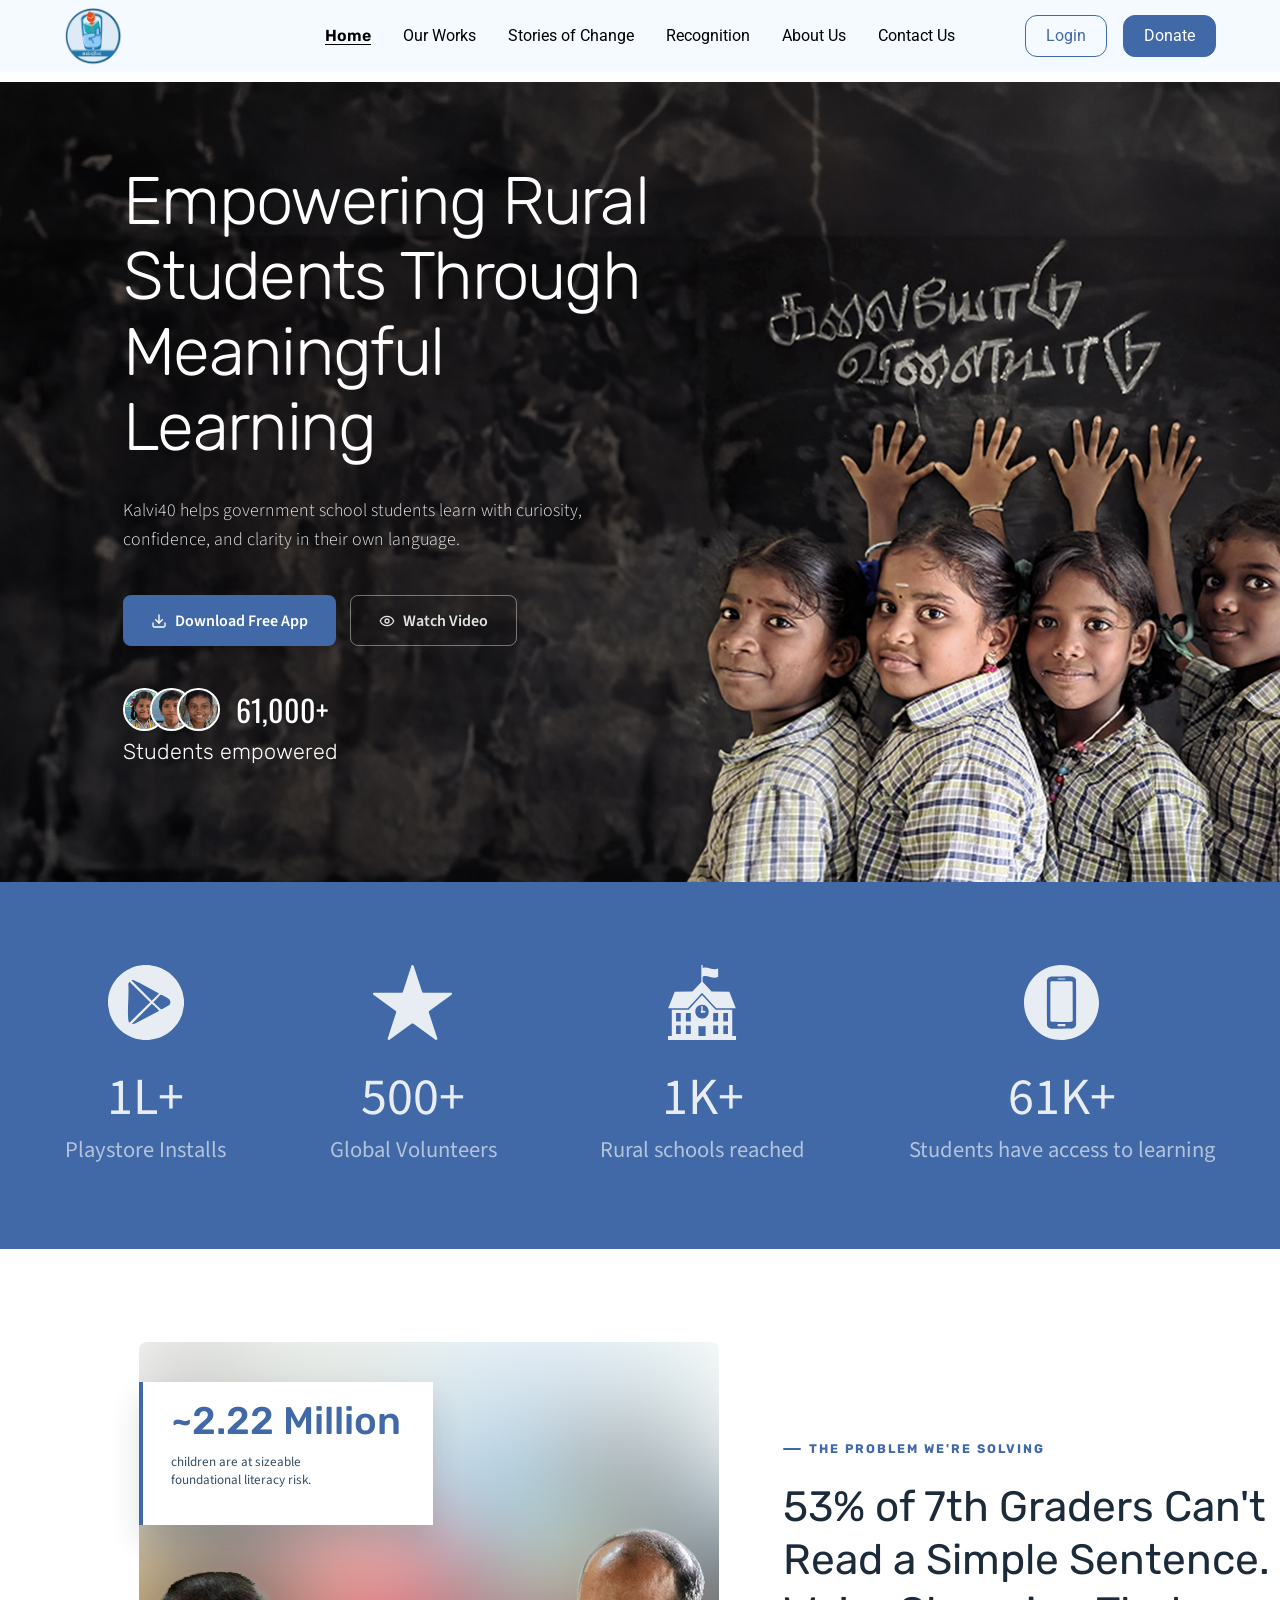
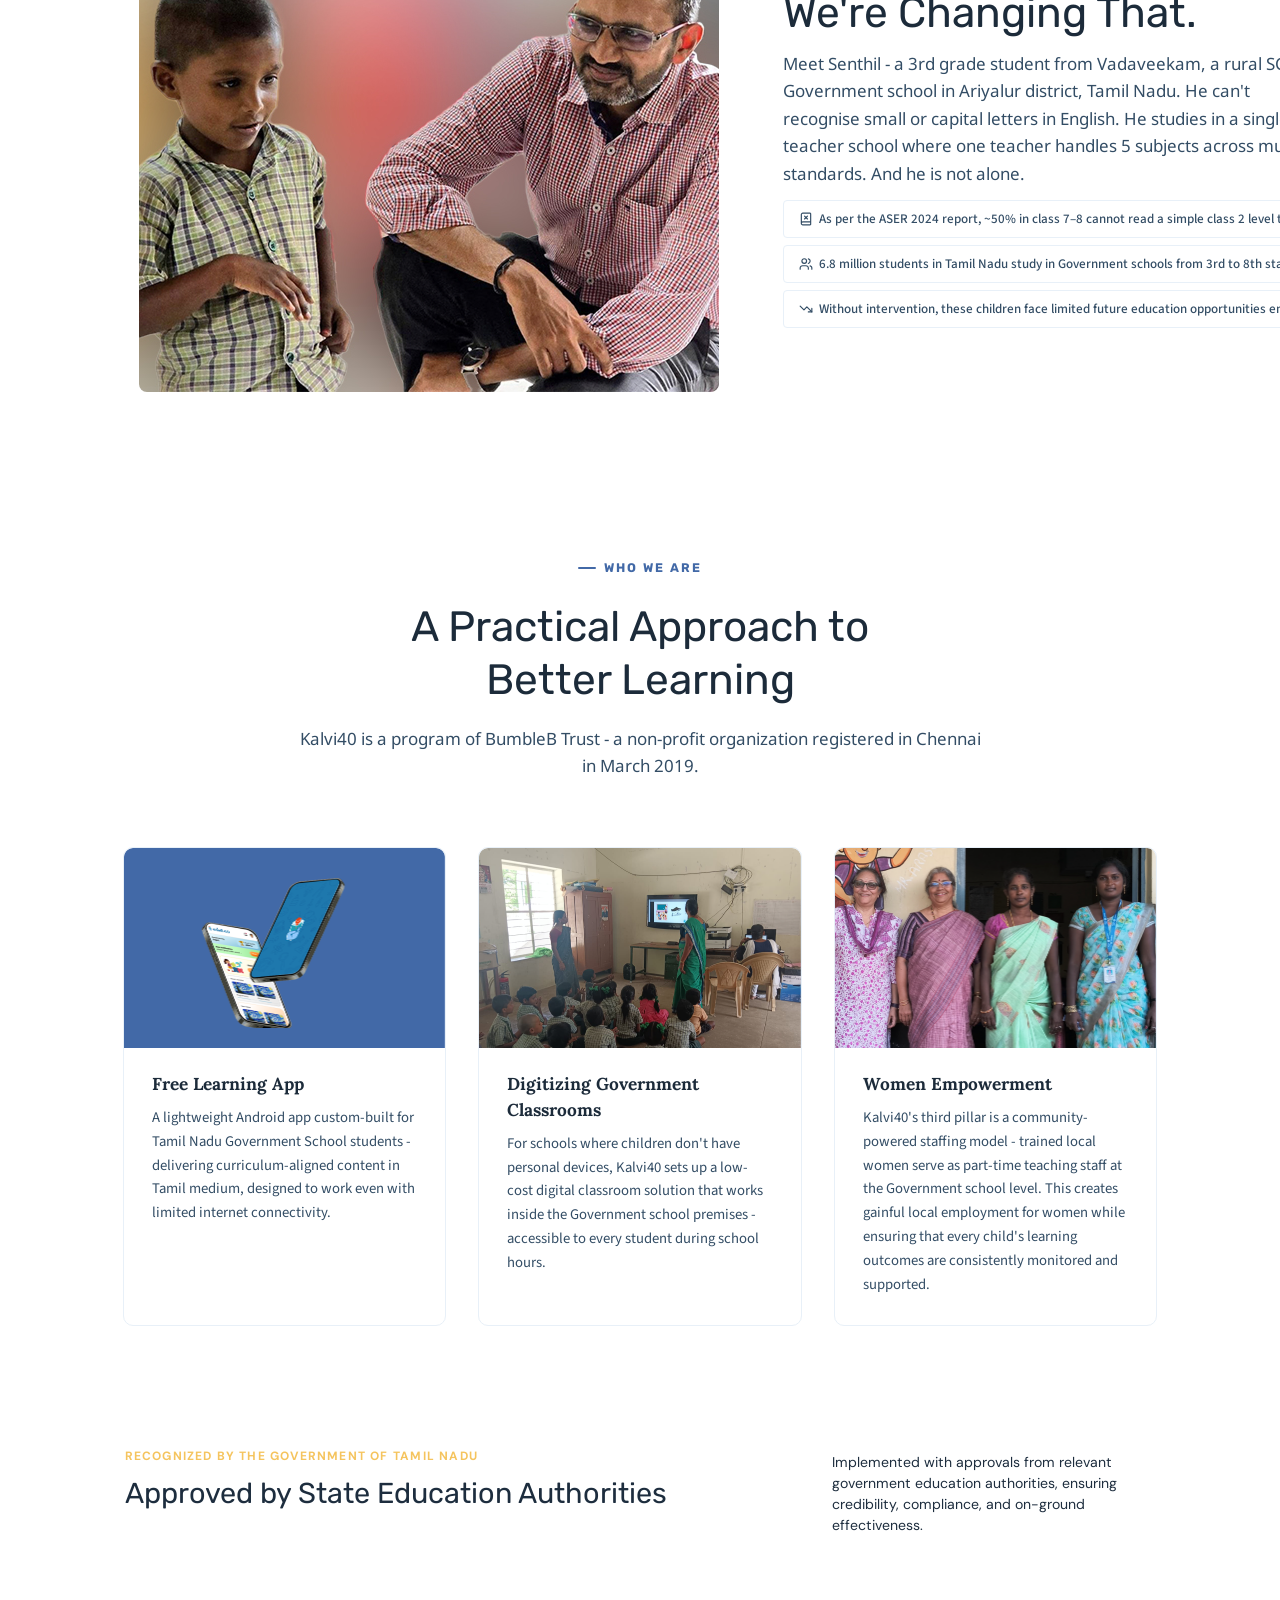
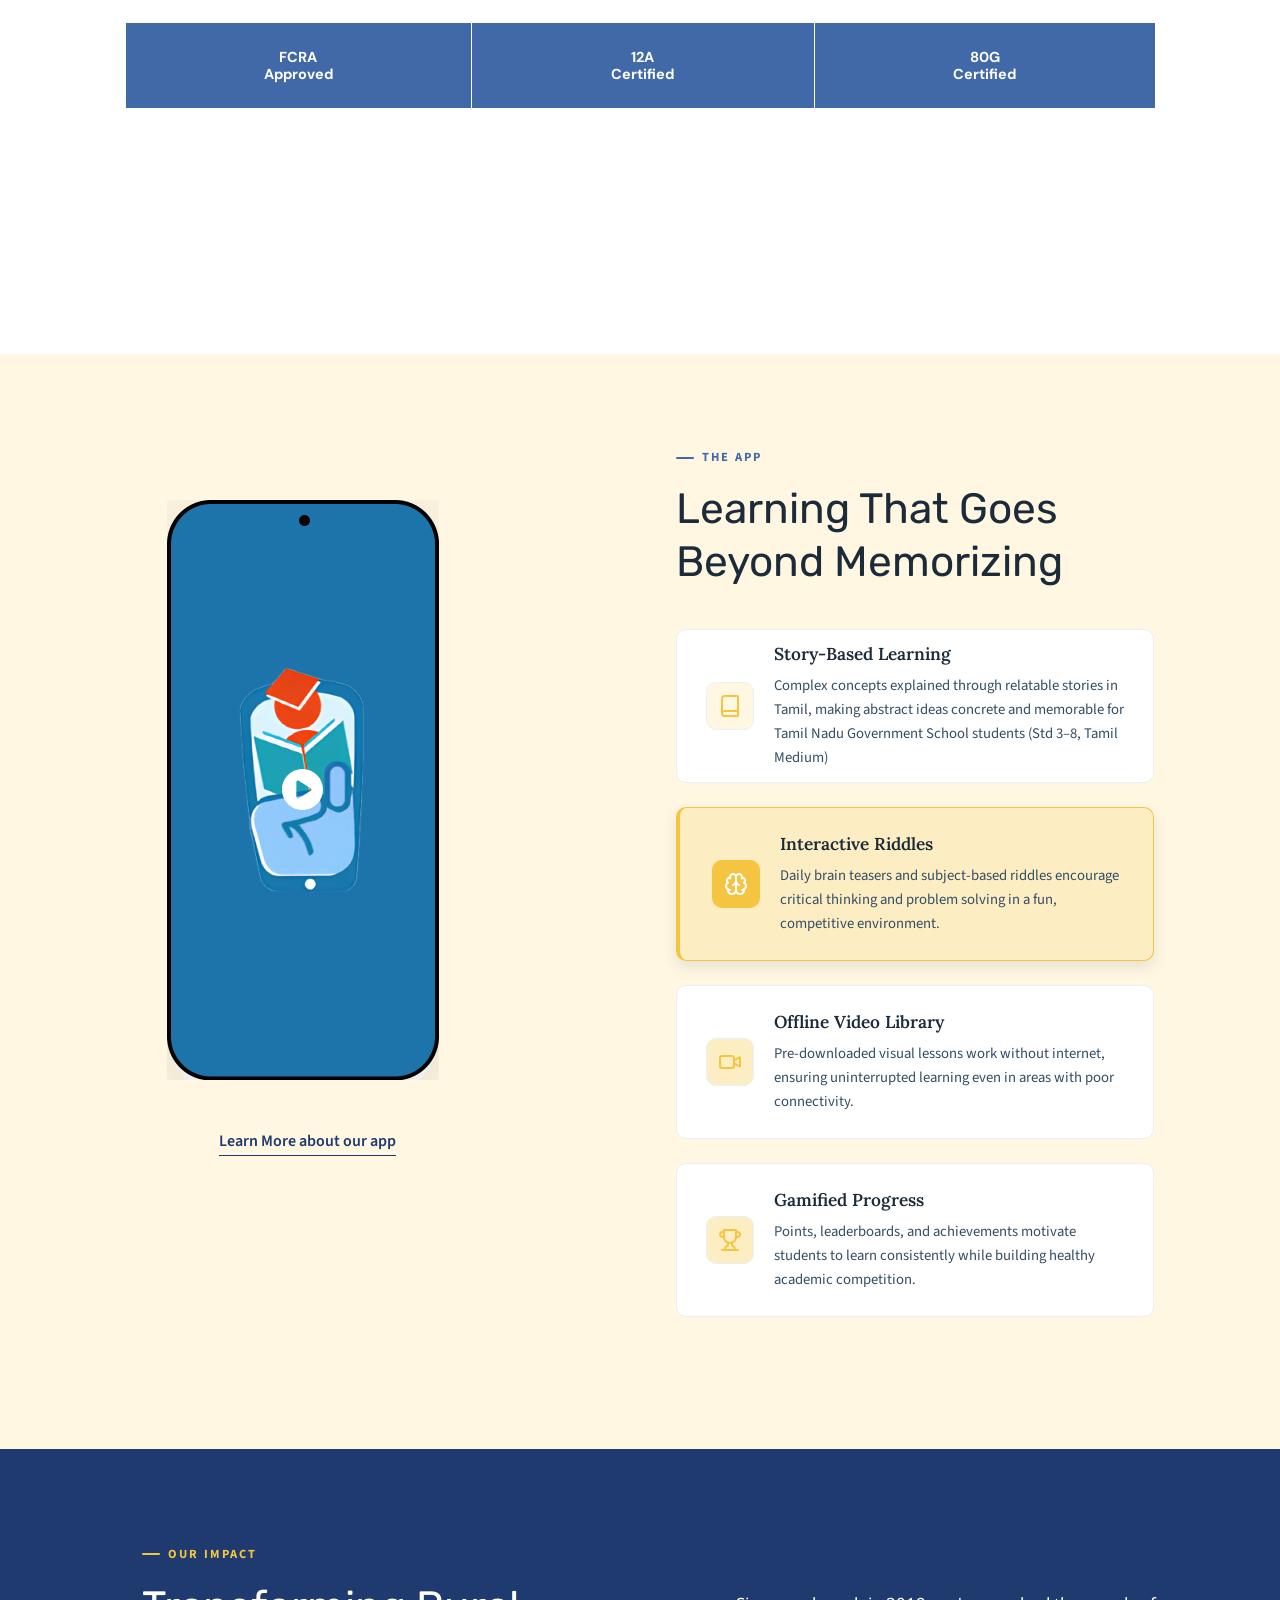
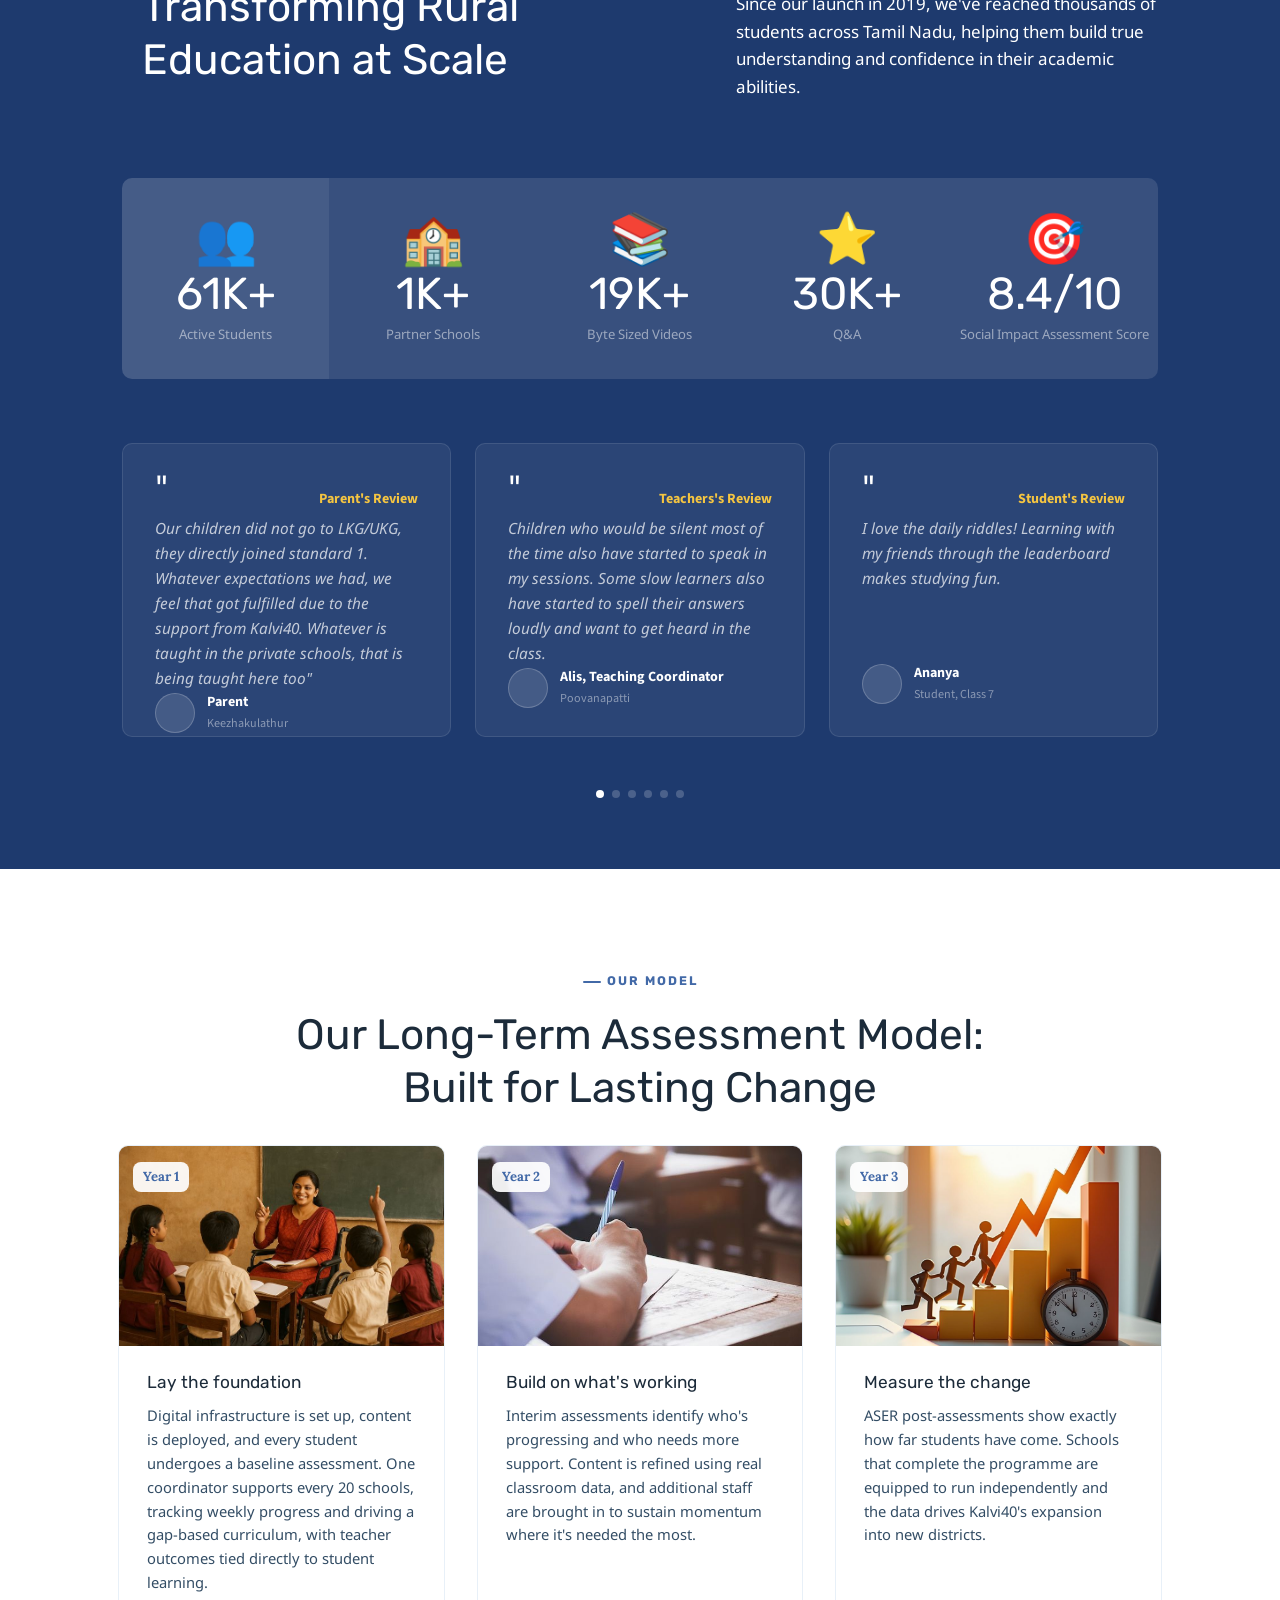
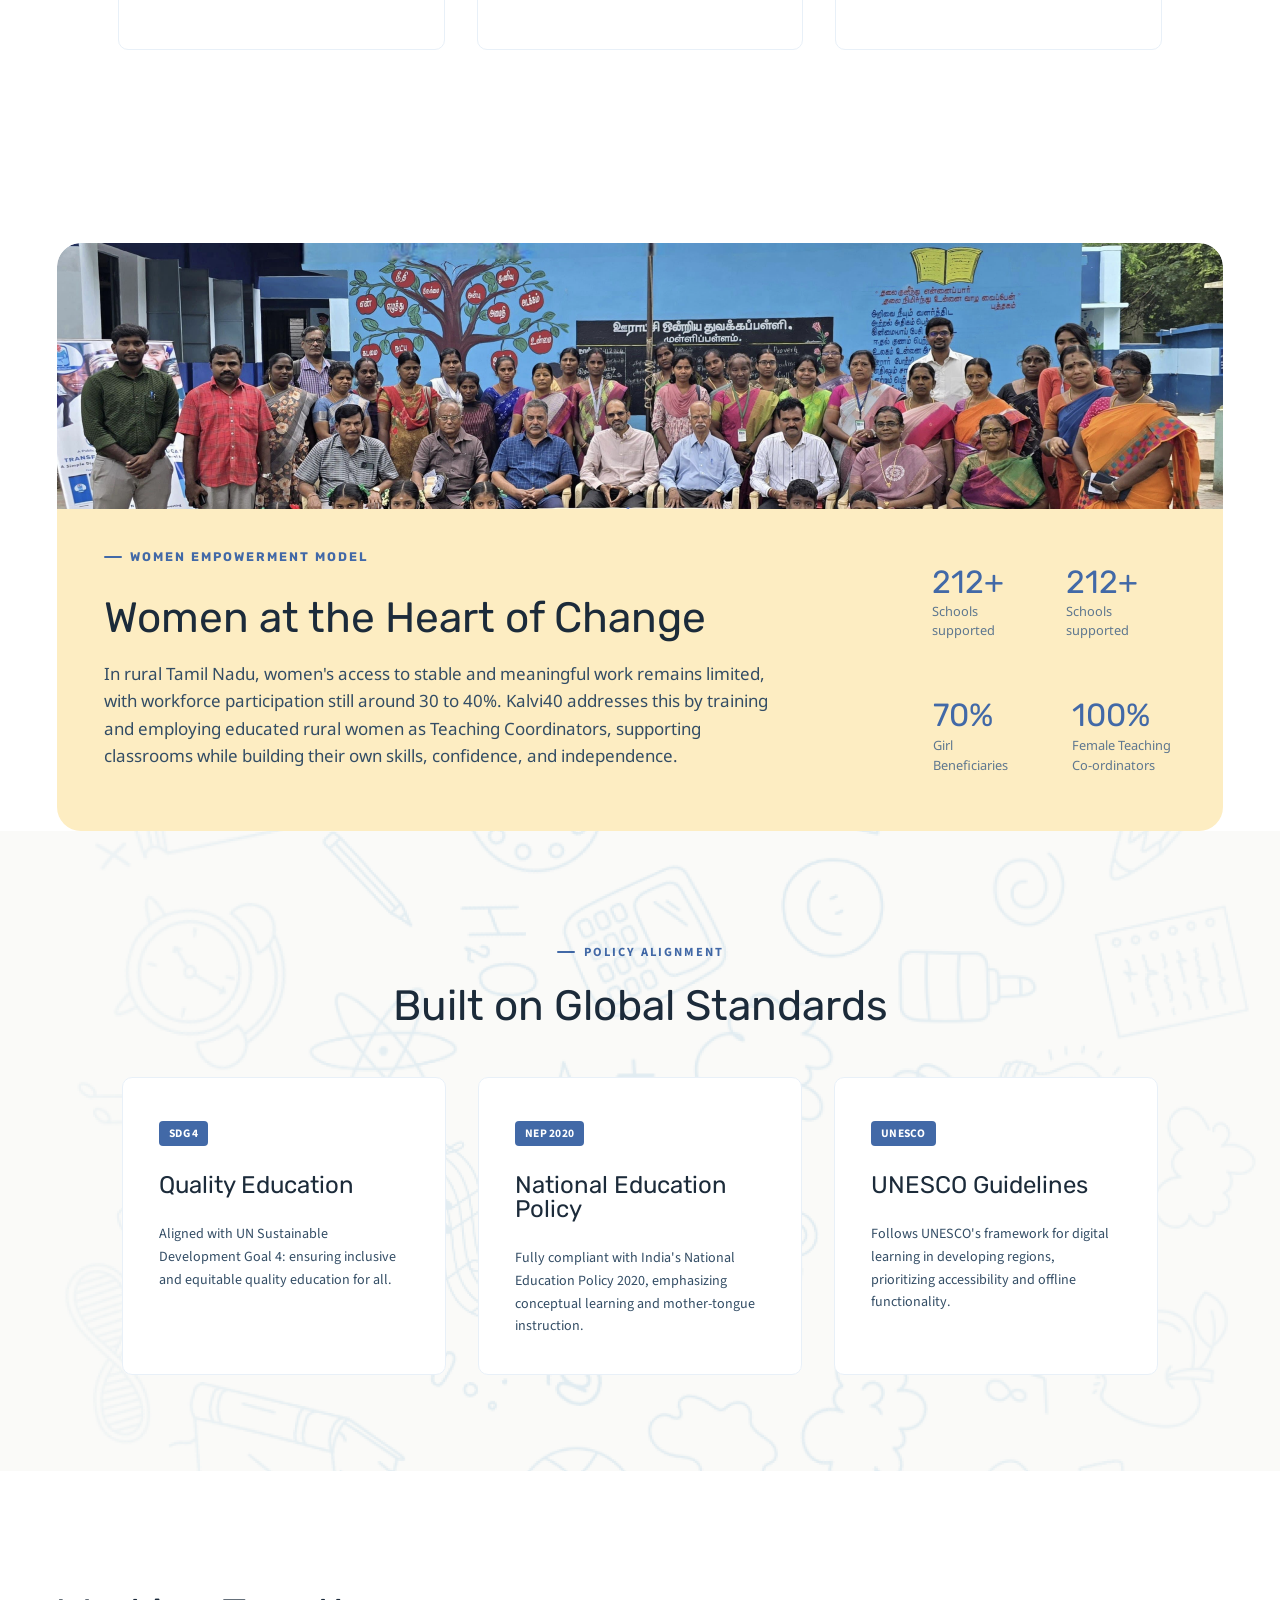
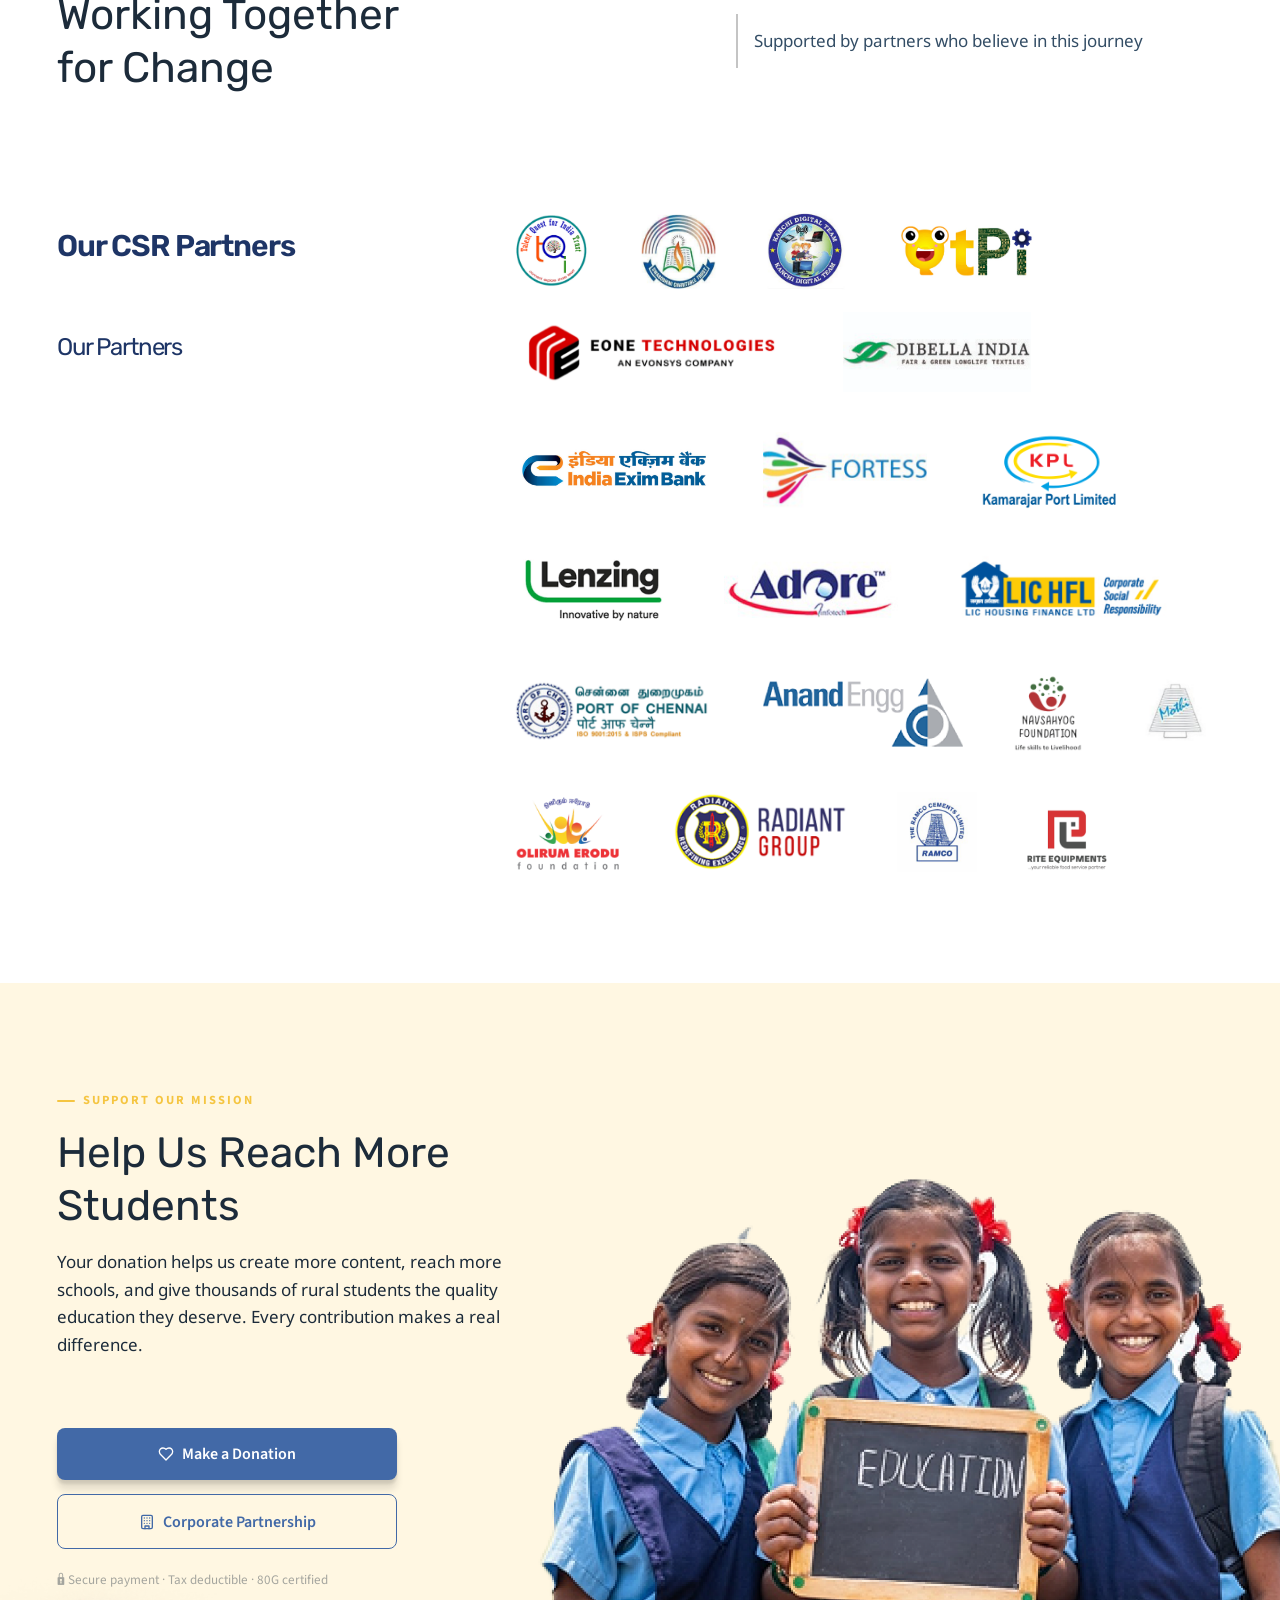
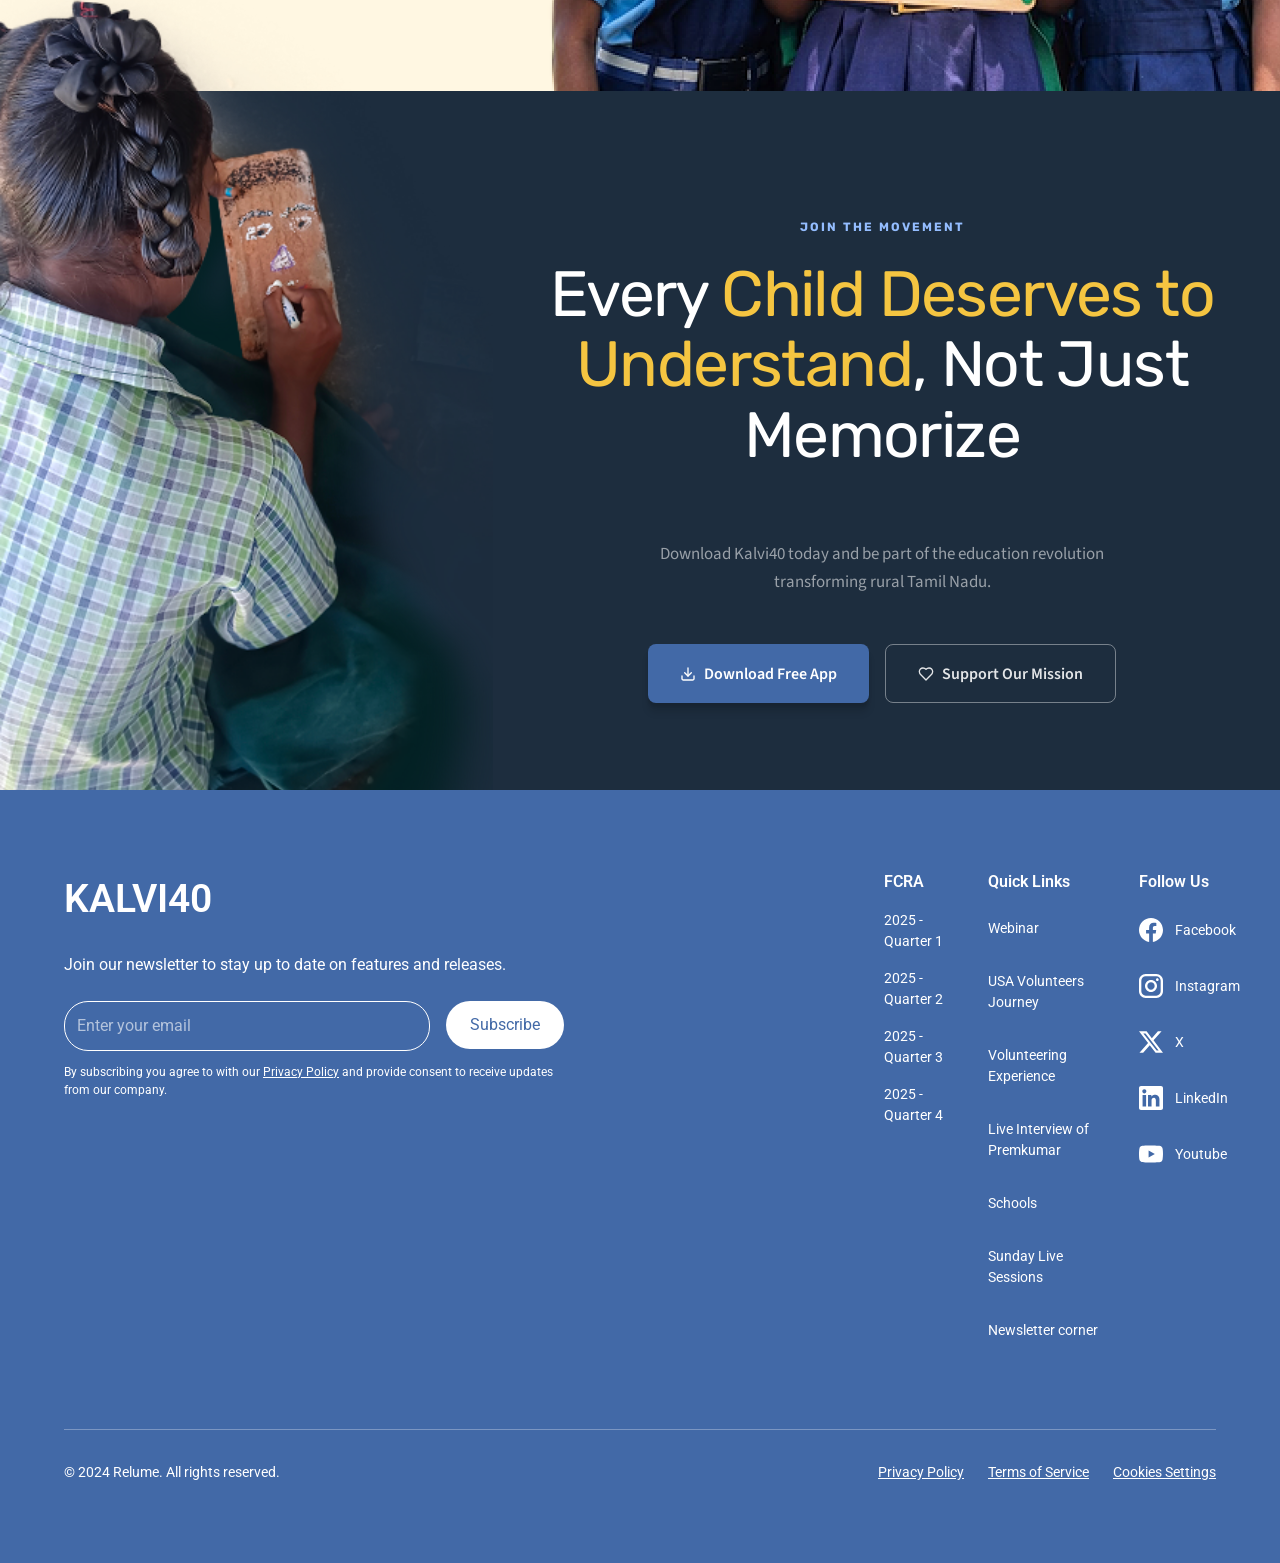
==== index.html @ 446ed5bb "Complete desktop implementation: all 15 sections pixel-perfect from Figma Sections: Navbar, Hero, St" ====
<!DOCTYPE html>
<html lang="en">
<head>
  <meta charset="UTF-8">
  <meta name="viewport" content="width=device-width, initial-scale=1.0">
  <title>Kalvi40</title>
  <link rel="stylesheet" href="styles.css">
</head>
<body>

  <!-- Section 1: Navbar -->
  <nav class="navbar" id="navbar">
    <div class="navbar__header">
      <div class="navbar__container">
        <div class="navbar__content">
          <a href="#" class="navbar__logo">
            <img src="assets/logo.png" alt="Kalvi40" width="59" height="59">
          </a>
          <div class="navbar__links">
            <a href="#" class="navbar__link navbar__link--active">Home</a>
            <a href="#" class="navbar__link">Our Works</a>
            <a href="#" class="navbar__link">Stories of Change</a>
            <a href="#" class="navbar__link">Recognition</a>
            <a href="#" class="navbar__link">About Us</a>
            <a href="#" class="navbar__link">Contact Us</a>
          </div>
        </div>
        <div class="navbar__actions">
          <a href="#" class="navbar__btn navbar__btn--outline">Login</a>
          <a href="#" class="navbar__btn navbar__btn--filled">Donate</a>
        </div>
      </div>
    </div>
  </nav>

  <!-- Section 2: Hero -->
  <section class="hero" id="hero">
    <div class="hero__content">
      <h1 class="hero__headline">Empowering Rural Students Through Meaningful Learning</h1>
      <p class="hero__subtext">Kalvi40 helps government school students learn with curiosity, confidence, and clarity in their own language.</p>
      <div class="hero__ctas">
        <a href="#" class="hero__btn hero__btn--primary">
          <img src="assets/icon-download.svg" alt="" width="16" height="16">
          <span>Download Free App</span>
        </a>
        <a href="#" class="hero__btn hero__btn--outline">
          <img src="assets/icon-play.svg" alt="" width="16" height="16">
          <span>Watch Video</span>
        </a>
      </div>
      <div class="hero__students">
        <div class="hero__students-row">
          <div class="hero__avatars">
            <img src="assets/avatar-1.png" alt="" class="hero__avatar">
            <img src="assets/avatar-2.png" alt="" class="hero__avatar">
            <img src="assets/avatar-3.png" alt="" class="hero__avatar">
          </div>
          <span class="hero__students-count">61,000+</span>
        </div>
        <p class="hero__students-label">Students empowered</p>
      </div>
    </div>
  </section>

  <!-- Section 3: Stats Band -->
  <section class="stats" id="stats">
    <div class="stats__container">
      <div class="stats__item">
        <img src="assets/stat-icon-playstore.svg" alt="" class="stats__icon" width="76" height="75">
        <div class="stats__text">
          <span class="stats__number">1L+</span>
          <span class="stats__label">Playstore Installs</span>
        </div>
      </div>
      <div class="stats__item">
        <img src="assets/stat-icon-star.svg" alt="" class="stats__icon" width="75" height="75">
        <div class="stats__text">
          <span class="stats__number">500+</span>
          <span class="stats__label">Global Volunteers</span>
        </div>
      </div>
      <div class="stats__item">
        <img src="assets/stat-icon-school.svg" alt="" class="stats__icon" width="68" height="75">
        <div class="stats__text">
          <span class="stats__number">1K+</span>
          <span class="stats__label">Rural schools reached</span>
        </div>
      </div>
      <div class="stats__item">
        <img src="assets/stat-icon-phone.svg" alt="" class="stats__icon" width="75" height="75">
        <div class="stats__text">
          <span class="stats__number">61K+</span>
          <span class="stats__label">Students have access to learning</span>
        </div>
      </div>
    </div>
  </section>

  <!-- Section 4: The Problem We're Solving -->
  <section class="problem" id="problem" aria-label="The Problem We're Solving">
    <div class="problem__container">
      <div class="problem__left">
        <img src="assets/problem-senthil.png" alt="Students in rural Tamil Nadu" class="problem__image">
        <div class="problem__callout">
          <span class="problem__callout-number">~2.22 Million </span>
          <span class="problem__callout-text">children are at sizeable foundational literacy risk.</span>
        </div>
      </div>
      <div class="problem__right">
        <div class="problem__label">
          <span class="problem__label-dash"></span>
          <span class="problem__label-text">The Problem We're Solving</span>
        </div>
        <h2 class="problem__headline">53% of 7th Graders Can't Read a Simple Sentence. We're Changing That.</h2>
        <p class="problem__body">Meet Senthil - a 3rd grade student from Vadaveekam, a rural SC/ST Government school in Ariyalur district, Tamil Nadu. He can't recognise small or capital letters in English. He studies in a single-teacher school where one teacher handles 5 subjects across multiple standards. And he is not alone.</p>
        <div class="problem__chips">
          <div class="problem__chip problem__chip--1">
            <img src="assets/problem-chip-icon-1.svg" alt="" class="problem__chip-icon" width="14" height="14">
            <span class="problem__chip-text">As per the ASER 2024 report, ~50% in  class 7–8 cannot read a simple class 2 level text.</span>
          </div>
          <div class="problem__chip problem__chip--2">
            <img src="assets/problem-chip-icon-2.svg" alt="" class="problem__chip-icon" width="14" height="14">
            <span class="problem__chip-text">6.8 million students in Tamil Nadu study in Government schools from 3rd to 8th standard.</span>
          </div>
          <div class="problem__chip problem__chip--3">
            <img src="assets/problem-chip-icon-3.svg" alt="" class="problem__chip-icon" width="14" height="14">
            <span class="problem__chip-text">Without intervention, these children face limited future education opportunities  employability.</span>
          </div>
        </div>
      </div>
    </div>
  </section>

  <!-- Section 5: Who We Are -->
  <section class="whoweare" id="whoweare" aria-label="Who We Are">
    <div class="whoweare__header">
      <div class="whoweare__label">
        <span class="whoweare__label-dash"></span>
        <span class="whoweare__label-text">Who We Are</span>
      </div>
      <h2 class="whoweare__title">A Practical Approach to Better Learning</h2>
      <p class="whoweare__subtitle">Kalvi40 is a program of BumbleB Trust - a non-profit organization registered in Chennai in March 2019.</p>
    </div>
    <div class="whoweare__cards">
      <div class="whoweare__card">
        <div class="whoweare__card-image">
          <img src="assets/whoweare-card1-img.png" alt="Free Learning App" class="whoweare__card-img">
        </div>
        <div class="whoweare__card-content">
          <h3 class="whoweare__card-title">Free Learning App</h3>
          <p class="whoweare__card-body">A lightweight Android app custom-built for Tamil Nadu Government School students - delivering curriculum-aligned content in Tamil medium, designed to work even with limited internet connectivity.</p>
        </div>
      </div>
      <div class="whoweare__card">
        <div class="whoweare__card-image">
          <img src="assets/whoweare-card2-img.png" alt="Digitizing Government Classrooms" class="whoweare__card-img">
        </div>
        <div class="whoweare__card-content">
          <h3 class="whoweare__card-title">Digitizing Government Classrooms</h3>
          <p class="whoweare__card-body">For schools where children don't have personal devices, Kalvi40 sets up a low-cost digital classroom solution that works inside the Government school premises - accessible to every student during school hours.</p>
        </div>
      </div>
      <div class="whoweare__card">
        <div class="whoweare__card-image">
          <img src="assets/whoweare-card3-img.png" alt="Women Empowerment" class="whoweare__card-img">
        </div>
        <div class="whoweare__card-content">
          <h3 class="whoweare__card-title">Women Empowerment</h3>
          <p class="whoweare__card-body">Kalvi40's third pillar is a community-powered staffing model - trained local women serve as part-time teaching staff at the Government school level. This creates gainful local employment for women while ensuring that every child's learning outcomes are consistently monitored and supported.</p>
        </div>
      </div>
    </div>
  </section>

  <!-- Section 6: Recognition -->
  <section class="recognition" id="recognition">
    <div class="recognition__container">
      <div class="recognition__text-row">
        <div class="recognition__left">
          <span class="recognition__eyebrow">Recognized by the government of tamil nadu</span>
          <h2 class="recognition__heading">Approved by State Education Authorities</h2>
        </div>
        <p class="recognition__description">Implemented with approvals from relevant government education authorities, ensuring credibility, compliance, and on-ground effectiveness.</p>
      </div>
      <div class="recognition__certs">
        <div class="recognition__cert">FCRA<br>Approved</div>
        <div class="recognition__cert">12A<br>Certified</div>
        <div class="recognition__cert">80G<br>Certified</div>
      </div>
    </div>
  </section>

  <!-- Section 7: The App -->
  <section class="theapp" id="theapp" aria-label="The App">
    <div class="theapp__container">
      <div class="theapp__left">
        <div class="theapp__phone">
          <img src="assets/app-phone.png" alt="Kalvi40 App" class="theapp__phone-img">
          <a href="#" class="theapp__play">
            <img src="assets/app-arrow.svg" alt="Play" width="41" height="41">
          </a>
        </div>
        <a href="#" class="theapp__learn-more">Learn More about our app</a>
      </div>
      <div class="theapp__right">
      <div class="theapp__label">
        <span class="theapp__label-dash"></span>
        <span class="theapp__label-text">The App</span>
      </div>
      <h2 class="theapp__heading">Learning That Goes Beyond Memorizing</h2>
      <div class="theapp__cards">
        <div class="theapp__card">
          <div class="theapp__card-icon theapp__card-icon--cream">
            <img src="assets/app-icon-story.svg" alt="" width="24" height="24">
          </div>
          <div class="theapp__card-text">
            <h3 class="theapp__card-title">Story-Based Learning</h3>
            <p class="theapp__card-body">Complex concepts explained through relatable stories in Tamil, making abstract ideas concrete and memorable for Tamil Nadu Government School students (Std 3–8, Tamil Medium)</p>
          </div>
        </div>
        <div class="theapp__card theapp__card--active">
          <div class="theapp__card-icon theapp__card-icon--yellow">
            <img src="assets/app-icon-riddle.svg" alt="" width="24" height="24">
          </div>
          <div class="theapp__card-text">
            <h3 class="theapp__card-title">Interactive Riddles</h3>
            <p class="theapp__card-body">Daily brain teasers and subject-based riddles encourage critical thinking and problem solving in a fun, competitive environment.</p>
          </div>
        </div>
        <div class="theapp__card">
          <div class="theapp__card-icon theapp__card-icon--cream2">
            <img src="assets/app-icon-video.svg" alt="" width="24" height="24">
          </div>
          <div class="theapp__card-text">
            <h3 class="theapp__card-title">Offline Video Library</h3>
            <p class="theapp__card-body">Pre-downloaded visual lessons work without internet, ensuring uninterrupted learning even in areas with poor connectivity.</p>
          </div>
        </div>
        <div class="theapp__card">
          <div class="theapp__card-icon theapp__card-icon--cream2">
            <img src="assets/app-icon-gamified.svg" alt="" width="24" height="24">
          </div>
          <div class="theapp__card-text">
            <h3 class="theapp__card-title">Gamified Progress</h3>
            <p class="theapp__card-body">Points, leaderboards, and achievements motivate students to learn consistently while building healthy academic competition.</p>
          </div>
        </div>
      </div>
    </div>
    </div>
  </section>

  <!-- Section 8: Our Impact -->
  <section class="impact" id="impact" aria-label="Our Impact">
    <div class="impact__header">
      <div class="impact__header-left">
        <div class="impact__label">
          <span class="impact__label-dash"></span>
          <span class="impact__label-text">Our Impact</span>
        </div>
        <h2 class="impact__heading">Transforming Rural Education at Scale</h2>
      </div>
      <div class="impact__header-right">
        <p class="impact__body">Since our launch in 2019, we've reached thousands of students across Tamil Nadu, helping them build true understanding and confidence in their academic abilities.</p>
      </div>
    </div>
    <div class="impact__stats">
      <div class="impact__stat impact__stat--highlight">
        <span class="impact__stat-emoji">👥</span>
        <span class="impact__stat-number">61K+</span>
        <span class="impact__stat-label">Active Students</span>
      </div>
      <div class="impact__stat">
        <span class="impact__stat-emoji">🏫</span>
        <span class="impact__stat-number">1K+</span>
        <span class="impact__stat-label">Partner Schools</span>
      </div>
      <div class="impact__stat">
        <span class="impact__stat-emoji">📚</span>
        <span class="impact__stat-number">19K+</span>
        <span class="impact__stat-label">Byte Sized Videos</span>
      </div>
      <div class="impact__stat">
        <span class="impact__stat-emoji">⭐</span>
        <span class="impact__stat-number">30K+</span>
        <span class="impact__stat-label">Q&amp;A</span>
      </div>
      <div class="impact__stat">
        <span class="impact__stat-emoji">🎯</span>
        <span class="impact__stat-number">8.4/10</span>
        <span class="impact__stat-label">Social Impact Assessment Score</span>
      </div>
    </div>
    <div class="impact__testimonials">
      <div class="impact__testimonial">
        <div class="impact__testimonial-header">
          <span class="impact__testimonial-quote">"</span>
          <span class="impact__testimonial-category">Parent's Review</span>
        </div>
        <p class="impact__testimonial-text">Our children did not go to LKG/UKG, they directly joined standard 1. Whatever expectations we had, we feel that got fulfilled due to the support from Kalvi40. Whatever is taught in the private schools, that is being taught here too"</p>
        <div class="impact__testimonial-author">
          <div class="impact__testimonial-avatar"></div>
          <div class="impact__testimonial-info">
            <span class="impact__testimonial-name">Parent</span>
            <span class="impact__testimonial-location">Keezhakulathur</span>
          </div>
        </div>
      </div>
      <div class="impact__testimonial">
        <div class="impact__testimonial-header">
          <span class="impact__testimonial-quote">"</span>
          <span class="impact__testimonial-category">Teachers's Review</span>
        </div>
        <p class="impact__testimonial-text">Children who would be silent most of the time also have started to speak in my sessions. Some slow learners also have started to spell their answers loudly and want to get heard in the class.</p>
        <div class="impact__testimonial-author">
          <div class="impact__testimonial-avatar"></div>
          <div class="impact__testimonial-info">
            <span class="impact__testimonial-name">Alis, Teaching Coordinator</span>
            <span class="impact__testimonial-location">Poovanapatti</span>
          </div>
        </div>
      </div>
      <div class="impact__testimonial">
        <div class="impact__testimonial-header">
          <span class="impact__testimonial-quote">"</span>
          <span class="impact__testimonial-category">Student's Review</span>
        </div>
        <p class="impact__testimonial-text">I love the daily riddles! Learning with my friends through the leaderboard makes studying fun.</p>
        <div class="impact__testimonial-author">
          <div class="impact__testimonial-avatar"></div>
          <div class="impact__testimonial-info">
            <span class="impact__testimonial-name">Ananya</span>
            <span class="impact__testimonial-location">Student, Class 7</span>
          </div>
        </div>
      </div>
    </div>
    <div class="impact__dots">
      <img src="assets/impact-slider-dots.svg" alt="" width="88" height="8">
    </div>
  </section>

  <!-- Section 9: Our Model -->
  <section class="ourmodel" id="ourmodel" aria-label="Our Model">
    <div class="ourmodel__header">
      <div class="ourmodel__label">
        <span class="ourmodel__label-dash"></span>
        <span class="ourmodel__label-text">Our Model</span>
      </div>
      <h2 class="ourmodel__heading">Our Long-Term Assessment Model: Built for Lasting Change</h2>
    </div>
    <div class="ourmodel__cards">
      <div class="ourmodel__card">
        <div class="ourmodel__card-image">
          <img src="assets/model-year1.png" alt="Year 1" class="ourmodel__card-img">
          <span class="ourmodel__badge">Year 1</span>
        </div>
        <div class="ourmodel__card-content">
          <h3 class="ourmodel__card-title">Lay the foundation</h3>
          <p class="ourmodel__card-body">Digital infrastructure is set up, content is deployed, and every student undergoes a baseline assessment. One coordinator supports every 20 schools, tracking weekly progress and driving a gap-based curriculum, with teacher outcomes tied directly to student learning.</p>
        </div>
      </div>
      <div class="ourmodel__card">
        <div class="ourmodel__card-image">
          <img src="assets/model-year2.png" alt="Year 2" class="ourmodel__card-img">
          <span class="ourmodel__badge">Year 2</span>
        </div>
        <div class="ourmodel__card-content">
          <h3 class="ourmodel__card-title">Build on what's working</h3>
          <p class="ourmodel__card-body">Interim assessments identify who's progressing and who needs more support. Content is refined using real classroom data, and additional staff are brought in to sustain momentum where it's needed the most.</p>
        </div>
      </div>
      <div class="ourmodel__card">
        <div class="ourmodel__card-image">
          <img src="assets/model-year3.png" alt="Year 3" class="ourmodel__card-img">
          <span class="ourmodel__badge">Year 3</span>
        </div>
        <div class="ourmodel__card-content">
          <h3 class="ourmodel__card-title">Measure the change</h3>
          <p class="ourmodel__card-body">ASER post-assessments show exactly how far students have come. Schools that complete the programme are equipped to run independently and the data drives Kalvi40's expansion into new districts.</p>
        </div>
      </div>
    </div>
  </section>

  <!-- Section 10: Women Empowerment -->
  <section class="women" id="women" aria-label="Women Empowerment Model">
    <div class="women__container">
      <div class="women__banner">
        <img src="assets/women-banner.png" alt="Women empowerment in rural schools" class="women__banner-img">
      </div>
      <div class="women__panel">
        <div class="women__left">
          <div class="women__label">
            <span class="women__label-dash"></span>
            <span class="women__label-text">Women Empowerment Model</span>
          </div>
          <h2 class="women__heading">Women at the Heart of Change</h2>
          <p class="women__body">In rural Tamil Nadu, women's access to stable and meaningful work remains limited, with workforce participation still around 30 to 40%. Kalvi40 addresses this by training and employing educated rural women as Teaching Coordinators, supporting classrooms while building their own skills, confidence, and independence.</p>
        </div>
        <div class="women__stats">
          <div class="women__stats-row">
            <div class="women__stat">
              <span class="women__stat-number">212+</span>
              <span class="women__stat-label">Schools supported</span>
            </div>
            <div class="women__stat">
              <span class="women__stat-number">212+</span>
              <span class="women__stat-label">Schools supported</span>
            </div>
          </div>
          <div class="women__stats-row">
            <div class="women__stat">
              <span class="women__stat-number">70%</span>
              <span class="women__stat-label">Girl Beneficiaries</span>
            </div>
            <div class="women__stat">
              <span class="women__stat-number">100%</span>
              <span class="women__stat-label">Female Teaching<br>Co-ordinators</span>
            </div>
          </div>
        </div>
      </div>
    </div>
  </section>

  <!-- Section 11: Policy Alignment -->
  <section class="alignment" id="alignment" aria-label="Policy Alignment">
    <div class="alignment__bg"></div>
    <div class="alignment__header">
      <div class="alignment__label">
        <span class="alignment__label-dash"></span>
        <span class="alignment__label-text">Policy Alignment</span>
      </div>
      <h2 class="alignment__heading">Built on Global Standards</h2>
    </div>
    <div class="alignment__cards">
      <div class="alignment__card">
        <span class="alignment__badge">SDG 4</span>
        <h3 class="alignment__card-title">Quality Education</h3>
        <p class="alignment__card-body">Aligned with UN Sustainable Development Goal 4: ensuring inclusive and equitable quality education for all.</p>
      </div>
      <div class="alignment__card">
        <span class="alignment__badge">NEP 2020</span>
        <h3 class="alignment__card-title">National Education Policy</h3>
        <p class="alignment__card-body">Fully compliant with India's National Education Policy 2020, emphasizing conceptual learning and mother-tongue instruction.</p>
      </div>
      <div class="alignment__card">
        <span class="alignment__badge">UNESCO</span>
        <h3 class="alignment__card-title">UNESCO Guidelines</h3>
        <p class="alignment__card-body">Follows UNESCO's framework for digital learning in developing regions, prioritizing accessibility and offline functionality.</p>
      </div>
    </div>
  </section>

  <!-- Section 12: Partners -->
  <section class="partners" id="partners" aria-label="Partners">
    <div class="partners__container">
      <div class="partners__header">
        <h2 class="partners__heading">Working Together for Change</h2>
        <span class="partners__divider"></span>
        <p class="partners__subtitle">Supported by partners who believe in this journey</p>
      </div>

      <div class="partners__section">
        <div class="partners__section-label">
          <h3 class="partners__section-title">Our CSR Partners</h3>
        </div>
        <div class="partners__logos">
          <img src="assets/partner-csr1.png" alt="CSR Partner 1" class="partners__logo">
          <img src="assets/partner-csr2.png" alt="CSR Partner 2" class="partners__logo">
          <img src="assets/partner-csr3.png" alt="CSR Partner 3" class="partners__logo">
          <img src="assets/partner-csr4.png" alt="CSR Partner 4" class="partners__logo partners__logo--wide">
        </div>
      </div>

      <div class="partners__section partners__section--second">
        <div class="partners__section-label">
          <h3 class="partners__section-title partners__section-title--sub">Our Partners</h3>
        </div>
        <div class="partners__logos">
          <img src="assets/partner-eone-tech.png" alt="EONE Tech" class="partners__logo partners__logo--wide">
          <img src="assets/partner-dibella.png" alt="Dibella" class="partners__logo partners__logo--wide">
          <img src="assets/partner-exim-bank.png" alt="EXIM Bank" class="partners__logo">
          <img src="assets/partner-fortess.png" alt="Fortess Smartlabs" class="partners__logo">
          <img src="assets/partner-kamarajar.png" alt="Kamarajar Port Limited" class="partners__logo">
          <img src="assets/partner-lenzing.png" alt="Lenzing Fibers" class="partners__logo">
          <img src="assets/partner-adore.png" alt="Adore Infotech" class="partners__logo">
          <img src="assets/partner-lic-hfl.png" alt="LIC HFL" class="partners__logo partners__logo--wide">
          <img src="assets/partner-chennai-port.png" alt="Chennai Port Trust" class="partners__logo">
          <img src="assets/partner-anand.png" alt="Anand Engineering" class="partners__logo">
          <img src="assets/partner-nasahyog.png" alt="Nasahyog Foundation" class="partners__logo">
          <img src="assets/partner-mothi.png" alt="Mothi Spinners" class="partners__logo">
          <img src="assets/partner-olirum.png" alt="Olirum Erodu Foundation" class="partners__logo">
          <img src="assets/partner-radiant.png" alt="Radiant Group" class="partners__logo">
          <img src="assets/partner-ramco.png" alt="Ramco Cements" class="partners__logo">
          <img src="assets/partner-rite.png" alt="Rite Equipments" class="partners__logo">
        </div>
      </div>
    </div>
  </section>

  <!-- Section 13: Donate -->
  <section class="donate" id="donate" aria-label="Support Our Mission">
    <div class="donate__container">
      <div class="donate__label">
        <span class="donate__label-dash"></span>
        <span class="donate__label-text">Support Our Mission</span>
      </div>
      <h2 class="donate__heading">Help Us Reach More Students</h2>
      <p class="donate__body">Your donation helps us create more content, reach more schools, and give thousands of rural students the quality education they deserve. Every contribution makes a real difference.</p>
      <div class="donate__buttons">
        <a href="#" class="donate__btn donate__btn--primary">
          <img src="assets/donate-heart-icon.svg" alt="" class="donate__btn-icon">
          Make a Donation
        </a>
        <a href="#" class="donate__btn donate__btn--outline">
          <img src="assets/donate-corp-icon.svg" alt="" class="donate__btn-icon">
          Corporate Partnership
        </a>
      </div>
      <p class="donate__secure">&#128274; Secure payment · Tax deductible · 80G certified</p>
    </div>
    <div class="donate__image">
      <img src="assets/donate-image.png" alt="Students in rural school">
    </div>
  </section>

  <!-- Section 14: Final CTA -->
  <section class="cta" id="cta" aria-label="Join the Movement">
    <div class="cta__student">
      <img src="assets/cta-student.png" alt="Student writing on slate">
    </div>
    <div class="cta__container">
      <div class="cta__text">
        <p class="cta__eyebrow">Join the Movement</p>
        <h2 class="cta__heading">Every <span>Child Deserves to Understand</span>, Not Just Memorize</h2>
      </div>
      <div class="cta__bottom">
        <p class="cta__subtitle">Download Kalvi40 today and be part of the education revolution transforming rural Tamil Nadu.</p>
        <div class="cta__buttons">
          <a href="#" class="cta__btn cta__btn--primary">
            <img src="assets/cta-download-icon.svg" alt="" class="cta__btn-icon">
            Download Free App
          </a>
          <a href="#" class="cta__btn cta__btn--outline">
            <img src="assets/cta-heart-icon.svg" alt="" class="cta__btn-icon">
            Support Our Mission
          </a>
        </div>
      </div>
    </div>
  </section>

  <!-- Section 15: Footer -->
  <footer class="footer" id="footer">
    <div class="footer__container">
      <div class="footer__content">
        <div class="footer__newsletter">
          <p class="footer__brand">KALVI40</p>
          <p class="footer__newsletter-text">Join our newsletter to stay up to date on features and releases.</p>
          <div class="footer__actions">
            <div class="footer__form">
              <input type="email" class="footer__input" placeholder="Enter your email">
              <button class="footer__subscribe">Subscribe</button>
            </div>
            <p class="footer__privacy">By subscribing you agree to with our <a href="#">Privacy Policy</a> and provide consent to receive updates from our company.</p>
          </div>
        </div>
        <div class="footer__links">
          <div class="footer__column">
            <h4 class="footer__column-title">FCRA</h4>
            <a href="#" class="footer__link footer__link--no-pad">2025 - Quarter 1</a>
            <a href="#" class="footer__link footer__link--no-pad">2025 - Quarter 2</a>
            <a href="#" class="footer__link footer__link--no-pad">2025 - Quarter 3</a>
            <a href="#" class="footer__link footer__link--no-pad">2025 - Quarter 4</a>
          </div>
          <div class="footer__column">
            <h4 class="footer__column-title">Quick Links</h4>
            <a href="#" class="footer__link">Webinar</a>
            <a href="#" class="footer__link">USA Volunteers Journey</a>
            <a href="#" class="footer__link">Volunteering Experience</a>
            <a href="#" class="footer__link">Live Interview of Premkumar</a>
            <a href="#" class="footer__link">Schools</a>
            <a href="#" class="footer__link">Sunday Live Sessions</a>
            <a href="#" class="footer__link">Newsletter corner</a>
          </div>
          <div class="footer__column footer__column--grow">
            <h4 class="footer__column-title">Follow Us</h4>
            <a href="#" class="footer__social-link">
              <img src="assets/social-facebook.svg" alt="" class="footer__social-icon">
              Facebook
            </a>
            <a href="#" class="footer__social-link">
              <img src="assets/social-instagram.svg" alt="" class="footer__social-icon">
              Instagram
            </a>
            <a href="#" class="footer__social-link">
              <img src="assets/social-x.svg" alt="" class="footer__social-icon">
              X
            </a>
            <a href="#" class="footer__social-link">
              <img src="assets/social-linkedin.svg" alt="" class="footer__social-icon">
              LinkedIn
            </a>
            <a href="#" class="footer__social-link">
              <img src="assets/social-youtube.svg" alt="" class="footer__social-icon">
              Youtube
            </a>
          </div>
        </div>
      </div>
      <div class="footer__credits">
        <div class="footer__divider"></div>
        <div class="footer__bottom">
          <p>&copy; 2024 Relume. All rights reserved.</p>
          <div class="footer__bottom-links">
            <a href="#">Privacy Policy</a>
            <a href="#">Terms of Service</a>
            <a href="#">Cookies Settings</a>
          </div>
        </div>
      </div>
    </div>
  </footer>

</body>
</html>
---- styles.css ----
@import url('https://fonts.googleapis.com/css2?family=DM+Sans:ital,opsz,wght@0,9..40,400;0,9..40,500;0,9..40,600;0,9..40,700;1,9..40,400&family=Lora:ital,wght@0,400;0,500;0,600;0,700;1,700&family=Noto+Sans:wght@300;400;500;600;700&family=Oswald:wght@400;500;600;700&family=Roboto:wght@300;400;500;700&family=Rubik:wght@300;400;500;600;700&family=Source+Sans+3:wght@300;400;500;600;700&display=swap');

@import url('tokens.css');

*, *::before, *::after {
  margin: 0;
  padding: 0;
  box-sizing: border-box;
}

body {
  font-family: var(--font-roboto);
  font-weight: var(--font-weight-regular);
  line-height: var(--line-height-default);
  color: var(--color-text);
  background: var(--color-white);
  -webkit-font-smoothing: antialiased;
  -moz-osx-font-smoothing: grayscale;
  overflow-x: hidden;
}

img {
  display: block;
  max-width: 100%;
}

a {
  text-decoration: none;
  color: inherit;
}

/* ============================================
   Section 1: Navbar
   ============================================ */
.navbar {
  background: var(--color-ice);
  width: 100%;
}

.navbar__header {
  height: 72px;
  display: flex;
  align-items: center;
  justify-content: center;
  overflow: hidden;
  padding: 0 var(--padding-global);
}

.navbar__container {
  display: flex;
  align-items: center;
  justify-content: space-between;
  flex: 1 0 0;
  min-width: 0;
}

.navbar__content {
  display: flex;
  align-items: center;
  gap: 202px;
}

.navbar__logo img {
  width: 59px;
  height: 59px;
}

.navbar__links {
  display: flex;
  align-items: center;
  gap: 32px;
  overflow: hidden;
}

.navbar__link {
  font-family: var(--font-roboto);
  font-weight: var(--font-weight-regular);
  font-size: var(--text-size-regular);
  line-height: 1.5;
  color: var(--color-text);
  white-space: nowrap;
}

.navbar__link--active {
  font-family: var(--font-rubik);
  font-weight: var(--font-weight-semibold);
  text-decoration: underline;
  text-underline-offset: 3px;
}

.navbar__actions {
  display: flex;
  align-items: center;
  gap: 16px;
}

.navbar__btn {
  display: flex;
  align-items: center;
  justify-content: center;
  padding: 8px 20px;
  border-radius: 12px;
  font-family: var(--font-roboto);
  font-weight: var(--font-weight-regular);
  font-size: var(--text-size-regular);
  line-height: 1.5;
  white-space: nowrap;
  cursor: pointer;
}

.navbar__btn--outline {
  border: 1px solid var(--color-blue);
  color: var(--color-blue);
  background: transparent;
}

.navbar__btn--filled {
  border: 1px solid var(--color-blue);
  background: var(--color-blue);
  color: var(--color-white);
}

/* ============================================
   Section 2: Hero
   ============================================ */
.hero {
  width: 100%;
  height: 800px;
  background: url('assets/hero-bg.png') center / cover no-repeat;
  margin-top: 10px;
}

.hero__content {
  padding: 82px 0 0 123px;
}

.hero__headline {
  font-family: var(--font-rubik);
  font-weight: var(--font-weight-light);
  font-size: 67.2px;
  line-height: 75.264px;
  letter-spacing: -1.68px;
  color: var(--color-white);
  width: 556px;
}

.hero__subtext {
  margin-top: 31px;
  font-family: var(--font-source-sans);
  font-weight: var(--font-weight-light);
  font-size: 17.92px;
  line-height: 29.12px;
  color: rgba(255, 255, 255, 0.9);
  width: 498px;
}

.hero__ctas {
  margin-top: 41px;
  display: flex;
  align-items: center;
  gap: 14px;
}

.hero__btn {
  display: flex;
  align-items: center;
  gap: 8px;
  height: 51px;
  padding: 0 28px;
  border-radius: 8px;
  font-family: var(--font-source-sans);
  font-weight: var(--font-weight-semibold);
  font-size: 16px;
  line-height: 24px;
  white-space: nowrap;
  cursor: pointer;
}

.hero__btn--primary {
  background: var(--color-blue);
  color: var(--color-white);
  box-shadow: 0px 10px 7.5px rgba(0, 0, 0, 0.1), 0px 4px 3px rgba(0, 0, 0, 0.1);
}

.hero__btn--outline {
  border: 1.5px solid rgba(255, 255, 255, 0.4);
  color: rgba(255, 255, 255, 0.88);
}

.hero__students {
  margin-top: 41px;
  display: flex;
  flex-direction: column;
  gap: 4px;
}

.hero__students-row {
  display: flex;
  align-items: center;
  gap: 16px;
}

.hero__avatars {
  display: flex;
}

.hero__avatar {
  width: 43px;
  height: 43px;
  border-radius: 50%;
  border: 2px solid var(--color-white);
  object-fit: cover;
}

.hero__avatar + .hero__avatar {
  margin-left: -16px;
}

.hero__students-count {
  font-family: var(--font-oswald);
  font-weight: var(--font-weight-regular);
  font-size: 30px;
  line-height: 1.5;
  color: var(--color-white);
}

.hero__students-label {
  font-family: var(--font-rubik);
  font-weight: var(--font-weight-light);
  font-size: 21.598px;
  line-height: 1.5;
  color: var(--color-white);
}

/* ============================================
   Section 3: Stats Band
   ============================================ */
.stats {
  background: var(--color-blue);
  width: 100%;
  height: 367px;
  display: flex;
  align-items: center;
  justify-content: center;
}

.stats__container {
  display: flex;
  align-items: flex-start;
  justify-content: space-between;
  max-width: 1190px;
  width: 100%;
  margin: 0 auto;
  padding: 0 20px;
}

.stats__item {
  display: flex;
  flex-direction: column;
  align-items: center;
  gap: 21px;
}

.stats__icon {
  height: 75px;
  width: auto;
}

.stats__text {
  display: flex;
  flex-direction: column;
  align-items: center;
  font-family: var(--font-source-sans);
  font-weight: var(--font-weight-regular);
}

.stats__number {
  font-size: 52.141px;
  line-height: normal;
  color: rgba(255, 255, 255, 0.88);
  text-align: center;
}

.stats__label {
  font-size: 22.558px;
  line-height: 31.017px;
  color: rgba(255, 255, 255, 0.6);
  text-align: center;
  white-space: nowrap;
}

/* ============================================
   Section 4: The Problem We're Solving
   ============================================ */
.problem {
  background: var(--color-white);
  width: 100%;
  padding: 93px 0 167px;
}

.problem__container {
  margin-left: 139px;
  margin-right: 89px;
  display: flex;
  gap: 64px;
}

.problem__left {
  position: relative;
  width: 580px;
  min-width: 580px;
  height: 650px;
}

.problem__image {
  width: 580px;
  height: 650px;
  object-fit: cover;
  border-radius: 8px;
}

.problem__callout {
  position: absolute;
  top: 40px;
  left: 0;
  width: 294px;
  background: var(--color-white);
  border-left: 4px solid var(--color-blue);
  box-shadow: 0px 16px 28px rgba(28, 43, 58, 0.14);
  padding: 20px 24px 36px 28px;
  display: flex;
  flex-direction: column;
  gap: 13px;
}

.problem__callout-number {
  font-family: var(--font-rubik);
  font-weight: var(--font-weight-medium);
  font-size: 38.4px;
  line-height: 38.4px;
  color: var(--color-blue);
}

.problem__callout-text {
  font-family: var(--font-source-sans);
  font-weight: var(--font-weight-regular);
  font-size: 13.12px;
  line-height: 18.04px;
  color: var(--color-slate);
  width: 150px;
}

.problem__right {
  padding-top: 98px;
  width: 568px;
  flex-shrink: 0;
}

.problem__label {
  display: flex;
  align-items: center;
  gap: 8px;
}

.problem__label-dash {
  width: 18px;
  height: 2px;
  background: var(--color-blue);
  border-radius: 4px;
}

.problem__label-text {
  font-family: var(--font-rubik);
  font-weight: var(--font-weight-bold);
  font-size: 12.48px;
  line-height: 18.72px;
  letter-spacing: 2px;
  text-transform: uppercase;
  color: var(--color-blue);
}

.problem__headline {
  margin-top: 21px;
  font-family: var(--font-rubik);
  font-weight: var(--font-weight-regular);
  font-size: 42.4px;
  line-height: 53px;
  color: var(--color-navy);
  width: 558px;
}

.problem__body {
  margin-top: 11px;
  font-family: var(--font-noto-sans);
  font-weight: var(--font-weight-regular);
  font-size: 16.96px;
  line-height: 27.56px;
  color: var(--color-slate);
  width: 544px;
}

.problem__chips {
  margin-top: 13px;
  display: flex;
  flex-direction: column;
  gap: 7px;
}

.problem__chip {
  display: flex;
  align-items: center;
  height: 38px;
  padding: 0 15px;
  background: var(--color-white);
  border: 1px solid var(--color-card-border);
  border-radius: 4px;
  gap: 6px;
}

.problem__chip--1 {
  width: 568px;
}

.problem__chip--2 {
  width: 536px;
}

.problem__chip--3 {
  width: 567px;
}

.problem__chip-icon {
  width: 14px;
  height: 14px;
  flex-shrink: 0;
}

.problem__chip-text {
  font-family: var(--font-source-sans);
  font-weight: var(--font-weight-medium);
  font-size: 13.12px;
  line-height: 19.68px;
  color: var(--color-slate);
  white-space: nowrap;
}

/* ============================================
   Section 5: Who We Are
   ============================================ */
.whoweare {
  background: var(--color-white);
  width: 100%;
  padding-bottom: 122px;
}

.whoweare__header {
  display: flex;
  flex-direction: column;
  align-items: center;
  text-align: center;
}

.whoweare__label {
  display: flex;
  align-items: center;
  gap: 8px;
}

.whoweare__label-dash {
  width: 18px;
  height: 2px;
  background: var(--color-blue);
  border-radius: 4px;
}

.whoweare__label-text {
  font-family: var(--font-rubik);
  font-weight: var(--font-weight-bold);
  font-size: 12.48px;
  line-height: 18.72px;
  letter-spacing: 2px;
  text-transform: uppercase;
  color: var(--color-blue);
}

.whoweare__title {
  margin-top: 22px;
  font-family: var(--font-rubik);
  font-weight: var(--font-weight-regular);
  font-size: 42.4px;
  line-height: 53px;
  color: var(--color-navy);
  width: 550px;
}

.whoweare__subtitle {
  margin-top: 19px;
  font-family: var(--font-noto-sans);
  font-weight: var(--font-weight-regular);
  font-size: 16.96px;
  line-height: 27.56px;
  color: var(--color-slate);
  width: 690px;
}

.whoweare__cards {
  margin-top: 67px;
  display: grid;
  grid-template-columns: repeat(3, 1fr);
  gap: 32px;
  width: 1034px;
  margin-left: auto;
  margin-right: auto;
}

.whoweare__card {
  background: var(--color-white);
  border: 1px solid var(--color-card-border);
  border-radius: 10px;
  overflow: hidden;
  display: flex;
  flex-direction: column;
}

.whoweare__card-image {
  height: 200px;
  overflow: hidden;
}

.whoweare__card-img {
  width: 100%;
  height: 100%;
  object-fit: cover;
}

.whoweare__card-content {
  padding: 24px 28px 28px;
  display: flex;
  flex-direction: column;
  gap: 8px;
}

.whoweare__card-title {
  font-family: var(--font-lora);
  font-weight: var(--font-weight-bold);
  font-size: 17.28px;
  line-height: 25.92px;
  color: var(--color-navy);
}

.whoweare__card-body {
  font-family: var(--font-source-sans);
  font-weight: var(--font-weight-regular);
  font-size: 14.72px;
  line-height: 23.92px;
  color: var(--color-slate);
}

/* ============================================
   Section 6: Recognition
   ============================================ */
.recognition {
  background: var(--color-white);
  width: 100%;
  padding-bottom: 245px;
}

.recognition__container {
  width: 1031px;
  margin: 0 auto;
}

.recognition__text-row {
  display: flex;
  justify-content: space-between;
  align-items: flex-start;
}

.recognition__left {
  display: flex;
  flex-direction: column;
  gap: 8px;
}

.recognition__eyebrow {
  font-family: var(--font-dm-sans);
  font-weight: var(--font-weight-bold);
  font-size: 12px;
  line-height: 16px;
  letter-spacing: 1.2px;
  text-transform: uppercase;
  color: var(--color-gold);
}

.recognition__heading {
  font-family: var(--font-rubik);
  font-weight: var(--font-weight-regular);
  font-size: 28.8px;
  line-height: 43.2px;
  color: var(--color-navy-dark);
  white-space: nowrap;
}

.recognition__description {
  font-family: var(--font-dm-sans);
  font-weight: var(--font-weight-regular);
  font-size: 14.08px;
  line-height: 21.12px;
  color: var(--color-navy-dark);
  width: 324px;
  padding-top: 4px;
}

.recognition__certs {
  margin-top: 86px;
  display: grid;
  grid-template-columns: 345px 342px 340px;
  gap: 1px;
  border: 1px solid rgba(255, 255, 255, 0.08);
  background: rgba(255, 255, 255, 0.08);
}

.recognition__cert {
  background: var(--color-blue);
  height: 85px;
  display: flex;
  align-items: center;
  justify-content: center;
  font-family: var(--font-dm-sans);
  font-weight: var(--font-weight-bold);
  font-size: 14.48px;
  line-height: 17.16px;
  text-align: center;
  color: var(--color-white);
}

/* ============================================
   Section 7: The App
   ============================================ */
.theapp {
  background: var(--color-cream);
  width: 100%;
  padding: 94px 0 132px;
}

.theapp__container {
  max-width: 987px;
  width: 100%;
  margin: 0 auto;
  padding: 0 20px;
  display: flex;
  gap: 237px;
}

.theapp__left {
  padding-top: 52px;
  flex-shrink: 0;
  width: 272px;
}

.theapp__phone {
  position: relative;
  width: 272px;
  height: 580px;
  overflow: hidden;
}

.theapp__phone-img {
  width: 100%;
  height: auto;
  filter: drop-shadow(0px 16px 56px rgba(28, 43, 58, 0.14));
}

.theapp__play {
  position: absolute;
  left: 115px;
  top: 269px;
  width: 41px;
  height: 41px;
  cursor: pointer;
}

.theapp__learn-more {
  margin-top: 49px;
  margin-left: 52px;
  display: inline-block;
  font-family: var(--font-source-sans);
  font-weight: var(--font-weight-semibold);
  font-size: 16px;
  line-height: 24px;
  color: var(--color-blue-deep);
  border-bottom: 1px solid var(--color-blue-deep);
  padding-bottom: 2px;
}

.theapp__right {
  flex-shrink: 0;
  width: 478px;
}

.theapp__label {
  display: flex;
  align-items: center;
  gap: 8px;
}

.theapp__label-dash {
  width: 18px;
  height: 2px;
  background: var(--color-blue);
  border-radius: 4px;
}

.theapp__label-text {
  font-family: var(--font-source-sans);
  font-weight: var(--font-weight-bold);
  font-size: 12.48px;
  line-height: 18.72px;
  letter-spacing: 2px;
  text-transform: uppercase;
  color: var(--color-blue);
}

.theapp__heading {
  margin-top: 15px;
  font-family: var(--font-rubik);
  font-weight: var(--font-weight-regular);
  font-size: 42.4px;
  line-height: 53px;
  color: var(--color-navy);
  width: 399px;
}

.theapp__cards {
  margin-top: 41px;
  display: flex;
  flex-direction: column;
  gap: 24px;
}

.theapp__card {
  width: 478px;
  height: 154px;
  background: var(--color-white);
  border: 1px solid var(--color-card-border);
  border-radius: 10px;
  display: flex;
  align-items: center;
  padding: 25px 29px;
  gap: 20px;
}

.theapp__card--active {
  background: var(--color-cream-2);
  border: 1px solid var(--color-yellow);
  border-left: 4px solid var(--color-yellow);
  box-shadow: 0px 6px 14px rgba(28, 43, 58, 0.11);
  padding-left: 32px;
}

.theapp__card-icon {
  width: 48px;
  height: 48px;
  border-radius: 10px;
  display: flex;
  align-items: center;
  justify-content: center;
  flex-shrink: 0;
}

.theapp__card-icon--cream {
  background: var(--color-cream);
  border: 1px solid var(--color-card-border);
}

.theapp__card-icon--cream2 {
  background: var(--color-cream-2);
  border: 1px solid var(--color-card-border);
}

.theapp__card-icon--yellow {
  background: var(--color-yellow);
}

.theapp__card-icon img {
  width: 24px;
  height: 24px;
}

.theapp__card-text {
  display: flex;
  flex-direction: column;
  gap: 6px;
}

.theapp__card-title {
  font-family: var(--font-lora);
  font-weight: var(--font-weight-semibold);
  font-size: 17.28px;
  line-height: 25.92px;
  color: var(--color-navy);
}

.theapp__card-body {
  font-family: var(--font-source-sans);
  font-weight: var(--font-weight-regular);
  font-size: 14.72px;
  line-height: 23.92px;
  color: var(--color-slate);
}

/* ============================================
   Section 8: Our Impact
   ============================================ */
.impact {
  background: var(--color-blue-deep);
  width: 100%;
  padding: 96px 0 71px;
}

.impact__header {
  max-width: 1036px;
  width: 100%;
  margin: 0 auto;
  padding: 0 20px;
  display: flex;
  gap: 116px;
}

.impact__header-left {
  flex-shrink: 0;
  width: 478px;
}

.impact__label {
  display: flex;
  align-items: center;
  gap: 8px;
}

.impact__label-dash {
  width: 18px;
  height: 2px;
  background: var(--color-yellow);
  border-radius: 4px;
}

.impact__label-text {
  font-family: var(--font-source-sans);
  font-weight: var(--font-weight-bold);
  font-size: 12.48px;
  line-height: 18.72px;
  letter-spacing: 2px;
  text-transform: uppercase;
  color: var(--color-yellow);
}

.impact__heading {
  margin-top: 16px;
  font-family: var(--font-rubik);
  font-weight: var(--font-weight-regular);
  font-size: 42.4px;
  line-height: 53px;
  color: var(--color-white);
  width: 403px;
}

.impact__header-right {
  flex-shrink: 0;
  width: 442px;
  padding-top: 45px;
}

.impact__body {
  font-family: var(--font-noto-sans);
  font-weight: var(--font-weight-regular);
  font-size: 16.96px;
  line-height: 27.56px;
  color: var(--color-white);
}

.impact__stats {
  margin-top: 78px;
  display: grid;
  grid-template-columns: repeat(5, 1fr);
  max-width: 1036px;
  width: 100%;
  margin-left: auto;
  margin-right: auto;
  background: rgba(255, 255, 255, 0.08);
  border-radius: 10px;
  overflow: hidden;
}

.impact__stat {
  height: 201px;
  background: rgba(255, 255, 255, 0.04);
  display: flex;
  flex-direction: column;
  align-items: center;
  justify-content: center;
  gap: 8px;
}

.impact__stat--highlight {
  background: rgba(255, 255, 255, 0.1);
}

.impact__stat-emoji {
  font-size: 50px;
  line-height: 1;
}

.impact__stat-number {
  font-family: var(--font-rubik);
  font-weight: var(--font-weight-regular);
  font-size: 44.8px;
  line-height: 44.8px;
  color: var(--color-white);
  text-align: center;
}

.impact__stat-label {
  font-family: var(--font-noto-sans);
  font-weight: var(--font-weight-regular);
  font-size: 13.12px;
  line-height: 18.04px;
  color: rgba(255, 255, 255, 0.5);
  text-align: center;
}

.impact__testimonials {
  margin-top: 64px;
  display: grid;
  grid-template-columns: repeat(3, 1fr);
  gap: 24px;
  max-width: 1036px;
  width: 100%;
  margin-left: auto;
  margin-right: auto;
}

.impact__testimonial {
  background: rgba(255, 255, 255, 0.06);
  border: 1px solid rgba(255, 255, 255, 0.1);
  border-radius: 10px;
  padding: 32px;
  height: 294px;
  display: flex;
  flex-direction: column;
}

.impact__testimonial-header {
  display: flex;
  justify-content: space-between;
  align-items: baseline;
}

.impact__testimonial-quote {
  font-family: var(--font-lora);
  font-weight: var(--font-weight-regular);
  font-size: 38.4px;
  line-height: 26.88px;
  color: var(--color-white);
}

.impact__testimonial-category {
  font-family: var(--font-source-sans);
  font-weight: var(--font-weight-bold);
  font-size: 14.08px;
  line-height: 21.12px;
  color: var(--color-yellow);
}

.impact__testimonial-text {
  margin-top: 7px;
  font-family: var(--font-noto-sans);
  font-weight: var(--font-weight-regular);
  font-style: italic;
  font-size: 15.36px;
  line-height: 24.96px;
  color: rgba(255, 255, 255, 0.72);
}

.impact__testimonial-author {
  margin-top: auto;
  display: flex;
  align-items: center;
  gap: 12px;
}

.impact__testimonial-avatar {
  width: 40px;
  height: 40px;
  border-radius: 50%;
  background: rgba(255, 255, 255, 0.12);
  border: 1.5px solid rgba(255, 255, 255, 0.2);
  flex-shrink: 0;
}

.impact__testimonial-info {
  display: flex;
  flex-direction: column;
  gap: 2px;
}

.impact__testimonial-name {
  font-family: var(--font-source-sans);
  font-weight: var(--font-weight-bold);
  font-size: 14.08px;
  line-height: 21.12px;
  color: var(--color-white);
}

.impact__testimonial-location {
  font-family: var(--font-source-sans);
  font-weight: var(--font-weight-regular);
  font-size: 12.16px;
  line-height: 18.24px;
  color: rgba(255, 255, 255, 0.45);
}

.impact__dots {
  margin-top: 53px;
  display: flex;
  justify-content: center;
  max-width: 1036px;
  width: 100%;
  margin-left: auto;
  margin-right: auto;
}

/* ============================================
   Section 9: Our Model
   ============================================ */
.ourmodel {
  background: var(--color-white);
  width: 100%;
  padding: 103px 0 193px;
}

.ourmodel__header {
  display: flex;
  flex-direction: column;
  align-items: center;
  gap: 17px;
}

.ourmodel__label {
  display: flex;
  align-items: center;
  gap: 6px;
}

.ourmodel__label-dash {
  width: 18px;
  height: 2px;
  background: var(--color-blue);
  border-radius: 4px;
}

.ourmodel__label-text {
  font-family: var(--font-rubik);
  font-weight: var(--font-weight-bold);
  font-size: 12.48px;
  line-height: 18.72px;
  letter-spacing: 2px;
  text-transform: uppercase;
  color: var(--color-blue);
}

.ourmodel__heading {
  font-family: var(--font-rubik);
  font-weight: var(--font-weight-regular);
  font-size: 42.4px;
  line-height: 53px;
  color: var(--color-navy);
  text-align: center;
  width: 724px;
  min-height: 134px;
}

.ourmodel__cards {
  margin-top: 3px;
  max-width: 1044px;
  width: 100%;
  margin-left: auto;
  margin-right: auto;
  display: grid;
  grid-template-columns: repeat(3, 1fr);
  gap: 32px;
}

.ourmodel__card {
  background: var(--color-white);
  border: 1px solid var(--color-card-border);
  border-radius: 10px;
  overflow: hidden;
  display: flex;
  flex-direction: column;
  min-height: 505px;
}

.ourmodel__card-image {
  position: relative;
  height: 200px;
  background: #eeeeee;
  overflow: hidden;
}

.ourmodel__card-img {
  width: 100%;
  height: 100%;
  object-fit: cover;
}

.ourmodel__badge {
  position: absolute;
  top: 16px;
  left: 14px;
  background: rgba(255, 255, 255, 0.92);
  border-radius: 8px;
  padding: 5px 10px;
  font-family: var(--font-lora);
  font-weight: var(--font-weight-bold);
  font-size: 13.12px;
  line-height: 19.68px;
  color: var(--color-blue);
}

.ourmodel__card-content {
  padding: 24px 28px;
  display: flex;
  flex-direction: column;
  gap: 8px;
}

.ourmodel__card-title {
  font-family: var(--font-rubik);
  font-weight: var(--font-weight-regular);
  font-size: 17.28px;
  line-height: 25.92px;
  color: var(--color-navy);
}

.ourmodel__card-body {
  font-family: var(--font-noto-sans);
  font-weight: var(--font-weight-regular);
  font-size: 14.72px;
  line-height: 23.92px;
  color: var(--color-slate);
}

/* ============================================
   Section 10: Women Empowerment
   ============================================ */
.women {
  background: var(--color-white);
  width: 100%;
}

.women__container {
  max-width: 1166px;
  width: 100%;
  margin: 0 auto;
}

.women__banner {
  border-radius: 24px 24px 0 0;
  overflow: hidden;
  height: 266px;
}

.women__banner-img {
  width: 100%;
  height: 100%;
  object-fit: cover;
}

.women__panel {
  background: var(--color-cream-2);
  border-radius: 0 0 24px 24px;
  padding: 39px 47px 56px;
  display: flex;
  justify-content: space-between;
  align-items: flex-start;
}

.women__left {
  max-width: 682px;
}

.women__label {
  display: flex;
  align-items: center;
  gap: 8px;
}

.women__label-dash {
  width: 18px;
  height: 2px;
  background: var(--color-blue);
  border-radius: 4px;
}

.women__label-text {
  font-family: var(--font-rubik);
  font-weight: var(--font-weight-bold);
  font-size: 12.48px;
  line-height: 18.72px;
  letter-spacing: 2px;
  text-transform: uppercase;
  color: var(--color-blue);
}

.women__heading {
  margin-top: 24px;
  font-family: var(--font-rubik);
  font-weight: var(--font-weight-regular);
  font-size: 42.4px;
  line-height: 53px;
  color: var(--color-navy);
  width: 632px;
}

.women__body {
  margin-top: 16px;
  font-family: var(--font-noto-sans);
  font-weight: var(--font-weight-regular);
  font-size: 16.96px;
  line-height: 27.56px;
  color: var(--color-slate);
}

.women__stats {
  display: flex;
  flex-direction: column;
  gap: 59px;
  padding-top: 18px;
  align-items: flex-end;
}

.women__stats-row {
  display: flex;
  gap: 24px;
}

.women__stats-row:last-child {
  gap: 59px;
}

.women__stat {
  display: flex;
  flex-direction: column;
  gap: 4px;
}

.women__stats-row:first-child .women__stat {
  width: 110px;
}

.women__stats-row:last-child .women__stat:first-child {
  width: 80px;
}

.women__stats-row:last-child .women__stat:last-child {
  width: 104px;
}

.women__stats-row:last-child .women__stat {
  gap: 5px;
}

.women__stat-number {
  font-family: var(--font-rubik);
  font-weight: var(--font-weight-regular);
  font-size: 32px;
  line-height: 32px;
  color: var(--color-blue);
}

.women__stat-label {
  font-family: var(--font-noto-sans);
  font-weight: var(--font-weight-regular);
  font-size: 12.8px;
  line-height: 19.2px;
  color: var(--color-slate-soft);
}

/* ── Section 11: Policy Alignment ── */
.alignment {
  background: #fafaf8;
  width: 100%;
  position: relative;
  overflow: hidden;
  padding: 112px 0 96px;
}

.alignment__bg {
  position: absolute;
  inset: 0;
  background: url('assets/alignment-doodle-full.png') center / cover no-repeat;
  mix-blend-mode: multiply;
  pointer-events: none;
}

.alignment__header {
  display: flex;
  flex-direction: column;
  align-items: center;
  gap: 17px;
}

.alignment__label {
  display: flex;
  align-items: center;
  gap: 9px;
}

.alignment__label-dash {
  width: 18px;
  height: 2px;
  background: var(--color-blue);
  border-radius: 4px;
}

.alignment__label-text {
  font-family: var(--font-source-sans);
  font-weight: var(--font-weight-bold);
  font-size: 12.48px;
  line-height: 18.72px;
  letter-spacing: 2px;
  text-transform: uppercase;
  color: var(--color-blue);
}

.alignment__heading {
  font-family: var(--font-rubik);
  font-weight: var(--font-weight-regular);
  font-size: 42.4px;
  line-height: 53px;
  color: var(--color-navy);
  text-align: center;
  width: 498px;
}

.alignment__cards {
  margin-top: 45px;
  max-width: 1036px;
  width: 100%;
  margin-left: auto;
  margin-right: auto;
  display: grid;
  grid-template-columns: repeat(3, 1fr);
  gap: 32px;
  position: relative;
}

.alignment__card {
  background: var(--color-white);
  border: 1px solid var(--color-card-border);
  border-radius: 10px;
  padding: 42px 36px 36px;
  min-height: 298px;
  position: relative;
}

.alignment__badge {
  display: inline-block;
  background: var(--color-blue);
  border-radius: 4px;
  padding: 4px 10px;
  font-family: var(--font-source-sans);
  font-weight: var(--font-weight-bold);
  font-size: 11.52px;
  line-height: 17.28px;
  letter-spacing: 0.288px;
  color: var(--color-white);
  white-space: nowrap;
}

.alignment__card-title {
  margin-top: 27px;
  font-family: var(--font-rubik);
  font-weight: var(--font-weight-regular);
  font-size: 24px;
  line-height: 24px;
  color: var(--color-navy);
}

.alignment__card-body {
  margin-top: 26px;
  font-family: var(--font-source-sans);
  font-weight: var(--font-weight-regular);
  font-size: 14.08px;
  line-height: 22.88px;
  color: var(--color-slate);
  width: 244px;
}

/* ── Section 12: Partners ── */
.partners {
  background: var(--color-white);
  width: 100%;
  padding: 117px 0 111px;
}

.partners__container {
  max-width: 1166px;
  width: 100%;
  margin: 0 auto;
}

.partners__header {
  display: flex;
  align-items: center;
  gap: 16px;
}

.partners__heading {
  font-family: var(--font-rubik);
  font-weight: var(--font-weight-regular);
  font-size: 42.4px;
  line-height: 53px;
  color: var(--color-navy);
  width: 361px;
  flex-shrink: 0;
}

.partners__divider {
  width: 2px;
  height: 54px;
  background: #c4c4c4;
  flex-shrink: 0;
  margin-left: auto;
}

.partners__subtitle {
  font-family: var(--font-noto-sans);
  font-weight: var(--font-weight-regular);
  font-size: 16.96px;
  line-height: 27.56px;
  color: var(--color-slate);
  width: 469px;
  flex-shrink: 0;
}

.partners__section {
  margin-top: 117px;
  display: flex;
  align-items: flex-start;
}

.partners__section--second {
  margin-top: 21px;
}

.partners__section-label {
  width: 456px;
  flex-shrink: 0;
  padding-top: 10px;
}

.partners__section-title {
  font-family: var(--font-rubik);
  font-weight: var(--font-weight-semibold);
  font-size: 30px;
  line-height: 51.97px;
  letter-spacing: -1.16px;
  color: #1e3566;
}

.partners__section-title--sub {
  font-weight: var(--font-weight-regular);
  font-size: 24px;
}

.partners__logos {
  display: flex;
  flex-wrap: wrap;
  align-items: center;
  gap: 40px 50px;
  flex: 1;
}

.partners__logo {
  height: 80px;
  max-width: 200px;
  object-fit: contain;
}

.partners__logo--wide {
  max-width: 280px;
}

/* ── Section 13: Donate ── */
.donate {
  background: var(--color-cream);
  width: 100%;
  position: relative;
  overflow: hidden;
  min-height: 687px;
}

.donate__container {
  max-width: 1166px;
  width: 100%;
  margin: 0 auto;
  padding: 108px 0 100px;
  position: relative;
  z-index: 1;
}

.donate__label {
  display: flex;
  align-items: center;
  gap: 8px;
}

.donate__label-dash {
  width: 18px;
  height: 2px;
  background: var(--color-yellow);
  border-radius: 4px;
}

.donate__label-text {
  font-family: var(--font-source-sans);
  font-weight: var(--font-weight-bold);
  font-size: 12.48px;
  line-height: 18.72px;
  letter-spacing: 2px;
  text-transform: uppercase;
  color: var(--color-yellow);
}

.donate__heading {
  margin-top: 16px;
  font-family: var(--font-rubik);
  font-weight: var(--font-weight-regular);
  font-size: 42.4px;
  line-height: 53px;
  color: var(--color-navy);
  width: 409px;
}

.donate__body {
  margin-top: 16px;
  font-family: var(--font-noto-sans);
  font-weight: var(--font-weight-regular);
  font-size: 16.96px;
  line-height: 27.56px;
  color: var(--color-navy);
  width: 460px;
}

.donate__buttons {
  margin-top: 70px;
  display: flex;
  flex-direction: column;
  gap: 14px;
  width: 340px;
}

.donate__btn {
  display: flex;
  align-items: center;
  justify-content: center;
  gap: 8px;
  width: 340px;
  height: 52px;
  border-radius: 8px;
  font-family: var(--font-source-sans);
  font-weight: var(--font-weight-semibold);
  font-size: 16px;
  line-height: 24px;
  cursor: pointer;
  text-decoration: none;
}

.donate__btn--primary {
  background: var(--color-blue);
  color: var(--color-white);
  border: none;
  box-shadow: 0px 10px 7.5px rgba(0, 0, 0, 0.1), 0px 4px 3px rgba(0, 0, 0, 0.1);
}

.donate__btn--outline {
  background: transparent;
  color: var(--color-blue);
  border: 1.5px solid var(--color-blue);
  height: 55px;
}

.donate__btn-icon {
  width: 16px;
  height: 16px;
}

.donate__secure {
  margin-top: 22px;
  font-family: var(--font-source-sans);
  font-weight: var(--font-weight-regular);
  font-size: 13.12px;
  line-height: 19.68px;
  color: rgba(28, 43, 58, 0.4);
}

.donate__image {
  position: absolute;
  top: 24px;
  right: 0;
  width: 61.7%;
  bottom: 0;
  overflow: hidden;
}

.donate__image img {
  width: 100%;
  height: 100%;
  object-fit: cover;
}

/* ── Section 14: Final CTA ── */
.cta {
  background: var(--color-navy-dark);
  width: 100%;
  padding: 127px 0 87px;
  position: relative;
  overflow: visible;
}

.cta__student {
  position: absolute;
  left: 0;
  bottom: 0;
  width: 493px;
  top: -390px;
  pointer-events: none;
}

.cta__student img {
  width: 100%;
  height: 100%;
  object-fit: cover;
  object-position: top;
}

.cta__container {
  max-width: 712px;
  width: 100%;
  margin-left: 526px;
  margin-right: auto;
  display: flex;
  flex-direction: column;
  align-items: center;
  gap: 71px;
}

.cta__text {
  display: flex;
  flex-direction: column;
  align-items: center;
  gap: 23px;
  text-align: center;
  width: 100%;
}

.cta__eyebrow {
  font-family: var(--font-rubik);
  font-weight: var(--font-weight-bold);
  font-size: 12px;
  line-height: 18px;
  letter-spacing: 2px;
  text-transform: uppercase;
  color: #94bdff;
}

.cta__heading {
  font-family: var(--font-rubik);
  font-weight: var(--font-weight-regular);
  font-size: 64px;
  line-height: 70.4px;
  letter-spacing: -1.6px;
  color: var(--color-white);
}

.cta__heading span {
  color: var(--color-yellow);
}

.cta__bottom {
  display: flex;
  flex-direction: column;
  align-items: center;
  gap: 48px;
  width: 468px;
}

.cta__subtitle {
  font-family: var(--font-source-sans);
  font-weight: var(--font-weight-regular);
  font-size: 16.96px;
  line-height: 27.56px;
  color: rgba(255, 255, 255, 0.55);
  text-align: center;
  width: 452px;
}

.cta__buttons {
  display: flex;
  gap: 16px;
  align-items: center;
  width: 100%;
}

.cta__btn {
  display: flex;
  align-items: center;
  justify-content: center;
  gap: 8px;
  height: 59px;
  border-radius: 8px;
  font-family: var(--font-source-sans);
  font-weight: var(--font-weight-semibold);
  font-size: 16px;
  line-height: 24px;
  cursor: pointer;
  text-decoration: none;
}

.cta__btn--primary {
  width: 221px;
  background: var(--color-blue);
  color: var(--color-white);
  border: none;
  box-shadow: 0px 10px 7.5px rgba(0, 0, 0, 0.1), 0px 4px 3px rgba(0, 0, 0, 0.1);
}

.cta__btn--outline {
  width: 231px;
  background: transparent;
  color: rgba(255, 255, 255, 0.88);
  border: 1.5px solid rgba(255, 255, 255, 0.4);
}

.cta__btn-icon {
  width: 16px;
  height: 16px;
}

/* ── Section 15: Footer ── */
.footer {
  background: var(--color-blue);
  width: 100%;
  padding: 80px 64px;
}

.footer__container {
  max-width: 1280px;
  width: 100%;
  margin: 0 auto;
  display: flex;
  flex-direction: column;
  gap: 80px;
}

.footer__content {
  display: flex;
  gap: 320px;
  align-items: flex-start;
}

.footer__newsletter {
  display: flex;
  flex-direction: column;
  gap: 24px;
  width: 500px;
  flex-shrink: 0;
}

.footer__brand {
  font-family: var(--font-roboto);
  font-weight: var(--font-weight-semibold);
  font-size: 39.03px;
  line-height: 1.5;
  color: var(--color-white);
}

.footer__newsletter-text {
  font-family: var(--font-roboto);
  font-weight: var(--font-weight-regular);
  font-size: 16px;
  line-height: 1.5;
  color: var(--color-white);
}

.footer__actions {
  display: flex;
  flex-direction: column;
  gap: 12px;
}

.footer__form {
  display: flex;
  gap: 16px;
  align-items: flex-start;
  width: 100%;
}

.footer__input {
  flex: 1;
  padding: 12px;
  border: 1px solid var(--color-white);
  border-radius: 24px;
  background: transparent;
  font-family: var(--font-roboto);
  font-size: 16px;
  line-height: 1.5;
  color: var(--color-white);
}

.footer__input::placeholder {
  color: rgba(255, 255, 255, 0.6);
}

.footer__subscribe {
  padding: 12px 24px;
  background: var(--color-white);
  border: none;
  border-radius: 24px;
  font-family: var(--font-roboto);
  font-weight: var(--font-weight-regular);
  font-size: 16px;
  line-height: 1.5;
  color: var(--color-blue);
  cursor: pointer;
  white-space: nowrap;
}

.footer__privacy {
  font-family: var(--font-roboto);
  font-weight: var(--font-weight-regular);
  font-size: 12px;
  line-height: 1.5;
  color: var(--color-white);
}

.footer__privacy a {
  color: var(--color-white);
  text-decoration: underline;
}

.footer__links {
  display: flex;
  gap: 40px;
  flex: 1;
}

.footer__column {
  display: flex;
  flex-direction: column;
  gap: 16px;
}

.footer__column--grow {
  flex: 1;
}

.footer__column-title {
  font-family: var(--font-roboto);
  font-weight: var(--font-weight-semibold);
  font-size: 16px;
  line-height: 1.5;
  color: var(--color-white);
}

.footer__link {
  font-family: var(--font-roboto);
  font-weight: var(--font-weight-regular);
  font-size: 14px;
  line-height: 1.5;
  color: var(--color-white);
  text-decoration: none;
  padding: 8px 0;
}

.footer__link--no-pad {
  padding: 0;
}

.footer__social-link {
  display: flex;
  align-items: center;
  gap: 12px;
  padding: 8px 0;
  font-family: var(--font-roboto);
  font-weight: var(--font-weight-regular);
  font-size: 14px;
  line-height: 1.5;
  color: var(--color-white);
  text-decoration: none;
}

.footer__social-icon {
  width: 24px;
  height: 24px;
}

.footer__credits {
  display: flex;
  flex-direction: column;
  gap: 32px;
}

.footer__divider {
  width: 100%;
  height: 1px;
  background: rgba(255, 255, 255, 0.3);
}

.footer__bottom {
  display: flex;
  justify-content: space-between;
  align-items: flex-start;
  font-family: var(--font-roboto);
  font-weight: var(--font-weight-regular);
  font-size: 14px;
  line-height: 1.5;
  color: var(--color-white);
}

.footer__bottom-links {
  display: flex;
  gap: 24px;
}

.footer__bottom-links a {
  color: var(--color-white);
  text-decoration: underline;
  font-size: 14px;
  line-height: 1.5;
}
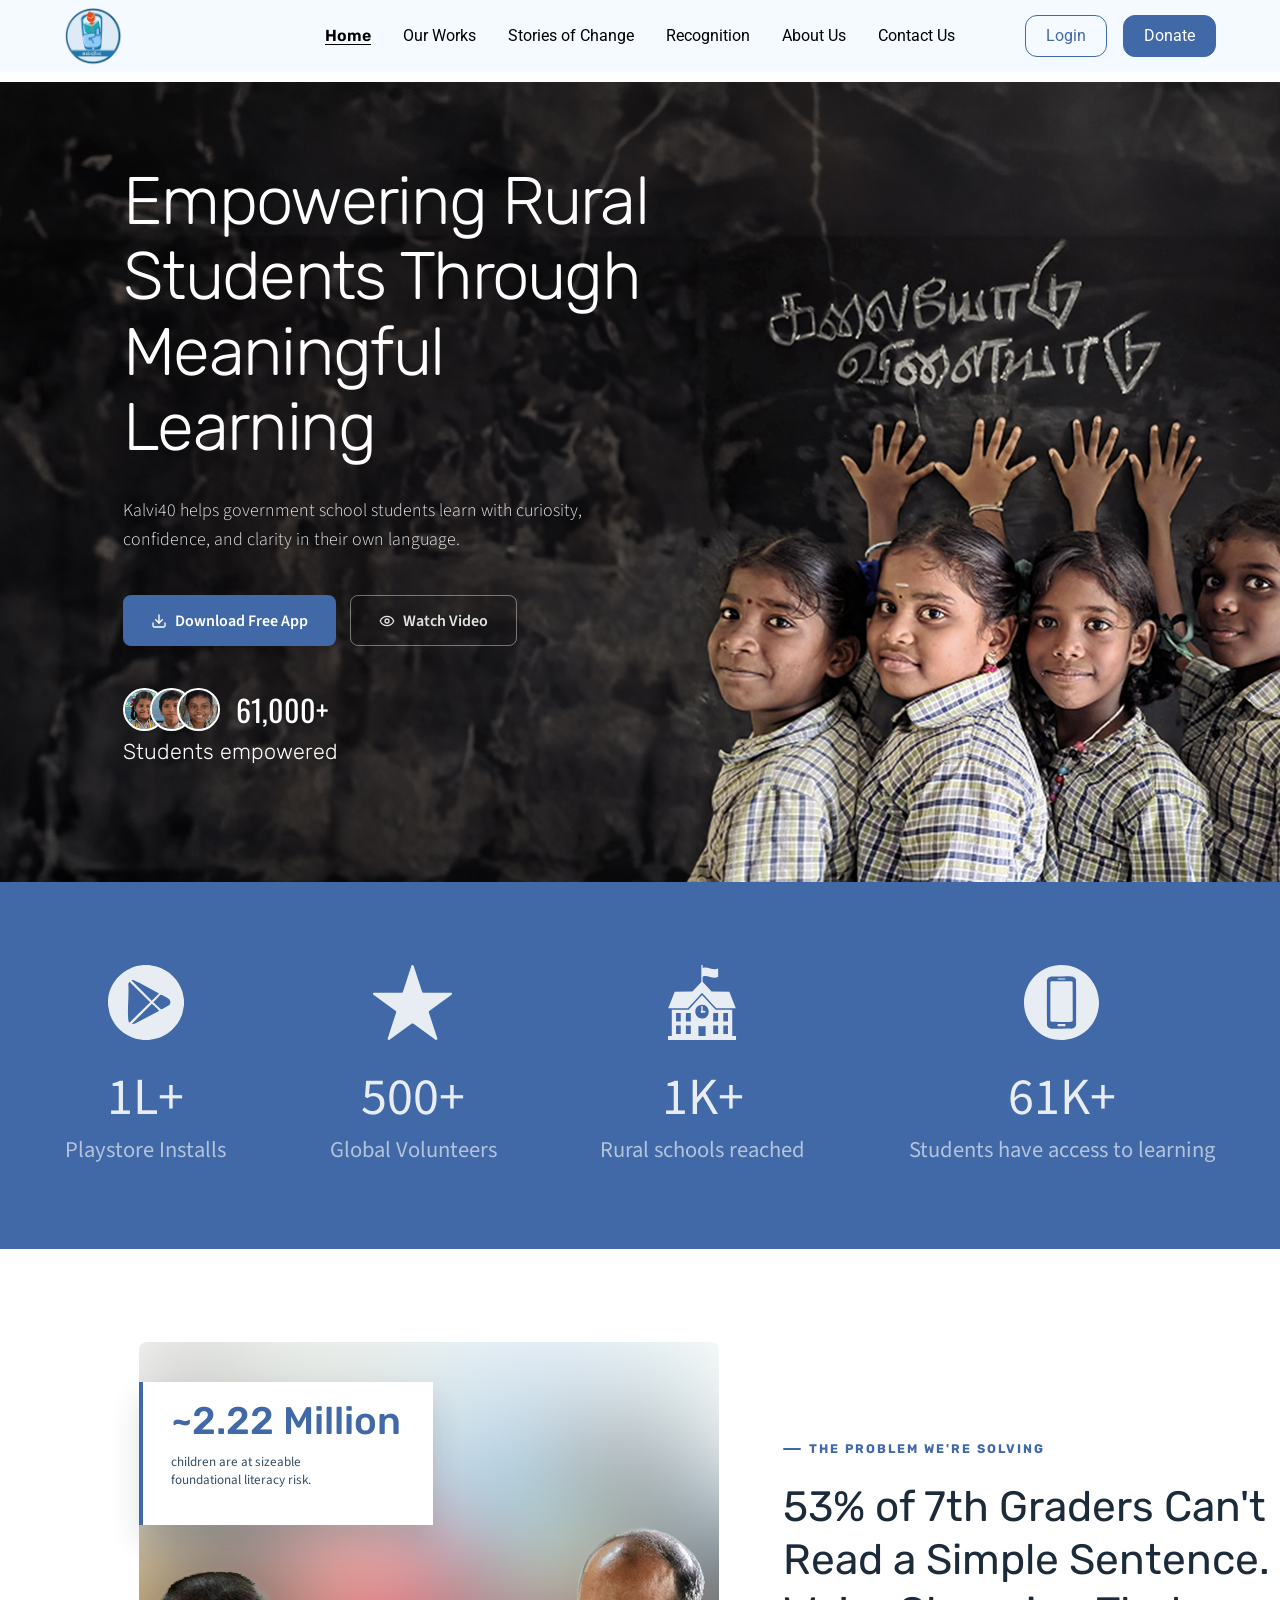
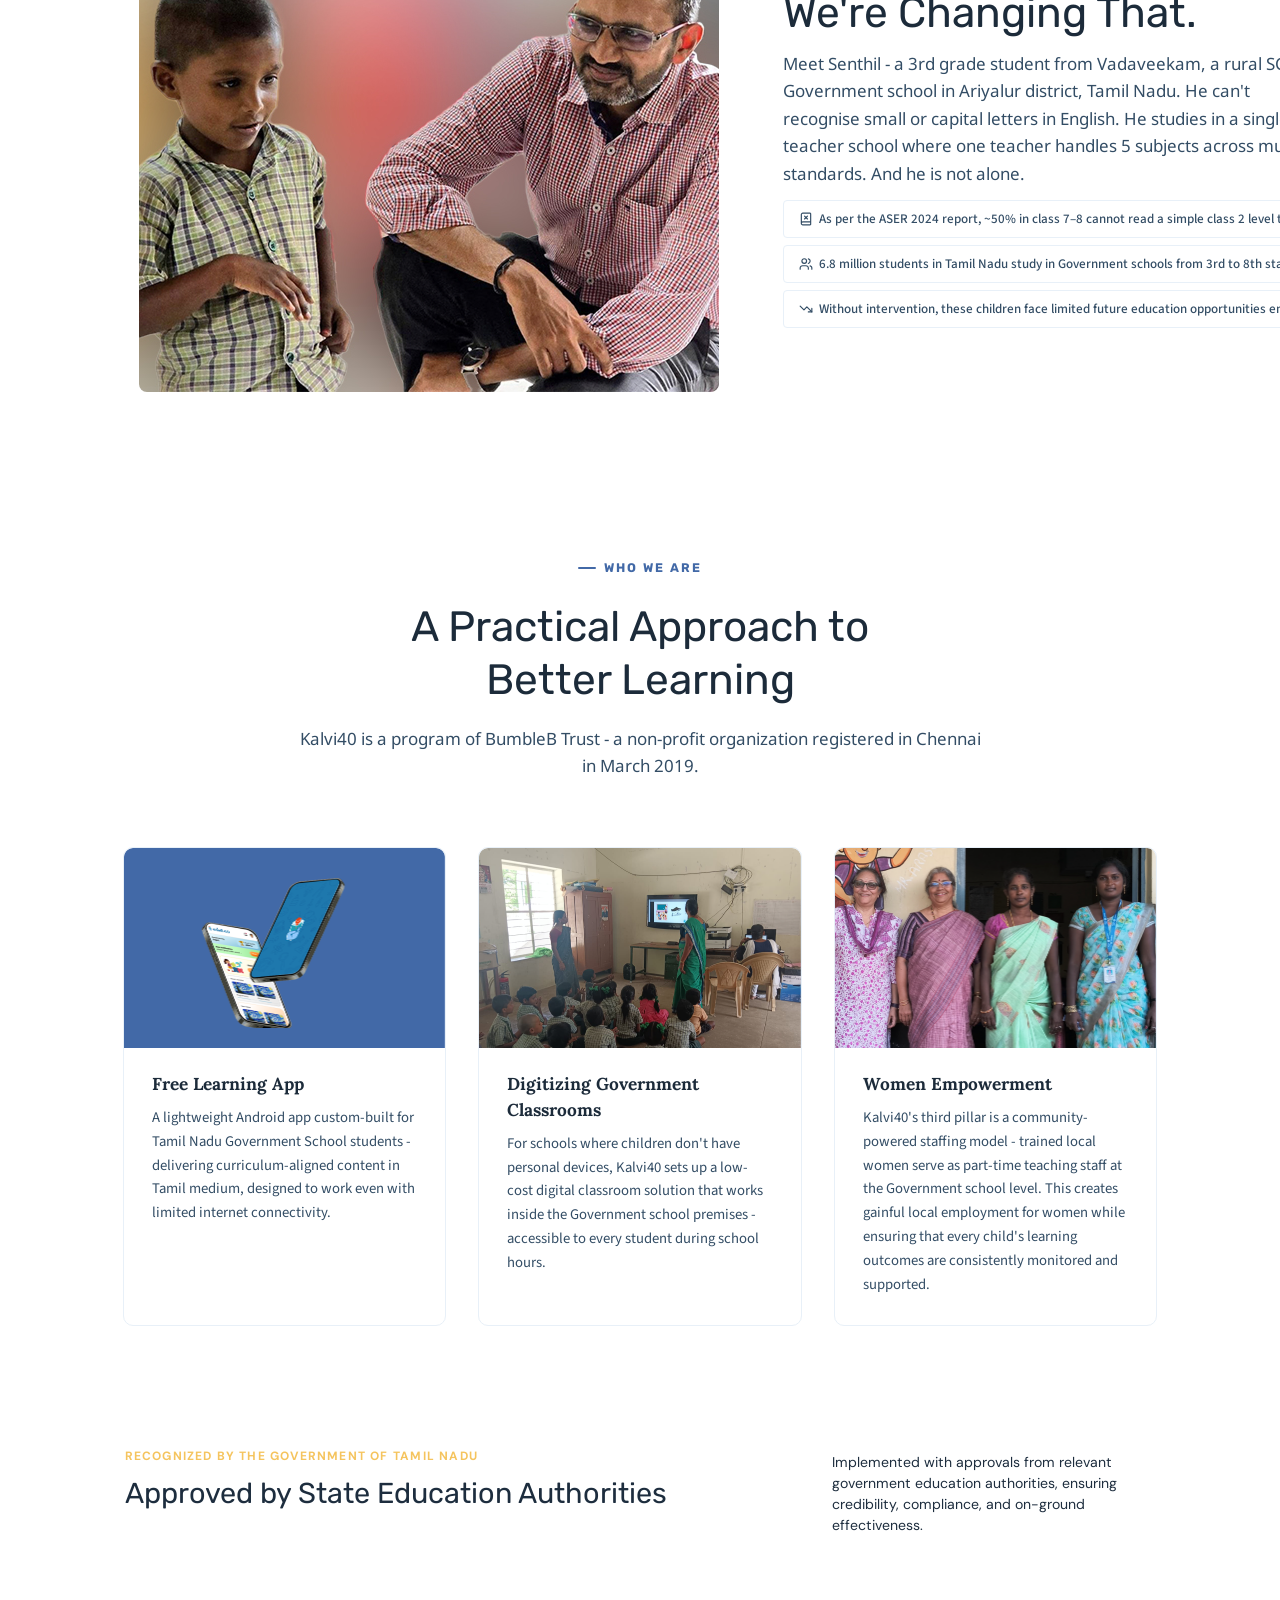
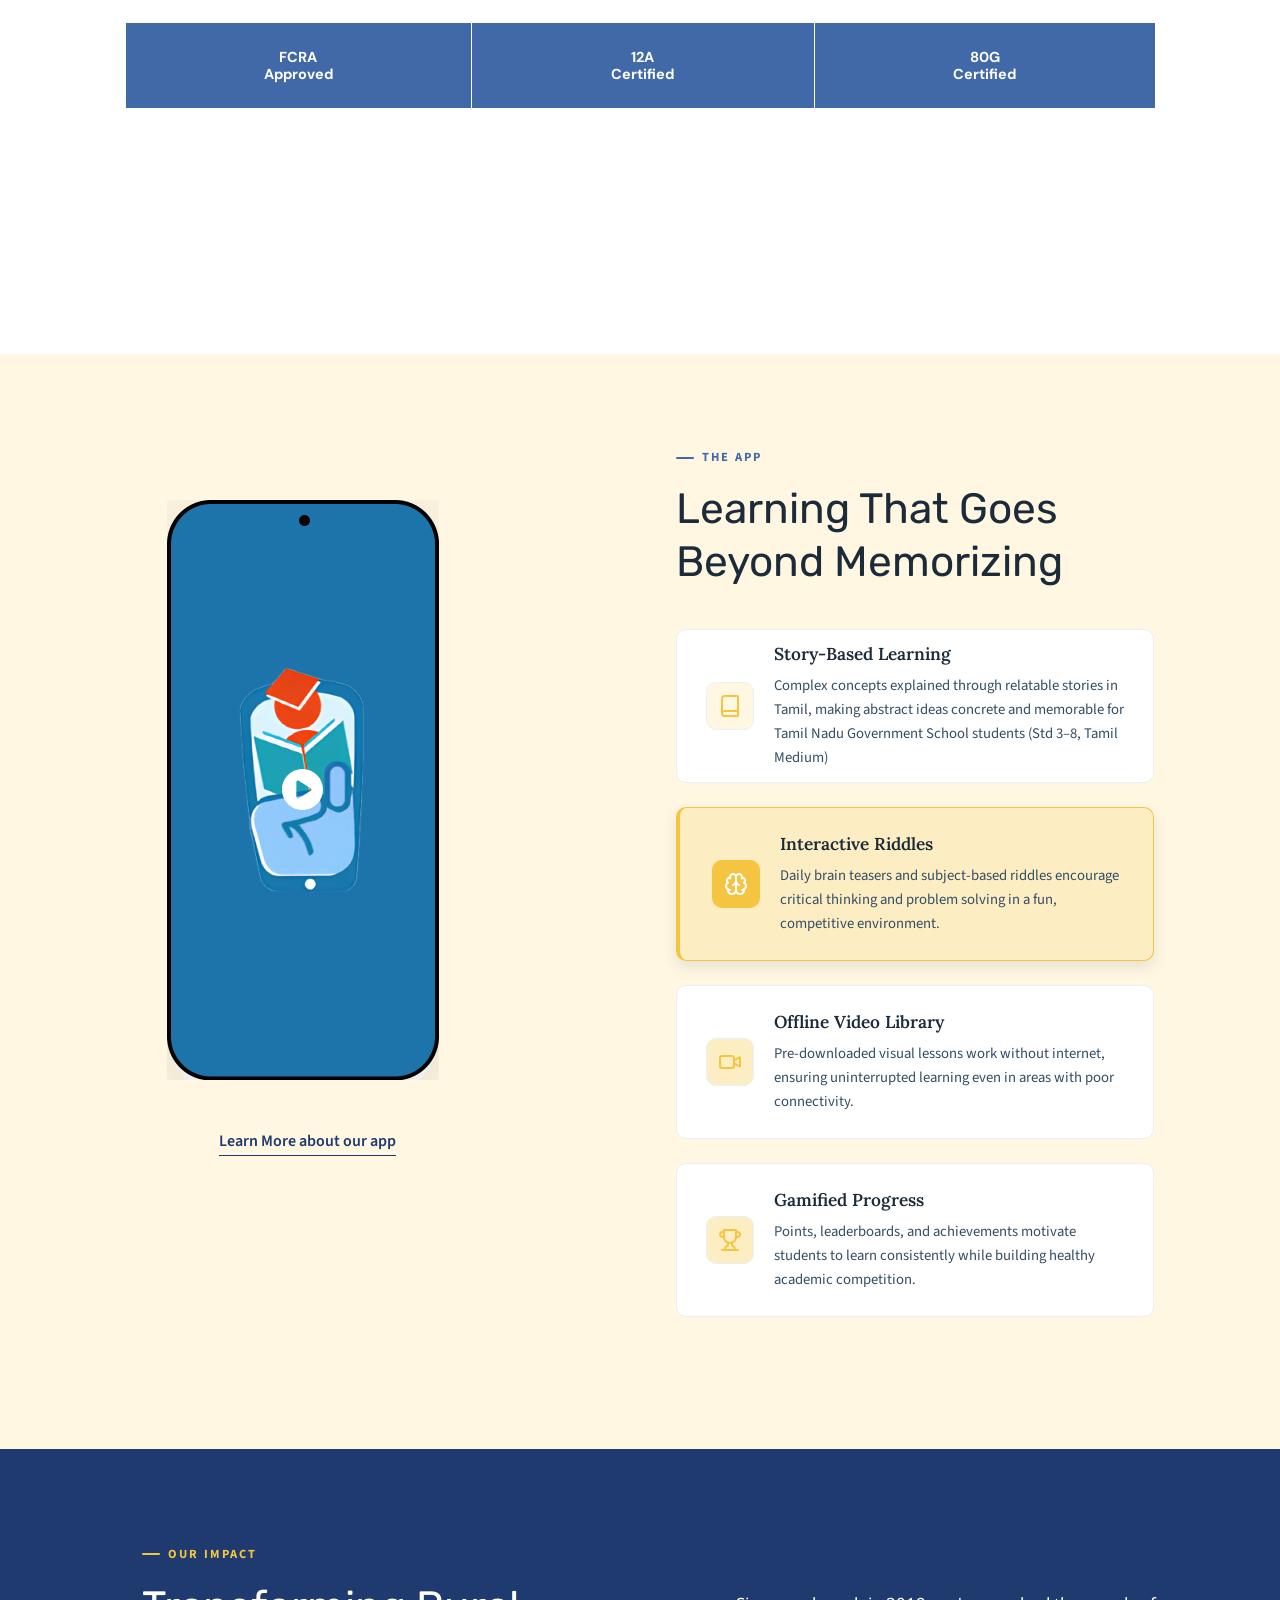
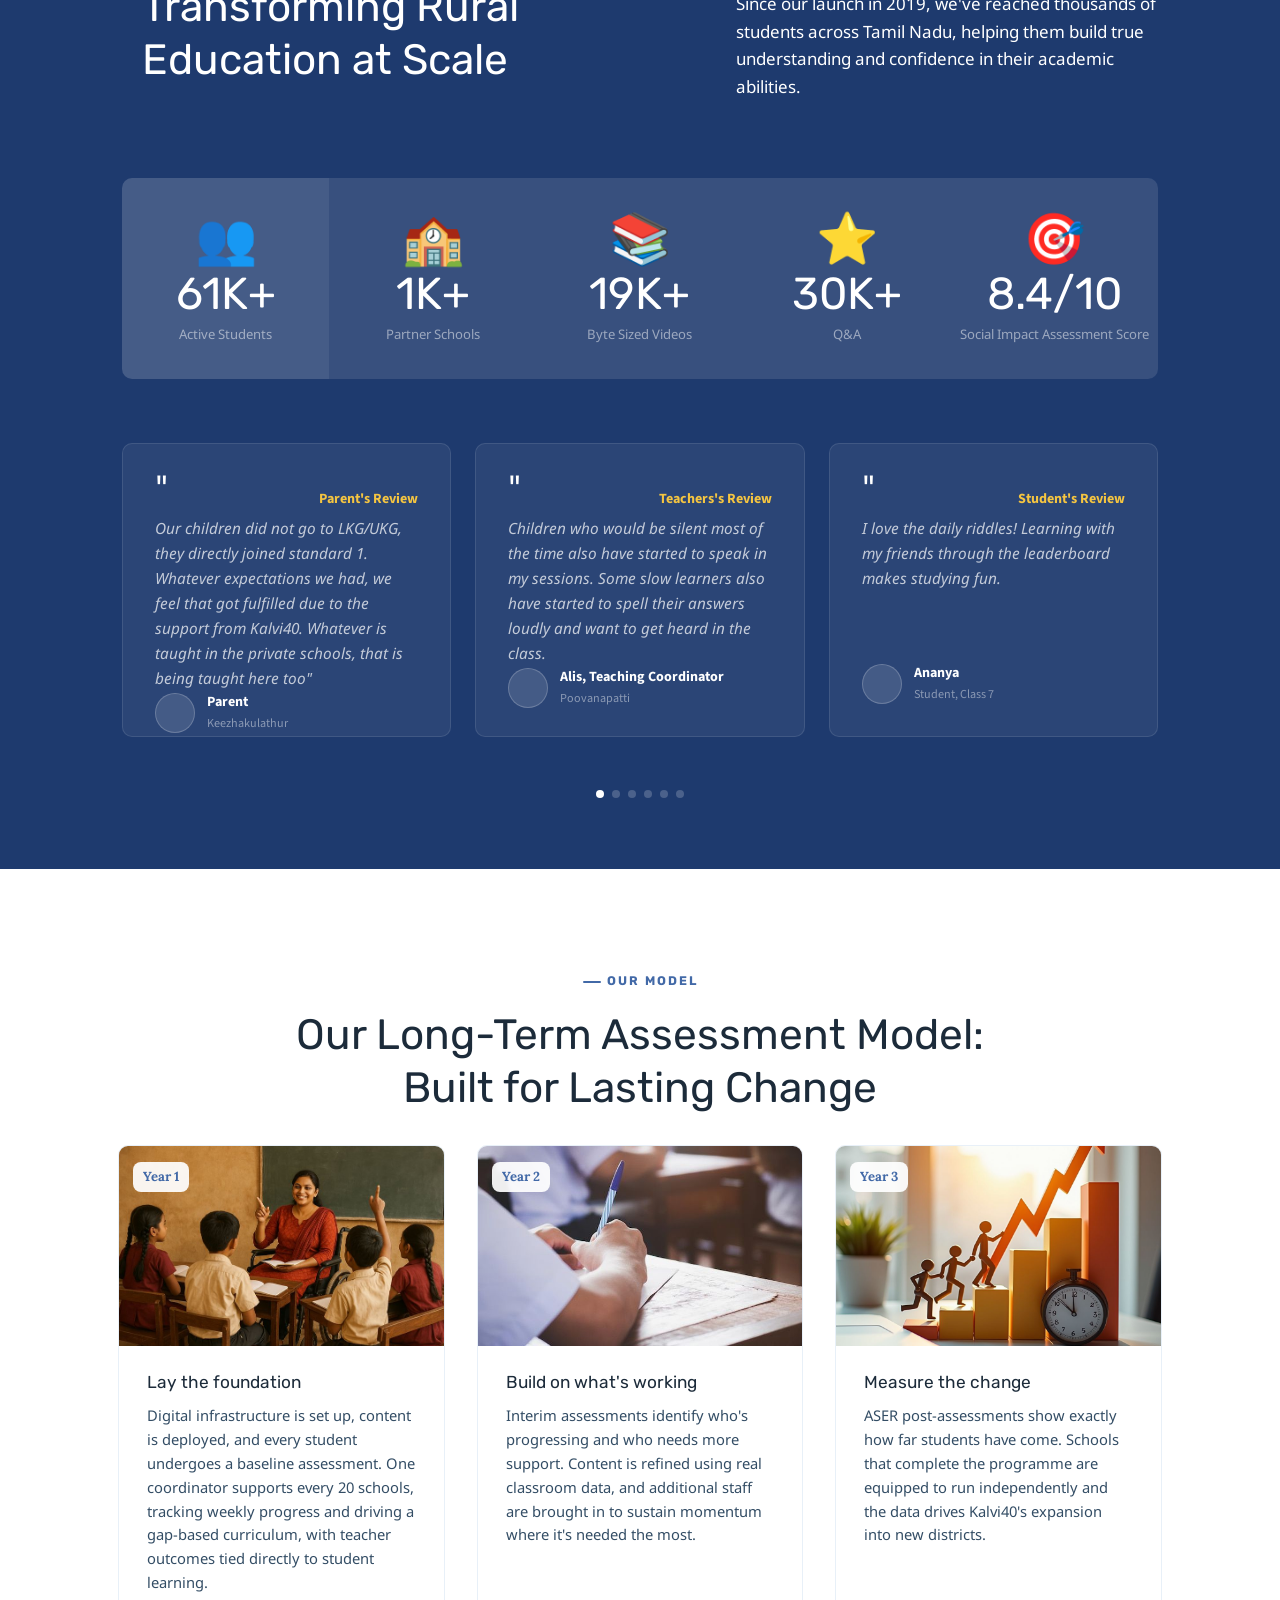
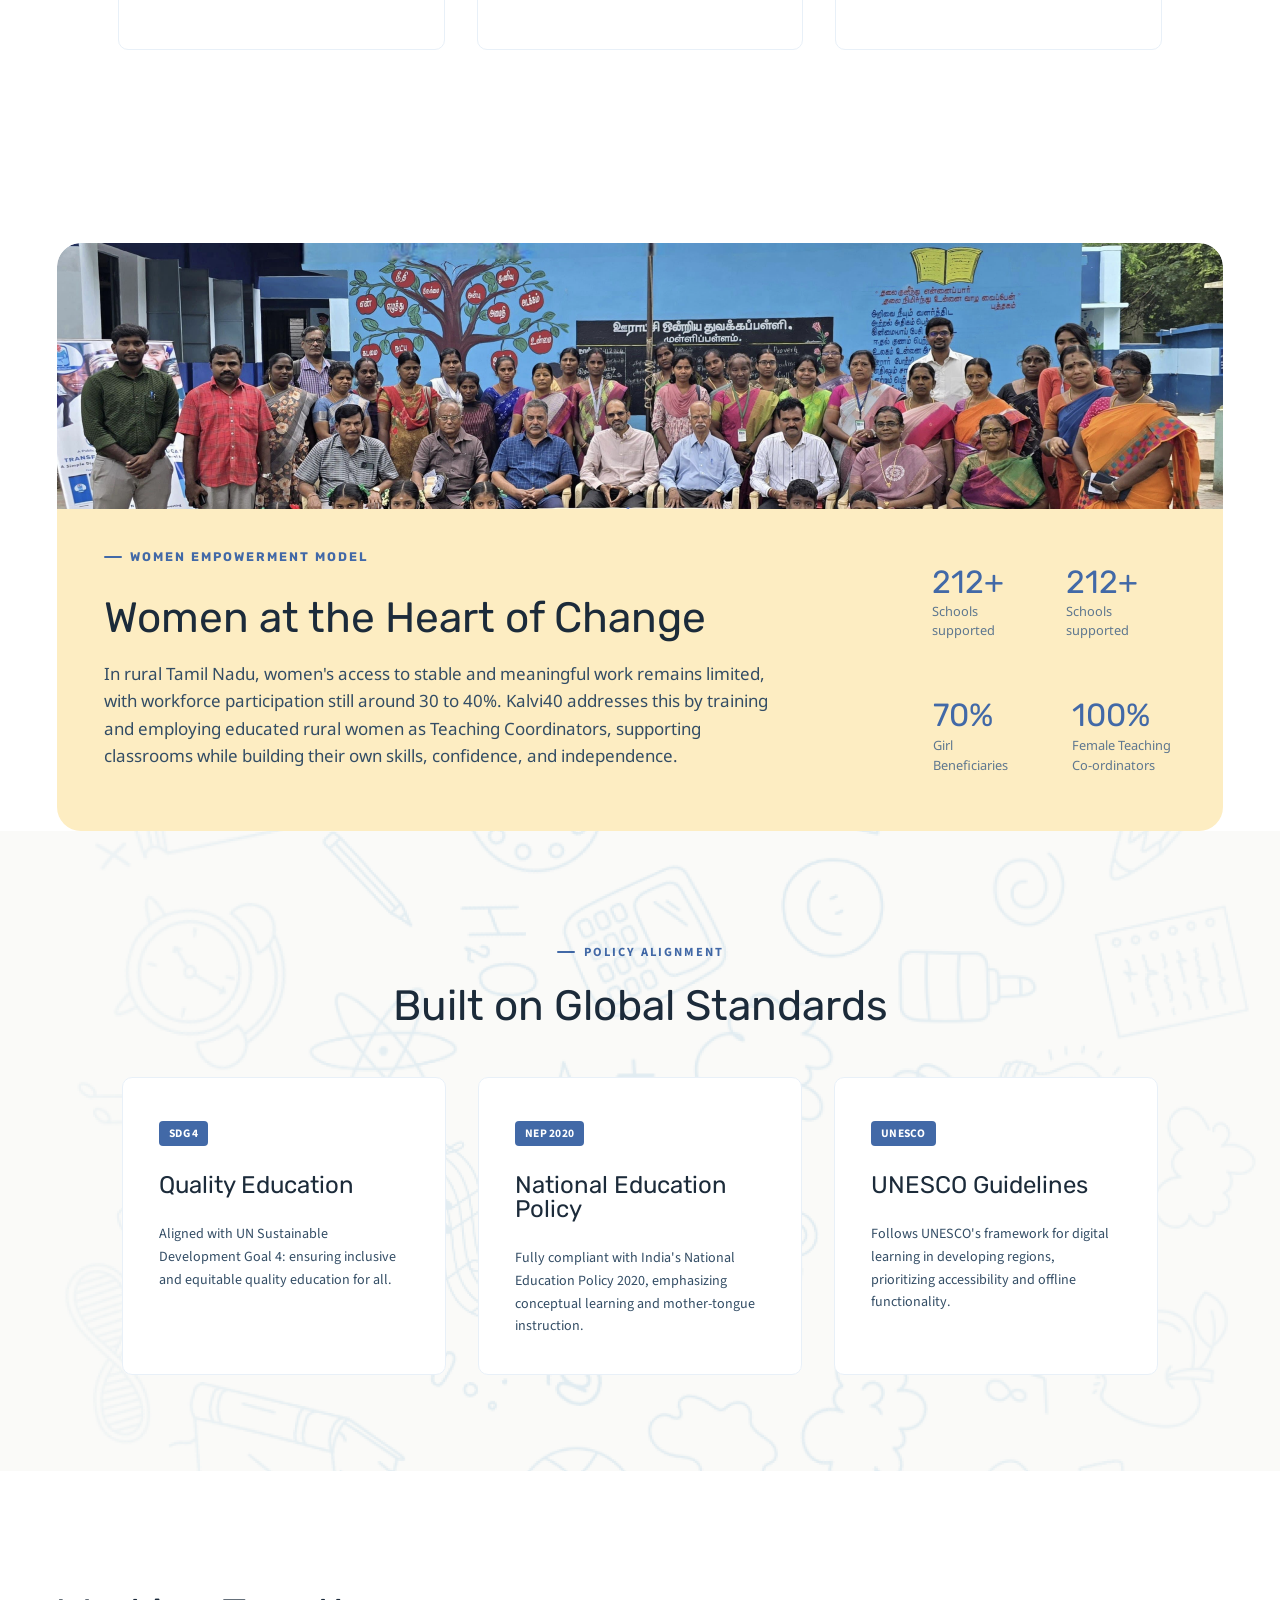
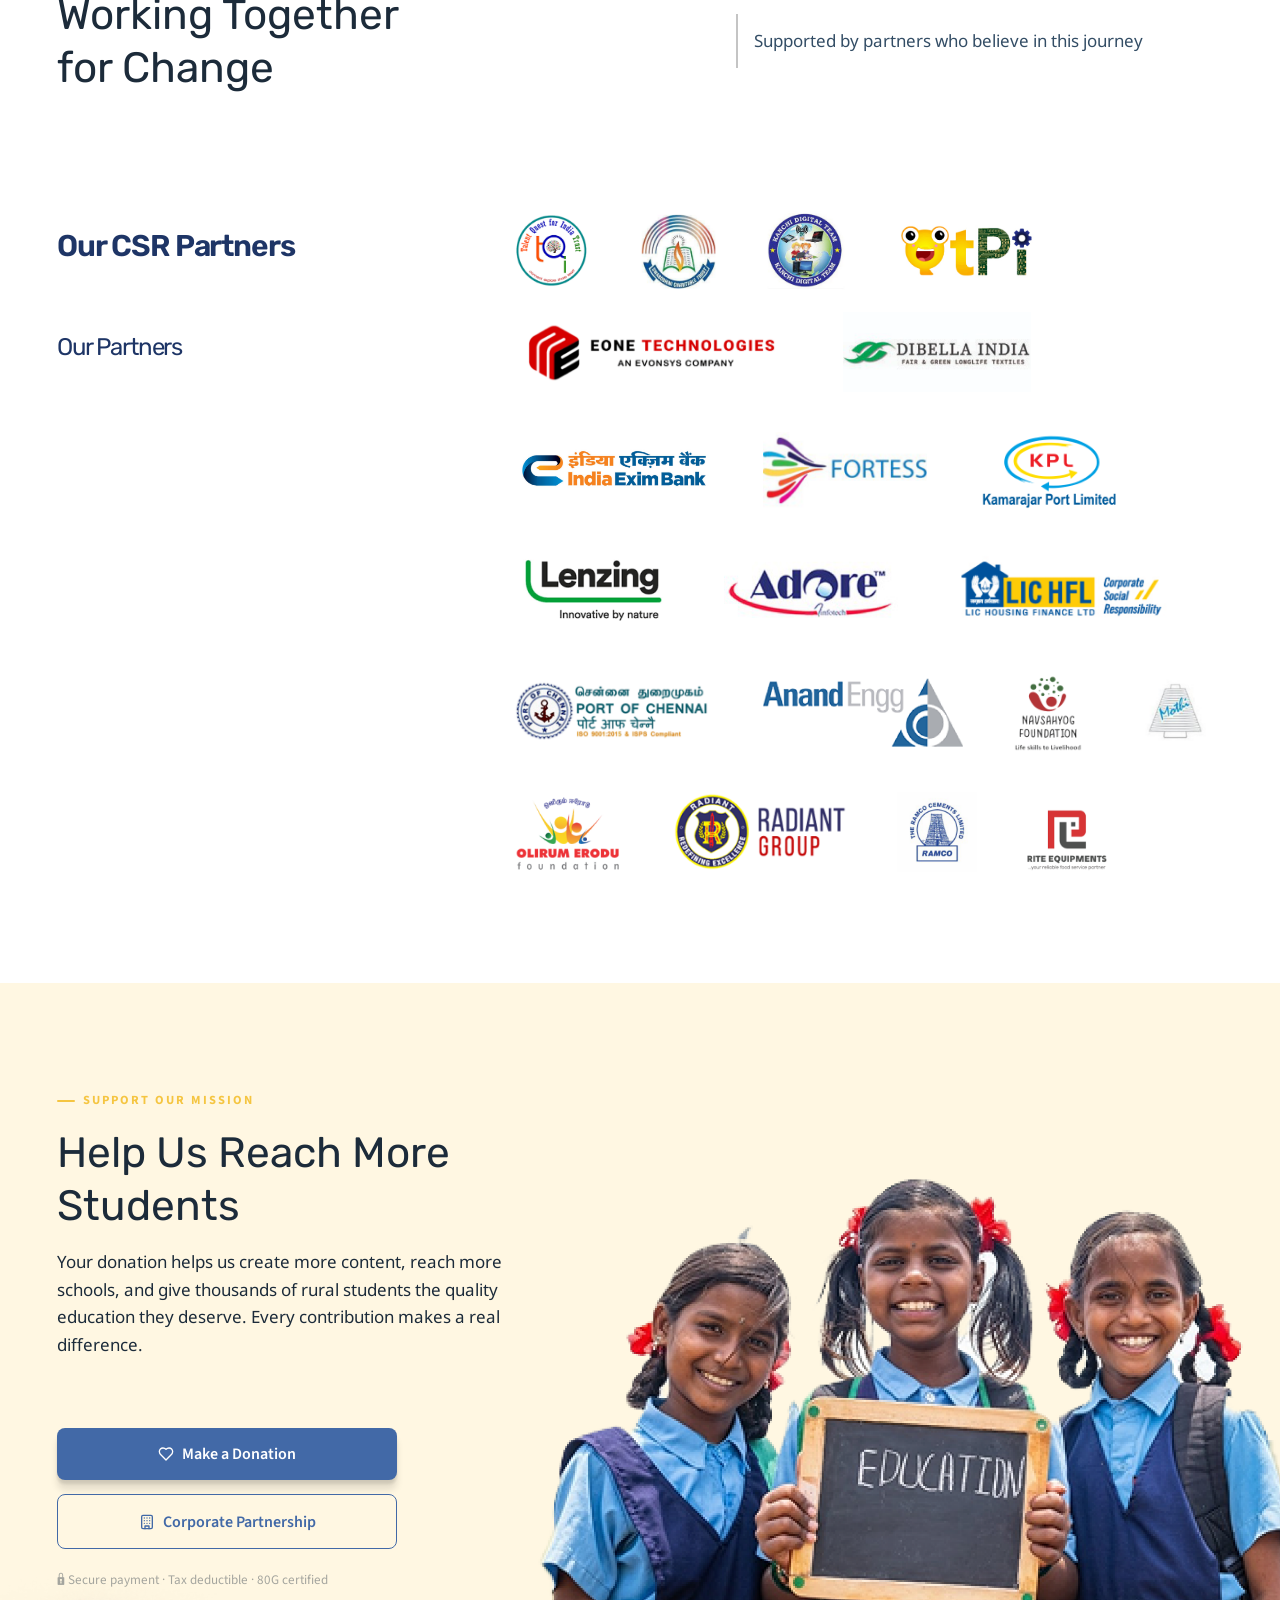
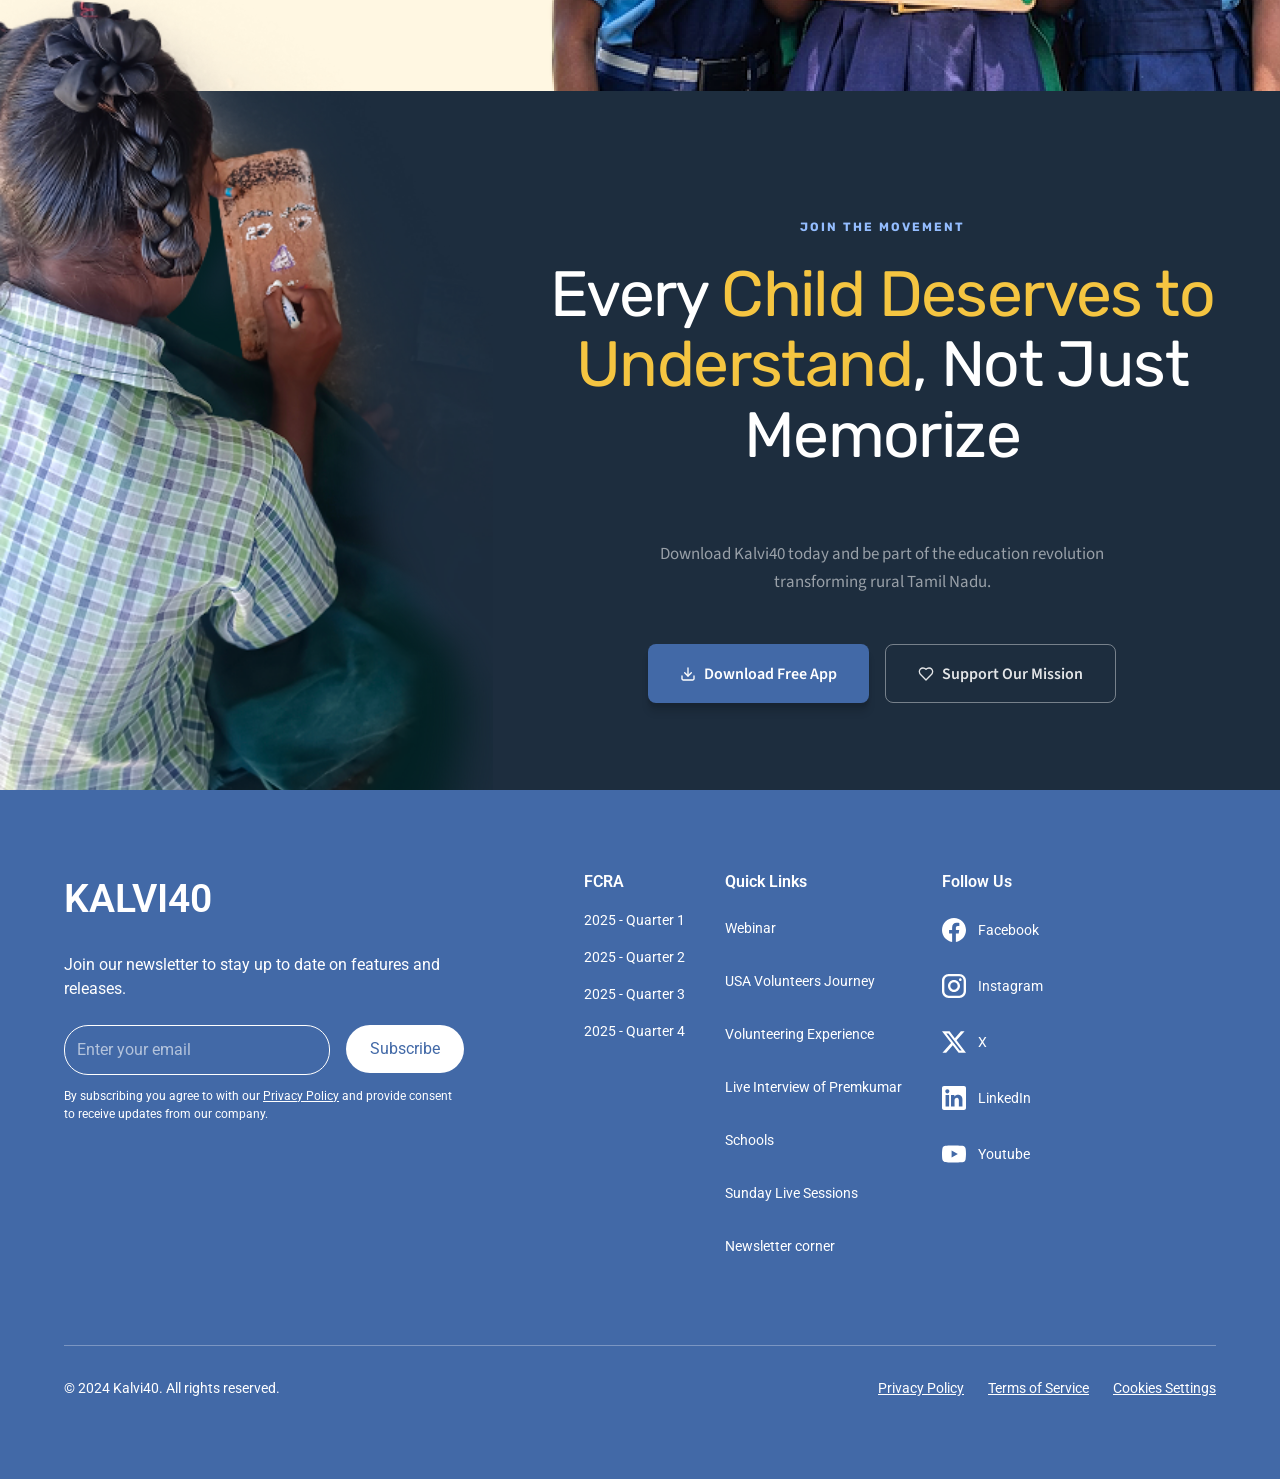
==== commit 6bb1252e: "Add About Us page: all 8 desktop sections pixel-perfect from Figma Sections: Navbar, Compact Hero, S" ====
--- a/index.html
+++ b/index.html
@@ -17,11 +17,11 @@
             <img src="assets/logo.png" alt="Kalvi40" width="59" height="59">
           </a>
           <div class="navbar__links">
-            <a href="#" class="navbar__link navbar__link--active">Home</a>
+            <a href="index.html" class="navbar__link navbar__link--active">Home</a>
             <a href="#" class="navbar__link">Our Works</a>
             <a href="#" class="navbar__link">Stories of Change</a>
             <a href="#" class="navbar__link">Recognition</a>
-            <a href="#" class="navbar__link">About Us</a>
+            <a href="about.html" class="navbar__link">About Us</a>
             <a href="#" class="navbar__link">Contact Us</a>
           </div>
         </div>
@@ -613,7 +613,7 @@
       <div class="footer__credits">
         <div class="footer__divider"></div>
         <div class="footer__bottom">
-          <p>&copy; 2024 Relume. All rights reserved.</p>
+          <p>&copy; 2024 Kalvi40. All rights reserved.</p>
           <div class="footer__bottom-links">
             <a href="#">Privacy Policy</a>
             <a href="#">Terms of Service</a>
--- a/styles.css
+++ b/styles.css
@@ -1767,7 +1767,7 @@
 
 .footer__content {
   display: flex;
-  gap: 320px;
+  gap: 120px;
   align-items: flex-start;
 }
 
@@ -1775,7 +1775,7 @@
   display: flex;
   flex-direction: column;
   gap: 24px;
-  width: 500px;
+  width: 400px;
   flex-shrink: 0;
 }
 
@@ -1883,6 +1883,7 @@
   color: var(--color-white);
   text-decoration: none;
   padding: 8px 0;
+  white-space: nowrap;
 }
 
 .footer__link--no-pad {
@@ -1941,3 +1942,851 @@
   font-size: 14px;
   line-height: 1.5;
 }
+
+/* ============================================
+   About Page — Section 2: Compact Hero
+   ============================================ */
+.abouthero {
+  width: 100%;
+  height: 435px;
+  background:
+    url('assets/about-hero-composite.png') center / cover no-repeat,
+    linear-gradient(163deg, rgb(30, 53, 102) 0%, rgb(47, 78, 134) 50%, rgb(66, 105, 167) 100%);
+  position: relative;
+  overflow: hidden;
+}
+
+.abouthero__container {
+  position: relative;
+  z-index: 1;
+  width: 100%;
+  padding: 80px 0 0 72px;
+}
+
+.abouthero__text {
+  display: flex;
+  flex-direction: column;
+  gap: 0;
+}
+
+.abouthero__headline {
+  font-family: var(--font-rubik);
+  font-weight: var(--font-weight-regular);
+  font-size: 51.2px;
+  line-height: 57.344px;
+  color: var(--color-white);
+  width: 661px;
+}
+
+.abouthero__subtext {
+  margin-top: 10px;
+  font-family: var(--font-source-sans);
+  font-weight: var(--font-weight-regular);
+  font-size: 16.8px;
+  line-height: 27.3px;
+  color: rgba(255, 255, 255, 0.75);
+  width: 437px;
+}
+
+.abouthero__divider {
+  margin-top: 18px;
+  width: 100%;
+  height: 1px;
+  background: rgba(255, 255, 255, 0.15);
+}
+
+.abouthero__stats {
+  margin-top: 32px;
+  display: flex;
+  gap: 40px;
+}
+
+.abouthero__stat {
+  display: flex;
+  flex-direction: column;
+  gap: 5px;
+}
+
+.abouthero__stat-number {
+  font-family: var(--font-rubik);
+  font-weight: var(--font-weight-regular);
+  font-size: 28.8px;
+  line-height: 28.8px;
+  color: #f5c45e;
+}
+
+.abouthero__stat-label {
+  font-family: var(--font-source-sans);
+  font-weight: var(--font-weight-regular);
+  font-size: 12px;
+  line-height: 16px;
+  letter-spacing: 0.6px;
+  text-transform: uppercase;
+  color: rgba(255, 255, 255, 0.55);
+}
+
+/* ── Section 3: The Story Behind Kalvi40 ── */
+.aboutstory {
+  width: 100%;
+  background: #ffffff;
+  padding: 80px 0;
+}
+
+.aboutstory__container {
+  max-width: 1440px;
+  margin: 0 auto;
+  padding: 0 72px;
+  display: flex;
+  align-items: flex-start;
+  gap: 80px;
+}
+
+.aboutstory__left {
+  flex: 0 0 608px;
+  display: flex;
+  flex-direction: column;
+}
+
+.aboutstory__eyebrow {
+  display: flex;
+  align-items: center;
+  gap: 8px;
+  margin-bottom: 16px;
+}
+
+.aboutstory__dash {
+  width: 18px;
+  height: 2px;
+  background: #4269a7;
+  display: inline-block;
+}
+
+.aboutstory__eyebrow-text {
+  font-family: var(--font-dm-sans);
+  font-weight: var(--font-weight-bold);
+  font-size: 12px;
+  line-height: 18px;
+  letter-spacing: 1.2px;
+  text-transform: uppercase;
+  color: #4269a7;
+}
+
+.aboutstory__heading {
+  font-family: var(--font-rubik);
+  font-weight: var(--font-weight-regular);
+  font-size: 46.4px;
+  line-height: 55.68px;
+  letter-spacing: -1.16px;
+  color: #1e3566;
+  margin: 0 0 20px 0;
+  max-width: 528px;
+}
+
+.aboutstory__intro {
+  font-family: var(--font-dm-sans);
+  font-weight: var(--font-weight-regular);
+  font-size: 16.8px;
+  line-height: 30.24px;
+  color: #3a4a60;
+  margin: 0 0 16px 0;
+  max-width: 590px;
+}
+
+.aboutstory__body {
+  font-family: var(--font-dm-sans);
+  font-weight: var(--font-weight-regular);
+  font-size: 16px;
+  line-height: 29.12px;
+  color: #3a4a60;
+  margin: 0 0 24px 0;
+  max-width: 601px;
+}
+
+.aboutstory__checklist {
+  list-style: none;
+  margin: 0;
+  padding: 0;
+  display: flex;
+  flex-direction: column;
+  gap: 14px;
+}
+
+.aboutstory__check-item {
+  display: flex;
+  align-items: flex-start;
+  gap: 12px;
+  font-family: var(--font-dm-sans);
+  font-weight: var(--font-weight-regular);
+  font-size: 16px;
+  line-height: 24px;
+  color: #3a4a60;
+}
+
+.aboutstory__check-icon {
+  width: 18px;
+  height: 18px;
+  flex-shrink: 0;
+  margin-top: 2px;
+}
+
+.aboutstory__right {
+  flex: 1;
+}
+
+.aboutstory__image-wrap {
+  position: relative;
+  width: 608px;
+  height: 456px;
+  border-radius: 22px;
+  overflow: hidden;
+  box-shadow: 0px 12px 48px rgba(66, 105, 167, 0.18);
+}
+
+.aboutstory__image {
+  width: 100%;
+  height: 100%;
+  object-fit: cover;
+  display: block;
+}
+
+.aboutstory__pill {
+  position: absolute;
+  bottom: 20px;
+  right: 20px;
+  display: flex;
+  align-items: center;
+  gap: 8px;
+  background: #ffffff;
+  padding: 8px 16px;
+  border-radius: 100px;
+  box-shadow: 0px 4px 16px rgba(0, 0, 0, 0.1);
+}
+
+.aboutstory__pill-icon {
+  width: 12px;
+  height: 12px;
+}
+
+.aboutstory__pill-text {
+  font-family: var(--font-dm-sans);
+  font-weight: var(--font-weight-semibold);
+  font-size: 12px;
+  line-height: 16px;
+  color: #4269a7;
+}
+
+/* ── Section 4: Founder's Story ── */
+.aboutfounder {
+  width: 100%;
+  background: #faf8f3;
+  padding: 96px 0;
+}
+
+.aboutfounder__container {
+  max-width: 1440px;
+  margin: 0 auto;
+  padding: 0 72px;
+  display: flex;
+  align-items: flex-start;
+  gap: 80px;
+}
+
+.aboutfounder__left {
+  flex: 0 0 608px;
+}
+
+.aboutfounder__image-wrap {
+  position: relative;
+  width: 608px;
+  height: 456px;
+  border-radius: 22px;
+  overflow: hidden;
+  box-shadow: 0px 12px 48px rgba(66, 105, 167, 0.18);
+}
+
+.aboutfounder__image {
+  width: 100%;
+  height: 100%;
+  object-fit: cover;
+  display: block;
+}
+
+.aboutfounder__pill {
+  position: absolute;
+  bottom: 20px;
+  right: 20px;
+  display: flex;
+  align-items: center;
+  gap: 8px;
+  background: #ffffff;
+  padding: 8px 16px;
+  border-radius: 100px;
+  box-shadow: 0px 4px 16px rgba(0, 0, 0, 0.1);
+}
+
+.aboutfounder__pill-icon {
+  width: 12px;
+  height: 12px;
+}
+
+.aboutfounder__pill-text {
+  font-family: var(--font-dm-sans);
+  font-weight: var(--font-weight-semibold);
+  font-size: 12px;
+  line-height: 16px;
+  color: #4269a7;
+}
+
+.aboutfounder__right {
+  flex: 1;
+}
+
+.aboutfounder__eyebrow {
+  display: flex;
+  align-items: center;
+  gap: 8px;
+  margin-bottom: 10px;
+}
+
+.aboutfounder__dash {
+  width: 18px;
+  height: 2px;
+  background: #4269a7;
+  border-radius: 6px;
+  display: inline-block;
+}
+
+.aboutfounder__eyebrow-text {
+  font-family: var(--font-dm-sans);
+  font-weight: var(--font-weight-bold);
+  font-size: 12px;
+  line-height: 16px;
+  letter-spacing: 1.2px;
+  text-transform: uppercase;
+  color: #4269a7;
+}
+
+.aboutfounder__heading {
+  font-family: var(--font-rubik);
+  font-weight: var(--font-weight-regular);
+  font-size: 46.4px;
+  line-height: normal;
+  letter-spacing: -1.16px;
+  color: #1e3566;
+  margin: 0 0 32px 0;
+  max-width: 564px;
+}
+
+.aboutfounder__quote {
+  background: #eef2fa;
+  border-left: 3px solid #a9bfe0;
+  border-radius: 0 14px 14px 0;
+  padding: 24px 32px 24px 35px;
+  margin: 0 0 40px 0;
+  display: flex;
+  flex-direction: column;
+  gap: 12px;
+}
+
+.aboutfounder__quote-text {
+  font-family: 'Noto Serif', serif;
+  font-style: italic;
+  font-size: 18.4px;
+  line-height: 30.36px;
+  color: #1e3566;
+  margin: 0;
+  max-width: 517px;
+}
+
+.aboutfounder__quote-cite {
+  font-family: var(--font-rubik);
+  font-weight: var(--font-weight-semibold);
+  font-size: 13.28px;
+  line-height: 19.92px;
+  letter-spacing: 0.332px;
+  color: #4269a7;
+  font-style: normal;
+}
+
+.aboutfounder__body {
+  display: flex;
+  flex-direction: column;
+  gap: 0;
+}
+
+.aboutfounder__body p {
+  font-family: var(--font-source-sans);
+  font-weight: var(--font-weight-regular);
+  font-size: 16px;
+  line-height: 29.12px;
+  color: #3a4a60;
+  margin: 0;
+  max-width: 598px;
+}
+
+.aboutfounder__body strong {
+  font-weight: var(--font-weight-bold);
+}
+
+/* ── Section 5: Vision & Mission ── */
+.aboutvision {
+  width: 100%;
+  background: #ffffff;
+  padding: 80px 0 100px;
+}
+
+.aboutvision__container {
+  max-width: 1440px;
+  margin: 0 auto;
+  padding: 0 72px;
+  display: flex;
+  flex-direction: column;
+  align-items: center;
+}
+
+.aboutvision__heading {
+  font-family: var(--font-rubik);
+  font-weight: var(--font-weight-regular);
+  font-size: 46.4px;
+  line-height: 51.968px;
+  letter-spacing: -1.16px;
+  color: #1e3566;
+  margin: 0 0 48px 0;
+  text-align: center;
+}
+
+.aboutvision__cards {
+  display: flex;
+  gap: 71px;
+  width: 100%;
+  justify-content: center;
+}
+
+.aboutvision__card {
+  width: 479px;
+  background: #ffffff;
+  border: 1px solid #d4dfef;
+  border-radius: 22px;
+  padding: 40px;
+}
+
+.aboutvision__icon-wrap {
+  width: 56px;
+  height: 56px;
+  background: #eef2fa;
+  border-radius: 14px;
+  display: flex;
+  align-items: center;
+  justify-content: center;
+  margin-bottom: 20px;
+}
+
+.aboutvision__icon {
+  width: 28px;
+  height: 28px;
+}
+
+.aboutvision__card-heading {
+  font-family: var(--font-rubik);
+  font-weight: var(--font-weight-regular);
+  font-size: 24px;
+  line-height: 32px;
+  color: #1e3566;
+  margin: 0 0 12px 0;
+}
+
+.aboutvision__card-text {
+  font-family: var(--font-dm-sans);
+  font-weight: var(--font-weight-regular);
+  font-size: 16px;
+  line-height: 28.8px;
+  color: #3a4a60;
+  margin: 0;
+}
+
+/* ── Section 6: The People Behind Kalvi40 ── */
+.aboutteam {
+  width: 100%;
+  background: #fff7e2;
+  padding: 96px 0 80px;
+}
+
+.aboutteam__container {
+  max-width: 1440px;
+  margin: 0 auto;
+  padding: 0 72px;
+}
+
+.aboutteam__header {
+  display: flex;
+  align-items: flex-start;
+  justify-content: space-between;
+  margin-bottom: 80px;
+}
+
+.aboutteam__header-left {
+  flex: 0 0 auto;
+}
+
+.aboutteam__eyebrow {
+  display: flex;
+  align-items: center;
+  gap: 8px;
+  margin-bottom: 10px;
+}
+
+.aboutteam__dash {
+  width: 18px;
+  height: 2px;
+  background: #4269a7;
+  border-radius: 6px;
+  display: inline-block;
+}
+
+.aboutteam__eyebrow-text {
+  font-family: var(--font-dm-sans);
+  font-weight: var(--font-weight-bold);
+  font-size: 12px;
+  line-height: 16px;
+  letter-spacing: 1.2px;
+  text-transform: uppercase;
+  color: #4269a7;
+}
+
+.aboutteam__heading {
+  font-family: var(--font-rubik);
+  font-weight: var(--font-weight-regular);
+  font-size: 46.4px;
+  line-height: 51.968px;
+  letter-spacing: -1.16px;
+  color: #1e3566;
+  margin: 0;
+  max-width: 320px;
+}
+
+.aboutteam__intro {
+  font-family: var(--font-source-sans);
+  font-weight: var(--font-weight-regular);
+  font-size: 16.8px;
+  line-height: 30.24px;
+  color: #3a4a60;
+  margin: 52px 0 0 0;
+  max-width: 463px;
+}
+
+.aboutteam__section-row {
+  display: flex;
+  gap: 48px;
+}
+
+.aboutteam__section-labels {
+  flex: 0 0 180px;
+  padding-top: 8px;
+}
+
+.aboutteam__subheading-row {
+  margin-bottom: 32px;
+}
+
+.aboutteam__subheading {
+  font-family: var(--font-rubik);
+  font-weight: var(--font-weight-semibold);
+  font-size: 30px;
+  line-height: 51.968px;
+  letter-spacing: -1.16px;
+  color: #1e3566;
+  margin: 0 0 8px 0;
+}
+
+.aboutteam__subheading--secondary {
+  font-weight: var(--font-weight-regular);
+  font-size: 22px;
+  color: #3a4a60;
+}
+
+.aboutteam__subheading-line {
+  width: 129px;
+  height: 2px;
+  background: #1e3566;
+}
+
+.aboutteam__section-grids {
+  flex: 1;
+  display: flex;
+  flex-direction: column;
+  gap: 32px;
+}
+
+.aboutteam__grid {
+  display: grid;
+  grid-template-columns: repeat(3, 1fr);
+  gap: 24px;
+}
+
+.aboutteam__card {
+  position: relative;
+  border-radius: 22px;
+  overflow: hidden;
+  height: 408px;
+}
+
+.aboutteam__card-img {
+  width: 100%;
+  height: 100%;
+  object-fit: cover;
+  display: block;
+}
+
+.aboutteam__card-overlay {
+  position: absolute;
+  inset: 0;
+  background: linear-gradient(
+    to top,
+    rgba(30, 53, 102, 0.92) 0%,
+    rgba(30, 53, 102, 0.3) 50%,
+    rgba(0, 0, 0, 0) 100%
+  );
+  pointer-events: none;
+}
+
+.aboutteam__card-info {
+  position: absolute;
+  bottom: 0;
+  left: 0;
+  right: 0;
+  padding: 24px;
+}
+
+.aboutteam__card-name {
+  font-family: var(--font-rubik);
+  font-weight: var(--font-weight-regular);
+  font-size: 17.6px;
+  line-height: 22px;
+  color: #ffffff;
+  margin: 0 0 4px 0;
+}
+
+.aboutteam__card-role {
+  font-family: var(--font-dm-sans);
+  font-weight: var(--font-weight-regular);
+  font-size: 12.8px;
+  line-height: 19.2px;
+  color: rgba(255, 255, 255, 0.7);
+  margin: 0 0 16px 0;
+}
+
+.aboutteam__card-pill {
+  display: inline-block;
+  background: #e8a027;
+  color: #ffffff;
+  font-family: var(--font-dm-sans);
+  font-weight: var(--font-weight-bold);
+  font-size: 10.88px;
+  line-height: 16.32px;
+  letter-spacing: 0.544px;
+  text-transform: uppercase;
+  padding: 4px 10px;
+  border-radius: 100px;
+}
+
+/* ── Section 7: Supported & Recognised By ── */
+.aboutpartners {
+  width: 100%;
+  background: #ffffff;
+  padding: 66px 0 60px;
+}
+
+.aboutpartners__container {
+  max-width: 1440px;
+  margin: 0 auto;
+  padding: 0 85px;
+}
+
+.aboutpartners__header {
+  display: flex;
+  align-items: flex-start;
+  justify-content: space-between;
+  margin-bottom: 48px;
+}
+
+.aboutpartners__header-left {
+  padding-left: 133px;
+}
+
+.aboutpartners__eyebrow {
+  display: block;
+  font-family: var(--font-dm-sans);
+  font-weight: var(--font-weight-bold);
+  font-size: 12px;
+  line-height: 16px;
+  letter-spacing: 1.2px;
+  text-transform: uppercase;
+  color: #f5c45e;
+  margin-bottom: 8px;
+}
+
+.aboutpartners__heading {
+  font-family: var(--font-rubik);
+  font-weight: var(--font-weight-regular);
+  font-size: 28.8px;
+  line-height: 43.2px;
+  color: #1d2d3e;
+  margin: 0;
+}
+
+.aboutpartners__desc {
+  font-family: var(--font-dm-sans);
+  font-weight: var(--font-weight-regular);
+  font-size: 14.08px;
+  line-height: 21.12px;
+  color: #1d2d3e;
+  margin: 0;
+  max-width: 324px;
+}
+
+.aboutpartners__logos-wrap {
+  max-width: 1044px;
+  margin: 0 auto;
+}
+
+.aboutpartners__logos-row {
+  display: grid;
+  grid-template-columns: repeat(3, 1fr);
+  border: 1px solid #d4dfef;
+  border-bottom: none;
+}
+
+.aboutpartners__logo-cell {
+  height: 148px;
+  display: flex;
+  align-items: center;
+  justify-content: center;
+  background: #ffffff;
+  border-right: 1px solid #d4dfef;
+  padding: 20px;
+}
+
+.aboutpartners__logo-cell:last-child {
+  border-right: none;
+}
+
+.aboutpartners__logo-img {
+  max-height: 108px;
+  max-width: 250px;
+  object-fit: contain;
+}
+
+.aboutpartners__labels-row {
+  display: grid;
+  grid-template-columns: repeat(3, 1fr);
+}
+
+.aboutpartners__label {
+  background: #4269a7;
+  color: #ffffff;
+  font-family: var(--font-dm-sans);
+  font-weight: var(--font-weight-semibold);
+  font-size: 12.48px;
+  line-height: 17.16px;
+  text-align: center;
+  padding: 12px;
+  height: 85px;
+  display: flex;
+  align-items: center;
+  justify-content: center;
+  border-right: 1px solid rgba(255, 255, 255, 0.15);
+}
+
+.aboutpartners__label:last-child {
+  border-right: none;
+}
+
+.aboutpartners__dots {
+  display: flex;
+  align-items: center;
+  justify-content: center;
+  gap: 13px;
+  margin-top: 36px;
+}
+
+.aboutpartners__dot {
+  width: 10px;
+  height: 10px;
+  border-radius: 50%;
+  background: #d4dfef;
+}
+
+.aboutpartners__dot--active {
+  background: #4269a7;
+}
+
+/* ── Section 8: Final CTA ── */
+.aboutcta {
+  width: 100%;
+  background: #1d2d3e;
+  padding: 127px 0 158px;
+}
+
+.aboutcta__container {
+  max-width: 1440px;
+  margin: 0 auto;
+  padding: 0 72px;
+  display: flex;
+  flex-direction: column;
+  align-items: center;
+  text-align: center;
+}
+
+.aboutcta__eyebrow {
+  font-family: var(--font-rubik);
+  font-weight: var(--font-weight-bold);
+  font-size: 12px;
+  line-height: 18px;
+  letter-spacing: 2px;
+  text-transform: uppercase;
+  color: #94bdff;
+  margin-bottom: 23px;
+}
+
+.aboutcta__heading {
+  font-family: var(--font-rubik);
+  font-weight: var(--font-weight-regular);
+  font-size: 64px;
+  line-height: 70.4px;
+  letter-spacing: -1.6px;
+  color: #ffffff;
+  margin: 0 0 71px 0;
+  max-width: 712px;
+}
+
+.aboutcta__heading--gold {
+  color: #f5c541;
+}
+
+.aboutcta__subtitle {
+  font-family: var(--font-source-sans);
+  font-weight: var(--font-weight-regular);
+  font-size: 16.96px;
+  line-height: 27.56px;
+  color: rgba(255, 255, 255, 0.55);
+  margin: 0 0 48px 0;
+  max-width: 452px;
+}
+
+.aboutcta__btn {
+  display: inline-flex;
+  align-items: center;
+  justify-content: center;
+  width: 221px;
+  height: 59px;
+  background: #4269a7;
+  border-radius: 8px;
+  color: #ffffff;
+  font-family: var(--font-source-sans);
+  font-weight: var(--font-weight-semibold);
+  font-size: 16px;
+  line-height: 24px;
+  text-decoration: none;
+  box-shadow: 0px 10px 7.5px rgba(0, 0, 0, 0.1), 0px 4px 3px rgba(0, 0, 0, 0.1);
+}
+
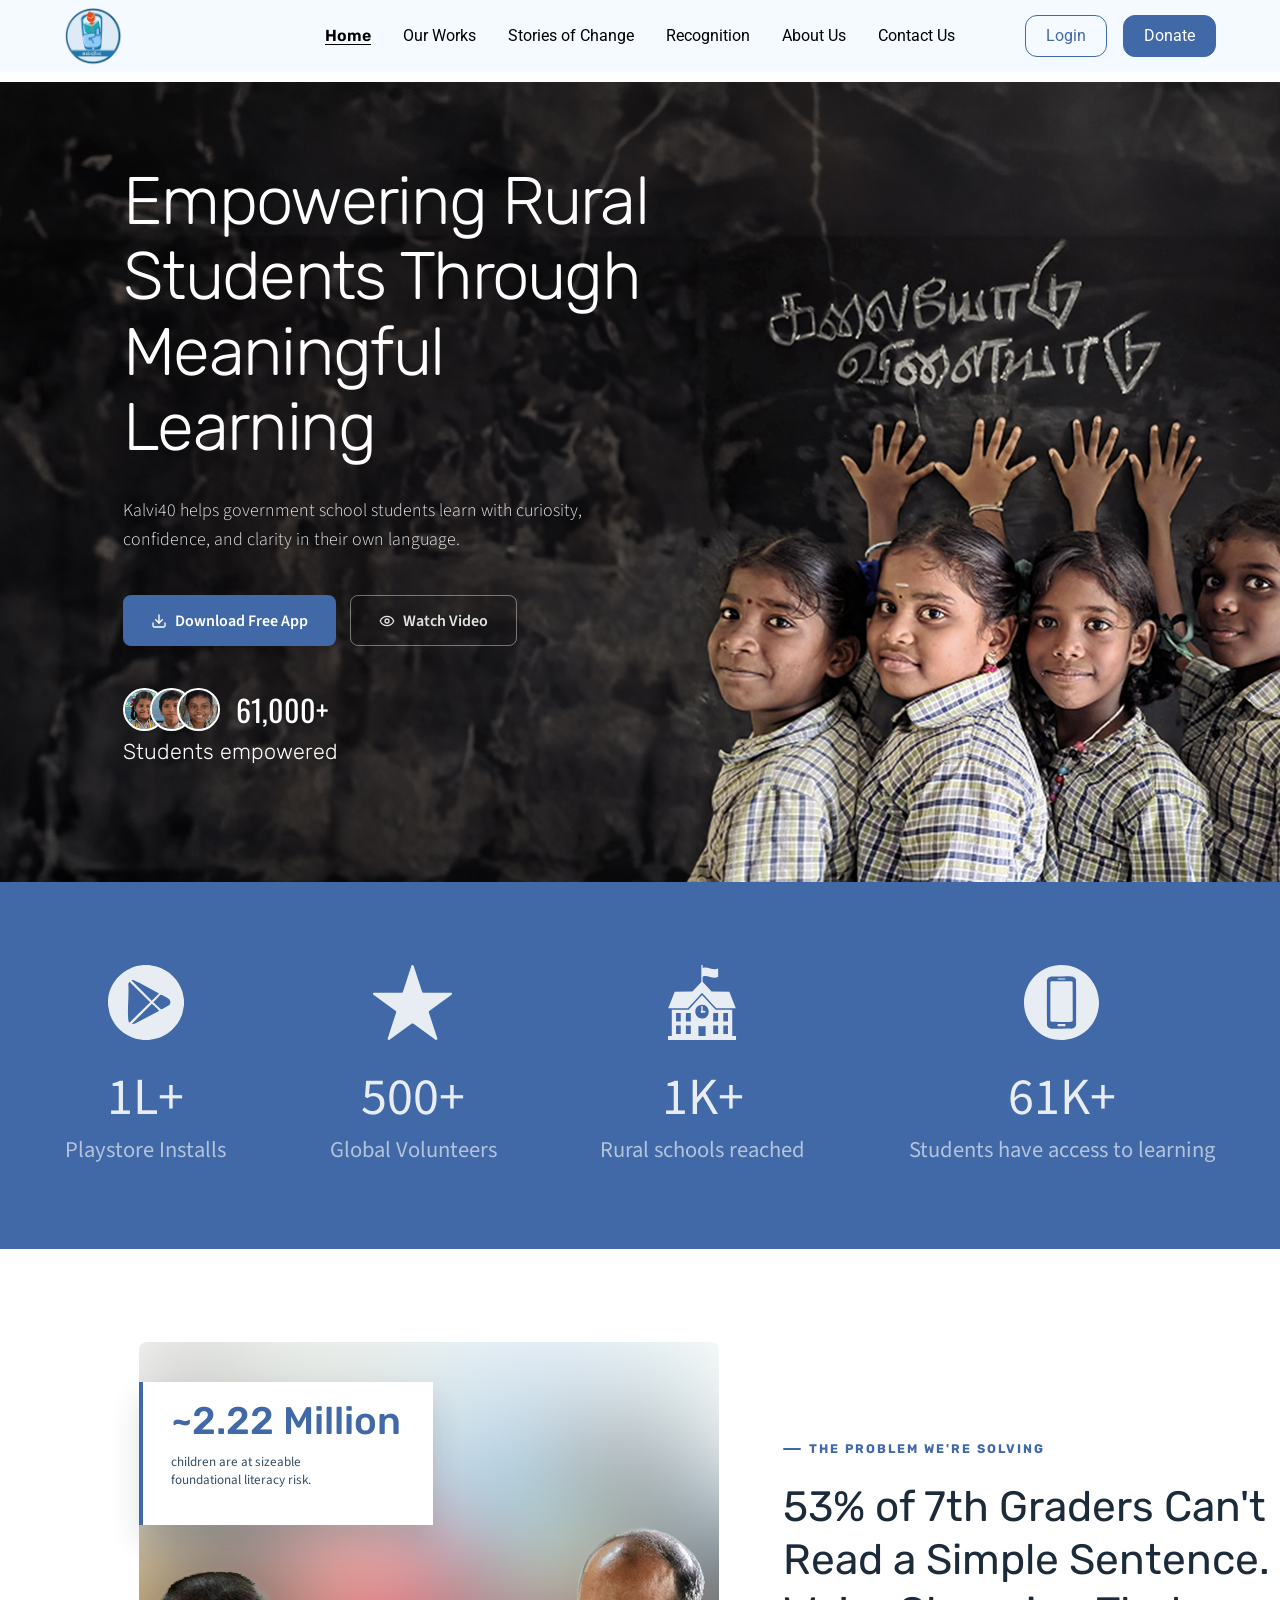
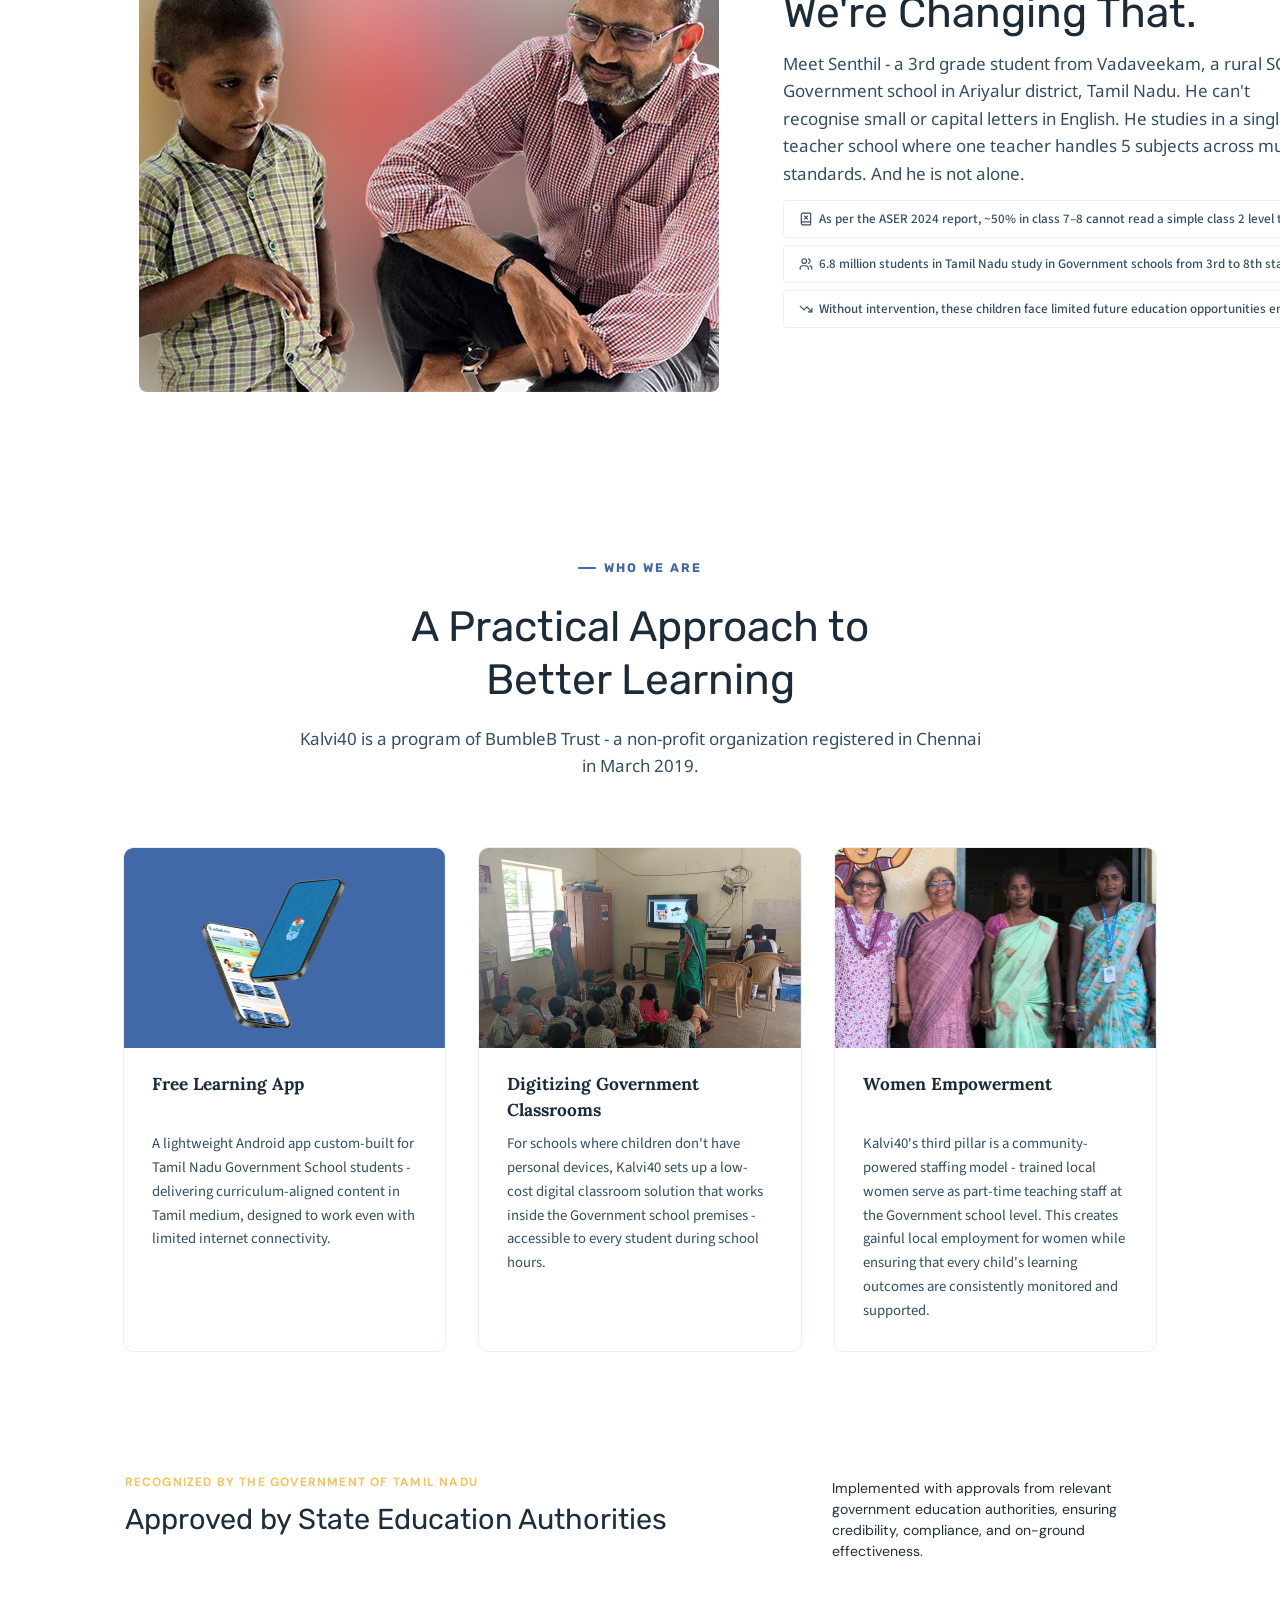
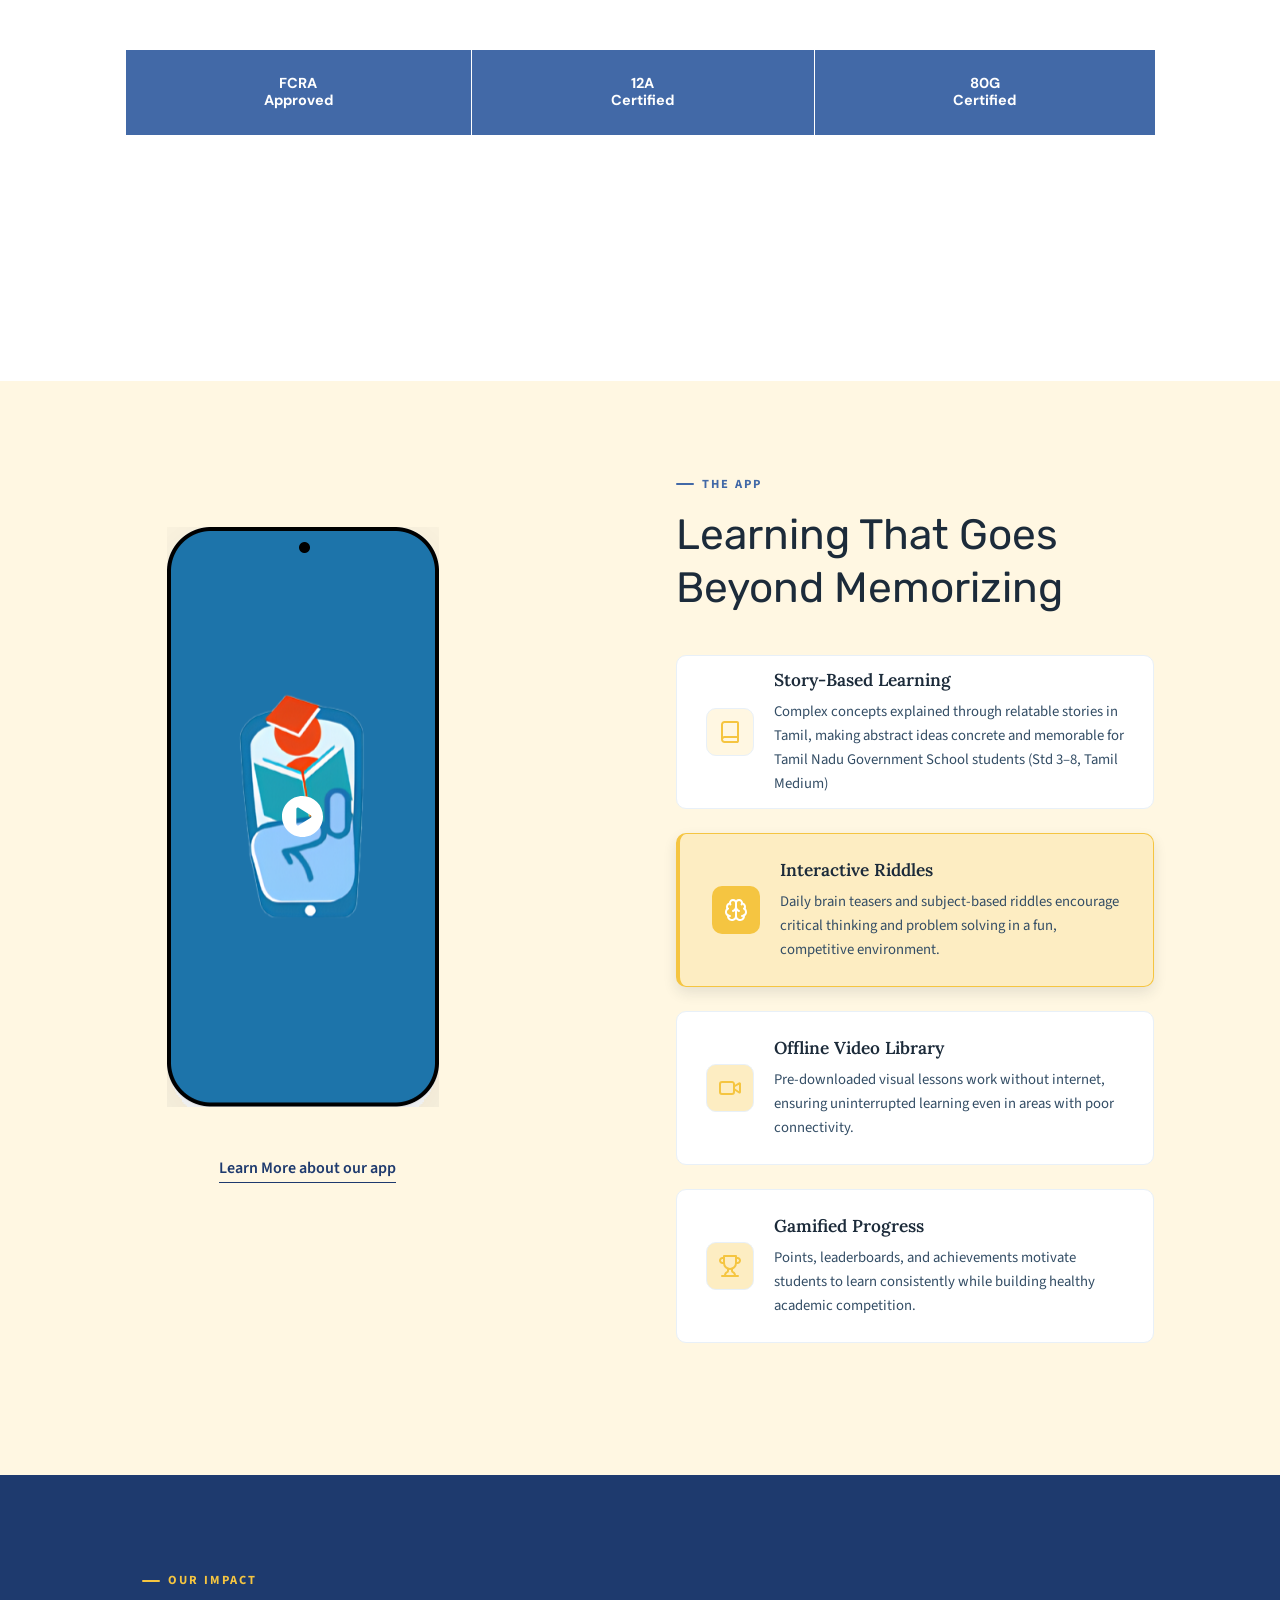
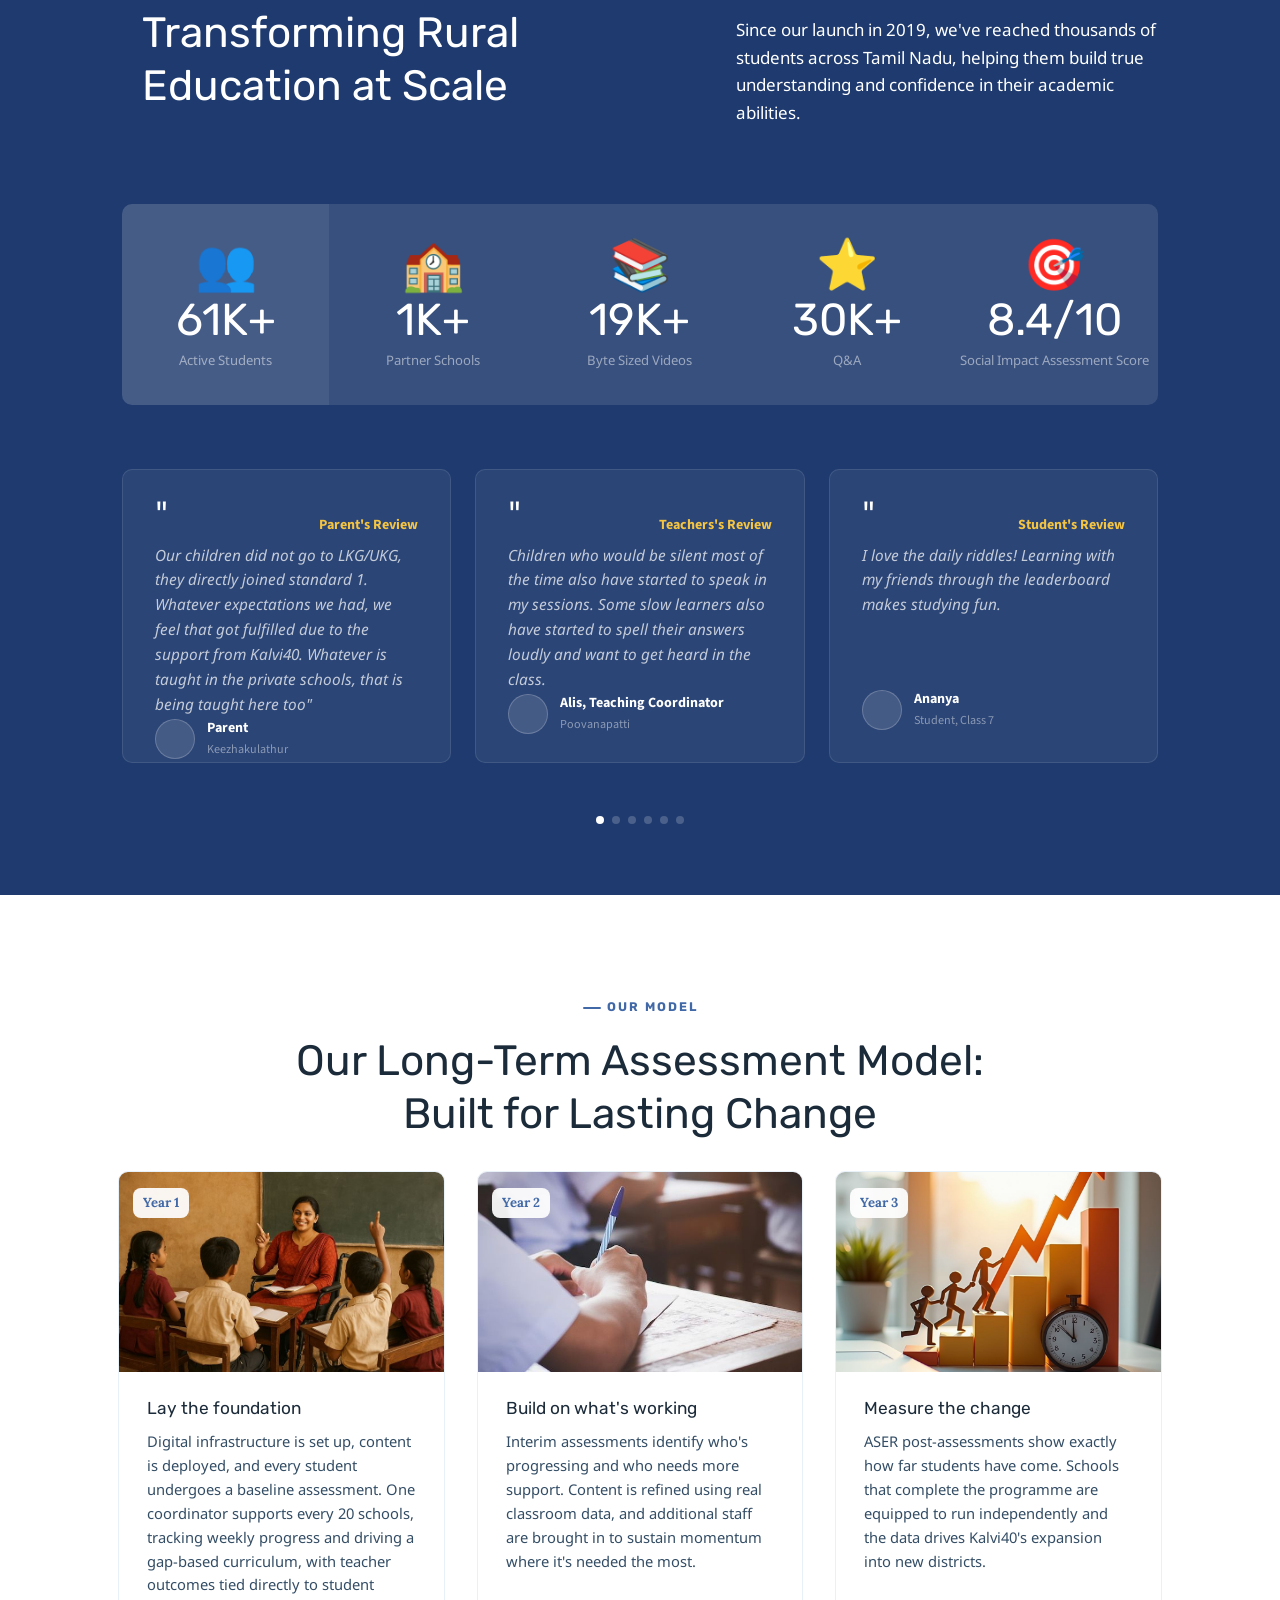
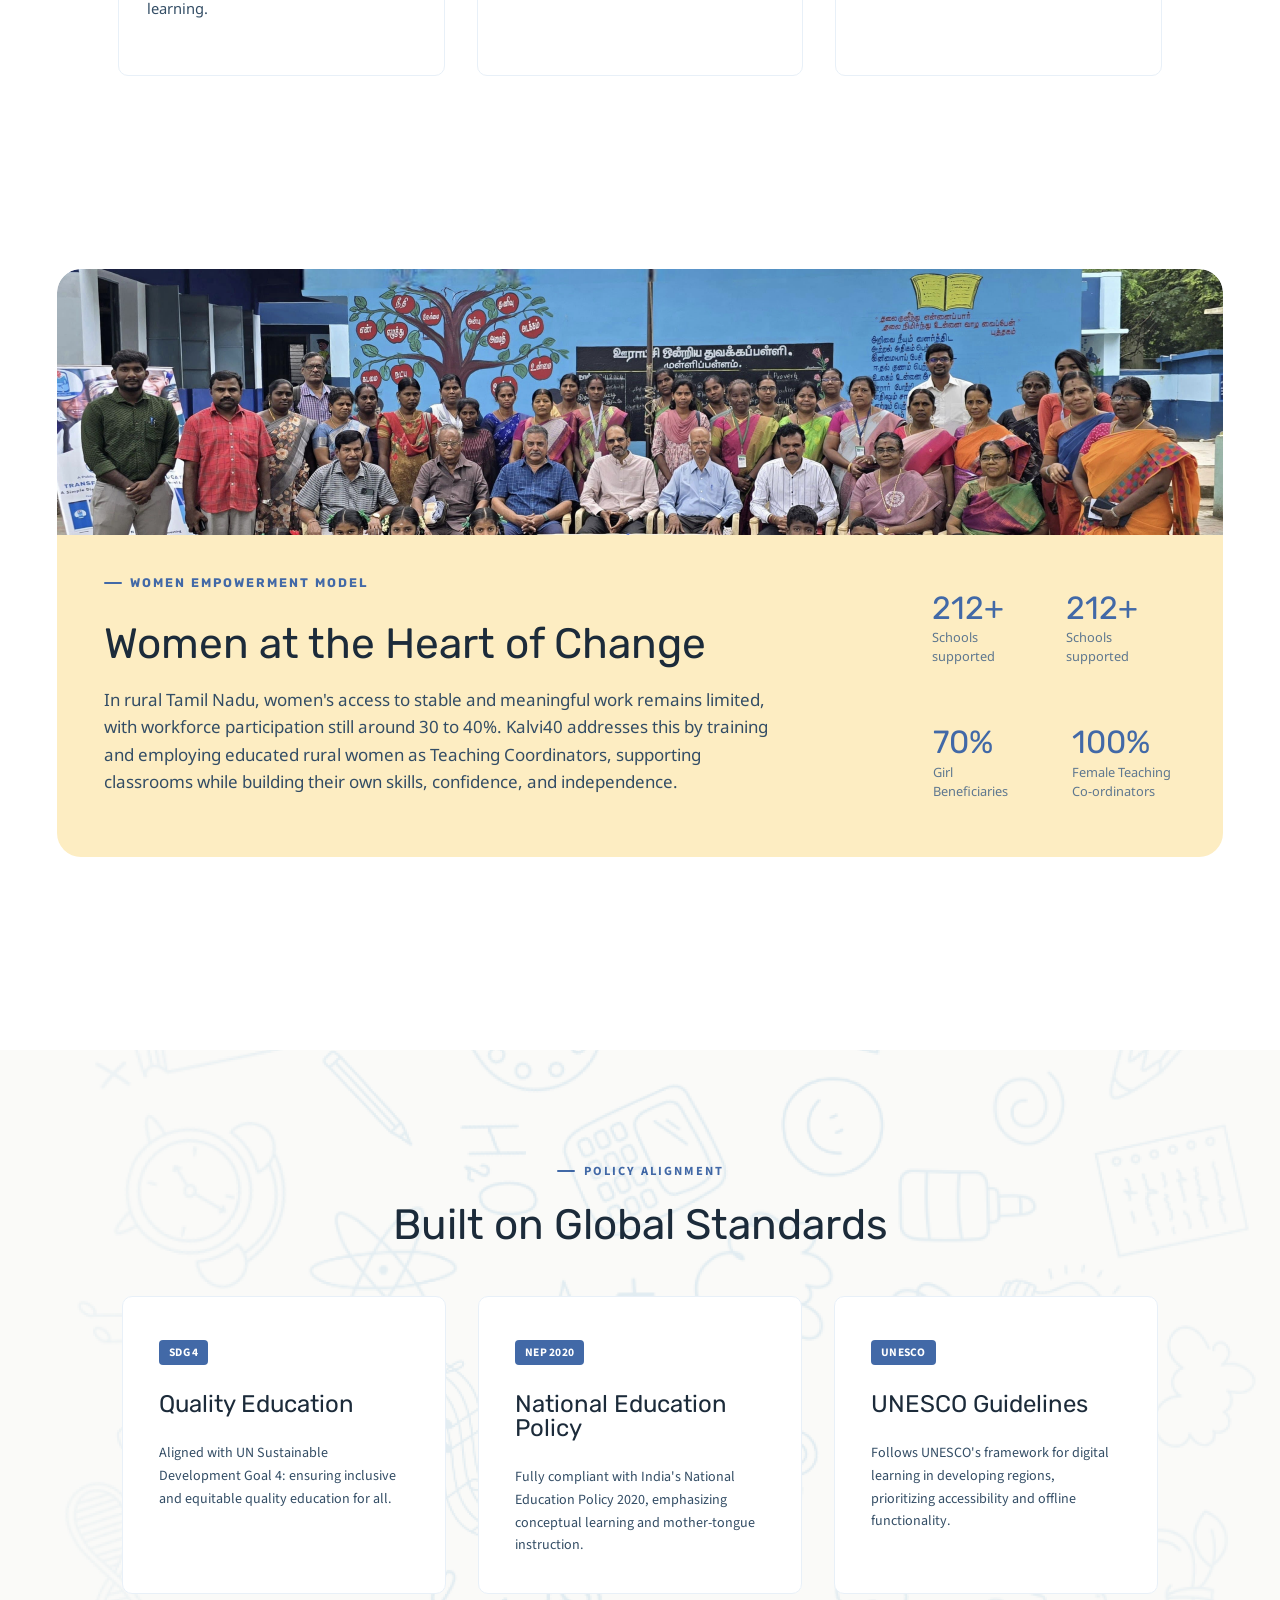
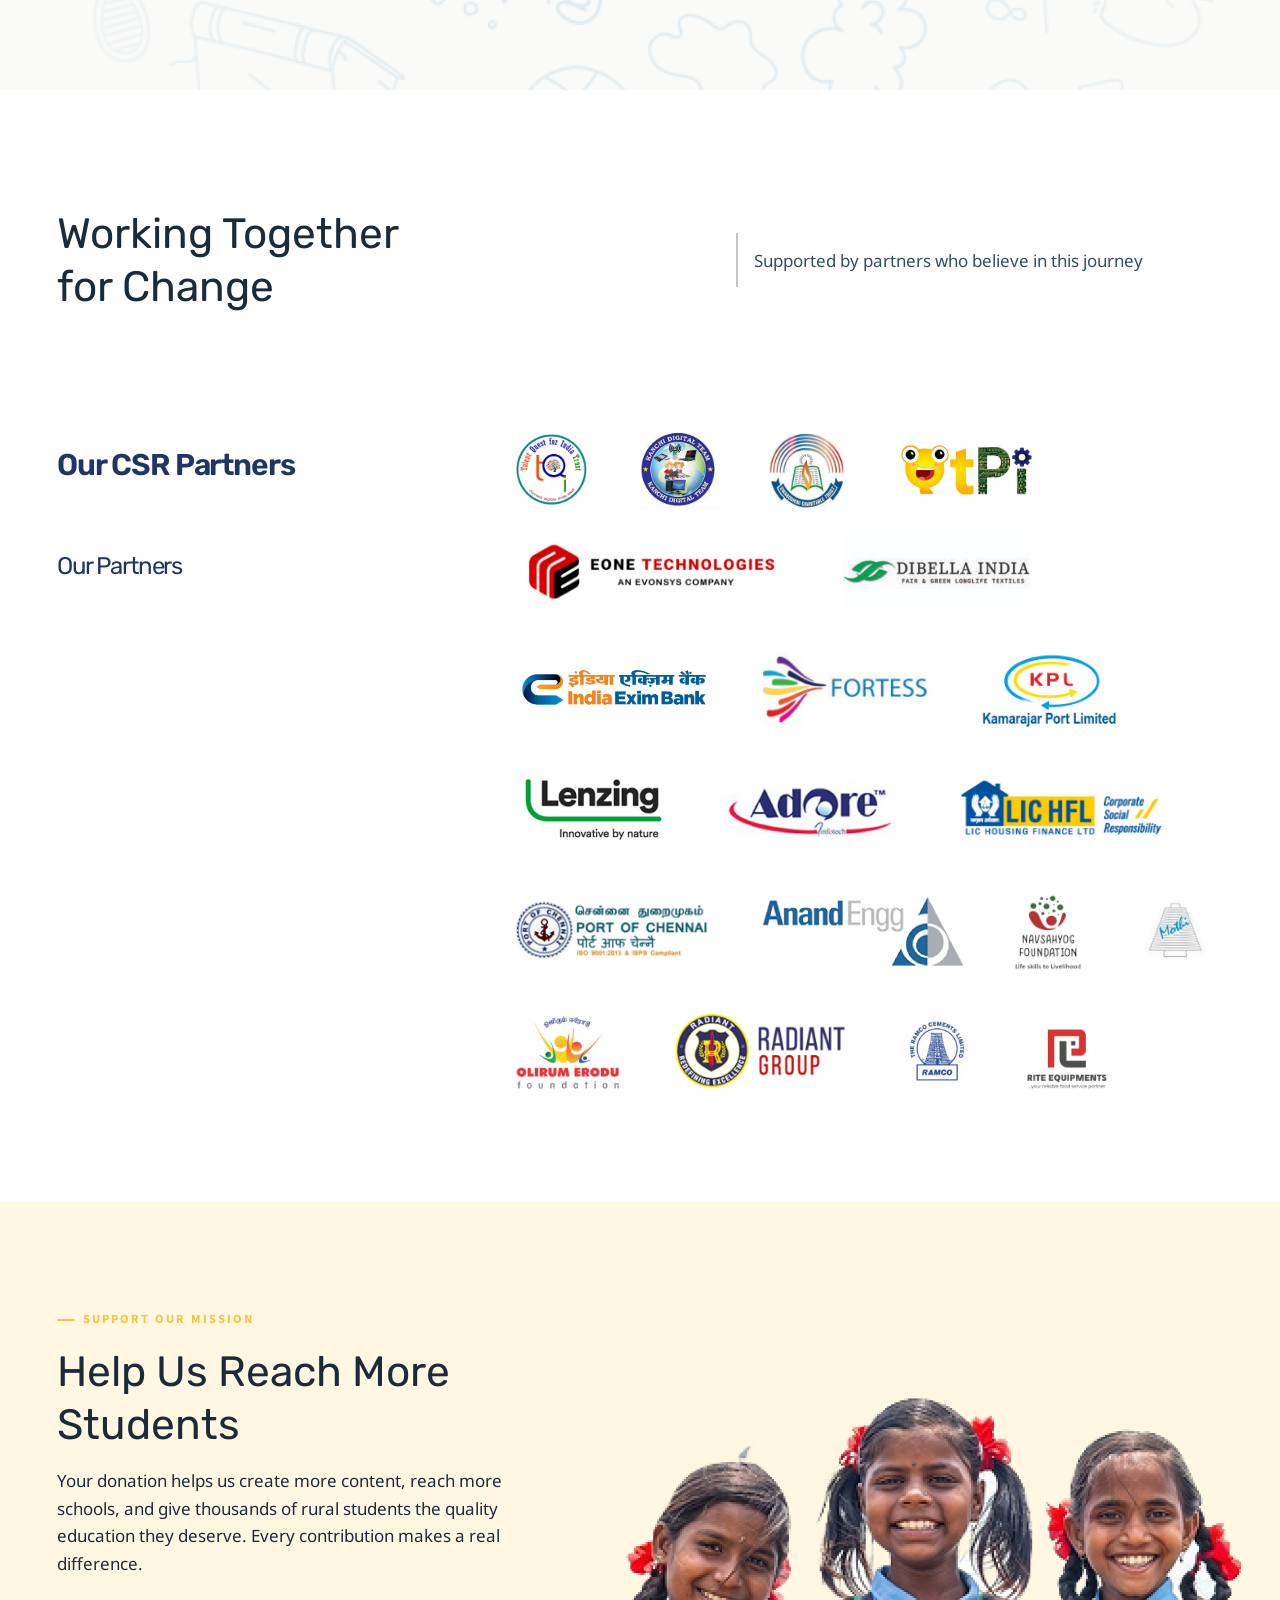
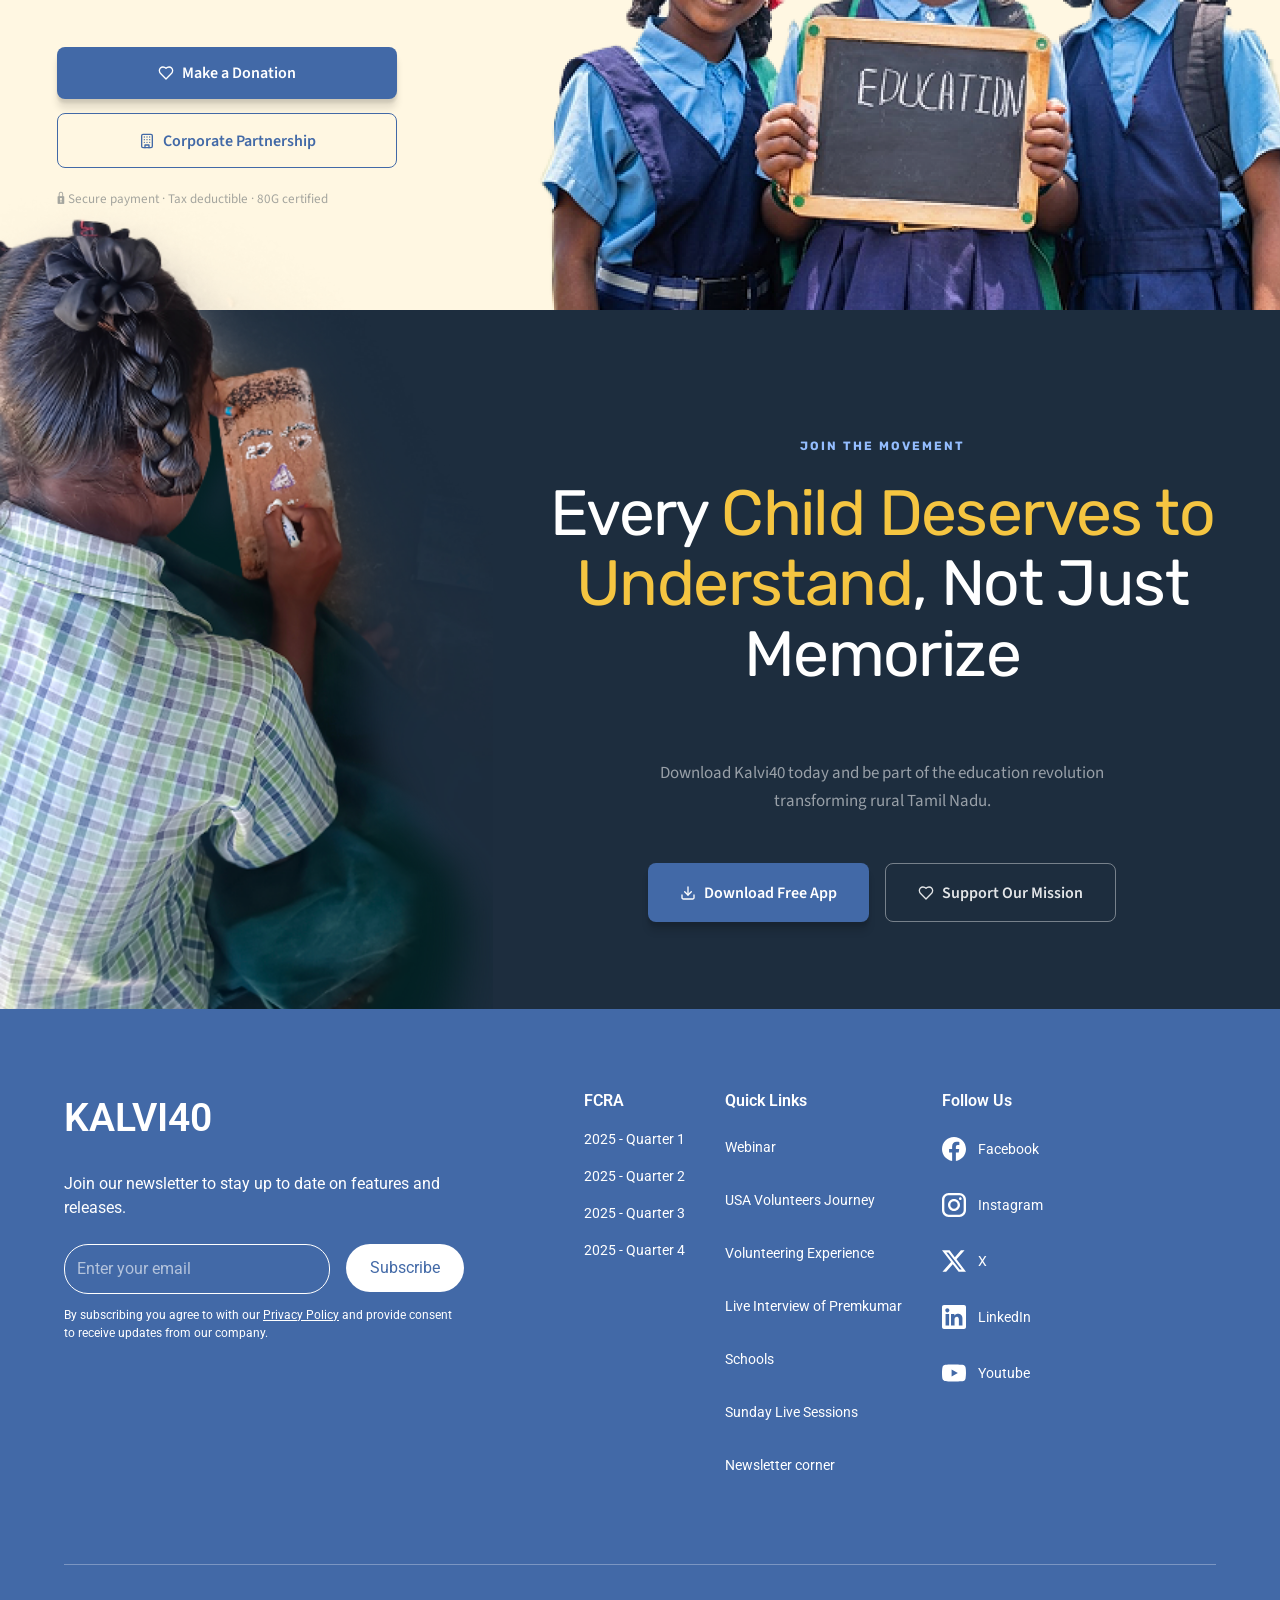
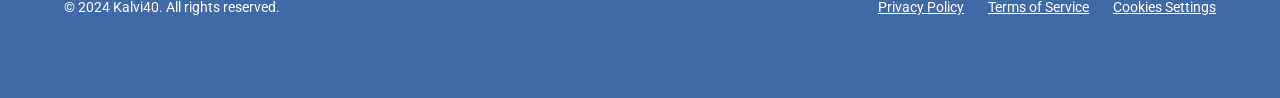
==== commit 3d3f71c9: "Link all navbar pages: Stories, Recognition, Contact Us Updated navbar links across index.html, abou" ====
--- a/index.html
+++ b/index.html
@@ -18,11 +18,11 @@
           </a>
           <div class="navbar__links">
             <a href="index.html" class="navbar__link navbar__link--active">Home</a>
-            <a href="#" class="navbar__link">Our Works</a>
-            <a href="#" class="navbar__link">Stories of Change</a>
-            <a href="#" class="navbar__link">Recognition</a>
+            <a href="our-works.html" class="navbar__link">Our Works</a>
+            <a href="stories.html" class="navbar__link">Stories of Change</a>
+            <a href="recognition.html" class="navbar__link">Recognition</a>
             <a href="about.html" class="navbar__link">About Us</a>
-            <a href="#" class="navbar__link">Contact Us</a>
+            <a href="contact.html" class="navbar__link">Contact Us</a>
           </div>
         </div>
         <div class="navbar__actions">
--- a/styles.css
+++ b/styles.css
@@ -546,6 +546,7 @@
   font-size: 17.28px;
   line-height: 25.92px;
   color: var(--color-navy);
+  min-height: 52px;
 }
 
 .whoweare__card-body {
@@ -1157,6 +1158,7 @@
 .women {
   background: var(--color-white);
   width: 100%;
+  margin-bottom: 193px;
 }
 
 .women__container {
@@ -2790,3 +2792,1741 @@
   box-shadow: 0px 10px 7.5px rgba(0, 0, 0, 0.1), 0px 4px 3px rgba(0, 0, 0, 0.1);
 }
 
+/* ═══════════════════════════════════════════
+   OUR WORKS PAGE
+   ═══════════════════════════════════════════ */
+
+/* ── Section 2: Hero ── */
+.workshero {
+  width: 100%;
+}
+
+.workshero__bg {
+  background: #2e4d84;
+  padding: 100px 0 349px;
+}
+
+.workshero__container {
+  max-width: 1440px;
+  margin: 0 auto;
+  padding: 0 227px;
+  text-align: center;
+}
+
+.workshero__heading {
+  font-family: var(--font-rubik);
+  font-weight: var(--font-weight-regular);
+  font-size: 56px;
+  line-height: 1.2;
+  color: #ffffff;
+  margin: 0 0 24px 0;
+}
+
+.workshero__heading--gold {
+  color: #f5c541;
+}
+
+.workshero__subtitle {
+  font-family: var(--font-source-sans);
+  font-weight: var(--font-weight-regular);
+  font-size: 18px;
+  line-height: 1.5;
+  color: #ffffff;
+  margin: 0;
+  max-width: 954px;
+  margin-left: auto;
+  margin-right: auto;
+}
+
+.workshero__image-wrap {
+  max-width: 1158px;
+  margin: -269px auto 0;
+  padding-bottom: 257px;
+  position: relative;
+  z-index: 1;
+}
+
+.workshero__image {
+  width: 100%;
+  height: 500px;
+  object-fit: cover;
+  border-radius: 24px;
+  display: block;
+  box-shadow: 0px 12px 48px 0px rgba(66, 105, 167, 0.18);
+}
+
+/* ── Section 3: Mobile App ── */
+.worksapp {
+  width: 100%;
+  background: #fff7e2;
+  position: relative;
+  overflow: hidden;
+  padding: 112px 0 0;
+}
+
+.worksapp__deco {
+  position: absolute;
+  top: 200px;
+  left: -530px;
+  width: 2586px;
+  max-width: none;
+  height: auto;
+  transform: rotate(10.49deg);
+  transform-origin: center center;
+  pointer-events: none;
+  z-index: 0;
+}
+
+.worksapp__container {
+  max-width: 1440px;
+  margin: 0 auto;
+  padding: 0 80px;
+  position: relative;
+  z-index: 1;
+}
+
+.worksapp__title-block {
+  max-width: 768px;
+  margin: 0 auto;
+  text-align: center;
+}
+
+.worksapp__heading {
+  font-family: var(--font-rubik);
+  font-weight: var(--font-weight-regular);
+  font-size: 48px;
+  line-height: 1.2;
+  color: #000000;
+  margin: 0 0 24px 0;
+}
+
+.worksapp__text {
+  font-family: 'Roboto', sans-serif;
+  font-weight: var(--font-weight-regular);
+  font-size: 18px;
+  line-height: 1.5;
+  color: #000000;
+  margin: 0;
+}
+
+.worksapp__row {
+  display: flex;
+  align-items: center;
+  gap: 16px;
+  margin-top: 131px;
+  padding-bottom: 112px;
+}
+
+.worksapp__col {
+  flex: 1 1 322px;
+  max-width: 322px;
+  display: flex;
+  flex-direction: column;
+  gap: 64px;
+}
+
+.worksapp__feature {
+  display: flex;
+  flex-direction: column;
+  align-items: center;
+  text-align: center;
+  gap: 16px;
+}
+
+.worksapp__icon--sm {
+  width: 50px;
+  height: 50px;
+}
+
+.worksapp__icon--md {
+  width: 60px;
+  height: 72px;
+  object-fit: contain;
+}
+
+.worksapp__feature-title {
+  font-family: var(--font-rubik);
+  font-weight: var(--font-weight-regular);
+  font-size: 24px;
+  line-height: 1.4;
+  color: #000000;
+  margin: 0;
+}
+
+.worksapp__feature-text {
+  font-family: 'Roboto', sans-serif;
+  font-weight: var(--font-weight-regular);
+  font-size: 16px;
+  line-height: 1.5;
+  color: #000000;
+  margin: 0;
+}
+
+.worksapp__phone {
+  flex: 0 1 604px;
+  height: 604px;
+}
+
+.worksapp__phone-img {
+  width: 100%;
+  height: 100%;
+  object-fit: contain;
+  display: block;
+}
+
+/* ── Section 4: Intuitive Learning Gallery ── */
+.worksgallery {
+  width: 100%;
+  background: #fff7e2;
+  overflow: hidden;
+  padding: 112px 64px;
+}
+
+.worksgallery__container {
+  max-width: 1280px;
+  margin: 0 auto;
+  display: flex;
+  flex-direction: column;
+  gap: 80px;
+}
+
+.worksgallery__title-block {
+  max-width: 768px;
+  display: flex;
+  flex-direction: column;
+  gap: 24px;
+}
+
+.worksgallery__heading {
+  font-family: var(--font-rubik);
+  font-weight: var(--font-weight-regular);
+  font-size: 48px;
+  line-height: 1.2;
+  color: #000000;
+  margin: 0;
+}
+
+.worksgallery__text {
+  font-family: 'Source Sans 3', sans-serif;
+  font-weight: var(--font-weight-regular);
+  font-size: 18px;
+  line-height: 1.5;
+  color: #000000;
+  margin: 0;
+}
+
+.worksgallery__scroll {
+  display: flex;
+  gap: 32px;
+  overflow-x: auto;
+  overflow-y: clip;
+  scrollbar-width: none;
+}
+
+.worksgallery__scroll::-webkit-scrollbar {
+  display: none;
+}
+
+.worksgallery__card {
+  flex: 0 0 430px;
+  display: flex;
+  flex-direction: column;
+  gap: 16px;
+}
+
+.worksgallery__card-img {
+  border: 1px solid #d2d2d2;
+  overflow: hidden;
+  flex-shrink: 0;
+}
+
+.worksgallery__card-img--home {
+  aspect-ratio: 1440 / 819;
+  border-radius: 24px;
+}
+
+.worksgallery__card-img--quiz {
+  height: 245px;
+  border-radius: 24px;
+}
+
+.worksgallery__card-img--test {
+  height: 246px;
+  border-radius: 24px;
+}
+
+.worksgallery__card-img--subject {
+  height: 245px;
+  border-radius: 12px;
+}
+
+.worksgallery__card-img--profile {
+  height: 252px;
+  border-radius: 12px;
+}
+
+.worksgallery__card-img--leaderboard {
+  height: 245px;
+  border-radius: 12px;
+}
+
+.worksgallery__card-photo {
+  width: 100%;
+  height: 100%;
+  object-fit: cover;
+  display: block;
+}
+
+.worksgallery__card-caption {
+  font-family: 'Roboto', sans-serif;
+  font-weight: var(--font-weight-regular);
+  font-size: 18px;
+  line-height: 1.5;
+  color: #000000;
+  margin: 0;
+}
+
+.worksgallery__card-caption--ss3 {
+  font-family: 'Source Sans 3', sans-serif;
+}
+
+.worksgallery__controls {
+  display: flex;
+  align-items: center;
+  justify-content: space-between;
+}
+
+.worksgallery__dots {
+  display: flex;
+  gap: 8px;
+  align-items: center;
+}
+
+.worksgallery__dot {
+  width: 8px;
+  height: 8px;
+  border-radius: 50%;
+  background: transparent;
+  border: 1px solid #000000;
+}
+
+.worksgallery__dot--active {
+  background: #000000;
+}
+
+.worksgallery__arrows {
+  display: flex;
+  gap: 16px;
+}
+
+.worksgallery__arrow {
+  width: 48px;
+  height: 48px;
+  border-radius: 50%;
+  border: 1px solid #000000;
+  background: #ffffff;
+  display: flex;
+  align-items: center;
+  justify-content: center;
+  cursor: pointer;
+  padding: 0;
+}
+
+/* ── Section 5: Key Features ── */
+.worksfeatures {
+  width: 100%;
+  background: #ffffff;
+  overflow: hidden;
+  padding: 112px 64px;
+}
+
+.worksfeatures__container {
+  max-width: 1280px;
+  margin: 0 auto;
+  display: flex;
+  flex-direction: column;
+  align-items: center;
+  gap: 80px;
+}
+
+.worksfeatures__heading {
+  font-family: var(--font-rubik);
+  font-weight: var(--font-weight-regular);
+  font-size: 48px;
+  line-height: 1.2;
+  color: #000000;
+  margin: 0;
+  text-align: center;
+}
+
+.worksfeatures__row {
+  display: flex;
+  gap: 80px;
+  align-items: stretch;
+  width: 100%;
+}
+
+.worksfeatures__image-wrap {
+  flex: 1 1 0;
+  min-width: 0;
+}
+
+.worksfeatures__image {
+  width: 100%;
+  height: 100%;
+  object-fit: cover;
+  display: block;
+}
+
+.worksfeatures__list {
+  flex: 0 0 600px;
+  display: flex;
+  flex-direction: column;
+  gap: 45px;
+  padding: 8px 0;
+}
+
+.worksfeatures__item {
+  display: flex;
+  gap: 24px;
+  align-items: flex-start;
+}
+
+.worksfeatures__num-circle {
+  flex: 0 0 94px;
+  width: 94px;
+  height: 94px;
+  border-radius: 50%;
+  background: #fdf4e0;
+  display: flex;
+  align-items: center;
+  justify-content: center;
+}
+
+.worksfeatures__num {
+  font-family: 'Roboto', sans-serif;
+  font-weight: var(--font-weight-regular);
+  font-size: 52px;
+  line-height: 1.4;
+  color: #fa9141;
+}
+
+.worksfeatures__item-content {
+  flex: 1 1 0;
+  min-width: 0;
+  display: flex;
+  flex-direction: column;
+  gap: 16px;
+}
+
+.worksfeatures__item-title {
+  font-family: var(--font-rubik);
+  font-weight: var(--font-weight-regular);
+  font-size: 24px;
+  line-height: 1.4;
+  color: #000000;
+  margin: 0;
+}
+
+.worksfeatures__item-title--bold {
+  font-family: 'Roboto', sans-serif;
+  font-weight: 700;
+}
+
+.worksfeatures__item-text {
+  font-family: 'Roboto', sans-serif;
+  font-weight: var(--font-weight-regular);
+  font-size: 16px;
+  line-height: 1.5;
+  color: #000000;
+  margin: 0;
+}
+
+/* ── Section 6: Beyond the Classroom ── */
+.worksbeyond {
+  width: 100%;
+  background: #f4faff;
+  overflow: hidden;
+  padding: 112px 64px;
+}
+
+.worksbeyond__container {
+  max-width: 1280px;
+  margin: 0 auto;
+  display: flex;
+  flex-direction: column;
+  align-items: center;
+  gap: 80px;
+}
+
+.worksbeyond__title-block {
+  max-width: 768px;
+  display: flex;
+  flex-direction: column;
+  gap: 24px;
+  text-align: center;
+}
+
+.worksbeyond__heading {
+  font-family: var(--font-rubik);
+  font-weight: var(--font-weight-regular);
+  font-size: 48px;
+  line-height: 1.2;
+  color: #000000;
+  margin: 0;
+}
+
+.worksbeyond__text {
+  font-family: 'Source Sans 3', sans-serif;
+  font-weight: var(--font-weight-regular);
+  font-size: 18px;
+  line-height: 1.5;
+  color: #000000;
+  margin: 0;
+}
+
+.worksbeyond__cards {
+  display: flex;
+  gap: 48px;
+  width: 100%;
+}
+
+.worksbeyond__card {
+  flex: 1 1 0;
+  min-width: 0;
+  display: flex;
+  flex-direction: column;
+}
+
+.worksbeyond__card-img {
+  width: 100%;
+  aspect-ratio: 395 / 408;
+  border-radius: 24px;
+  overflow: hidden;
+  flex-shrink: 0;
+}
+
+.worksbeyond__card-photo {
+  width: 100%;
+  height: 100%;
+  object-fit: cover;
+  display: block;
+}
+
+.worksbeyond__card-title {
+  font-family: 'Roboto', sans-serif;
+  font-weight: 700;
+  font-size: 24px;
+  line-height: 1.4;
+  color: #000000;
+  margin: 0;
+  text-align: center;
+  padding: 12px 0;
+}
+
+.worksbeyond__card-text {
+  font-family: 'Source Sans 3', sans-serif;
+  font-weight: var(--font-weight-regular);
+  font-size: 16px;
+  line-height: 1.5;
+  color: #000000;
+  margin: 0;
+  text-align: center;
+}
+
+/* ── Section 7: Inside the Learning Experience ── */
+.worksexperience {
+  width: 100%;
+  background: #ffffff;
+  overflow: hidden;
+  padding: 112px 64px;
+}
+
+.worksexperience__container {
+  max-width: 1280px;
+  margin: 0 auto;
+  display: flex;
+  flex-direction: column;
+  align-items: center;
+  gap: 80px;
+}
+
+.worksexperience__heading {
+  font-family: var(--font-rubik);
+  font-weight: var(--font-weight-regular);
+  font-size: 48px;
+  line-height: 1.2;
+  color: #000000;
+  margin: 0;
+  text-align: center;
+}
+
+.worksexperience__grid {
+  display: flex;
+  flex-direction: column;
+  gap: 48px;
+  width: 100%;
+}
+
+.worksexperience__row {
+  display: flex;
+  gap: 48px;
+}
+
+.worksexperience__cell {
+  flex: 1 1 0;
+  min-width: 0;
+  aspect-ratio: 395 / 240;
+  overflow: hidden;
+}
+
+.worksexperience__img {
+  width: 100%;
+  height: 100%;
+  object-fit: cover;
+  display: block;
+}
+
+/* ── Section 8: Expanding the Reach ── */
+.worksreach {
+  width: 100%;
+  background: #ffffff;
+  overflow: hidden;
+  padding: 112px 64px;
+}
+
+.worksreach__container {
+  max-width: 1280px;
+  margin: 0 auto;
+  display: flex;
+  flex-direction: column;
+  align-items: center;
+  gap: 80px;
+}
+
+.worksreach__title-block {
+  max-width: 768px;
+  display: flex;
+  flex-direction: column;
+  align-items: center;
+  gap: 24px;
+  text-align: center;
+}
+
+.worksreach__heading {
+  font-family: var(--font-rubik);
+  font-weight: var(--font-weight-regular);
+  font-size: 48px;
+  line-height: 1.2;
+  color: #000000;
+  margin: 0;
+  max-width: 462px;
+}
+
+.worksreach__text {
+  font-family: 'Source Sans 3', sans-serif;
+  font-weight: var(--font-weight-regular);
+  font-size: 18px;
+  line-height: 1.5;
+  color: #000000;
+  margin: 0;
+  max-width: 560px;
+}
+
+.worksreach__cards {
+  display: flex;
+  gap: 48px;
+  width: 100%;
+}
+
+.worksreach__card {
+  flex: 1 1 0;
+  min-width: 0;
+  display: flex;
+  flex-direction: column;
+  gap: 24px;
+}
+
+.worksreach__card-img {
+  width: 100%;
+  aspect-ratio: 395 / 218;
+  overflow: hidden;
+  flex-shrink: 0;
+}
+
+.worksreach__card-photo {
+  width: 100%;
+  height: 100%;
+  object-fit: cover;
+  display: block;
+}
+
+.worksreach__card-content {
+  display: flex;
+  flex-direction: column;
+  gap: 8px;
+}
+
+.worksreach__card-title {
+  font-family: var(--font-rubik);
+  font-weight: var(--font-weight-regular);
+  font-size: 24px;
+  line-height: 1.4;
+  color: #000000;
+  margin: 0;
+}
+
+.worksreach__card-text {
+  font-family: 'Roboto', sans-serif;
+  font-weight: var(--font-weight-regular);
+  font-size: 16px;
+  line-height: 1.5;
+  color: #000000;
+  margin: 0;
+}
+
+/* ── Section 9: Donate CTA ── */
+.workscta {
+  width: 100%;
+  position: relative;
+  overflow: hidden;
+  aspect-ratio: 1440 / 522;
+}
+
+.workscta__bg {
+  position: absolute;
+  bottom: 0;
+  left: 0;
+  width: 100%;
+  height: 84.3%;
+  object-fit: cover;
+  display: block;
+}
+
+.workscta__panel {
+  position: absolute;
+  top: 0;
+  right: 0;
+  width: 45.14%;
+  height: 82.47%;
+  background: #f5c541;
+  clip-path: polygon(0 0, 100% 18.93%, 100% 100%, 0 100%);
+  filter: drop-shadow(0px 4px 4px rgba(0, 0, 0, 0.25));
+  display: flex;
+  flex-direction: column;
+  justify-content: center;
+  align-items: flex-start;
+  padding: 80px 60px;
+}
+
+.workscta__heading {
+  font-family: var(--font-rubik);
+  font-weight: 500;
+  font-size: 48px;
+  line-height: 1.2;
+  color: #000000;
+  margin: 0;
+  max-width: 483px;
+}
+
+.workscta__btn {
+  display: inline-flex;
+  align-items: center;
+  justify-content: center;
+  background: #4269a7;
+  color: #ffffff;
+  font-family: 'Roboto', sans-serif;
+  font-weight: var(--font-weight-regular);
+  font-size: 21px;
+  line-height: 1.5;
+  padding: 16px 32px;
+  border-radius: 16px;
+  text-decoration: none;
+}
+
+/* ============================================
+   STORIES OF CHANGE PAGE
+   ============================================ */
+
+/* ============================================
+   Stories Section 2: Hero
+   ============================================ */
+.storieshero {
+  width: 100%;
+  background: var(--color-white);
+}
+
+.storieshero__video {
+  position: relative;
+  width: 100%;
+  aspect-ratio: 1440 / 724;
+  overflow: hidden;
+}
+
+.storieshero__bg {
+  width: 100%;
+  height: 100%;
+  object-fit: cover;
+  display: block;
+}
+
+.storieshero__play {
+  position: absolute;
+  top: 50%;
+  left: 50%;
+  transform: translate(-50%, -50%);
+  width: 160px;
+  height: 160px;
+  display: flex;
+  align-items: center;
+  justify-content: center;
+}
+
+.storieshero__play-img {
+  width: 100%;
+  height: 100%;
+  object-fit: contain;
+}
+
+.storieshero__content {
+  padding: 80px 80px;
+}
+
+.storieshero__container {
+  max-width: 1280px;
+  margin: 0 auto;
+}
+
+.storieshero__row {
+  display: flex;
+  gap: 80px;
+  align-items: flex-start;
+}
+
+.storieshero__col-left {
+  flex: 1;
+}
+
+.storieshero__col-right {
+  flex: 1;
+}
+
+.storieshero__heading {
+  font-family: var(--font-rubik);
+  font-weight: var(--font-weight-regular);
+  font-size: 56px;
+  line-height: 1.2;
+  color: #000000;
+  margin: 0;
+}
+
+.storieshero__body {
+  font-family: 'Roboto', sans-serif;
+  font-weight: var(--font-weight-regular);
+  font-size: 18px;
+  line-height: 1.5;
+  color: #000000;
+  margin: 0;
+}
+
+/* ============================================
+   Stories Section 3: Teachers & Community Testimonials
+   ============================================ */
+.storiesteachers {
+  width: 100%;
+  background: var(--color-white);
+  padding: 112px 64px;
+}
+
+.storiesteachers__container {
+  max-width: 1280px;
+  margin: 0 auto;
+}
+
+.storiesteachers__row {
+  display: flex;
+  gap: 80px;
+  align-items: center;
+}
+
+.storiesteachers__left {
+  flex: 1;
+  display: flex;
+  flex-direction: column;
+  gap: 24px;
+}
+
+.storiesteachers__heading {
+  font-family: var(--font-rubik);
+  font-weight: var(--font-weight-regular);
+  font-size: 56px;
+  line-height: 1.2;
+  color: #000000;
+  margin: 0;
+  max-width: 634px;
+}
+
+.storiesteachers__body {
+  font-family: 'Roboto', sans-serif;
+  font-weight: var(--font-weight-regular);
+  font-size: 18px;
+  line-height: 1.5;
+  color: #000000;
+  margin: 0;
+}
+
+.storiesteachers__right {
+  position: relative;
+  width: 600px;
+  height: 600px;
+  flex-shrink: 0;
+  overflow: hidden;
+}
+
+.storiesteachers__img {
+  width: 100%;
+  height: 100%;
+  object-fit: cover;
+  display: block;
+}
+
+.storiesteachers__overlay {
+  position: absolute;
+  inset: 0;
+  background: rgba(0, 0, 0, 0.5);
+}
+
+.storiesteachers__play {
+  position: absolute;
+  top: 50%;
+  left: 50%;
+  transform: translate(-50%, -50%);
+  width: 64px;
+  height: 64px;
+  display: flex;
+  align-items: center;
+  justify-content: center;
+}
+
+.storiesteachers__play-svg {
+  width: 100%;
+  height: 100%;
+}
+
+/* ============================================
+   Stories Section 4: Our Impact
+   ============================================ */
+.storiesimpact {
+  width: 100%;
+  background: #1e3a6e;
+  padding: 96px 0 77px;
+}
+
+.storiesimpact__container {
+  max-width: 1036px;
+  width: 100%;
+  margin: 0 auto;
+}
+
+.storiesimpact__header {
+  display: flex;
+  gap: 40px;
+  align-items: flex-start;
+  margin-bottom: 75px;
+}
+
+.storiesimpact__header-left {
+  flex-shrink: 0;
+}
+
+.storiesimpact__label {
+  display: flex;
+  align-items: center;
+  gap: 8px;
+  margin-bottom: 16px;
+}
+
+.storiesimpact__label-dash {
+  width: 20px;
+  height: 2px;
+  background: #f5c541;
+}
+
+.storiesimpact__label-text {
+  font-family: var(--font-source-sans);
+  font-weight: var(--font-weight-bold);
+  font-size: 12.48px;
+  line-height: 1;
+  color: #f5c541;
+  text-transform: uppercase;
+  letter-spacing: 1px;
+}
+
+.storiesimpact__heading {
+  font-family: var(--font-rubik);
+  font-weight: var(--font-weight-regular);
+  font-size: 42.4px;
+  line-height: 1.2;
+  color: #ffffff;
+  margin: 0;
+}
+
+.storiesimpact__body {
+  font-family: 'Noto Sans', sans-serif;
+  font-weight: var(--font-weight-regular);
+  font-size: 16.96px;
+  line-height: 27.56px;
+  color: rgba(255, 255, 255, 0.72);
+  margin: 0;
+  max-width: 531px;
+}
+
+.storiesimpact__stats {
+  display: flex;
+  gap: 0;
+  margin-bottom: 64px;
+}
+
+.storiesimpact__stat {
+  width: 206px;
+  height: 201px;
+  background: rgba(255, 255, 255, 0.04);
+  display: flex;
+  flex-direction: column;
+  align-items: center;
+  justify-content: center;
+  text-align: center;
+  gap: 8px;
+}
+
+.storiesimpact__stat + .storiesimpact__stat {
+  margin-left: 1px;
+}
+
+.storiesimpact__stat--highlight {
+  background: rgba(255, 255, 255, 0.1);
+}
+
+.storiesimpact__stat-emoji {
+  font-size: 50px;
+  line-height: 1;
+}
+
+.storiesimpact__stat-number {
+  font-family: var(--font-rubik);
+  font-weight: var(--font-weight-regular);
+  font-size: 44.8px;
+  line-height: 1;
+  color: #ffffff;
+}
+
+.storiesimpact__stat-label {
+  font-family: 'Noto Sans', sans-serif;
+  font-weight: var(--font-weight-regular);
+  font-size: 13.12px;
+  line-height: 1.5;
+  color: rgba(255, 255, 255, 0.5);
+}
+
+.storiesimpact__testimonials {
+  display: flex;
+  gap: 24px;
+  margin-bottom: 77px;
+}
+
+.storiesimpact__card {
+  width: 329px;
+  flex-shrink: 0;
+  background: rgba(255, 255, 255, 0.06);
+  border: 1px solid rgba(255, 255, 255, 0.1);
+  border-radius: 10px;
+  padding: 33px;
+  display: flex;
+  flex-direction: column;
+}
+
+.storiesimpact__card-header {
+  display: flex;
+  align-items: center;
+  justify-content: space-between;
+  margin-bottom: 12px;
+}
+
+.storiesimpact__card-quote {
+  font-family: var(--font-lora);
+  font-weight: var(--font-weight-regular);
+  font-size: 38.4px;
+  line-height: 1;
+  color: #ffffff;
+}
+
+.storiesimpact__card-category {
+  font-family: var(--font-source-sans);
+  font-weight: var(--font-weight-bold);
+  font-size: 14.08px;
+  line-height: 1;
+  color: #f5c541;
+}
+
+.storiesimpact__card-text {
+  font-family: 'Noto Sans', sans-serif;
+  font-weight: var(--font-weight-regular);
+  font-style: italic;
+  font-size: 15.36px;
+  line-height: 1.5;
+  color: rgba(255, 255, 255, 0.72);
+  margin: 0 0 auto 0;
+}
+
+.storiesimpact__card-author {
+  display: flex;
+  align-items: center;
+  gap: 12px;
+  margin-top: 24px;
+}
+
+.storiesimpact__card-avatar {
+  width: 40px;
+  height: 40px;
+  border-radius: 50%;
+  background: rgba(255, 255, 255, 0.12);
+  border: 1.5px solid rgba(255, 255, 255, 0.2);
+  flex-shrink: 0;
+}
+
+.storiesimpact__card-info {
+  display: flex;
+  flex-direction: column;
+  gap: 2px;
+}
+
+.storiesimpact__card-name {
+  font-family: var(--font-source-sans);
+  font-weight: var(--font-weight-bold);
+  font-size: 14.08px;
+  line-height: 1.5;
+  color: #ffffff;
+}
+
+.storiesimpact__card-role {
+  font-family: var(--font-source-sans);
+  font-weight: var(--font-weight-regular);
+  font-size: 12.16px;
+  line-height: 1.5;
+  color: rgba(255, 255, 255, 0.45);
+}
+
+.storiesimpact__dots {
+  display: flex;
+  gap: 8px;
+  justify-content: center;
+}
+
+.storiesimpact__dot {
+  width: 8px;
+  height: 8px;
+  border-radius: 50%;
+  background: rgba(255, 255, 255, 0.3);
+}
+
+.storiesimpact__dot--active {
+  background: #ffffff;
+}
+
+/* ============================================
+   Stories Section 5: Donate CTA
+   ============================================ */
+.storiescta {
+  width: 100%;
+  position: relative;
+  overflow: hidden;
+  aspect-ratio: 1440 / 522;
+  margin-top: -5.694%;
+  z-index: 1;
+}
+
+.storiescta__bg {
+  position: absolute;
+  bottom: 0;
+  left: 0;
+  width: 100%;
+  height: 84.29%;
+  object-fit: cover;
+  display: block;
+}
+
+.storiescta__panel {
+  position: absolute;
+  top: 0;
+  right: 3.89%;
+  width: 40.97%;
+  height: 82.57%;
+  background: #f5c541;
+  clip-path: polygon(0 0, 100% 18.93%, 100% 100%, 0 100%);
+  filter: drop-shadow(0px 4px 4px rgba(0, 0, 0, 0.25));
+  display: flex;
+  flex-direction: column;
+  justify-content: center;
+  align-items: flex-start;
+  padding: 80px 65px;
+}
+
+.storiescta__heading {
+  font-family: var(--font-rubik);
+  font-weight: var(--font-weight-regular);
+  font-size: 40px;
+  line-height: 1.2;
+  color: #000000;
+  margin: 0;
+  max-width: 398px;
+}
+
+.storiescta__btn {
+  display: inline-flex;
+  align-items: center;
+  justify-content: center;
+  background: #4269a7;
+  color: #ffffff;
+  font-family: 'Roboto', sans-serif;
+  font-weight: var(--font-weight-regular);
+  font-size: 21.21px;
+  line-height: 1.5;
+  padding: 16px 32px;
+  border-radius: 16px;
+  text-decoration: none;
+  margin-top: 41px;
+}
+
+/* ============================================
+   RECOGNITION PAGE
+   ============================================ */
+
+/* ============================================
+   Recognition Section 2: Awards & Recognitions
+   ============================================ */
+.recogawards {
+  width: 100%;
+  background: #fafaf8;
+  padding: 97px 0 80px;
+}
+
+.recogawards__container {
+  width: 100%;
+  max-width: 1104px;
+  margin: 0 auto;
+  padding: 0 80px;
+}
+
+.recogawards__title {
+  font-family: var(--font-rubik);
+  font-weight: var(--font-weight-regular);
+  font-size: 48px;
+  line-height: 1.2;
+  color: #000000;
+  text-align: center;
+  margin: 0 0 152px 0;
+}
+
+.recogawards__row {
+  display: flex;
+  gap: 80px;
+  align-items: flex-start;
+}
+
+.recogawards__timeline {
+  flex: 1;
+  position: relative;
+  padding-left: 82px;
+}
+
+.recogawards__line {
+  position: absolute;
+  left: 28px;
+  top: 57px;
+  bottom: 57px;
+  width: 1px;
+  background: #4269a7;
+}
+
+.recogawards__item {
+  display: flex;
+  align-items: flex-start;
+  gap: 25px;
+  position: relative;
+}
+
+.recogawards__item + .recogawards__item {
+  margin-top: 139px;
+}
+
+.recogawards__icon {
+  width: 57px;
+  height: 57px;
+  border-radius: 50%;
+  background: #4269a7;
+  display: flex;
+  align-items: center;
+  justify-content: center;
+  flex-shrink: 0;
+  position: absolute;
+  left: -82px;
+  top: 0;
+  z-index: 1;
+}
+
+.recogawards__content {
+  display: flex;
+  flex-direction: column;
+  gap: 15px;
+}
+
+.recogawards__heading {
+  font-family: var(--font-rubik);
+  font-weight: var(--font-weight-regular);
+  font-size: 24px;
+  line-height: 1.4;
+  color: #000000;
+  margin: 0;
+}
+
+.recogawards__body {
+  font-family: 'Inter', sans-serif;
+  font-weight: 400;
+  font-size: 16px;
+  line-height: 1.5;
+  color: #000000;
+  margin: 0;
+  max-width: 489px;
+}
+
+.recogawards__cert {
+  width: 433px;
+  flex-shrink: 0;
+}
+
+.recogawards__cert-img {
+  width: 100%;
+  height: auto;
+  display: block;
+  border-radius: 8px;
+}
+
+.recogawards__dots {
+  display: flex;
+  gap: 8px;
+  justify-content: center;
+  margin-top: 72px;
+}
+
+.recogawards__dot {
+  width: 8px;
+  height: 8px;
+  border-radius: 50%;
+  background: rgba(0, 0, 0, 0.2);
+}
+
+.recogawards__dot--active {
+  background: #000000;
+}
+
+/* ============================================
+   Recognition Section 3: Partners
+   ============================================ */
+.recogpartners {
+  width: 100%;
+  background: #ffffff;
+  padding: 96px 0 120px;
+}
+
+.recogpartners__container {
+  width: 100%;
+  max-width: 1172px;
+  margin: 0 auto;
+  padding: 0 80px;
+}
+
+.recogpartners__header {
+  display: flex;
+  align-items: flex-start;
+  gap: 80px;
+  margin-bottom: 80px;
+}
+
+.recogpartners__heading {
+  font-family: var(--font-rubik);
+  font-weight: var(--font-weight-regular);
+  font-size: 42.4px;
+  line-height: 1.25;
+  color: #1c2b3a;
+  margin: 0;
+  max-width: 361px;
+  flex-shrink: 0;
+}
+
+.recogpartners__subtitle-wrap {
+  display: flex;
+  align-items: flex-start;
+  gap: 12px;
+  padding-top: 12px;
+}
+
+.recogpartners__subtitle-line {
+  width: 2px;
+  height: 54px;
+  background: #4269a7;
+  flex-shrink: 0;
+}
+
+.recogpartners__subtitle {
+  font-family: 'Noto Sans', sans-serif;
+  font-weight: 400;
+  font-size: 16.96px;
+  line-height: 1.7;
+  color: #000000;
+  margin: 0;
+}
+
+.recogpartners__body {
+  display: flex;
+  gap: 60px;
+  align-items: flex-start;
+}
+
+.recogpartners__labels {
+  width: 240px;
+  flex-shrink: 0;
+  padding-top: 8px;
+}
+
+.recogpartners__label {
+  font-family: var(--font-rubik);
+  font-weight: var(--font-weight-regular);
+  font-size: 24px;
+  line-height: 1.4;
+  color: #000000;
+  margin: 0;
+}
+
+.recogpartners__label--csr {
+  font-weight: var(--font-weight-semibold);
+  font-size: 30px;
+  text-decoration: underline;
+  text-underline-offset: 6px;
+}
+
+.recogpartners__divider {
+  width: 242px;
+  height: 1px;
+  background: #000000;
+  margin: 16px 0;
+}
+
+.recogpartners__logos {
+  flex: 1;
+  display: flex;
+  flex-direction: column;
+  gap: 40px;
+}
+
+.recogpartners__grid {
+  display: grid;
+  gap: 32px;
+  align-items: center;
+  justify-items: center;
+}
+
+.recogpartners__grid--csr {
+  grid-template-columns: repeat(4, 1fr);
+}
+
+.recogpartners__grid--partners {
+  grid-template-columns: repeat(4, 1fr);
+}
+
+.recogpartners__logo {
+  max-width: 100%;
+  max-height: 110px;
+  object-fit: contain;
+  display: block;
+}
+
+/* ═══════════════════════════════════════════════════
+   CONTACT US PAGE
+   ═══════════════════════════════════════════════════ */
+
+/* ── Section 2: Contact Form ── */
+.contactform {
+  background: #ffffff;
+  width: 100%;
+  padding: 112px 64px;
+}
+
+.contactform__container {
+  max-width: 1280px;
+  margin: 0 auto;
+  display: flex;
+  gap: 80px;
+  align-items: flex-start;
+}
+
+.contactform__left {
+  flex: 1;
+  min-width: 0;
+  display: flex;
+  flex-direction: column;
+  gap: 32px;
+}
+
+.contactform__titles {
+  display: flex;
+  flex-direction: column;
+  gap: 16px;
+}
+
+.contactform__tagline {
+  font-family: var(--font-roboto);
+  font-weight: var(--font-weight-semibold);
+  font-size: 16px;
+  line-height: 1.5;
+  color: #000000;
+}
+
+.contactform__heading {
+  font-family: var(--font-rubik);
+  font-weight: var(--font-weight-regular);
+  font-size: 56px;
+  line-height: 1.2;
+  color: #000000;
+}
+
+.contactform__image {
+  width: 100%;
+  aspect-ratio: 600 / 504;
+  overflow: hidden;
+}
+
+.contactform__img {
+  width: 100%;
+  height: 100%;
+  object-fit: cover;
+}
+
+.contactform__form {
+  flex: 1;
+  min-width: 0;
+  display: flex;
+  flex-direction: column;
+  gap: 24px;
+}
+
+.contactform__row {
+  display: flex;
+  gap: 24px;
+}
+
+.contactform__row .contactform__field {
+  flex: 1;
+  min-width: 0;
+}
+
+.contactform__field {
+  display: flex;
+  flex-direction: column;
+  gap: 8px;
+}
+
+.contactform__label {
+  font-family: 'Inter', sans-serif;
+  font-weight: 400;
+  font-size: 16px;
+  line-height: 24px;
+  letter-spacing: 0.5px;
+  color: #000000;
+}
+
+.contactform__req {
+  color: red;
+}
+
+.contactform__input {
+  height: 48px;
+  border: 1px solid #000000;
+  padding: 12px;
+  font-family: var(--font-roboto);
+  font-size: 16px;
+  line-height: 1.5;
+  color: #000000;
+  background: transparent;
+  outline: none;
+  box-sizing: border-box;
+}
+
+.contactform__select-wrap {
+  position: relative;
+}
+
+.contactform__select {
+  width: 100%;
+  height: 48px;
+  border: 1px solid #000000;
+  padding: 12px 40px 12px 12px;
+  font-family: var(--font-roboto);
+  font-size: 16px;
+  line-height: 1.5;
+  color: #000000;
+  background: transparent;
+  outline: none;
+  appearance: none;
+  -webkit-appearance: none;
+  background-image: url('assets/icon-chevron-down.svg');
+  background-repeat: no-repeat;
+  background-position: right 12px center;
+  background-size: 12px 7px;
+  cursor: pointer;
+  box-sizing: border-box;
+}
+
+.contactform__checkbox {
+  display: flex;
+  align-items: center;
+  gap: 8px;
+  padding-bottom: 16px;
+  cursor: pointer;
+}
+
+.contactform__check {
+  width: 18px;
+  height: 18px;
+  border: 1px solid #000000;
+  background: #ffffff;
+  appearance: none;
+  -webkit-appearance: none;
+  cursor: pointer;
+  flex-shrink: 0;
+}
+
+.contactform__check:checked {
+  background: var(--color-blue);
+}
+
+.contactform__check-text {
+  font-family: var(--font-roboto);
+  font-weight: 400;
+  font-size: 14px;
+  line-height: 1.5;
+  color: #000000;
+}
+
+.contactform__check-text u {
+  color: #000000;
+}
+
+.contactform__actions {
+  display: flex;
+  align-items: flex-start;
+}
+
+.contactform__submit {
+  background: #4269a7;
+  color: #ffffff;
+  font-family: var(--font-roboto);
+  font-weight: 400;
+  font-size: 16px;
+  line-height: 1.5;
+  padding: 12px 24px;
+  border: none;
+  border-radius: 12px;
+  cursor: pointer;
+}
+
+/* ── Section 3: Contact Info ── */
+.contactinfo {
+  background: #ffffff;
+  width: 100%;
+}
+
+.contactinfo__container {
+  max-width: 1280px;
+  margin: 0 auto;
+  padding: 112px 64px;
+  overflow: hidden;
+}
+
+.contactinfo__row {
+  display: flex;
+  gap: 32px;
+}
+
+.contactinfo__col {
+  flex: 1;
+  min-width: 0;
+  display: flex;
+  flex-direction: column;
+  gap: 24px;
+}
+
+.contactinfo__icon {
+  width: 48px;
+  height: 48px;
+  display: flex;
+  align-items: center;
+  justify-content: center;
+}
+
+.contactinfo__icon-img {
+  width: 100%;
+  height: 100%;
+}
+
+.contactinfo__body {
+  display: flex;
+  flex-direction: column;
+  gap: 24px;
+  color: #000000;
+}
+
+.contactinfo__top {
+  display: flex;
+  flex-direction: column;
+  gap: 16px;
+}
+
+.contactinfo__heading {
+  font-family: var(--font-rubik);
+  font-weight: var(--font-weight-regular);
+  font-size: 50px;
+  line-height: 1.4;
+  color: #000000;
+}
+
+.contactinfo__desc {
+  font-family: 'Inter', sans-serif;
+  font-weight: 400;
+  font-size: 16px;
+  line-height: 24px;
+  letter-spacing: 0.5px;
+  color: #000000;
+}
+
+.contactinfo__detail {
+  font-family: 'Inter', sans-serif;
+  font-weight: 400;
+  font-size: 16px;
+  line-height: 24px;
+  letter-spacing: 0.5px;
+  color: #000000;
+}
+
+.contactinfo__map-wrap {
+  width: 100%;
+  max-width: 1312px;
+  margin: 0 auto;
+  padding: 0 64px 112px;
+}
+
+.contactinfo__map {
+  width: 100%;
+  height: auto;
+  display: block;
+}
+
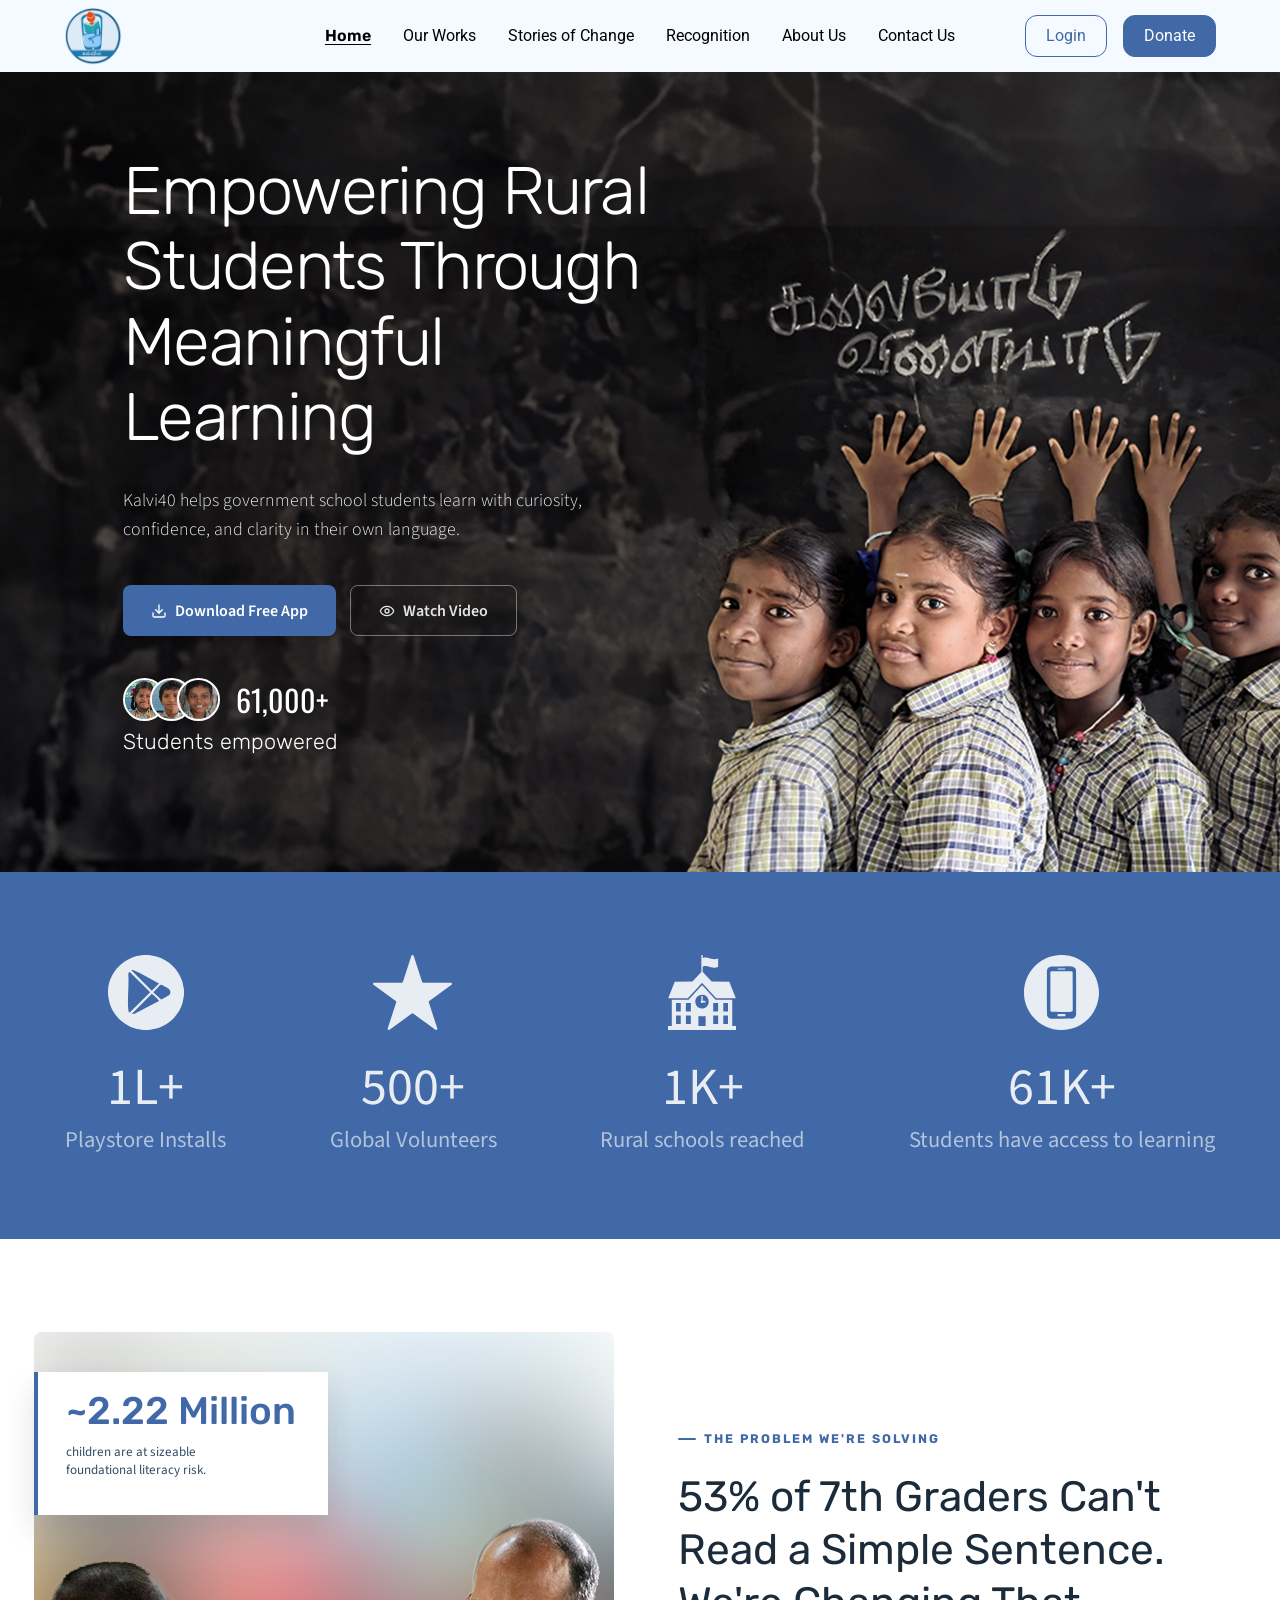
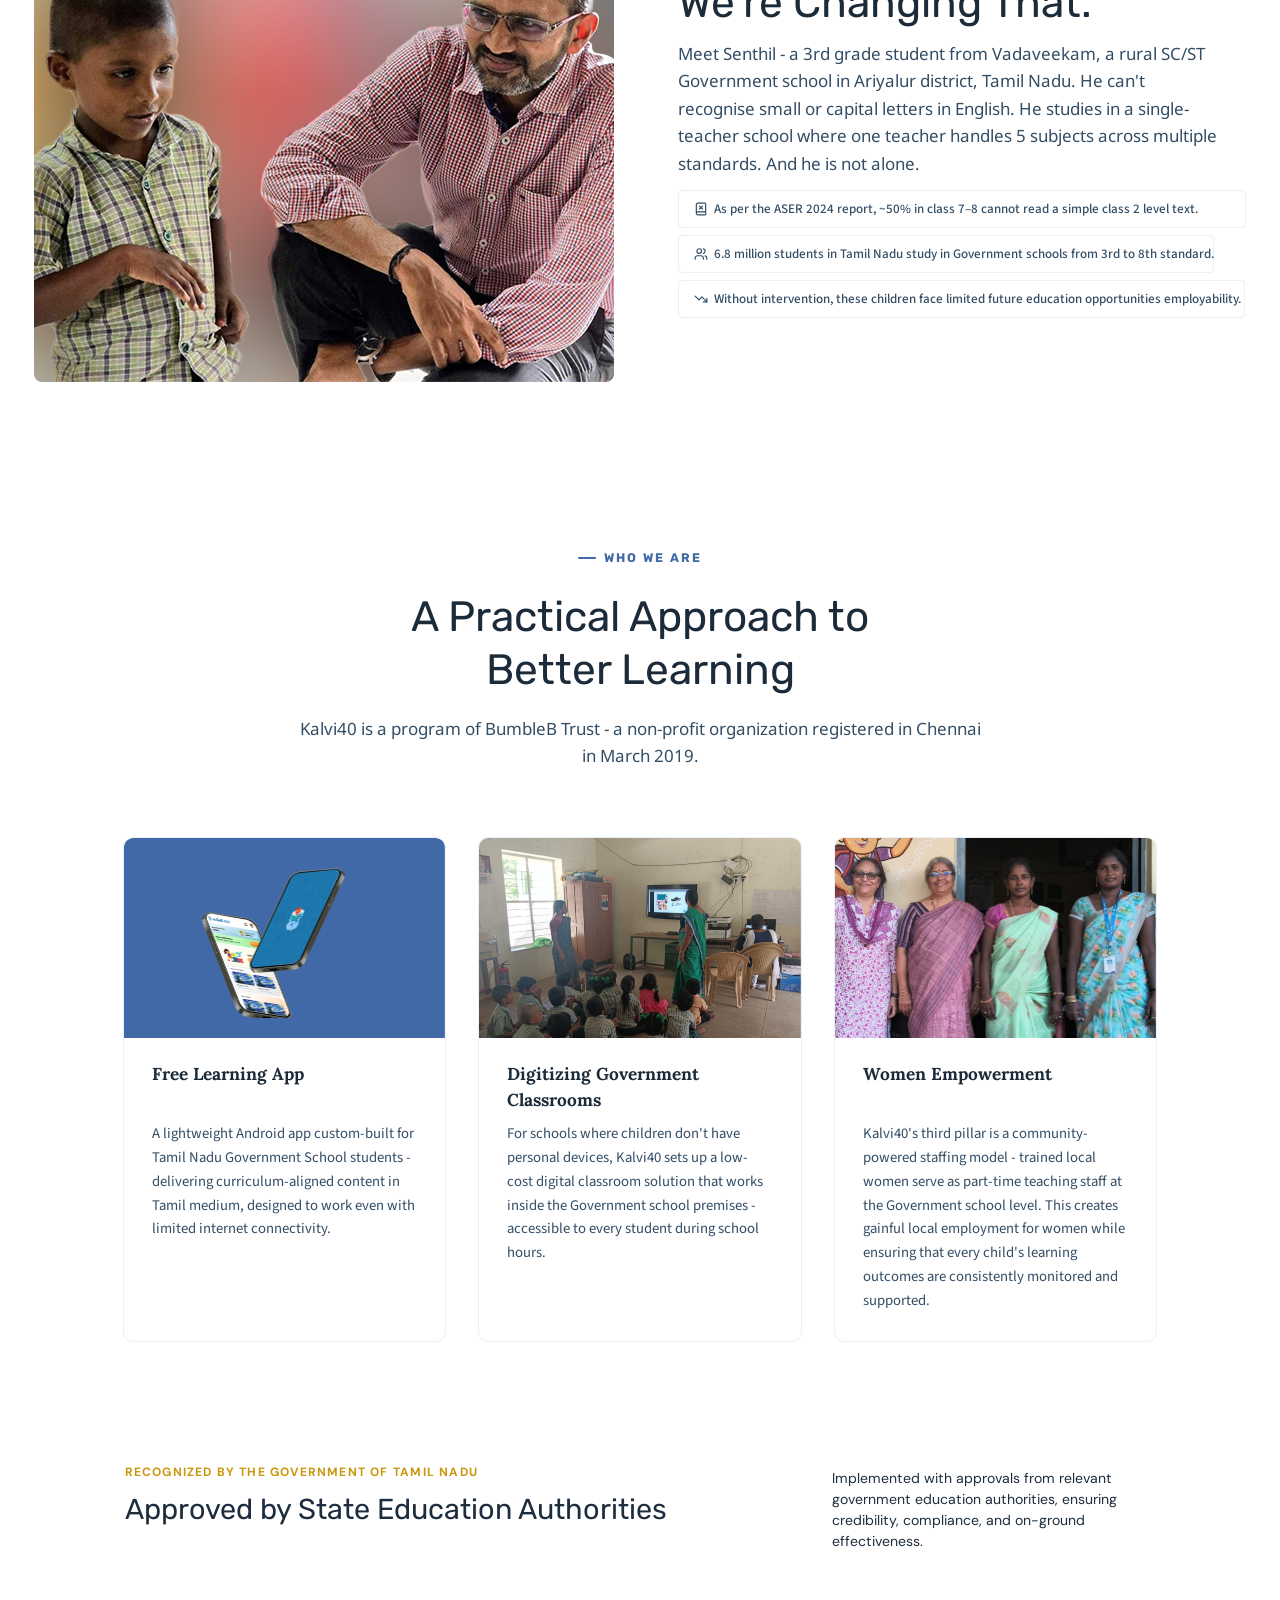
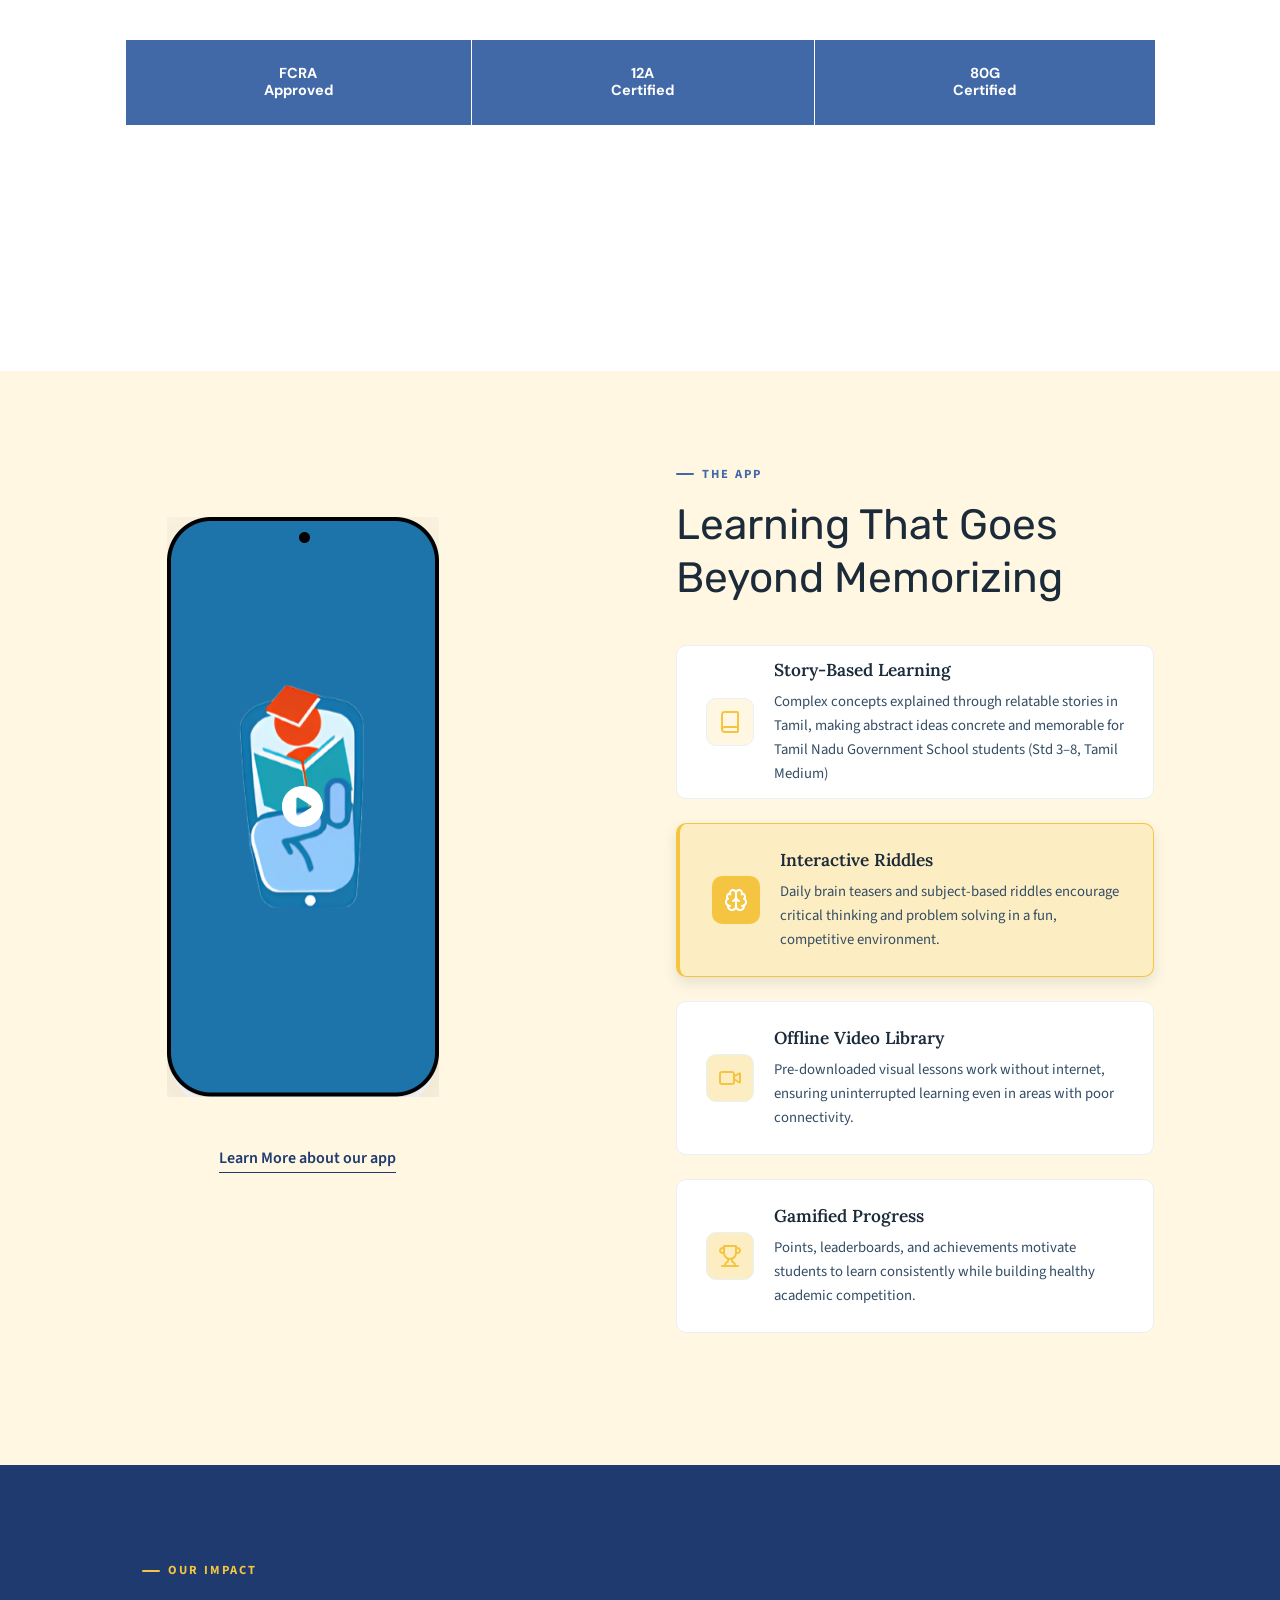
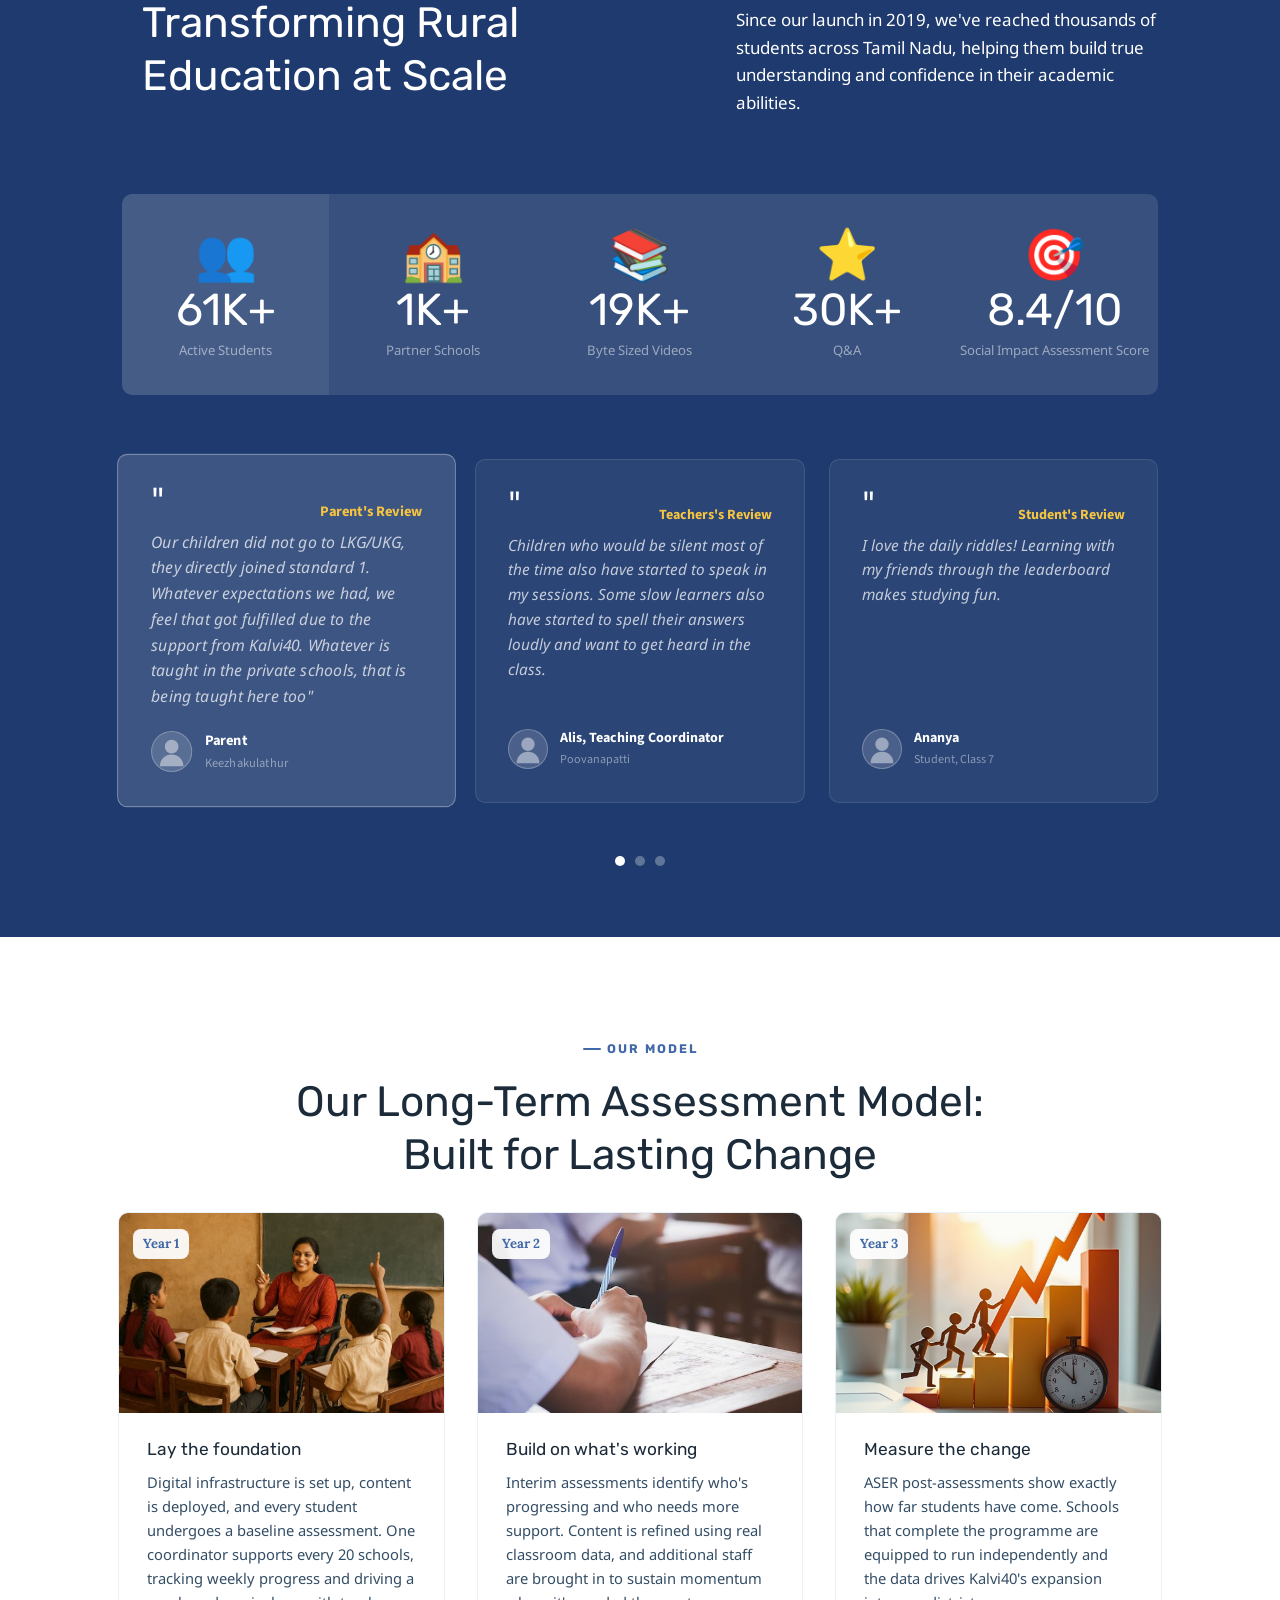
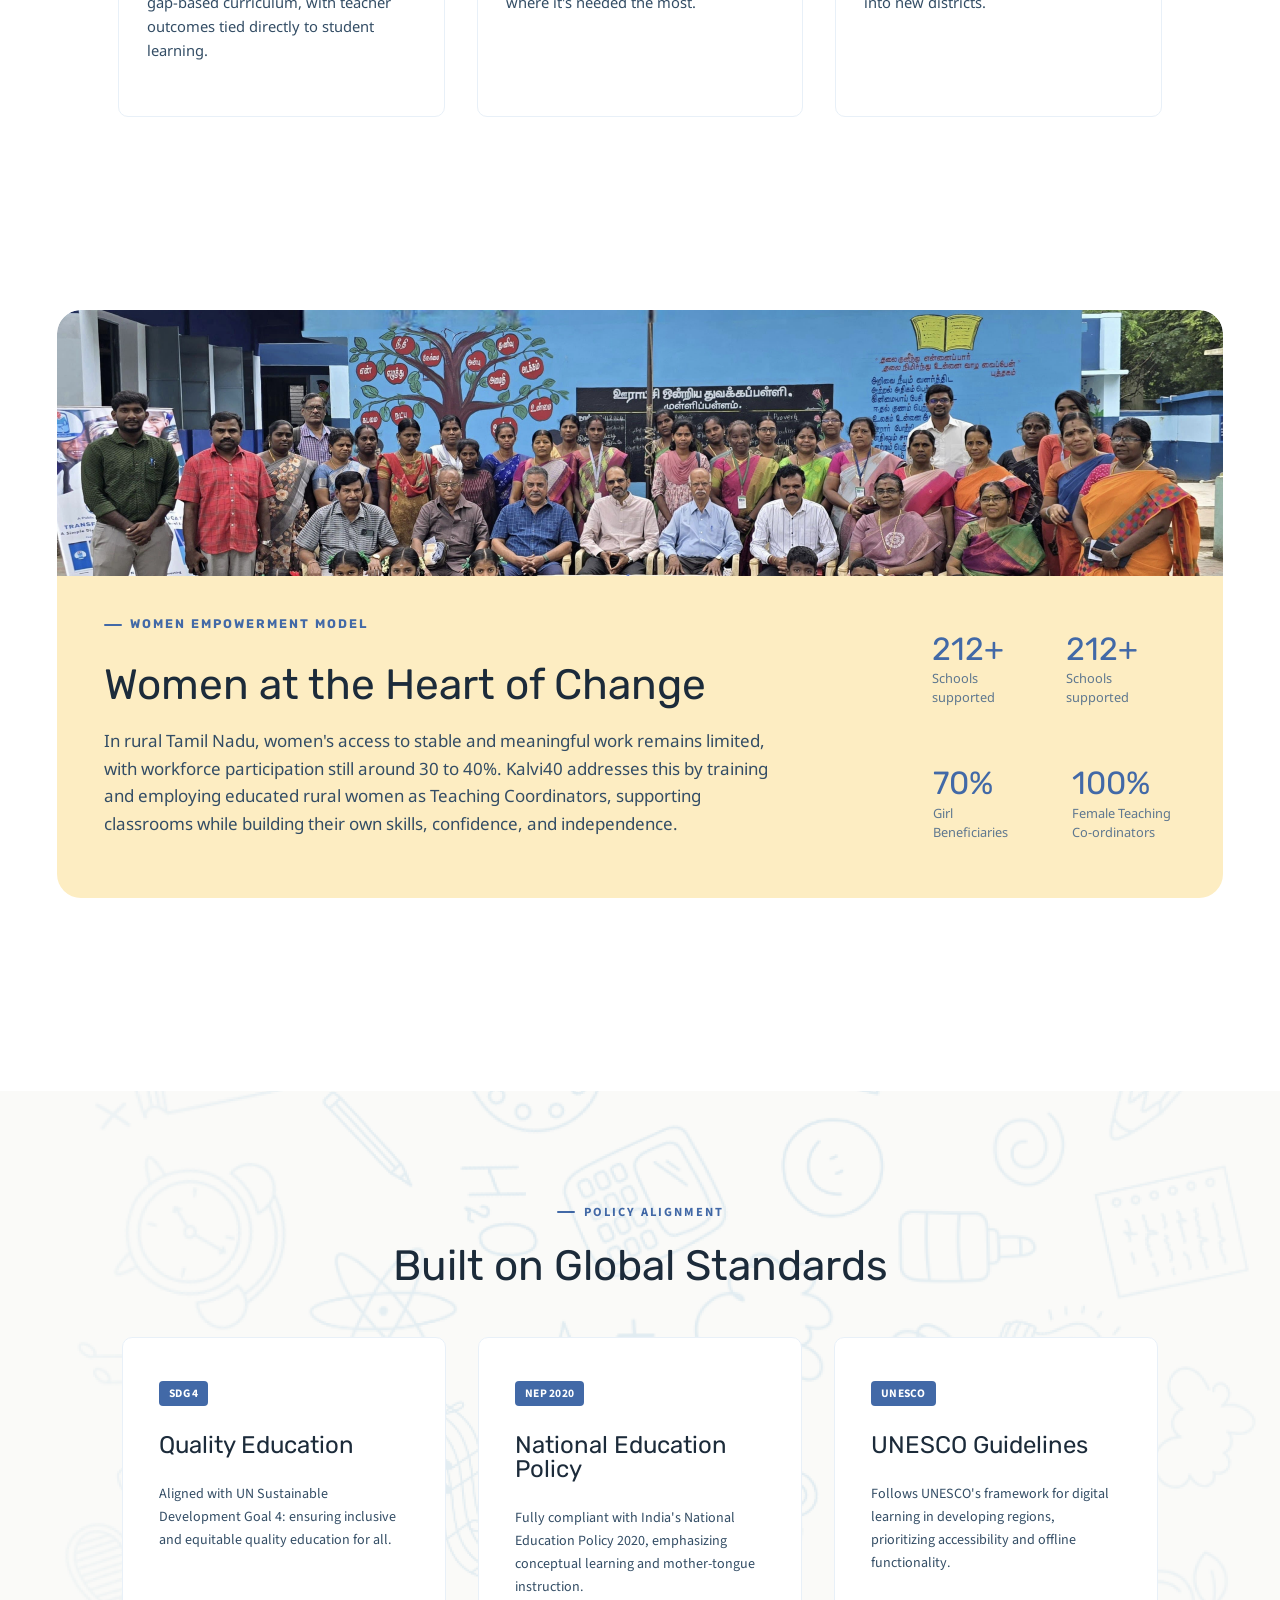
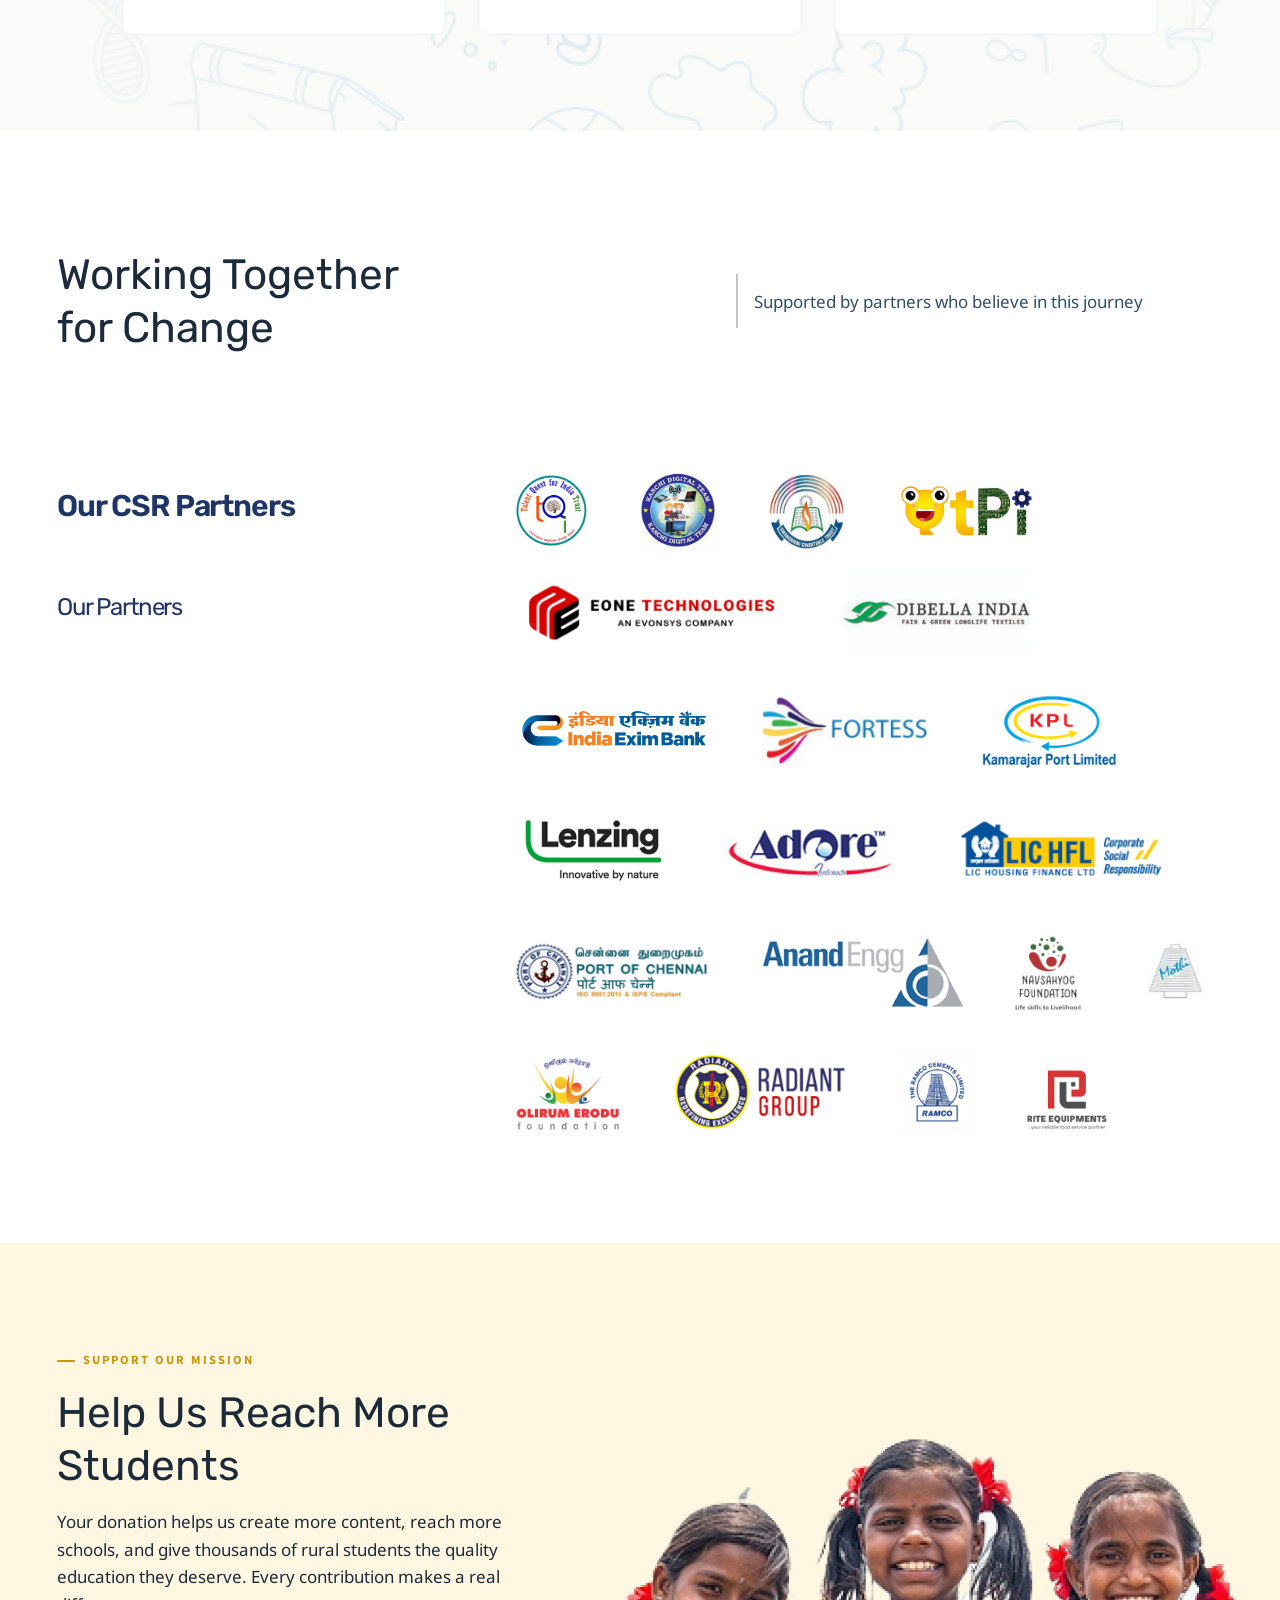
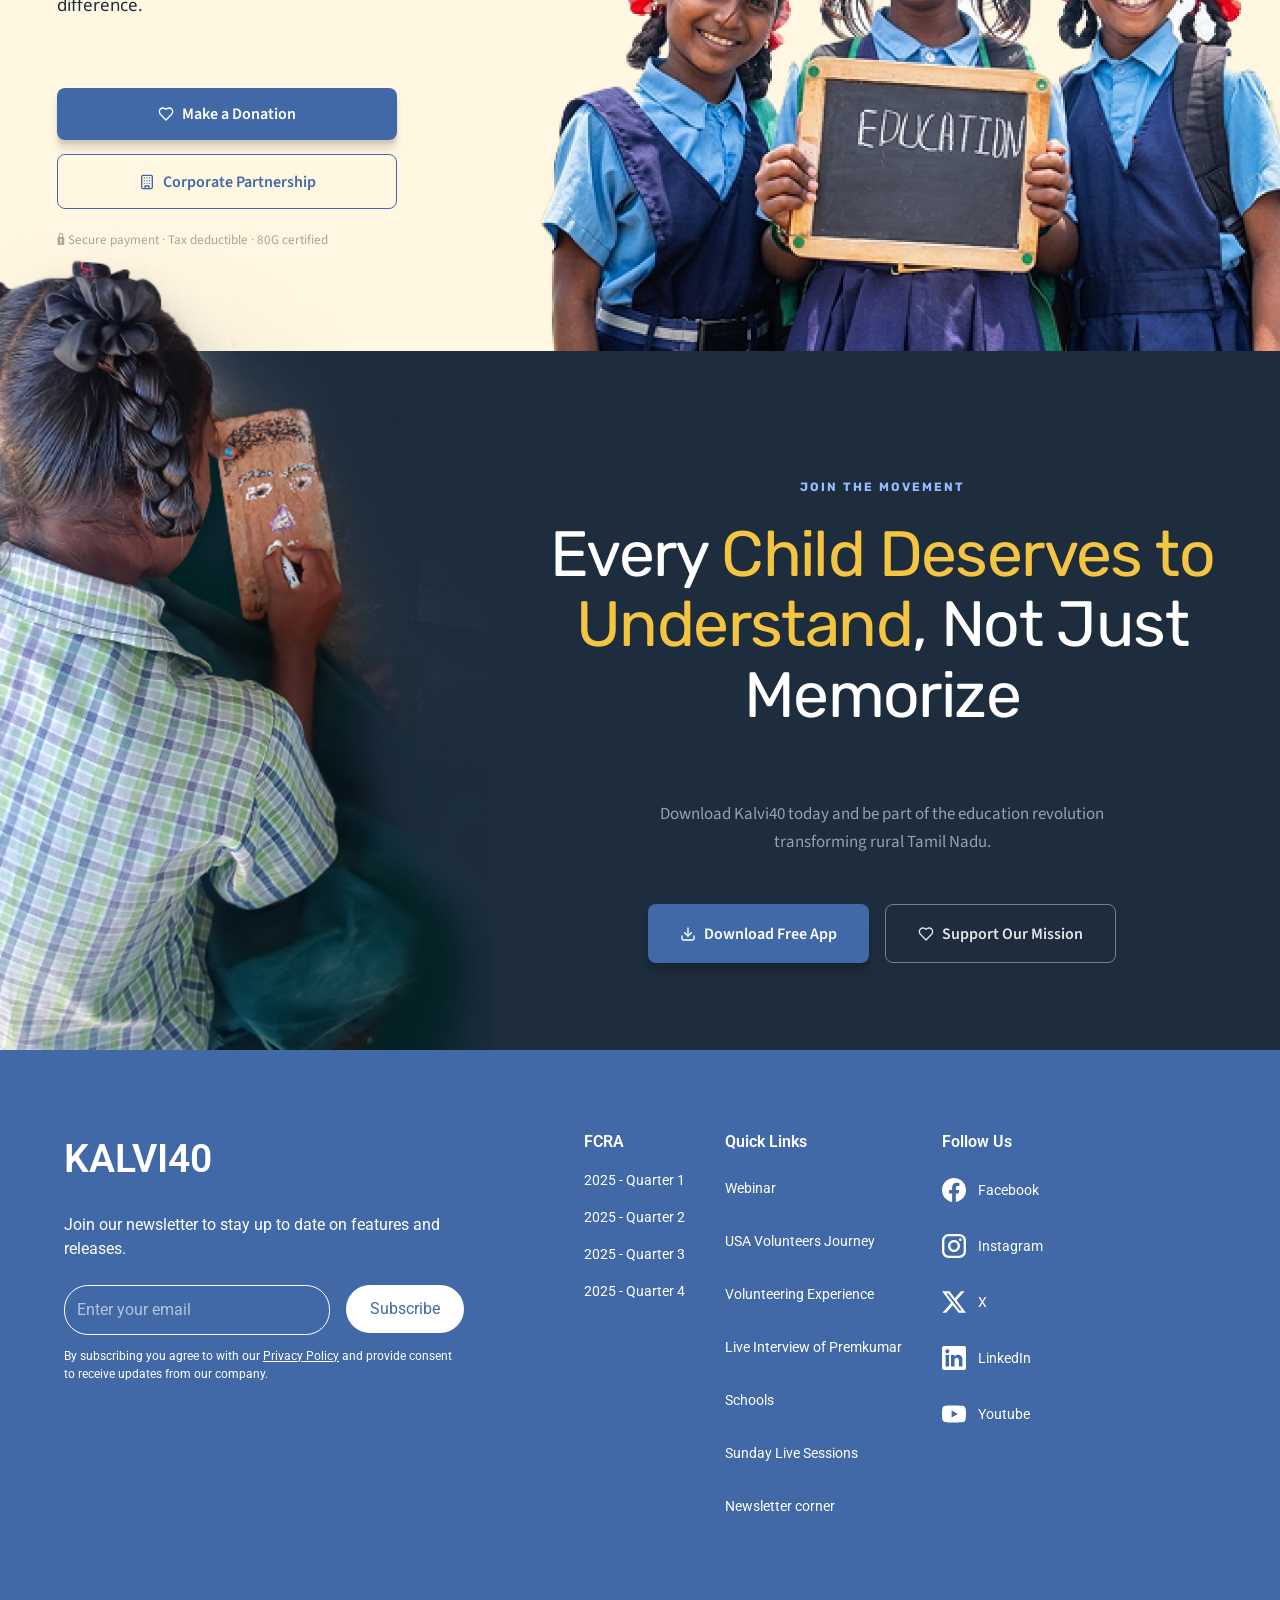
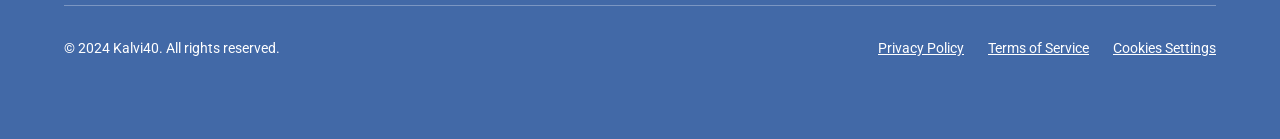
==== commit 87361ab0: "Client feedback: global fixes, hover effects, sliders, YouTube embed - Favicon added across all page" ====
--- a/index.html
+++ b/index.html
@@ -4,6 +4,10 @@
   <meta charset="UTF-8">
   <meta name="viewport" content="width=device-width, initial-scale=1.0">
   <title>Kalvi40</title>
+  <link rel="icon" type="image/x-icon" href="favicon.ico">
+  <link rel="preconnect" href="https://fonts.googleapis.com">
+  <link rel="preconnect" href="https://fonts.gstatic.com" crossorigin>
+  <link href="https://fonts.googleapis.com/css2?family=DM+Sans:ital,opsz,wght@0,9..40,400;0,9..40,500;0,9..40,600;0,9..40,700;1,9..40,400&family=Lora:ital,wght@0,400;0,500;0,600;0,700;1,700&family=Noto+Sans:wght@300;400;500;600;700&family=Oswald:wght@400;500;600;700&family=Roboto:wght@300;400;500;700&family=Rubik:wght@300;400;500;600;700&family=Source+Sans+3:wght@300;400;500;600;700&display=swap" rel="stylesheet">
   <link rel="stylesheet" href="styles.css">
 </head>
 <body>
@@ -336,7 +340,9 @@
       </div>
     </div>
     <div class="impact__dots">
-      <img src="assets/impact-slider-dots.svg" alt="" width="88" height="8">
+      <button class="impact__dot impact__dot--active" aria-label="Slide 1"></button>
+      <button class="impact__dot" aria-label="Slide 2"></button>
+      <button class="impact__dot" aria-label="Slide 3"></button>
     </div>
   </section>
 
@@ -624,5 +630,31 @@
     </div>
   </footer>
 
+  <script>
+    (function() {
+      var cards = document.querySelectorAll('.impact__testimonial');
+      var dots = document.querySelectorAll('.impact__dot');
+      var current = 0;
+
+      function setActive(idx) {
+        cards.forEach(function(c) { c.classList.remove('impact__testimonial--active'); });
+        dots.forEach(function(d) { d.classList.remove('impact__dot--active'); });
+        cards[idx].classList.add('impact__testimonial--active');
+        dots[idx].classList.add('impact__dot--active');
+        current = idx;
+      }
+
+      dots.forEach(function(dot, i) {
+        dot.addEventListener('click', function() { setActive(i); });
+      });
+
+      setActive(0);
+
+      setInterval(function() {
+        setActive((current + 1) % cards.length);
+      }, 4000);
+    })();
+  </script>
+
 </body>
 </html>
--- a/styles.css
+++ b/styles.css
@@ -1,5 +1,3 @@
-@import url('https://fonts.googleapis.com/css2?family=DM+Sans:ital,opsz,wght@0,9..40,400;0,9..40,500;0,9..40,600;0,9..40,700;1,9..40,400&family=Lora:ital,wght@0,400;0,500;0,600;0,700;1,700&family=Noto+Sans:wght@300;400;500;600;700&family=Oswald:wght@400;500;600;700&family=Roboto:wght@300;400;500;700&family=Rubik:wght@300;400;500;600;700&family=Source+Sans+3:wght@300;400;500;600;700&display=swap');
-
 @import url('tokens.css');
 
 *, *::before, *::after {
@@ -127,7 +125,6 @@
   width: 100%;
   height: 800px;
   background: url('assets/hero-bg.png') center / cover no-repeat;
-  margin-top: 10px;
 }
 
 .hero__content {
@@ -299,8 +296,8 @@
 }
 
 .problem__container {
-  margin-left: 139px;
-  margin-right: 89px;
+  max-width: 1212px;
+  margin: 0 auto;
   display: flex;
   gap: 64px;
 }
@@ -520,6 +517,14 @@
   overflow: hidden;
   display: flex;
   flex-direction: column;
+  cursor: pointer;
+  transition: transform 0.25s ease, box-shadow 0.25s ease, border-color 0.25s ease;
+}
+
+.whoweare__card:hover {
+  transform: translateY(-6px);
+  box-shadow: 0 12px 32px rgba(28, 43, 58, 0.15);
+  border-color: var(--color-blue);
 }
 
 .whoweare__card-image {
@@ -590,7 +595,7 @@
   line-height: 16px;
   letter-spacing: 1.2px;
   text-transform: uppercase;
-  color: var(--color-gold);
+  color: var(--color-gold-dark);
 }
 
 .recognition__heading {
@@ -901,6 +906,12 @@
   align-items: center;
   justify-content: center;
   gap: 8px;
+  cursor: pointer;
+  transition: background 0.25s ease;
+}
+
+.impact__stat:hover {
+  background: rgba(255, 255, 255, 0.18);
 }
 
 .impact__stat--highlight {
@@ -946,9 +957,16 @@
   border: 1px solid rgba(255, 255, 255, 0.1);
   border-radius: 10px;
   padding: 32px;
-  height: 294px;
-  display: flex;
-  flex-direction: column;
+  min-height: 330px;
+  display: flex;
+  flex-direction: column;
+  transition: background 0.4s ease, border-color 0.4s ease, transform 0.4s ease;
+}
+
+.impact__testimonial--active {
+  background: rgba(255, 255, 255, 0.14);
+  border-color: rgba(255, 255, 255, 0.3);
+  transform: scale(1.03);
 }
 
 .impact__testimonial-header {
@@ -985,6 +1003,7 @@
 
 .impact__testimonial-author {
   margin-top: auto;
+  padding-top: 20px;
   display: flex;
   align-items: center;
   gap: 12px;
@@ -994,8 +1013,8 @@
   width: 40px;
   height: 40px;
   border-radius: 50%;
-  background: rgba(255, 255, 255, 0.12);
-  border: 1.5px solid rgba(255, 255, 255, 0.2);
+  background: rgba(255, 255, 255, 0.15) url("data:image/svg+xml,%3Csvg xmlns='http://www.w3.org/2000/svg' viewBox='0 0 40 40'%3E%3Ccircle cx='20' cy='15' r='7' fill='rgba(255,255,255,0.45)'/%3E%3Cpath d='M8 35c0-7 5.4-12 12-12s12 5 12 12' fill='rgba(255,255,255,0.45)'/%3E%3C/svg%3E") center / cover no-repeat;
+  border: 1.5px solid rgba(255, 255, 255, 0.25);
   flex-shrink: 0;
 }
 
@@ -1025,10 +1044,28 @@
   margin-top: 53px;
   display: flex;
   justify-content: center;
+  gap: 10px;
   max-width: 1036px;
   width: 100%;
   margin-left: auto;
   margin-right: auto;
+}
+
+.impact__dot {
+  width: 10px;
+  min-width: 10px;
+  height: 10px;
+  border-radius: 50%;
+  border: none;
+  background: rgba(255, 255, 255, 0.3);
+  cursor: pointer;
+  padding: 0;
+  display: inline-block;
+  transition: background 0.3s ease;
+}
+
+.impact__dot--active {
+  background: #ffffff;
 }
 
 /* ============================================
@@ -1522,7 +1559,7 @@
 .donate__label-dash {
   width: 18px;
   height: 2px;
-  background: var(--color-yellow);
+  background: var(--color-gold-dark);
   border-radius: 4px;
 }
 
@@ -1533,7 +1570,7 @@
   line-height: 18.72px;
   letter-spacing: 2px;
   text-transform: uppercase;
-  color: var(--color-yellow);
+  color: var(--color-gold-dark);
 }
 
 .donate__heading {
@@ -2549,6 +2586,8 @@
     rgba(0, 0, 0, 0) 100%
   );
   pointer-events: none;
+  transition: background 0.3s ease;
+  z-index: 1;
 }
 
 .aboutteam__card-info {
@@ -2557,6 +2596,7 @@
   left: 0;
   right: 0;
   padding: 24px;
+  z-index: 2;
 }
 
 .aboutteam__card-name {
@@ -2589,6 +2629,45 @@
   text-transform: uppercase;
   padding: 4px 10px;
   border-radius: 100px;
+  cursor: pointer;
+}
+
+.aboutteam__card-popover {
+  position: absolute;
+  left: 0;
+  right: 0;
+  bottom: 100%;
+  background: rgba(30, 58, 110, 0.95);
+  padding: 20px 24px;
+  border-radius: 12px 12px 0 0;
+  opacity: 0;
+  transform: translateY(10px);
+  transition: opacity 0.3s ease, transform 0.3s ease;
+  pointer-events: none;
+}
+
+.aboutteam__card-popover p {
+  font-family: var(--font-dm-sans);
+  font-weight: var(--font-weight-regular);
+  font-size: 13px;
+  line-height: 20px;
+  color: rgba(255, 255, 255, 0.9);
+  margin: 0;
+}
+
+.aboutteam__card:hover .aboutteam__card-popover {
+  opacity: 1;
+  transform: translateY(0);
+  pointer-events: auto;
+}
+
+.aboutteam__card:hover .aboutteam__card-overlay {
+  background: linear-gradient(
+    to top,
+    rgba(30, 53, 102, 0.95) 0%,
+    rgba(30, 53, 102, 0.6) 60%,
+    rgba(0, 0, 0, 0.1) 100%
+  );
 }
 
 /* ── Section 7: Supported & Recognised By ── */
@@ -2609,10 +2688,12 @@
   align-items: flex-start;
   justify-content: space-between;
   margin-bottom: 48px;
+  max-width: 1044px;
+  margin-left: auto;
+  margin-right: auto;
 }
 
 .aboutpartners__header-left {
-  padding-left: 133px;
 }
 
 .aboutpartners__eyebrow {
@@ -2623,7 +2704,7 @@
   line-height: 16px;
   letter-spacing: 1.2px;
   text-transform: uppercase;
-  color: #f5c45e;
+  color: var(--color-gold-dark);
   margin-bottom: 8px;
 }
 
@@ -3570,6 +3651,12 @@
   display: block;
 }
 
+.storieshero__iframe {
+  width: 100%;
+  height: 100%;
+  display: block;
+}
+
 .storieshero__play {
   position: absolute;
   top: 50%;
@@ -3797,6 +3884,11 @@
   justify-content: center;
   text-align: center;
   gap: 8px;
+  transition: background 0.25s ease;
+}
+
+.storiesimpact__stat:hover {
+  background: rgba(255, 255, 255, 0.18);
 }
 
 .storiesimpact__stat + .storiesimpact__stat {
@@ -3843,6 +3935,14 @@
   padding: 33px;
   display: flex;
   flex-direction: column;
+  min-height: 330px;
+  transition: background 0.4s ease, border-color 0.4s ease, transform 0.4s ease;
+}
+
+.storiesimpact__card--active {
+  background: rgba(255, 255, 255, 0.12);
+  border-color: rgba(255, 255, 255, 0.25);
+  transform: scale(1.03);
 }
 
 .storiesimpact__card-header {
@@ -3889,7 +3989,7 @@
   width: 40px;
   height: 40px;
   border-radius: 50%;
-  background: rgba(255, 255, 255, 0.12);
+  background: rgba(255, 255, 255, 0.12) url("data:image/svg+xml,%3Csvg xmlns='http://www.w3.org/2000/svg' viewBox='0 0 40 40'%3E%3Ccircle cx='20' cy='15' r='7' fill='rgba(255,255,255,0.35)'/%3E%3Cellipse cx='20' cy='35' rx='12' ry='10' fill='rgba(255,255,255,0.35)'/%3E%3C/svg%3E") center/cover no-repeat;
   border: 1.5px solid rgba(255, 255, 255, 0.2);
   flex-shrink: 0;
 }
@@ -3918,15 +4018,20 @@
 
 .storiesimpact__dots {
   display: flex;
-  gap: 8px;
+  gap: 10px;
   justify-content: center;
 }
 
 .storiesimpact__dot {
-  width: 8px;
-  height: 8px;
+  width: 10px;
+  height: 10px;
+  min-width: 10px;
   border-radius: 50%;
   background: rgba(255, 255, 255, 0.3);
+  border: none;
+  padding: 0;
+  cursor: pointer;
+  display: inline-block;
 }
 
 .storiesimpact__dot--active {
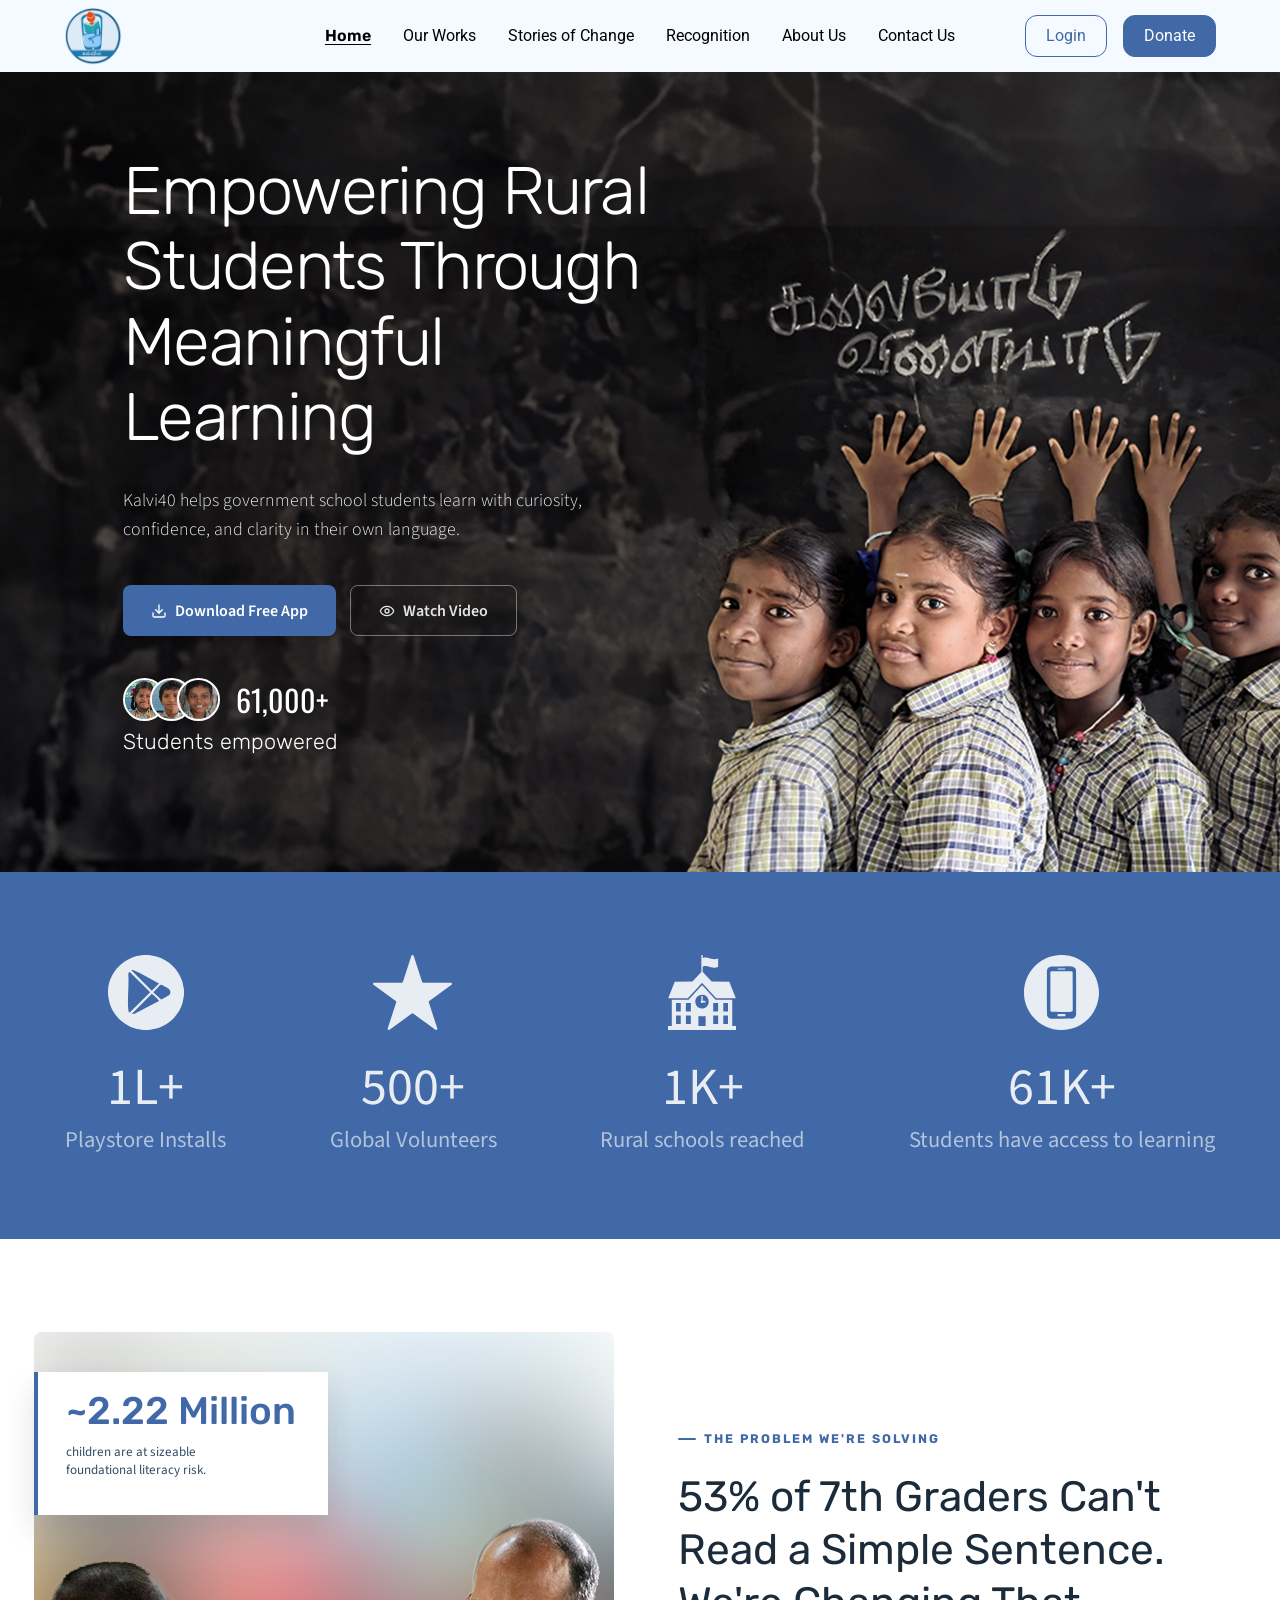
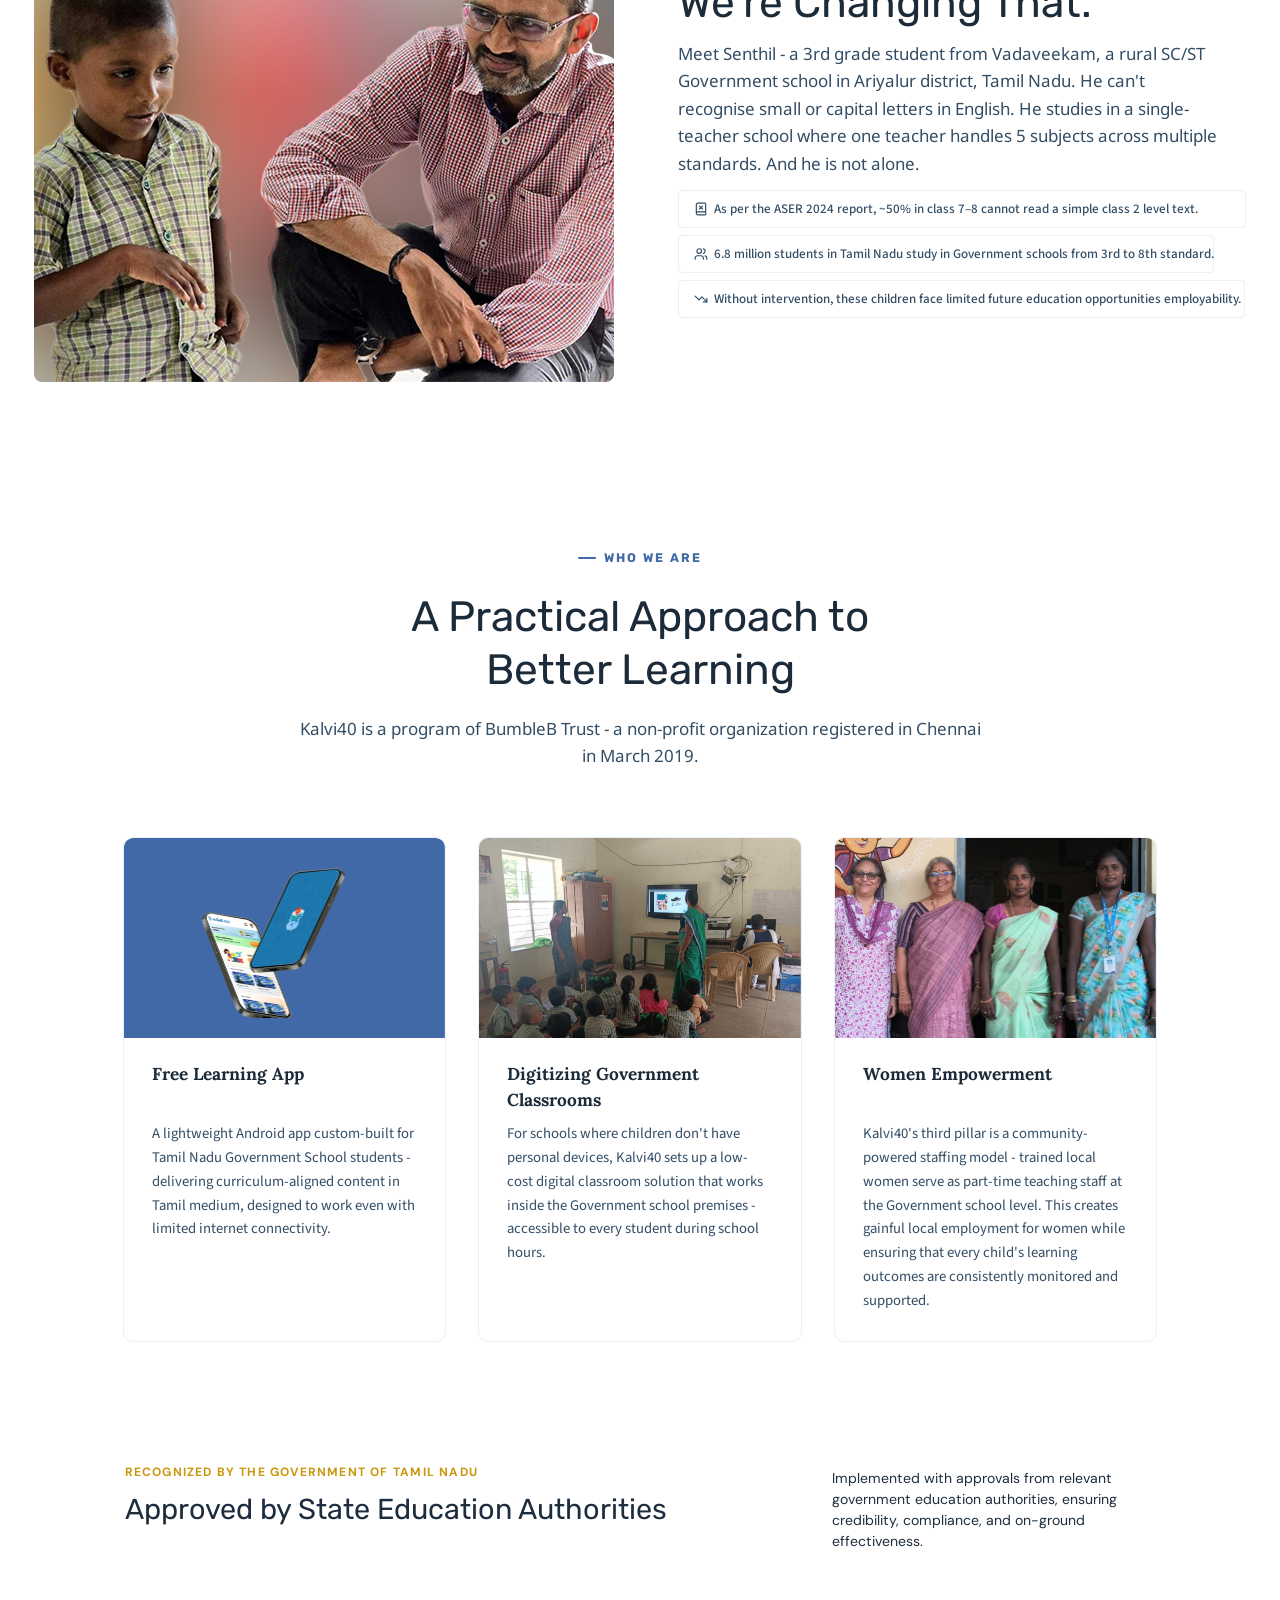
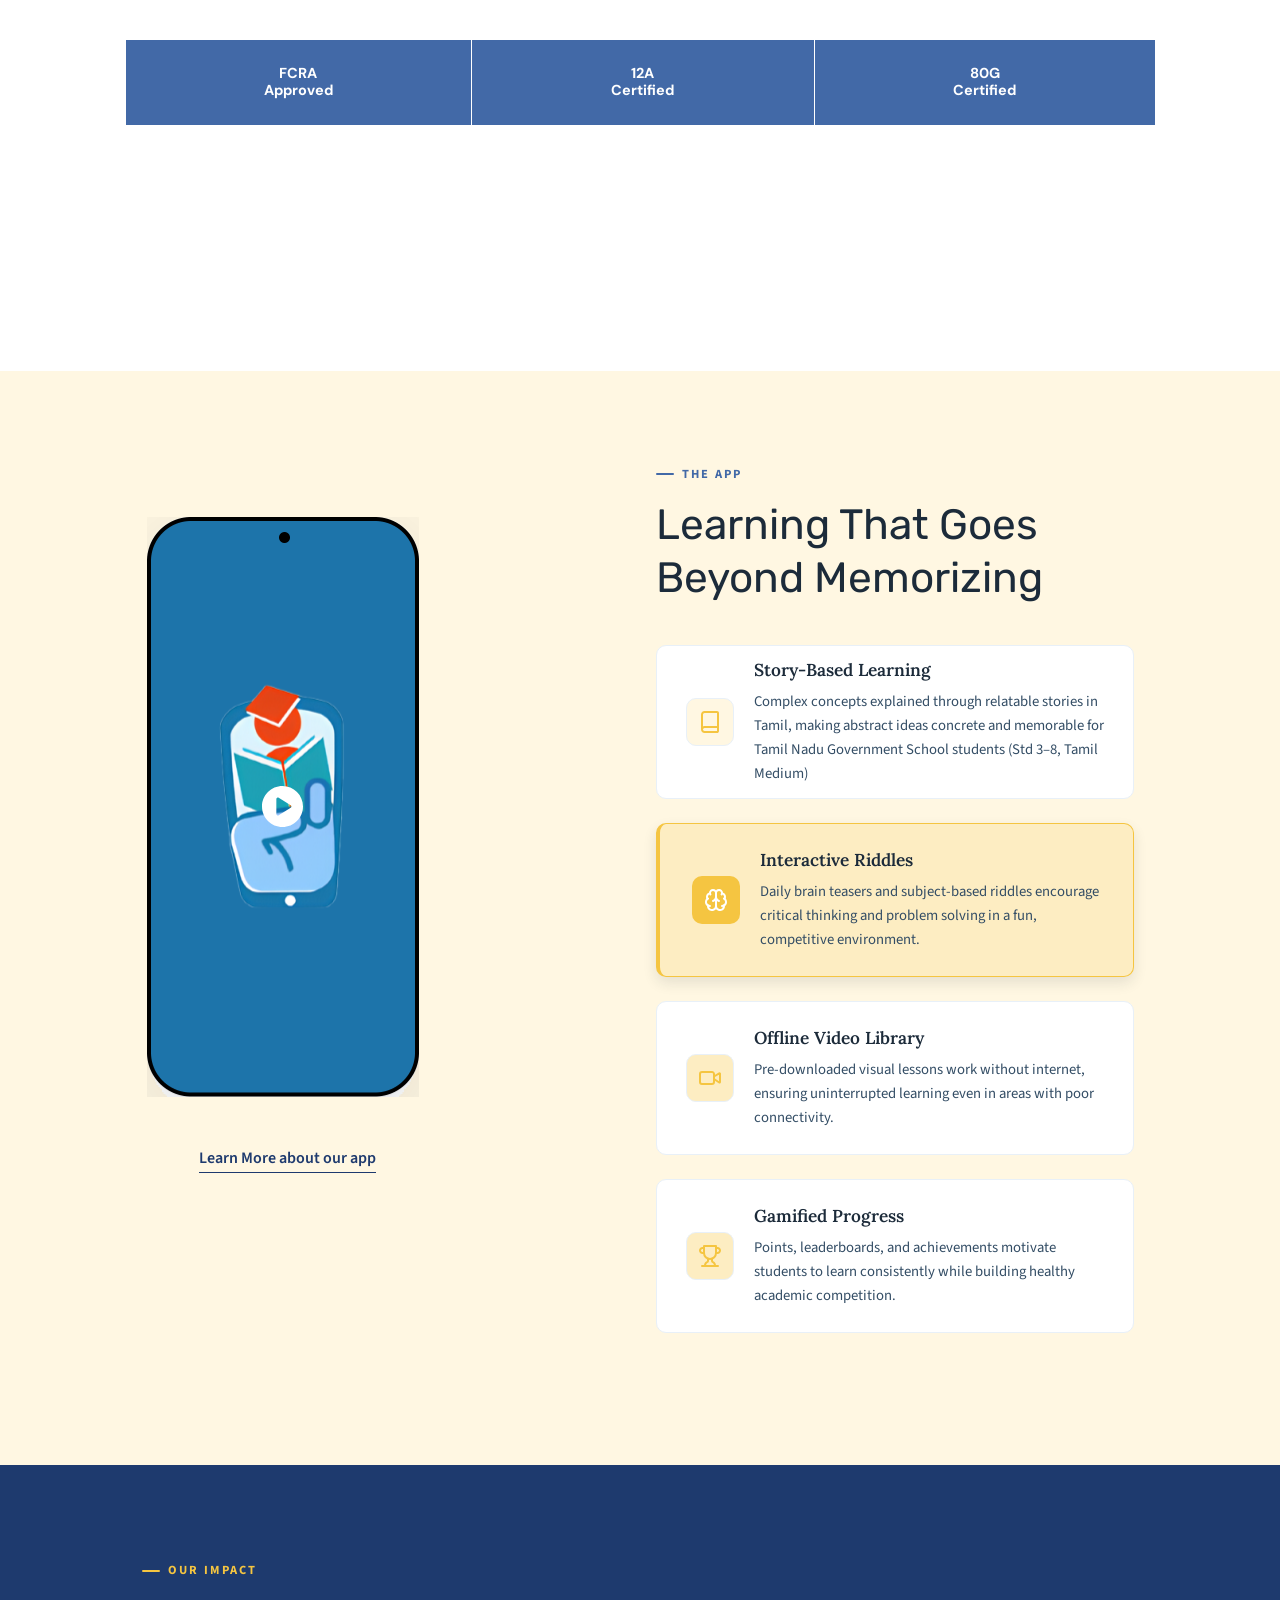
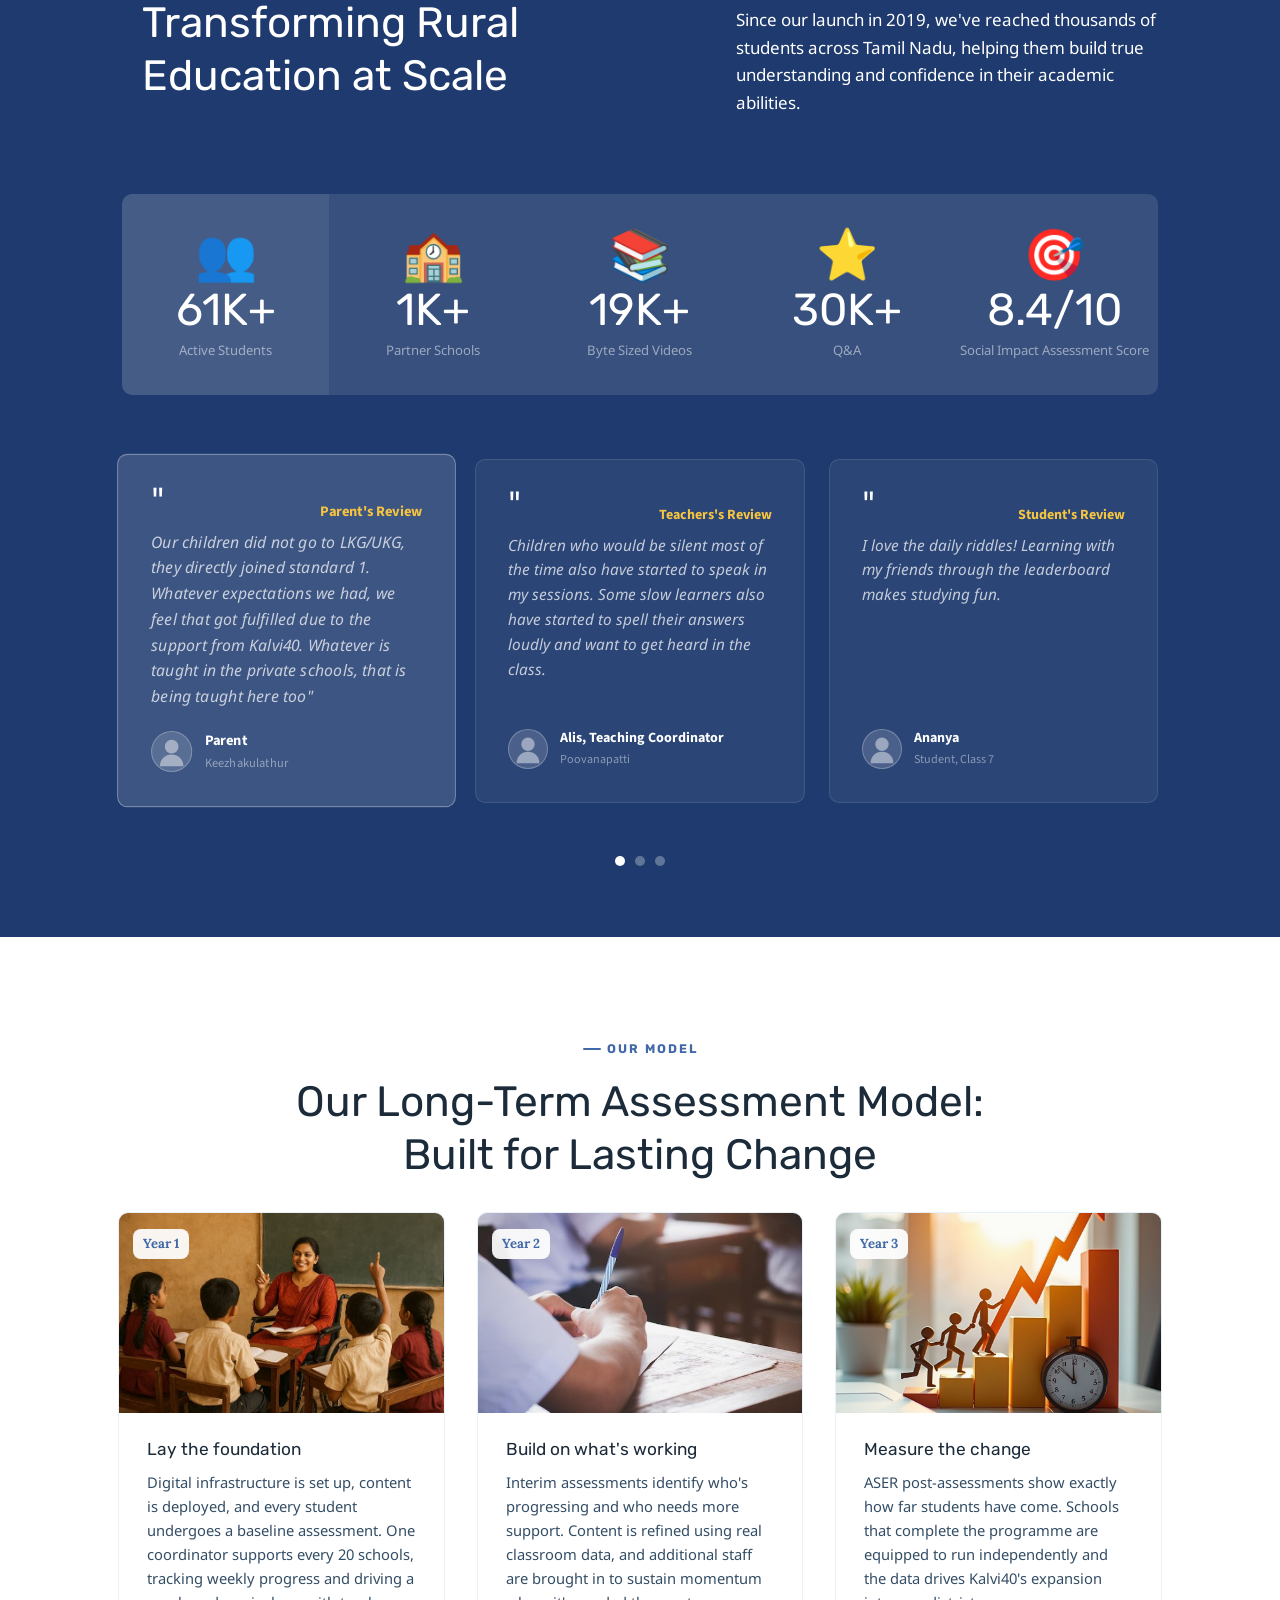
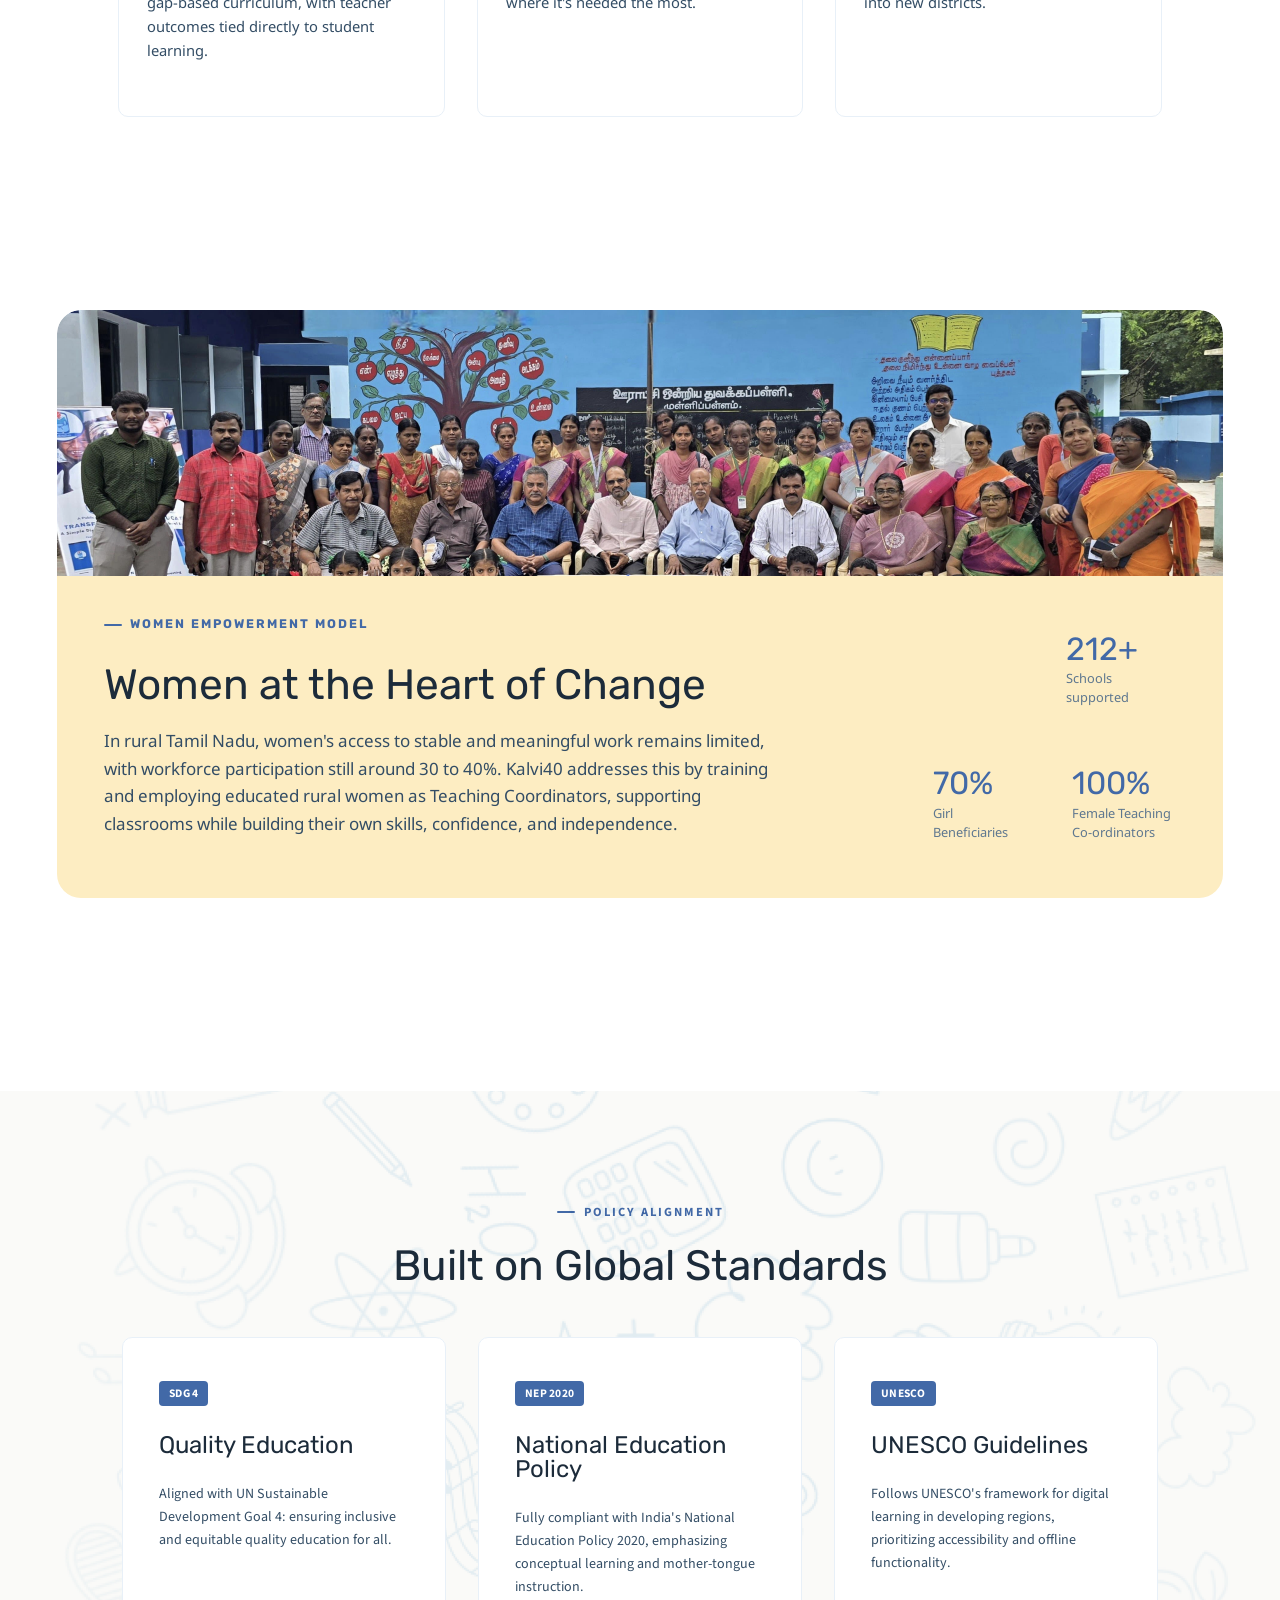
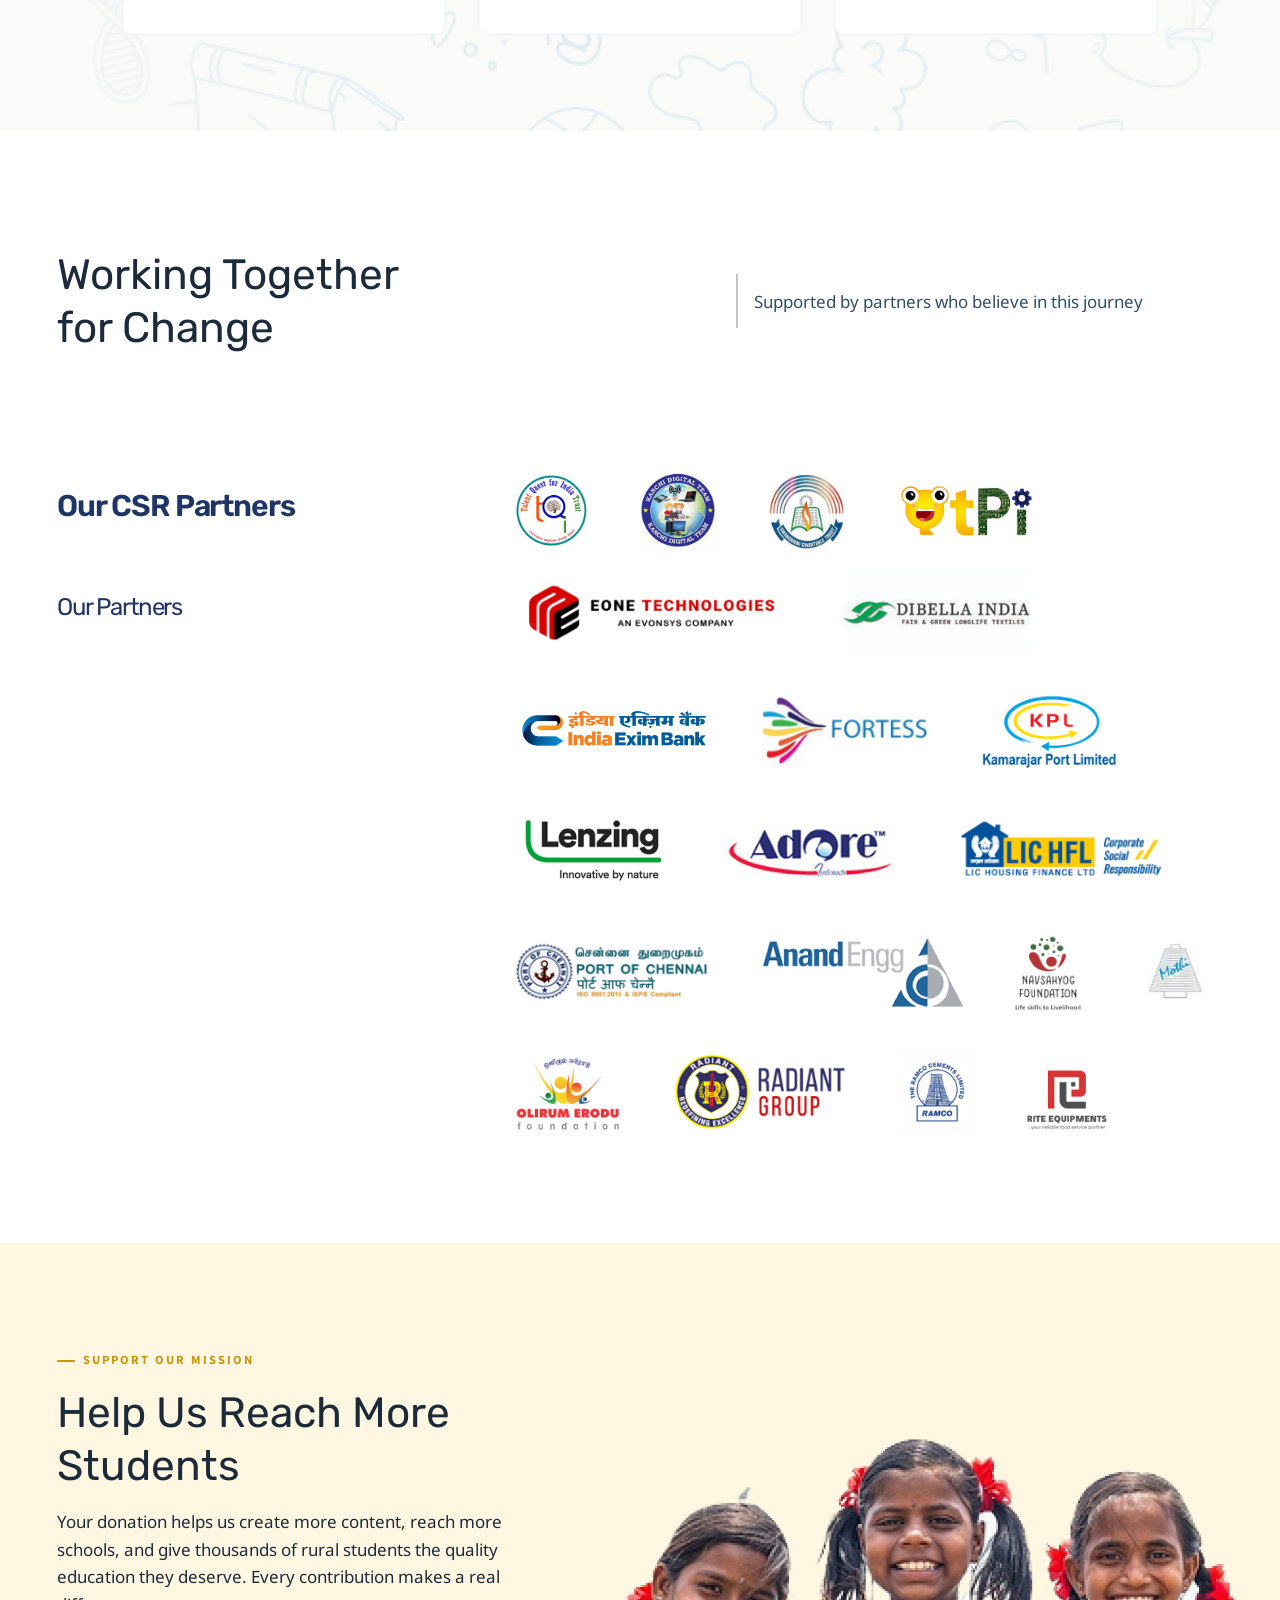
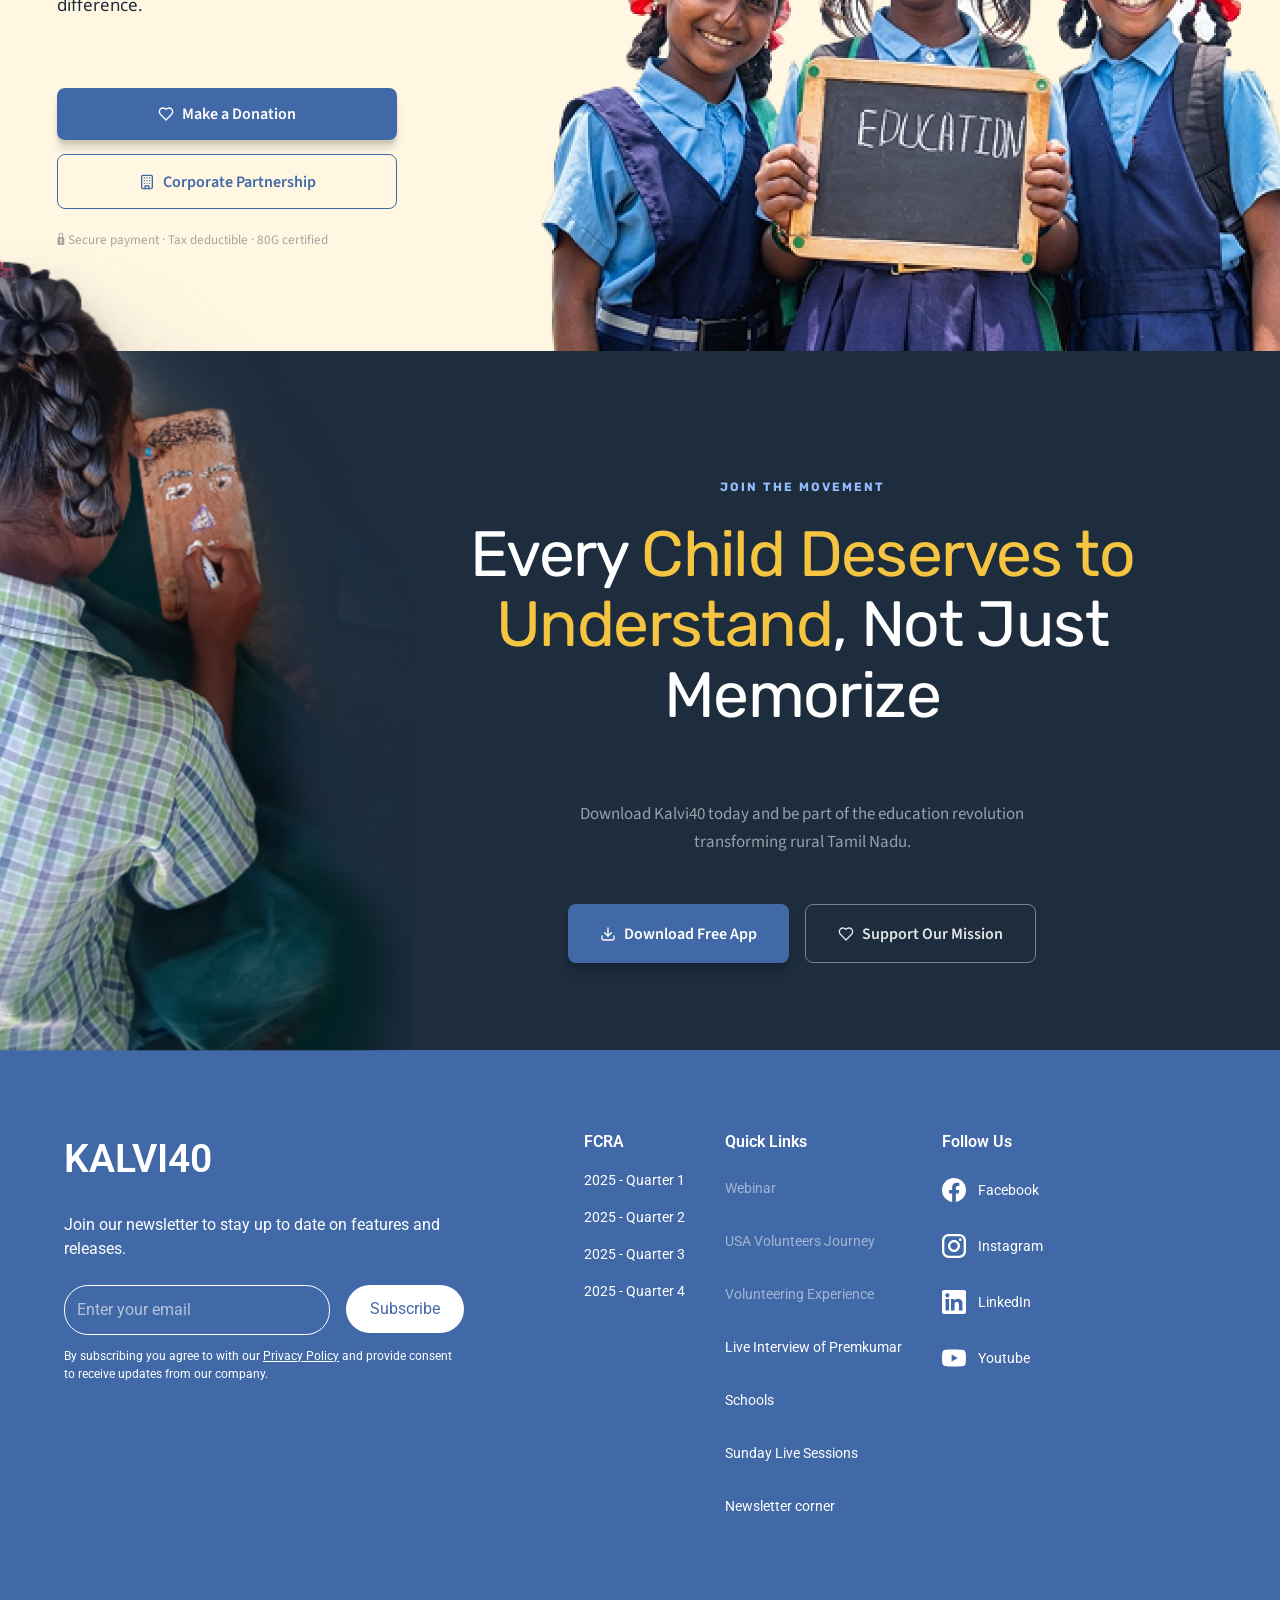
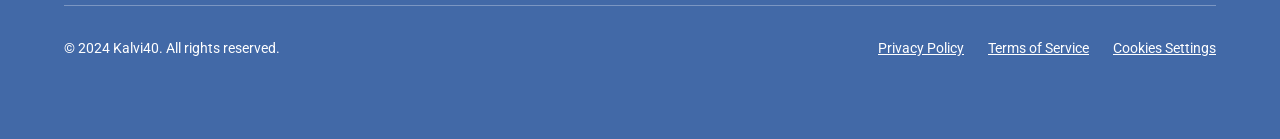
==== commit 6d66324c: "Update links, remove Twitter/X, disable placeholder links, fix duplicate stat - Hero: Download Free " ====
--- a/index.html
+++ b/index.html
@@ -32,8 +32,19 @@
         <div class="navbar__actions">
           <a href="#" class="navbar__btn navbar__btn--outline">Login</a>
           <a href="#" class="navbar__btn navbar__btn--filled">Donate</a>
-        </div>
-      </div>
+          <button class="navbar__hamburger" aria-label="Open menu">
+            <img src="assets/icon-hamburger.svg" alt="" width="24" height="24">
+          </button>
+        </div>
+      </div>
+    </div>
+    <div class="navbar__mobile-menu">
+      <a href="index.html" class="navbar__mobile-link">Home</a>
+      <a href="our-works.html" class="navbar__mobile-link">Our Works</a>
+      <a href="stories.html" class="navbar__mobile-link">Stories of Change</a>
+      <a href="recognition.html" class="navbar__mobile-link">Recognition</a>
+      <a href="about.html" class="navbar__mobile-link">About Us</a>
+      <a href="contact.html" class="navbar__mobile-link">Contact Us</a>
     </div>
   </nav>
 
@@ -43,11 +54,11 @@
       <h1 class="hero__headline">Empowering Rural Students Through Meaningful Learning</h1>
       <p class="hero__subtext">Kalvi40 helps government school students learn with curiosity, confidence, and clarity in their own language.</p>
       <div class="hero__ctas">
-        <a href="#" class="hero__btn hero__btn--primary">
+        <a href="https://play.google.com/store/apps/details?id=com.kalvi40.android" target="_blank" class="hero__btn hero__btn--primary">
           <img src="assets/icon-download.svg" alt="" width="16" height="16">
           <span>Download Free App</span>
         </a>
-        <a href="#" class="hero__btn hero__btn--outline">
+        <a href="https://www.youtube.com/@Kalvi40" target="_blank" class="hero__btn hero__btn--outline">
           <img src="assets/icon-play.svg" alt="" width="16" height="16">
           <span>Watch Video</span>
         </a>
@@ -406,10 +417,6 @@
         </div>
         <div class="women__stats">
           <div class="women__stats-row">
-            <div class="women__stat">
-              <span class="women__stat-number">212+</span>
-              <span class="women__stat-label">Schools supported</span>
-            </div>
             <div class="women__stat">
               <span class="women__stat-number">212+</span>
               <span class="women__stat-label">Schools supported</span>
@@ -545,11 +552,11 @@
       <div class="cta__bottom">
         <p class="cta__subtitle">Download Kalvi40 today and be part of the education revolution transforming rural Tamil Nadu.</p>
         <div class="cta__buttons">
-          <a href="#" class="cta__btn cta__btn--primary">
+          <a href="https://play.google.com/store/apps/details?id=com.kalvi40.android" target="_blank" class="cta__btn cta__btn--primary">
             <img src="assets/cta-download-icon.svg" alt="" class="cta__btn-icon">
             Download Free App
           </a>
-          <a href="#" class="cta__btn cta__btn--outline">
+          <a href="contact.html" class="cta__btn cta__btn--outline">
             <img src="assets/cta-heart-icon.svg" alt="" class="cta__btn-icon">
             Support Our Mission
           </a>
@@ -583,9 +590,9 @@
           </div>
           <div class="footer__column">
             <h4 class="footer__column-title">Quick Links</h4>
-            <a href="#" class="footer__link">Webinar</a>
-            <a href="#" class="footer__link">USA Volunteers Journey</a>
-            <a href="#" class="footer__link">Volunteering Experience</a>
+            <span class="footer__link footer__link--disabled">Webinar</span>
+            <span class="footer__link footer__link--disabled">USA Volunteers Journey</span>
+            <span class="footer__link footer__link--disabled">Volunteering Experience</span>
             <a href="#" class="footer__link">Live Interview of Premkumar</a>
             <a href="#" class="footer__link">Schools</a>
             <a href="#" class="footer__link">Sunday Live Sessions</a>
@@ -601,11 +608,7 @@
               <img src="assets/social-instagram.svg" alt="" class="footer__social-icon">
               Instagram
             </a>
-            <a href="#" class="footer__social-link">
-              <img src="assets/social-x.svg" alt="" class="footer__social-icon">
-              X
-            </a>
-            <a href="#" class="footer__social-link">
+<a href="#" class="footer__social-link">
               <img src="assets/social-linkedin.svg" alt="" class="footer__social-icon">
               LinkedIn
             </a>
@@ -656,5 +659,17 @@
     })();
   </script>
 
+  <script>
+    (function() {
+      var btn = document.querySelector('.navbar__hamburger');
+      var menu = document.querySelector('.navbar__mobile-menu');
+      if (btn && menu) {
+        btn.addEventListener('click', function() {
+          menu.classList.toggle('navbar__mobile-menu--open');
+        });
+      }
+    })();
+  </script>
+
 </body>
 </html>
--- a/styles.css
+++ b/styles.css
@@ -123,7 +123,7 @@
    ============================================ */
 .hero {
   width: 100%;
-  height: 800px;
+  min-height: 800px;
   background: url('assets/hero-bg.png') center / cover no-repeat;
 }
 
@@ -235,7 +235,7 @@
 .stats {
   background: var(--color-blue);
   width: 100%;
-  height: 367px;
+  min-height: 367px;
   display: flex;
   align-items: center;
   justify-content: center;
@@ -572,7 +572,8 @@
 }
 
 .recognition__container {
-  width: 1031px;
+  max-width: 1031px;
+  width: 100%;
   margin: 0 auto;
 }
 
@@ -650,12 +651,13 @@
 }
 
 .theapp__container {
-  max-width: 987px;
+  max-width: 1027px;
   width: 100%;
   margin: 0 auto;
   padding: 0 20px;
   display: flex;
   gap: 237px;
+  box-sizing: border-box;
 }
 
 .theapp__left {
@@ -1214,6 +1216,7 @@
   width: 100%;
   height: 100%;
   object-fit: cover;
+  object-position: center;
 }
 
 .women__panel {
@@ -1671,7 +1674,7 @@
 
 .cta__student {
   position: absolute;
-  left: 0;
+  left: calc(50% - 720px);
   bottom: 0;
   width: 493px;
   top: -390px;
@@ -1688,7 +1691,7 @@
 .cta__container {
   max-width: 712px;
   width: 100%;
-  margin-left: 526px;
+  margin-left: calc(50% - 720px + 526px);
   margin-right: auto;
   display: flex;
   flex-direction: column;
@@ -1927,6 +1930,12 @@
 
 .footer__link--no-pad {
   padding: 0;
+}
+
+.footer__link--disabled {
+  opacity: 0.5;
+  cursor: default;
+  pointer-events: none;
 }
 
 .footer__social-link {
@@ -3265,6 +3274,9 @@
   flex-direction: column;
   gap: 45px;
   padding: 8px 0;
+  max-height: 552px;
+  overflow-y: auto;
+  overflow-x: clip;
 }
 
 .worksfeatures__item {
@@ -3587,9 +3599,9 @@
 .workscta__panel {
   position: absolute;
   top: 0;
-  right: 0;
-  width: 45.14%;
-  height: 82.47%;
+  right: 56px;
+  width: 590px;
+  height: 430px;
   background: #f5c541;
   clip-path: polygon(0 0, 100% 18.93%, 100% 100%, 0 100%);
   filter: drop-shadow(0px 4px 4px rgba(0, 0, 0, 0.25));
@@ -3597,7 +3609,7 @@
   flex-direction: column;
   justify-content: center;
   align-items: flex-start;
-  padding: 80px 60px;
+  padding: 80px 54px;
 }
 
 .workscta__heading {
@@ -4635,3 +4647,1832 @@
   display: block;
 }
 
+/* ── Hamburger & Mobile Menu (hidden on desktop) ── */
+.navbar__hamburger {
+  display: none;
+}
+
+.navbar__mobile-menu {
+  display: none;
+}
+
+/* ============================================
+   MOBILE RESPONSIVE — 394px
+   Phase B: @media overrides only
+   ============================================ */
+
+@media (max-width: 480px) {
+
+  /* ── Section 1: Navbar ── */
+  .navbar__header {
+    height: 72px;
+    padding: 0 16px;
+  }
+
+  .navbar__content {
+    gap: 0;
+  }
+
+  .navbar__logo img {
+    width: 40px;
+    height: 40px;
+  }
+
+  .navbar__links {
+    display: none;
+  }
+
+  .navbar__actions {
+    gap: 8px;
+  }
+
+  .navbar__btn {
+    padding: 5px 14px;
+    border-radius: 14px;
+    font-size: 14px;
+    line-height: 20px;
+  }
+
+  .navbar__hamburger {
+    display: flex;
+    align-items: center;
+    justify-content: center;
+    background: none;
+    border: none;
+    cursor: pointer;
+    padding: 0;
+    width: 24px;
+    height: 24px;
+  }
+
+  .navbar__mobile-menu {
+    display: none;
+    flex-direction: column;
+    gap: 0;
+    background: #fff;
+    padding: 8px 16px 16px;
+    border-top: 1px solid #e5e7eb;
+  }
+
+  .navbar__mobile-menu--open {
+    display: flex;
+  }
+
+  .navbar__mobile-link {
+    padding: 12px 0;
+    font-family: 'Roboto', sans-serif;
+    font-size: 15px;
+    font-weight: 400;
+    color: #1c2b3a;
+    text-decoration: none;
+    border-bottom: 1px solid #f0f0f0;
+  }
+
+  .navbar__mobile-link:last-child {
+    border-bottom: none;
+  }
+
+  .navbar__mobile-link--active {
+    color: #4269a7;
+    font-weight: 500;
+  }
+
+  /* ── Section 2: Hero ── */
+  .hero {
+    height: auto;
+    min-height: 500px;
+    background-position: center top;
+  }
+
+  .hero__content {
+    padding: 36px 24px 48px;
+  }
+
+  .hero__headline {
+    font-size: 36px;
+    line-height: 43.45px;
+    letter-spacing: -0.97px;
+    width: 100%;
+    max-width: 321px;
+  }
+
+  .hero__subtext {
+    margin-top: 16px;
+    font-size: 14px;
+    line-height: 1.5;
+    width: 100%;
+    max-width: 254px;
+  }
+
+  .hero__ctas {
+    margin-top: 24px;
+    flex-direction: column;
+    gap: 14px;
+    width: 100%;
+    max-width: 289px;
+  }
+
+  .hero__btn {
+    width: 100%;
+    justify-content: center;
+  }
+
+  .hero__students {
+    margin-top: 32px;
+  }
+
+  .hero__students-count {
+    font-size: 24px;
+  }
+
+  .hero__students-label {
+    font-size: 16px;
+  }
+
+  /* ── Section 3: Stats Band ── */
+  .stats {
+    height: auto;
+    padding: 48px 24px;
+  }
+
+  .stats__container {
+    flex-wrap: wrap;
+    gap: 40px 0;
+    justify-content: center;
+    max-width: 100%;
+    padding: 0;
+  }
+
+  .stats__item {
+    width: 50%;
+    gap: 12px;
+  }
+
+  .stats__icon {
+    height: 50px;
+  }
+
+  .stats__number {
+    font-size: 32px;
+  }
+
+  .stats__label {
+    font-size: 14px;
+    line-height: 20px;
+    white-space: normal;
+    text-align: center;
+    max-width: 120px;
+  }
+
+  /* ── Section 4: The Problem We're Solving ── */
+  .problem {
+    padding: 48px 0 60px;
+  }
+
+  .problem__container {
+    flex-direction: column;
+    gap: 32px;
+    padding: 0 20px;
+  }
+
+  .problem__left {
+    width: 100%;
+    min-width: 0;
+    height: auto;
+  }
+
+  .problem__image {
+    width: 100%;
+    height: auto;
+  }
+
+  .problem__callout {
+    width: 188px;
+    top: auto;
+    bottom: -30px;
+    left: auto;
+    right: 20px;
+    padding: 13px 15px 12px 18px;
+    gap: 8px;
+    border-radius: 6px;
+    border-left-width: 2.5px;
+  }
+
+  .problem__callout-number {
+    font-size: 24.56px;
+    line-height: 24.56px;
+  }
+
+  .problem__callout-text {
+    font-size: 8.4px;
+    line-height: 11.5px;
+    width: auto;
+  }
+
+  .problem__right {
+    padding-top: 0;
+    width: 100%;
+  }
+
+  .problem__headline {
+    font-size: 30px;
+    line-height: 36px;
+    width: 100%;
+  }
+
+  .problem__body {
+    font-size: 14px;
+    line-height: normal;
+    width: 100%;
+  }
+
+  .problem__chips {
+    margin-top: 10px;
+  }
+
+  .problem__chip {
+    height: auto;
+    padding: 9px 14px;
+  }
+
+  .problem__chip--1,
+  .problem__chip--2,
+  .problem__chip--3 {
+    width: 100%;
+  }
+
+  .problem__chip-text {
+    font-size: 13.12px;
+    line-height: 19.68px;
+    white-space: normal;
+  }
+
+  /* ── Section 5: Who We Are ── */
+  .whoweare {
+    padding-bottom: 60px;
+  }
+
+  .whoweare__title {
+    font-size: 30px;
+    line-height: 36px;
+    width: 100%;
+    max-width: 340px;
+  }
+
+  .whoweare__subtitle {
+    font-size: 14px;
+    line-height: normal;
+    width: 100%;
+    max-width: 343px;
+    padding: 0 20px;
+  }
+
+  .whoweare__cards {
+    grid-template-columns: 1fr;
+    width: 100%;
+    padding: 0 20px;
+    margin-top: 40px;
+    gap: 24px;
+    box-sizing: border-box;
+  }
+
+  .whoweare__card-image {
+    height: 192px;
+  }
+
+  .whoweare__card-content {
+    padding: 24px;
+  }
+
+  .whoweare__card-title {
+    font-size: 16px;
+    line-height: 24px;
+    min-height: auto;
+  }
+
+  .whoweare__card-body {
+    font-size: 14px;
+    line-height: 22.75px;
+  }
+
+  /* ── Section 6: Recognition ── */
+  .recognition {
+    padding-bottom: 60px;
+  }
+
+  .recognition__container {
+    width: 100%;
+    padding: 0 20px;
+    box-sizing: border-box;
+  }
+
+  .recognition__text-row {
+    flex-direction: column;
+    gap: 16px;
+  }
+
+  .recognition__heading {
+    font-size: 30px;
+    line-height: 36px;
+    white-space: normal;
+    width: 279px;
+  }
+
+  .recognition__description {
+    width: 100%;
+    padding-top: 0;
+  }
+
+  .recognition__certs {
+    margin-top: 32px;
+    grid-template-columns: 1fr;
+    gap: 32px;
+    background: transparent;
+    border: none;
+  }
+
+  .recognition__cert {
+    height: 113px;
+    border-radius: 0;
+  }
+
+  /* ── Section 7: The App ── */
+  .theapp {
+    padding: 48px 0 60px;
+  }
+
+  .theapp__container {
+    flex-direction: column;
+    gap: 32px;
+    max-width: 100%;
+    padding: 0 20px;
+    box-sizing: border-box;
+  }
+
+  .theapp__left {
+    padding-top: 0;
+    width: 100%;
+    display: flex;
+    flex-direction: column;
+    align-items: center;
+  }
+
+  .theapp__phone {
+    width: 200px;
+    height: auto;
+  }
+
+  .theapp__play {
+    left: 80px;
+    top: 200px;
+  }
+
+  .theapp__learn-more {
+    margin-left: 0;
+    margin-top: 24px;
+    text-align: center;
+  }
+
+  .theapp__right {
+    width: 100%;
+  }
+
+  .theapp__heading {
+    font-size: 24px;
+    line-height: 32px;
+    width: 100%;
+    max-width: 317px;
+  }
+
+  .theapp__card {
+    width: 100%;
+    height: auto;
+    padding: 20px;
+    gap: 16px;
+    box-sizing: border-box;
+  }
+
+  .theapp__card--active {
+    padding-left: 24px;
+  }
+
+  .theapp__card-icon {
+    width: 48px;
+    height: 48px;
+  }
+
+  .theapp__card-title {
+    font-size: 16px;
+    line-height: 24px;
+  }
+
+  .theapp__card-body {
+    font-size: 14px;
+    line-height: 22.75px;
+  }
+
+  /* ── Section 8: Our Impact ── */
+  .impact {
+    padding: 60px 0 48px;
+  }
+
+  .impact__header {
+    flex-direction: column;
+    gap: 16px;
+    padding: 0 20px;
+    max-width: 100%;
+    box-sizing: border-box;
+  }
+
+  .impact__header-left {
+    width: 100%;
+  }
+
+  .impact__heading {
+    font-size: 30px;
+    line-height: 36px;
+    width: 100%;
+    max-width: 279px;
+  }
+
+  .impact__header-right {
+    width: 100%;
+    padding-top: 0;
+  }
+
+  .impact__body {
+    font-size: 14px;
+    line-height: normal;
+  }
+
+  .impact__stats {
+    margin-top: 40px;
+    grid-template-columns: repeat(2, 1fr);
+    max-width: calc(100% - 40px);
+    margin-left: 20px;
+    margin-right: 20px;
+  }
+
+  .impact__stat {
+    height: 171px;
+  }
+
+  .impact__stat-emoji {
+    font-size: 36px;
+  }
+
+  .impact__stat-number {
+    font-size: 30px;
+    line-height: 36px;
+  }
+
+  .impact__stat-label {
+    font-size: 12px;
+    line-height: 16px;
+  }
+
+  .impact__testimonials {
+    margin-top: 32px;
+    grid-template-columns: 1fr;
+    gap: 16px;
+    max-width: calc(100% - 40px);
+    margin-left: 20px;
+    margin-right: 20px;
+  }
+
+  .impact__testimonial {
+    padding: 32px;
+    min-height: 294px;
+  }
+
+  .impact__dots {
+    margin-top: 32px;
+  }
+
+  /* ── Section 9: Our Model ── */
+  .ourmodel {
+    padding: 60px 0 60px;
+  }
+
+  .ourmodel__heading {
+    font-size: 30px;
+    line-height: 36px;
+    width: 100%;
+    max-width: 340px;
+    min-height: auto;
+  }
+
+  .ourmodel__cards {
+    grid-template-columns: 1fr;
+    gap: 24px;
+    padding: 0 20px;
+    box-sizing: border-box;
+    margin-top: 24px;
+  }
+
+  .ourmodel__card {
+    min-height: auto;
+  }
+
+  .ourmodel__card-image {
+    height: 192px;
+  }
+
+  .ourmodel__card-content {
+    padding: 24px;
+  }
+
+  .ourmodel__card-title {
+    font-size: 16px;
+    line-height: 24px;
+  }
+
+  .ourmodel__card-body {
+    font-size: 14px;
+    line-height: 22.75px;
+  }
+
+  /* ── Section 10: Women Empowerment ── */
+  .women {
+    margin-bottom: 60px;
+  }
+
+  .women__container {
+    max-width: 100%;
+    padding: 0 20px;
+    box-sizing: border-box;
+  }
+
+  .women__banner {
+    height: 180px;
+    border-radius: 16px 16px 0 0;
+  }
+
+  .women__panel {
+    flex-direction: column;
+    gap: 32px;
+    padding: 24px 20px 32px;
+    border-radius: 0 0 16px 16px;
+  }
+
+  .women__left {
+    max-width: 100%;
+  }
+
+  .women__heading {
+    font-size: 30px;
+    line-height: 36px;
+    width: 100%;
+  }
+
+  .women__body {
+    font-size: 14px;
+    line-height: normal;
+  }
+
+  .women__stats {
+    gap: 32px;
+    padding-top: 0;
+    align-items: flex-start;
+  }
+
+  .women__stats-row {
+    gap: 32px;
+  }
+
+  .women__stats-row:last-child {
+    gap: 32px;
+  }
+
+  .women__stats-row:first-child .women__stat {
+    width: auto;
+  }
+
+  .women__stats-row:last-child .women__stat:first-child,
+  .women__stats-row:last-child .women__stat:last-child {
+    width: auto;
+  }
+
+  .women__stat-number {
+    font-size: 28px;
+    line-height: 28px;
+  }
+
+  .women__stat-label {
+    font-size: 12px;
+    line-height: 18px;
+  }
+
+  /* ── Section 11: Policy Alignment ── */
+  .alignment {
+    padding: 60px 0 48px;
+  }
+
+  .alignment__heading {
+    font-size: 30px;
+    line-height: 36px;
+    width: 100%;
+    max-width: 320px;
+  }
+
+  .alignment__cards {
+    grid-template-columns: 1fr;
+    gap: 24px;
+    padding: 0 20px;
+    box-sizing: border-box;
+  }
+
+  .alignment__card {
+    padding: 32px 24px 28px;
+    min-height: auto;
+  }
+
+  .alignment__card-body {
+    width: 100%;
+  }
+
+  /* ── Section 12: Partners ── */
+  .partners {
+    padding: 60px 0;
+  }
+
+  .partners__container {
+    max-width: 100%;
+    padding: 0 20px;
+    box-sizing: border-box;
+  }
+
+  .partners__header {
+    flex-direction: column;
+    align-items: flex-start;
+    gap: 12px;
+  }
+
+  .partners__heading {
+    font-size: 30px;
+    line-height: 36px;
+    width: 100%;
+  }
+
+  .partners__divider {
+    display: none;
+  }
+
+  .partners__subtitle {
+    font-size: 14px;
+    line-height: normal;
+    width: 100%;
+  }
+
+  .partners__section {
+    margin-top: 48px;
+    flex-direction: column;
+    gap: 24px;
+  }
+
+  .partners__section--second {
+    margin-top: 40px;
+  }
+
+  .partners__section-label {
+    width: 100%;
+    padding-top: 0;
+  }
+
+  .partners__logos {
+    gap: 24px 20px;
+  }
+
+  .partners__logo {
+    height: 50px;
+    max-width: 120px;
+  }
+
+  .partners__logo--wide {
+    max-width: 160px;
+  }
+
+  /* ── Section 13: Donate ── */
+  .donate {
+    min-height: auto;
+  }
+
+  .donate__container {
+    max-width: 100%;
+    padding: 48px 20px 40px;
+    box-sizing: border-box;
+  }
+
+  .donate__heading {
+    font-size: 30px;
+    line-height: 36px;
+    width: 100%;
+  }
+
+  .donate__body {
+    font-size: 14px;
+    line-height: normal;
+    width: 100%;
+  }
+
+  .donate__buttons {
+    margin-top: 32px;
+    width: 100%;
+  }
+
+  .donate__btn {
+    width: 100%;
+  }
+
+  .donate__image {
+    position: relative;
+    top: 0;
+    right: 0;
+    width: 100%;
+    height: 280px;
+  }
+
+  /* ── Section 14: Final CTA ── */
+  .cta {
+    padding: 48px 0 0;
+    overflow: hidden;
+    display: flex;
+    flex-direction: column;
+    align-items: center;
+  }
+
+  .cta__student {
+    position: relative;
+    width: 213px;
+    top: 0;
+    left: 0;
+    bottom: auto;
+    height: 507px;
+    order: 2;
+    align-self: flex-start;
+    margin-left: 3px;
+    pointer-events: none;
+  }
+
+  .cta__student img {
+    object-position: top left;
+  }
+
+  .cta__container {
+    max-width: 100%;
+    margin-left: auto;
+    padding: 0 20px;
+    box-sizing: border-box;
+    gap: 32px;
+    order: 1;
+  }
+
+  .cta__heading {
+    font-size: 32px;
+    line-height: 38px;
+    letter-spacing: -0.8px;
+  }
+
+  .cta__bottom {
+    width: 100%;
+    gap: 32px;
+  }
+
+  .cta__subtitle {
+    font-size: 14px;
+    line-height: normal;
+    width: 100%;
+  }
+
+  .cta__buttons {
+    flex-direction: column;
+    gap: 14px;
+  }
+
+  .cta__btn--primary,
+  .cta__btn--outline {
+    width: 100%;
+  }
+
+  /* ── Section 15: Footer ── */
+  .footer {
+    padding: 48px 20px;
+  }
+
+  .footer__container {
+    gap: 48px;
+  }
+
+  .footer__content {
+    flex-direction: column;
+    gap: 40px;
+  }
+
+  .footer__newsletter {
+    width: 100%;
+    gap: 16px;
+  }
+
+  .footer__brand {
+    font-size: 28px;
+  }
+
+  .footer__form {
+    flex-direction: column;
+    gap: 12px;
+  }
+
+  .footer__input {
+    width: 100%;
+  }
+
+  .footer__subscribe {
+    width: 100%;
+    text-align: center;
+  }
+
+  .footer__links {
+    flex-direction: column;
+    gap: 32px;
+  }
+
+  .footer__link {
+    white-space: normal;
+  }
+
+  .footer__bottom {
+    flex-direction: column;
+    gap: 16px;
+  }
+
+  .footer__bottom-links {
+    flex-direction: column;
+    gap: 8px;
+  }
+
+  /* ============================================
+     ABOUT PAGE — Mobile Overrides
+     ============================================ */
+
+  /* ── About Section 2: Compact Hero ── */
+  .abouthero {
+    height: 780px;
+    background:
+      url('assets/about-hero-composite.png') 100% bottom / auto 50% no-repeat,
+      linear-gradient(163deg, rgb(30, 53, 102) 0%, rgb(47, 78, 134) 50%, rgb(66, 105, 167) 100%);
+    overflow: hidden;
+  }
+
+  .abouthero__container {
+    padding: 55px 20px 0 29px;
+    box-sizing: border-box;
+    width: 100%;
+  }
+
+  .abouthero__headline {
+    font-size: 36px;
+    line-height: normal;
+    width: 319px;
+    max-width: 100%;
+  }
+
+  .abouthero__subtext {
+    font-size: 12px;
+    line-height: 18px;
+    width: 100%;
+    max-width: 100%;
+  }
+
+  .abouthero__divider {
+    display: none;
+  }
+
+  .abouthero__stats {
+    flex-wrap: nowrap;
+    gap: 0;
+    margin-top: 36px;
+    justify-content: space-between;
+    width: 100%;
+  }
+
+  .abouthero__stat {
+    width: auto;
+  }
+
+  .abouthero__stat-number {
+    font-size: 24.686px;
+    line-height: 24.686px;
+  }
+
+  .abouthero__stat-label {
+    font-size: 10.286px;
+    line-height: 13.714px;
+    letter-spacing: 0.5143px;
+  }
+
+  /* ── About Section 3: Story Behind Kalvi40 ── */
+  .aboutstory {
+    padding: 48px 0;
+  }
+
+  .aboutstory__container {
+    flex-direction: column;
+    padding: 0 16px;
+    gap: 32px;
+  }
+
+  .aboutstory__left {
+    flex: none;
+    width: 100%;
+    order: 2;
+  }
+
+  .aboutstory__right {
+    order: 1;
+    width: 100%;
+    flex: none;
+  }
+
+  .aboutstory__heading {
+    font-size: 30px;
+    line-height: 36px;
+    max-width: 100%;
+  }
+
+  .aboutstory__intro {
+    font-size: 16px;
+    line-height: 28px;
+    max-width: 100%;
+  }
+
+  .aboutstory__body {
+    font-size: 16px;
+    line-height: 28px;
+    max-width: 100%;
+  }
+
+  .aboutstory__image-wrap {
+    width: 100%;
+    height: auto;
+    aspect-ratio: 362 / 483;
+    border-radius: 24px;
+  }
+
+  /* ── About Section 4: Founder's Story ── */
+  .aboutfounder {
+    padding: 48px 0;
+  }
+
+  .aboutfounder__container {
+    flex-direction: column;
+    padding: 0 20px;
+    gap: 32px;
+  }
+
+  .aboutfounder__left {
+    flex: none;
+    width: 100%;
+  }
+
+  .aboutfounder__image-wrap {
+    width: 100%;
+    height: auto;
+    aspect-ratio: 4 / 3;
+  }
+
+  .aboutfounder__heading {
+    font-size: 30px;
+    line-height: 36px;
+    max-width: 100%;
+  }
+
+  .aboutfounder__quote {
+    padding: 20px 24px;
+    margin-bottom: 24px;
+  }
+
+  .aboutfounder__quote-text {
+    font-size: 16px;
+    line-height: 26px;
+    max-width: 100%;
+  }
+
+  .aboutfounder__body p {
+    font-size: 14px;
+    line-height: 24px;
+    max-width: 100%;
+  }
+
+  /* ── About Section 5: Vision & Mission ── */
+  .aboutvision {
+    padding: 48px 0;
+  }
+
+  .aboutvision__container {
+    padding: 0 20px;
+  }
+
+  .aboutvision__heading {
+    font-size: 30px;
+    line-height: 36px;
+    margin-bottom: 32px;
+  }
+
+  .aboutvision__cards {
+    flex-direction: column;
+    gap: 24px;
+  }
+
+  .aboutvision__card {
+    width: 100%;
+    padding: 32px 24px;
+  }
+
+  .aboutvision__card-heading {
+    font-size: 20px;
+    line-height: 28px;
+  }
+
+  .aboutvision__card-text {
+    font-size: 16px;
+    line-height: 26px;
+  }
+
+  /* ── About Section 6: Team Grid ── */
+  .aboutteam {
+    padding: 48px 0;
+  }
+
+  .aboutteam__container {
+    padding: 0 20px;
+  }
+
+  .aboutteam__header {
+    flex-direction: column;
+    margin-bottom: 40px;
+  }
+
+  .aboutteam__heading {
+    font-size: 30px;
+    line-height: 36px;
+    max-width: 100%;
+  }
+
+  .aboutteam__intro {
+    margin-top: 16px;
+    max-width: 100%;
+  }
+
+  .aboutteam__section-row {
+    flex-direction: column;
+    gap: 24px;
+  }
+
+  .aboutteam__section-labels {
+    flex: none;
+    width: 100%;
+  }
+
+  .aboutteam__grid {
+    grid-template-columns: 1fr;
+    gap: 16px;
+  }
+
+  .aboutteam__card {
+    height: 380px;
+  }
+
+  .aboutteam__card-info {
+    padding: 16px;
+  }
+
+  .aboutteam__card-name {
+    font-size: 14px;
+    line-height: 18px;
+  }
+
+  .aboutteam__card-role {
+    font-size: 11px;
+    line-height: 16px;
+    margin-bottom: 8px;
+  }
+
+  .aboutteam__card-pill {
+    font-size: 9px;
+    padding: 3px 8px;
+  }
+
+  /* ── About Section 7: Supported & Recognised By ── */
+  .aboutpartners {
+    padding: 48px 0;
+  }
+
+  .aboutpartners__container {
+    padding: 0 20px;
+  }
+
+  .aboutpartners__header {
+    flex-direction: column;
+    gap: 16px;
+    margin-bottom: 32px;
+    max-width: 100%;
+  }
+
+  .aboutpartners__heading {
+    font-size: 24px;
+    line-height: 32px;
+  }
+
+  .aboutpartners__desc {
+    max-width: 100%;
+  }
+
+  .aboutpartners__logos-wrap {
+    display: grid;
+    grid-template-columns: 1fr;
+  }
+
+  .aboutpartners__logos-row {
+    display: contents;
+  }
+
+  .aboutpartners__labels-row {
+    display: contents;
+  }
+
+  .aboutpartners__logo-cell {
+    border-right: none;
+    border-bottom: none;
+    order: var(--cell-order);
+  }
+
+  .aboutpartners__logo-cell:nth-child(1) { order: 1; }
+  .aboutpartners__logo-cell:nth-child(2) { order: 3; }
+  .aboutpartners__logo-cell:nth-child(3) { order: 5; }
+
+  .aboutpartners__label {
+    border-right: none;
+    height: auto;
+    padding: 16px;
+    order: var(--label-order);
+  }
+
+  .aboutpartners__label:nth-child(1) { order: 2; }
+  .aboutpartners__label:nth-child(2) { order: 4; }
+  .aboutpartners__label:nth-child(3) { order: 6; }
+
+  /* ── About Section 8: Final CTA ── */
+  .aboutcta {
+    padding: 48px 20px;
+  }
+
+  .aboutcta__container {
+    padding: 32px 24px;
+    flex-direction: column;
+    gap: 24px;
+    text-align: center;
+  }
+
+  .aboutcta__heading {
+    font-size: 24px;
+    line-height: 32px;
+    max-width: 100%;
+  }
+
+  /* ── Our Works Section 2: Hero ── */
+  .workshero__bg {
+    padding: 48px 0 120px;
+  }
+
+  .workshero__container {
+    padding: 0 24px;
+  }
+
+  .workshero__heading {
+    font-size: 36px;
+    line-height: normal;
+  }
+
+  .workshero__subtitle {
+    font-size: 16px;
+    line-height: 26px;
+    max-width: 100%;
+  }
+
+  .workshero__image-wrap {
+    max-width: 344px;
+    margin: -80px auto 0;
+    padding-bottom: 40px;
+  }
+
+  .workshero__image {
+    height: 179px;
+    border-radius: 12px;
+  }
+
+  /* ── Our Works Section 3: Mobile App ── */
+  .worksapp {
+    padding: 48px 0 0;
+  }
+
+  .worksapp__deco {
+    display: none;
+  }
+
+  .worksapp__container {
+    padding: 0 16px;
+  }
+
+  .worksapp__heading {
+    font-size: 30px;
+    line-height: 36px;
+  }
+
+  .worksapp__text {
+    font-size: 16px;
+    line-height: 26px;
+  }
+
+  .worksapp__row {
+    flex-direction: column;
+    gap: 48px;
+    margin-top: 48px;
+    padding-bottom: 48px;
+  }
+
+  .worksapp__col {
+    flex: none;
+    max-width: 100%;
+    width: 100%;
+    gap: 48px;
+  }
+
+  .worksapp__phone {
+    flex: none;
+    height: 256px;
+    width: 256px;
+    margin: 0 auto;
+    order: -1;
+  }
+
+  /* ── Our Works Section 4: Gallery ── */
+  .worksgallery {
+    padding: 48px 16px;
+  }
+
+  .worksgallery__container {
+    gap: 40px;
+  }
+
+  .worksgallery__title-block {
+    max-width: 100%;
+    text-align: center;
+  }
+
+  .worksgallery__heading {
+    font-size: 30px;
+  }
+
+  .worksgallery__text {
+    font-size: 16px;
+    line-height: 26px;
+  }
+
+  .worksgallery__scroll {
+    gap: 16px;
+  }
+
+  .worksgallery__card {
+    flex: 0 0 300px;
+  }
+
+  .worksgallery__card-img--home,
+  .worksgallery__card-img--quiz,
+  .worksgallery__card-img--test,
+  .worksgallery__card-img--subject,
+  .worksgallery__card-img--profile,
+  .worksgallery__card-img--leaderboard {
+    height: auto;
+    border-radius: 16px;
+  }
+
+  .worksgallery__card-caption {
+    font-size: 16px;
+  }
+
+  .worksgallery__arrow {
+    width: 40px;
+    height: 40px;
+  }
+
+  /* ── Our Works Section 5: Key Features ── */
+  .worksfeatures {
+    padding: 48px 16px;
+  }
+
+  .worksfeatures__container {
+    gap: 40px;
+  }
+
+  .worksfeatures__heading {
+    font-size: 30px;
+  }
+
+  .worksfeatures__row {
+    flex-direction: column;
+    gap: 40px;
+  }
+
+  .worksfeatures__image-wrap {
+    display: none;
+  }
+
+  .worksfeatures__list {
+    flex: none;
+    width: 100%;
+    max-height: none;
+    overflow: visible;
+    gap: 32px;
+  }
+
+  .worksfeatures__num-circle {
+    flex: 0 0 80px;
+    width: 80px;
+    height: 80px;
+  }
+
+  .worksfeatures__num {
+    font-size: 40px;
+  }
+
+  .worksfeatures__item-title {
+    font-size: 20px;
+  }
+
+  .worksfeatures__item-text {
+    font-size: 14px;
+  }
+
+  /* ── Our Works Section 6: Beyond the Classroom ── */
+  .worksbeyond {
+    padding: 48px 16px;
+  }
+
+  .worksbeyond__container {
+    gap: 40px;
+  }
+
+  .worksbeyond__heading {
+    font-size: 30px;
+  }
+
+  .worksbeyond__text {
+    font-size: 16px;
+    line-height: 26px;
+  }
+
+  .worksbeyond__cards {
+    flex-direction: column;
+    gap: 32px;
+  }
+
+  .worksbeyond__card-img {
+    aspect-ratio: 362 / 362;
+    border-radius: 24px;
+  }
+
+  .worksbeyond__card-title {
+    font-size: 20px;
+  }
+
+  .worksbeyond__card-text {
+    font-size: 14px;
+  }
+
+  /* ── Our Works Section 7: Inside the Learning Experience ── */
+  .worksexperience {
+    padding: 48px 16px;
+  }
+
+  .worksexperience__container {
+    gap: 40px;
+  }
+
+  .worksexperience__heading {
+    font-size: 30px;
+  }
+
+  .worksexperience__row {
+    flex-wrap: wrap;
+    gap: 16px;
+  }
+
+  .worksexperience__cell {
+    flex: 0 0 calc(50% - 8px);
+    aspect-ratio: 173 / 120;
+    border-radius: 16px;
+  }
+
+  /* ── Our Works Section 8: Expanding the Reach ── */
+  .worksreach {
+    padding: 48px 16px;
+  }
+
+  .worksreach__container {
+    gap: 40px;
+  }
+
+  .worksreach__heading {
+    font-size: 30px;
+    max-width: 100%;
+  }
+
+  .worksreach__text {
+    font-size: 16px;
+    line-height: 26px;
+    max-width: 100%;
+  }
+
+  .worksreach__cards {
+    flex-direction: column;
+    gap: 32px;
+  }
+
+  .worksreach__card-img {
+    aspect-ratio: 362 / 200;
+  }
+
+  .worksreach__card-title {
+    font-size: 20px;
+  }
+
+  .worksreach__card-text {
+    font-size: 14px;
+  }
+
+  /* ── Our Works Section 9: Donate CTA ── */
+  .workscta {
+    aspect-ratio: auto;
+  }
+
+  .workscta__bg {
+    position: relative;
+    height: auto;
+    width: 100%;
+    aspect-ratio: 394 / 250;
+    object-position: left center;
+  }
+
+  .workscta__panel {
+    position: relative;
+    top: auto;
+    right: auto;
+    width: 100%;
+    height: auto;
+    clip-path: none;
+    padding: 48px 28px;
+    margin-top: -30px;
+    align-items: flex-start;
+    text-align: left;
+  }
+
+  .workscta__heading {
+    font-size: 30px;
+    font-weight: 500;
+    max-width: 301px;
+  }
+
+  .workscta__btn {
+    font-size: 21px;
+    margin-top: 24px;
+  }
+
+  /* ── Stories Section 2: Hero ── */
+  .storieshero__video {
+    aspect-ratio: 394 / 222;
+  }
+
+  .storieshero__content {
+    padding: 40px 16px;
+  }
+
+  .storieshero__row {
+    flex-direction: column;
+    gap: 24px;
+  }
+
+  .storieshero__heading {
+    font-size: 30px;
+    text-align: center;
+  }
+
+  .storieshero__body {
+    font-size: 16px;
+    line-height: 26px;
+    text-align: center;
+  }
+
+  /* ── Stories Section 3: Teachers & Community Testimonials ── */
+  .storiesteachers {
+    padding: 48px 16px;
+  }
+
+  .storiesteachers__row {
+    flex-direction: column;
+    gap: 32px;
+  }
+
+  .storiesteachers__heading {
+    font-size: 30px;
+    text-align: center;
+    max-width: 100%;
+  }
+
+  .storiesteachers__body {
+    font-size: 16px;
+    line-height: 26px;
+    text-align: center;
+  }
+
+  .storiesteachers__right {
+    width: 100%;
+    height: auto;
+    aspect-ratio: 362 / 300;
+  }
+
+  /* ── Stories Section 4: Our Impact ── */
+  .storiesimpact {
+    padding: 48px 0;
+  }
+
+  .storiesimpact__container {
+    padding: 0 16px;
+  }
+
+  .storiesimpact__header {
+    flex-direction: column;
+    gap: 24px;
+    margin-bottom: 40px;
+  }
+
+  .storiesimpact__label {
+    justify-content: center;
+  }
+
+  .storiesimpact__heading {
+    font-size: 30px;
+    text-align: center;
+  }
+
+  .storiesimpact__body {
+    font-size: 16px;
+    line-height: 26px;
+    max-width: 100%;
+    text-align: center;
+  }
+
+  .storiesimpact__stats {
+    flex-wrap: wrap;
+    margin-bottom: 40px;
+  }
+
+  .storiesimpact__stat {
+    width: 50%;
+    height: 160px;
+    box-sizing: border-box;
+  }
+
+  .storiesimpact__stat + .storiesimpact__stat {
+    margin-left: 0;
+  }
+
+  .storiesimpact__stat:nth-child(5) {
+    width: 100%;
+  }
+
+  .storiesimpact__stat-emoji {
+    font-size: 36px;
+  }
+
+  .storiesimpact__stat-number {
+    font-size: 32px;
+  }
+
+  .storiesimpact__stat-label {
+    font-size: 12px;
+  }
+
+  .storiesimpact__testimonials {
+    flex-direction: column;
+    gap: 16px;
+    margin-bottom: 40px;
+  }
+
+  .storiesimpact__card {
+    width: 100%;
+    min-height: auto;
+    padding: 24px;
+  }
+
+  /* ── Stories Section 5: Donate CTA ── */
+  .storiescta {
+    aspect-ratio: auto;
+    margin-top: 0;
+  }
+
+  .storiescta__bg {
+    position: relative;
+    height: auto;
+    width: 100%;
+    aspect-ratio: 394 / 250;
+    object-position: left center;
+  }
+
+  .storiescta__panel {
+    position: relative;
+    top: auto;
+    right: auto;
+    width: 100%;
+    height: auto;
+    clip-path: none;
+    padding: 48px 28px;
+    margin-top: -30px;
+    align-items: flex-start;
+    text-align: left;
+  }
+
+  .storiescta__heading {
+    font-size: 30px;
+    max-width: 301px;
+  }
+
+  .storiescta__btn {
+    margin-top: 24px;
+  }
+
+  /* ── Recognition Section 2: Awards & Recognitions ── */
+  .recogawards {
+    padding: 48px 0;
+  }
+
+  .recogawards__container {
+    padding: 0 16px;
+  }
+
+  .recogawards__title {
+    font-size: 30px;
+    margin-bottom: 40px;
+  }
+
+  .recogawards__row {
+    flex-direction: column;
+    gap: 40px;
+  }
+
+  .recogawards__cert {
+    width: 100%;
+    order: -1;
+  }
+
+  .recogawards__timeline {
+    padding-left: 60px;
+  }
+
+  .recogawards__line {
+    left: 20px;
+  }
+
+  .recogawards__icon {
+    width: 42px;
+    height: 42px;
+    left: -60px;
+  }
+
+  .recogawards__item + .recogawards__item {
+    margin-top: 48px;
+  }
+
+  .recogawards__heading {
+    font-size: 20px;
+  }
+
+  .recogawards__body {
+    font-size: 14px;
+    max-width: 100%;
+  }
+
+  .recogawards__dots {
+    margin-top: 40px;
+  }
+
+  /* ── Recognition Section 3: Partners ── */
+  .recogpartners {
+    padding: 48px 0;
+  }
+
+  .recogpartners__container {
+    padding: 0 16px;
+  }
+
+  .recogpartners__header {
+    flex-direction: column;
+    gap: 24px;
+    margin-bottom: 40px;
+  }
+
+  .recogpartners__heading {
+    font-size: 30px;
+    max-width: 100%;
+    text-align: center;
+  }
+
+  .recogpartners__subtitle-wrap {
+    padding-top: 0;
+    justify-content: center;
+  }
+
+  .recogpartners__subtitle {
+    font-size: 14px;
+    text-align: center;
+  }
+
+  .recogpartners__body {
+    flex-direction: column;
+    gap: 32px;
+  }
+
+  .recogpartners__labels {
+    width: 100%;
+    display: flex;
+    gap: 16px;
+    justify-content: center;
+  }
+
+  .recogpartners__divider {
+    display: none;
+  }
+
+  .recogpartners__label {
+    font-size: 18px;
+  }
+
+  .recogpartners__label--csr {
+    font-size: 20px;
+  }
+
+  .recogpartners__grid--csr,
+  .recogpartners__grid--partners {
+    grid-template-columns: repeat(2, 1fr);
+    gap: 24px;
+  }
+
+  .recogpartners__logo {
+    max-height: 80px;
+  }
+
+  /* ── Contact Section 2: Contact Form ── */
+  .contactform {
+    padding: 48px 16px;
+  }
+
+  .contactform__container {
+    flex-direction: column;
+    gap: 32px;
+  }
+
+  .contactform__heading {
+    font-size: 30px;
+  }
+
+  .contactform__image {
+    display: none;
+  }
+
+  .contactform__row {
+    flex-direction: column;
+    gap: 24px;
+  }
+
+  .contactform__submit {
+    width: 100%;
+  }
+
+  /* ── Contact Section 3: Contact Info ── */
+  .contactinfo__container {
+    padding: 48px 16px;
+  }
+
+  .contactinfo__row {
+    flex-direction: column;
+    gap: 32px;
+  }
+
+  .contactinfo__heading {
+    font-size: 24px;
+  }
+
+  .contactinfo__map-wrap {
+    padding: 0 16px 48px;
+  }
+
+} /* end @media */
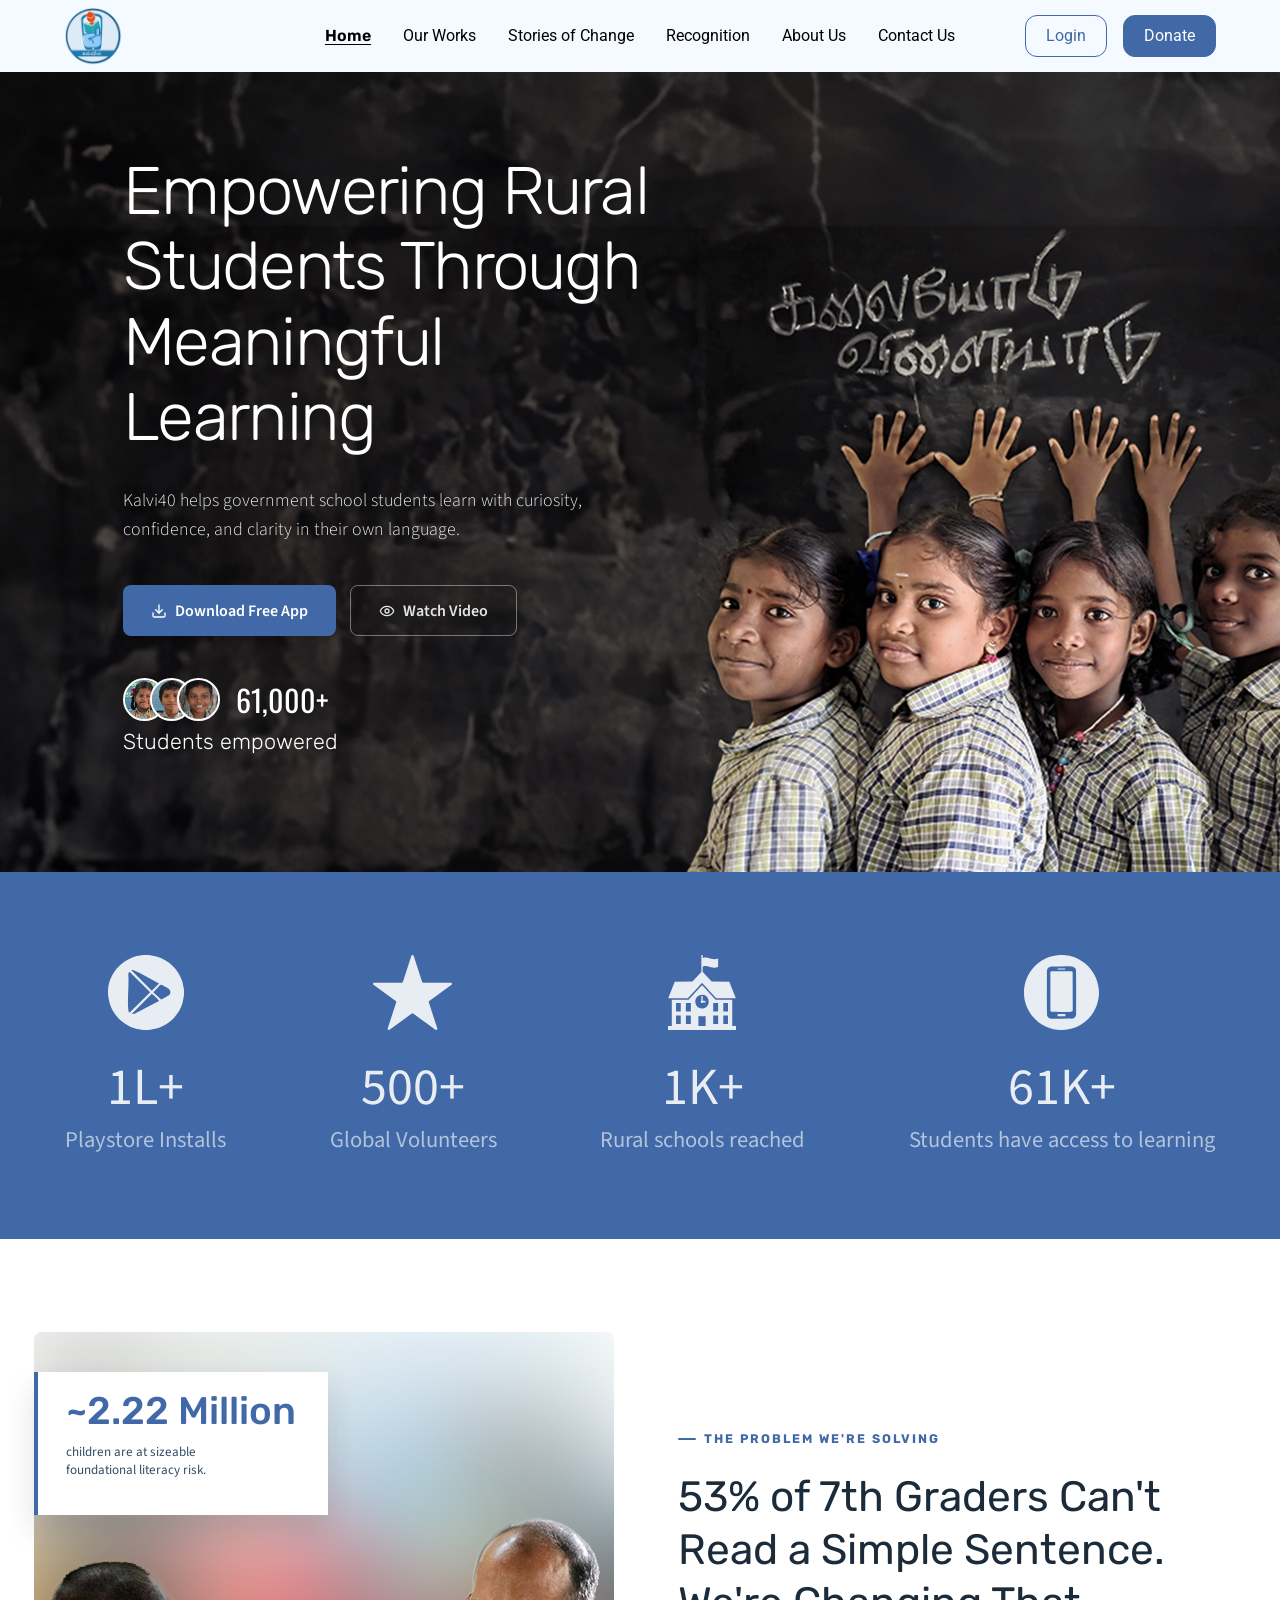
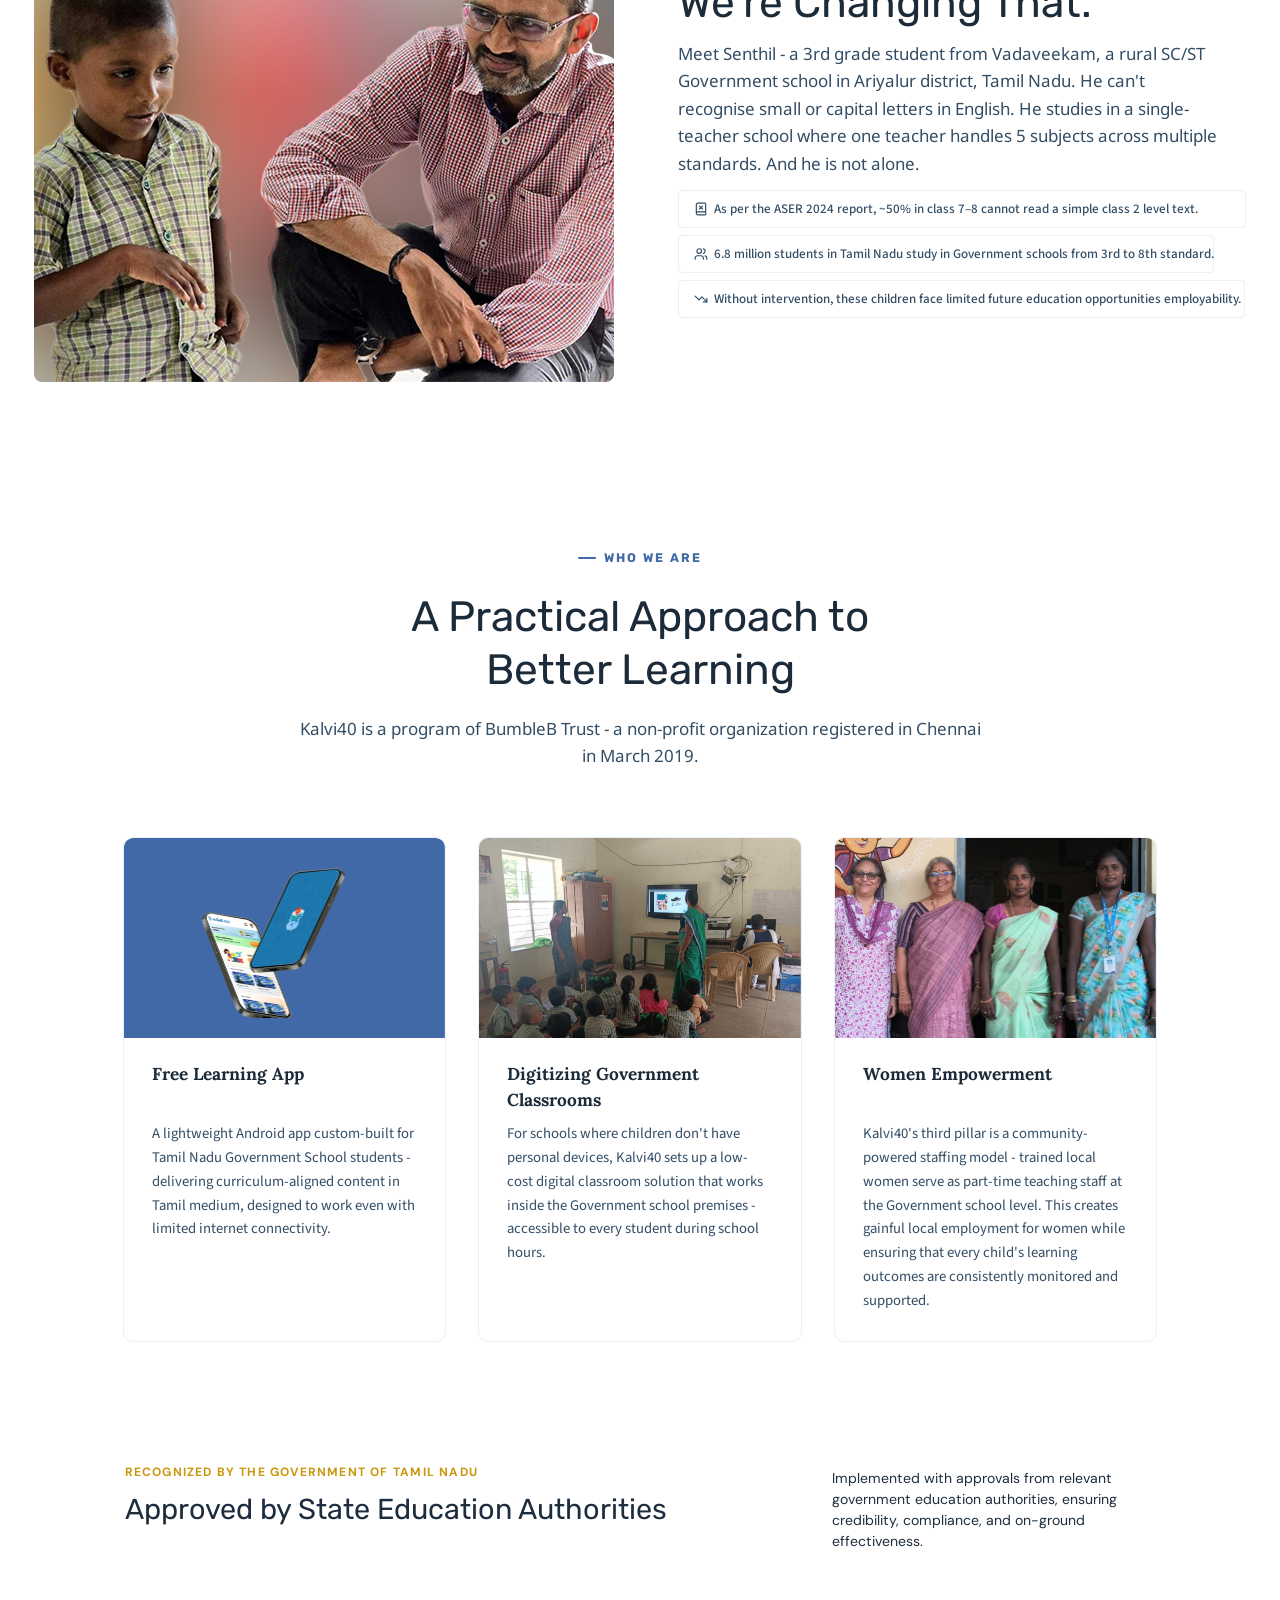
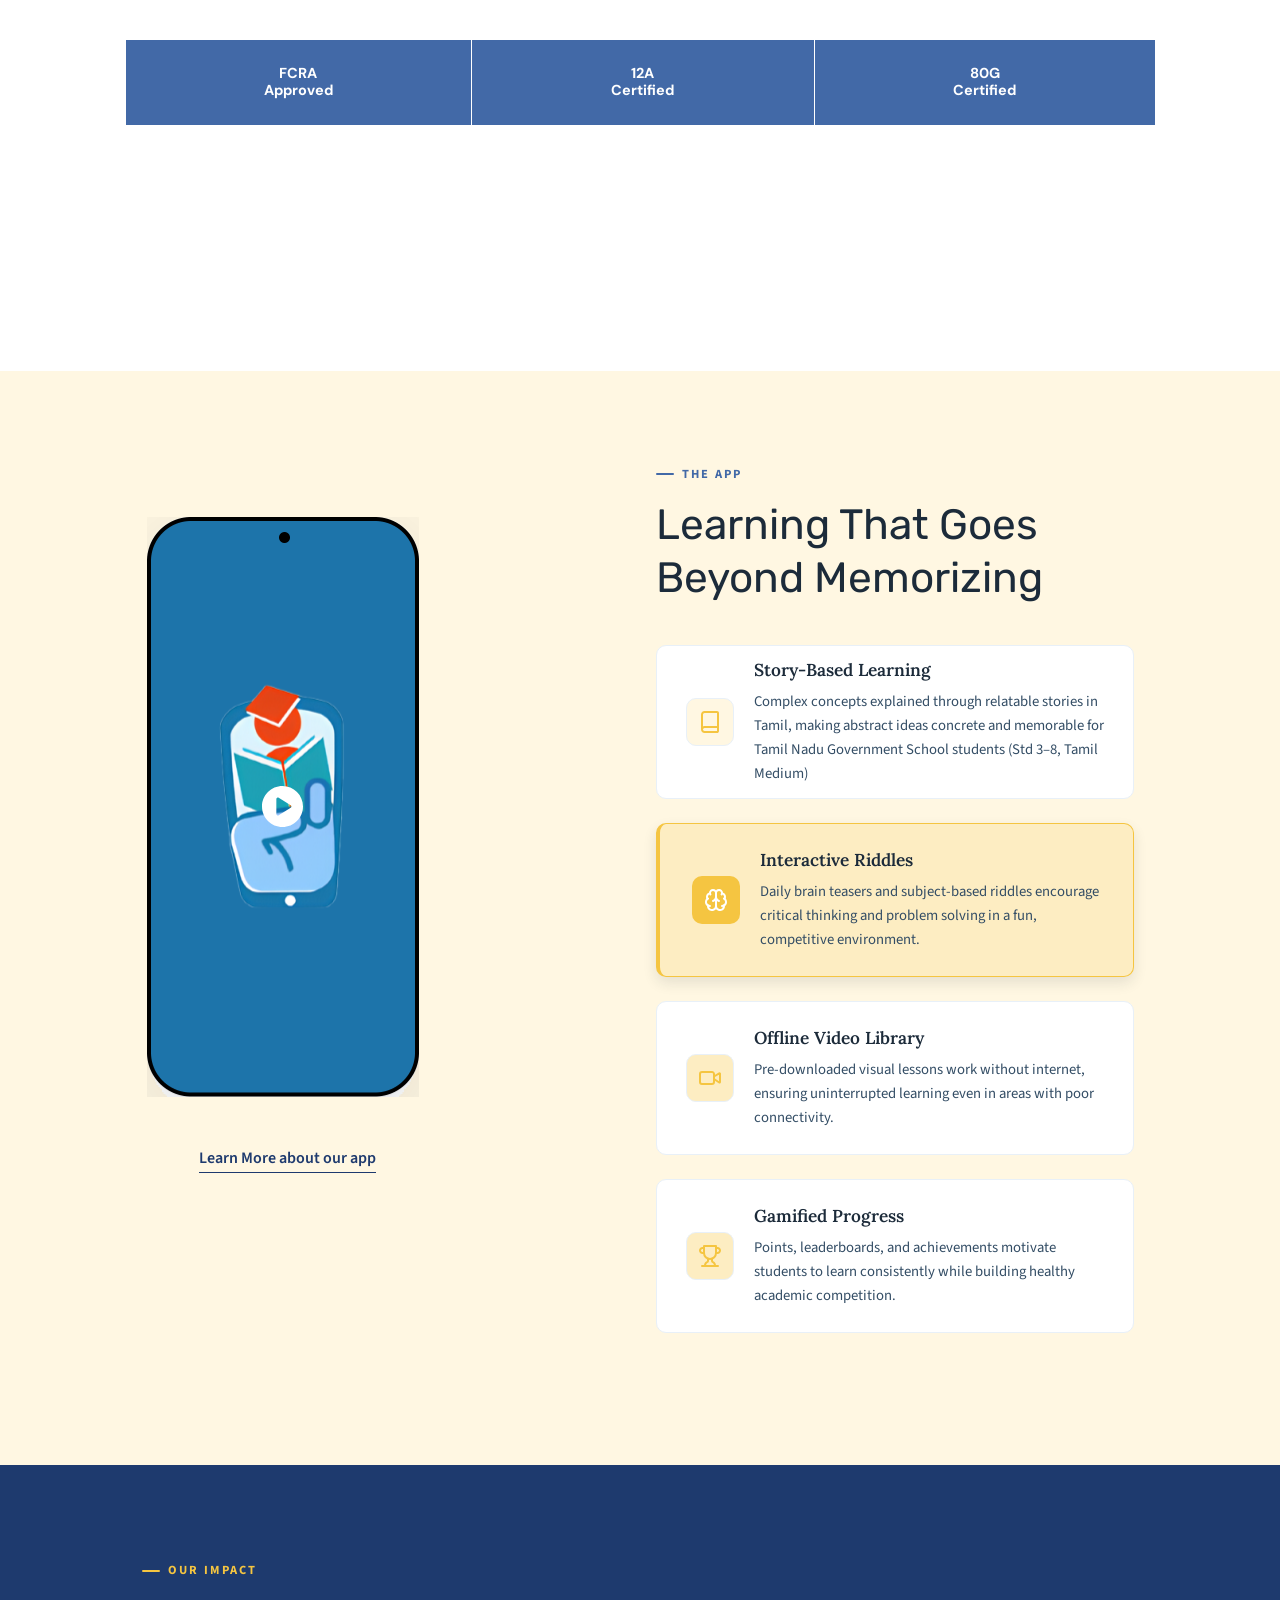
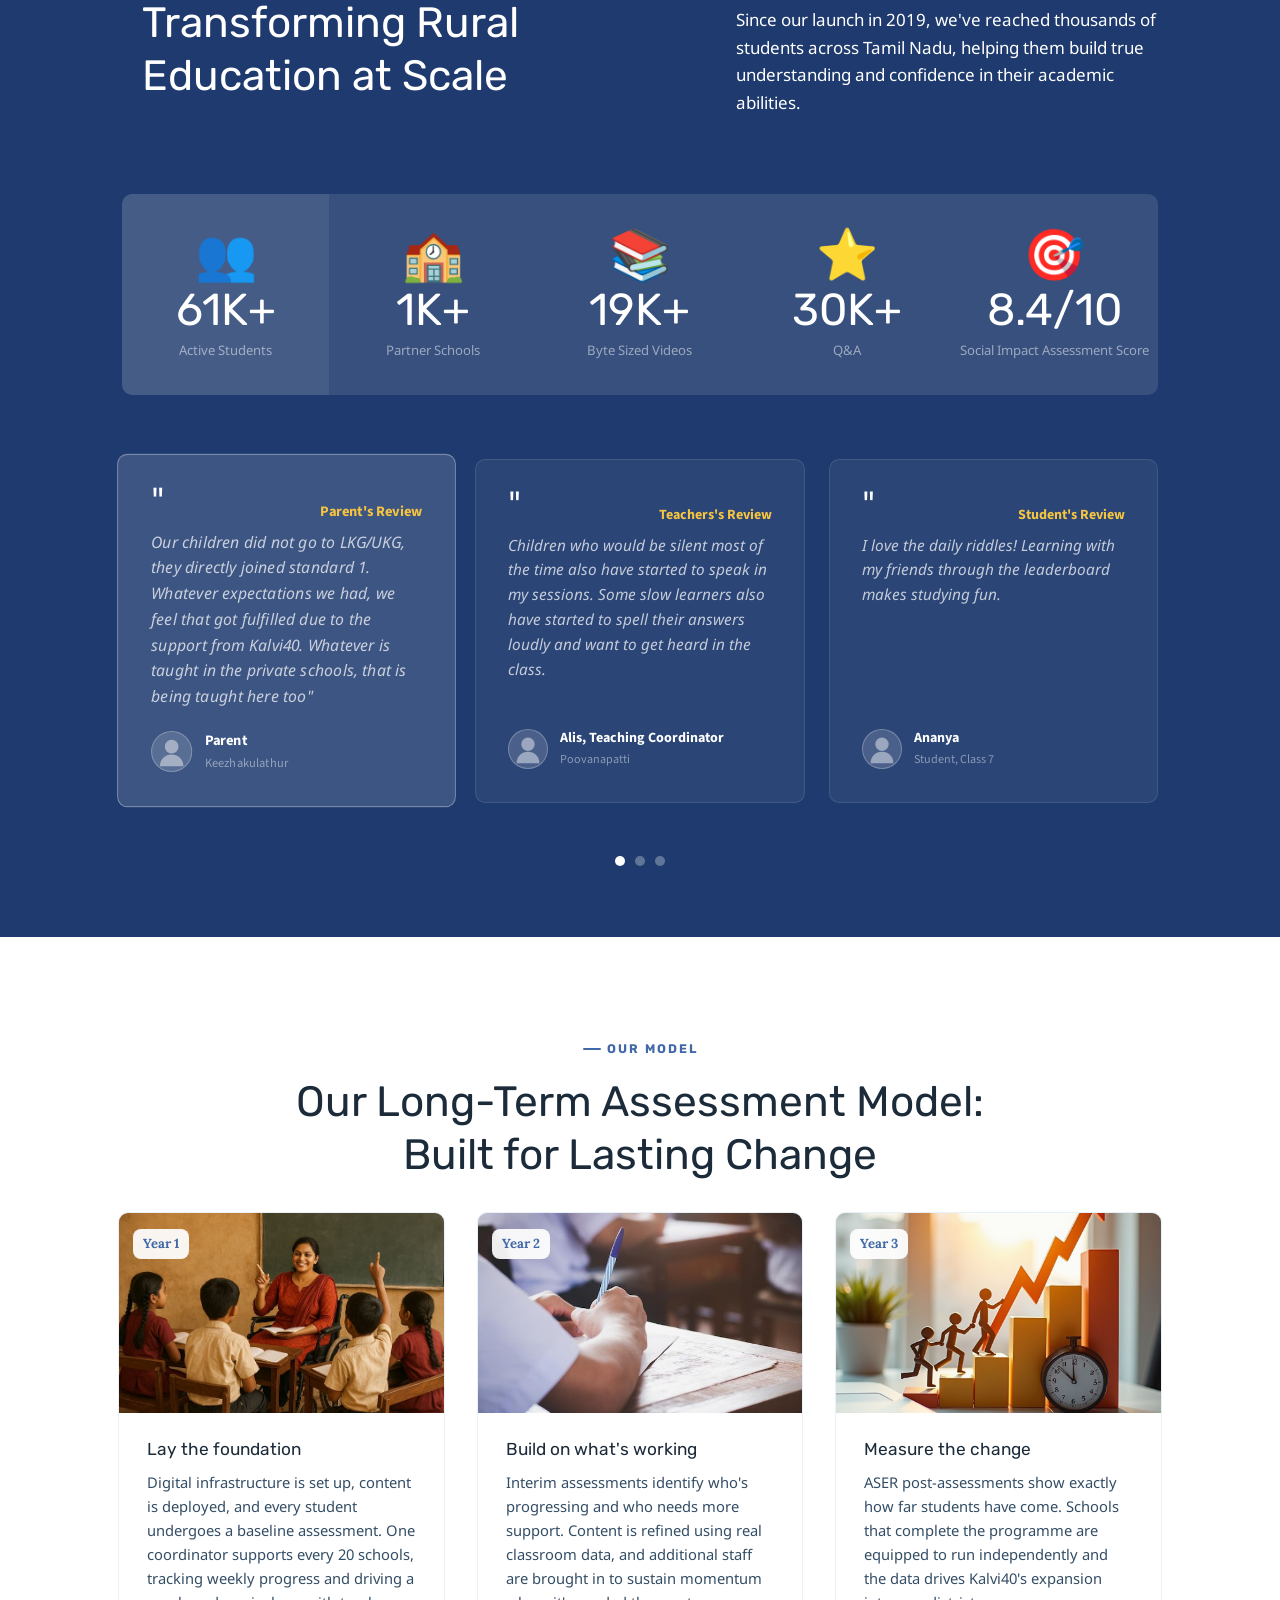
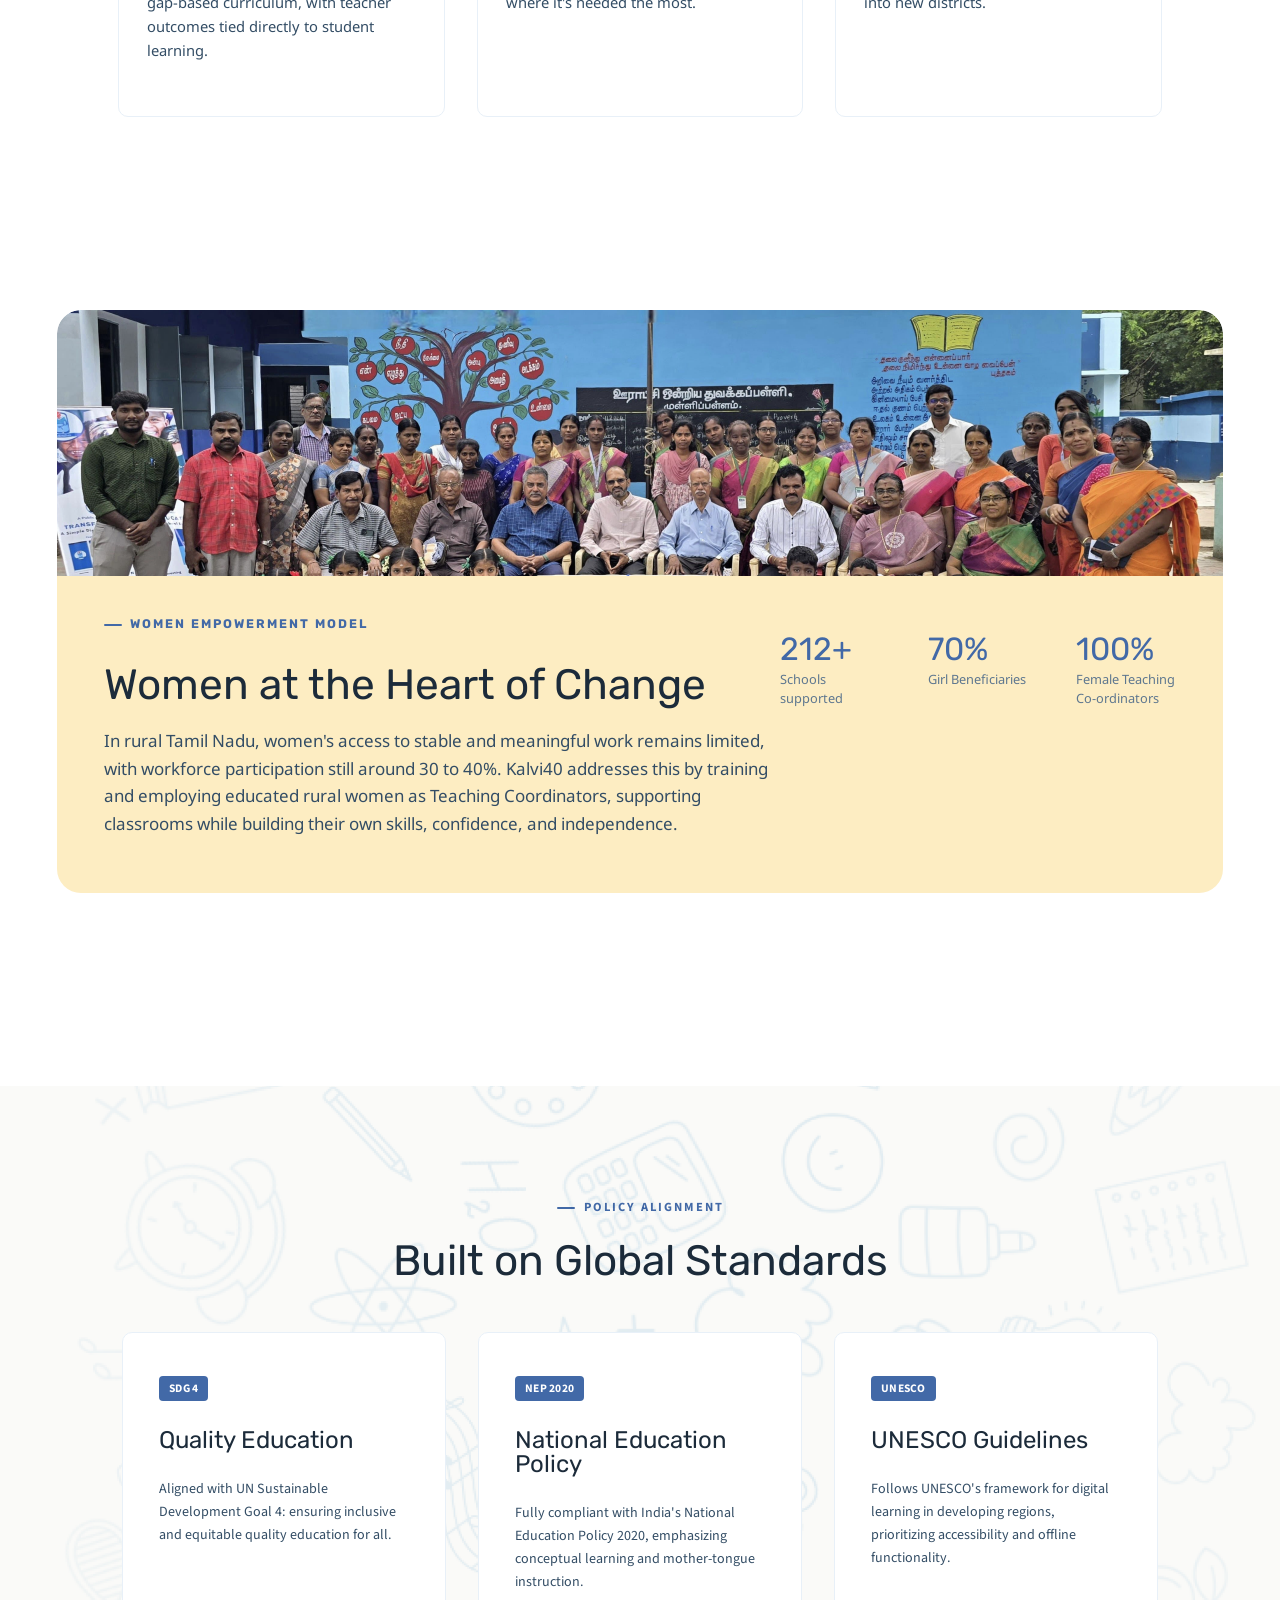
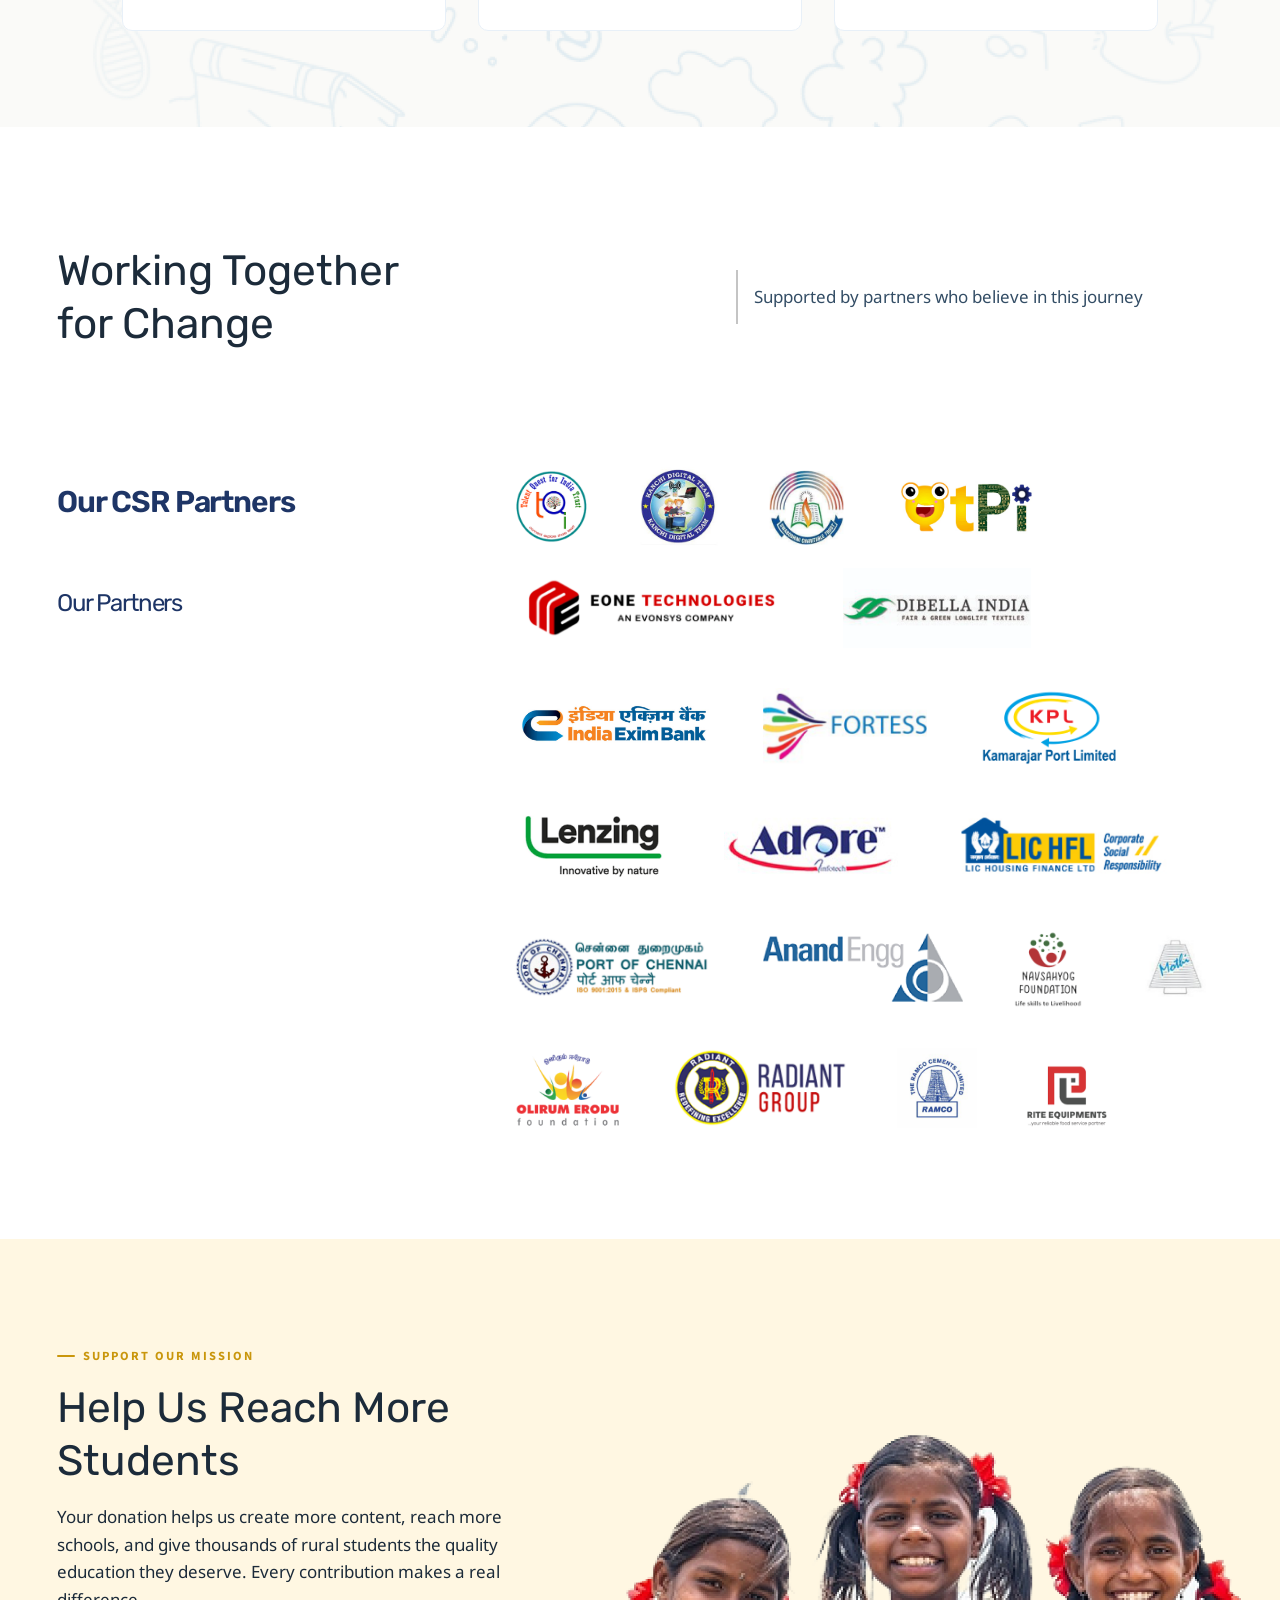
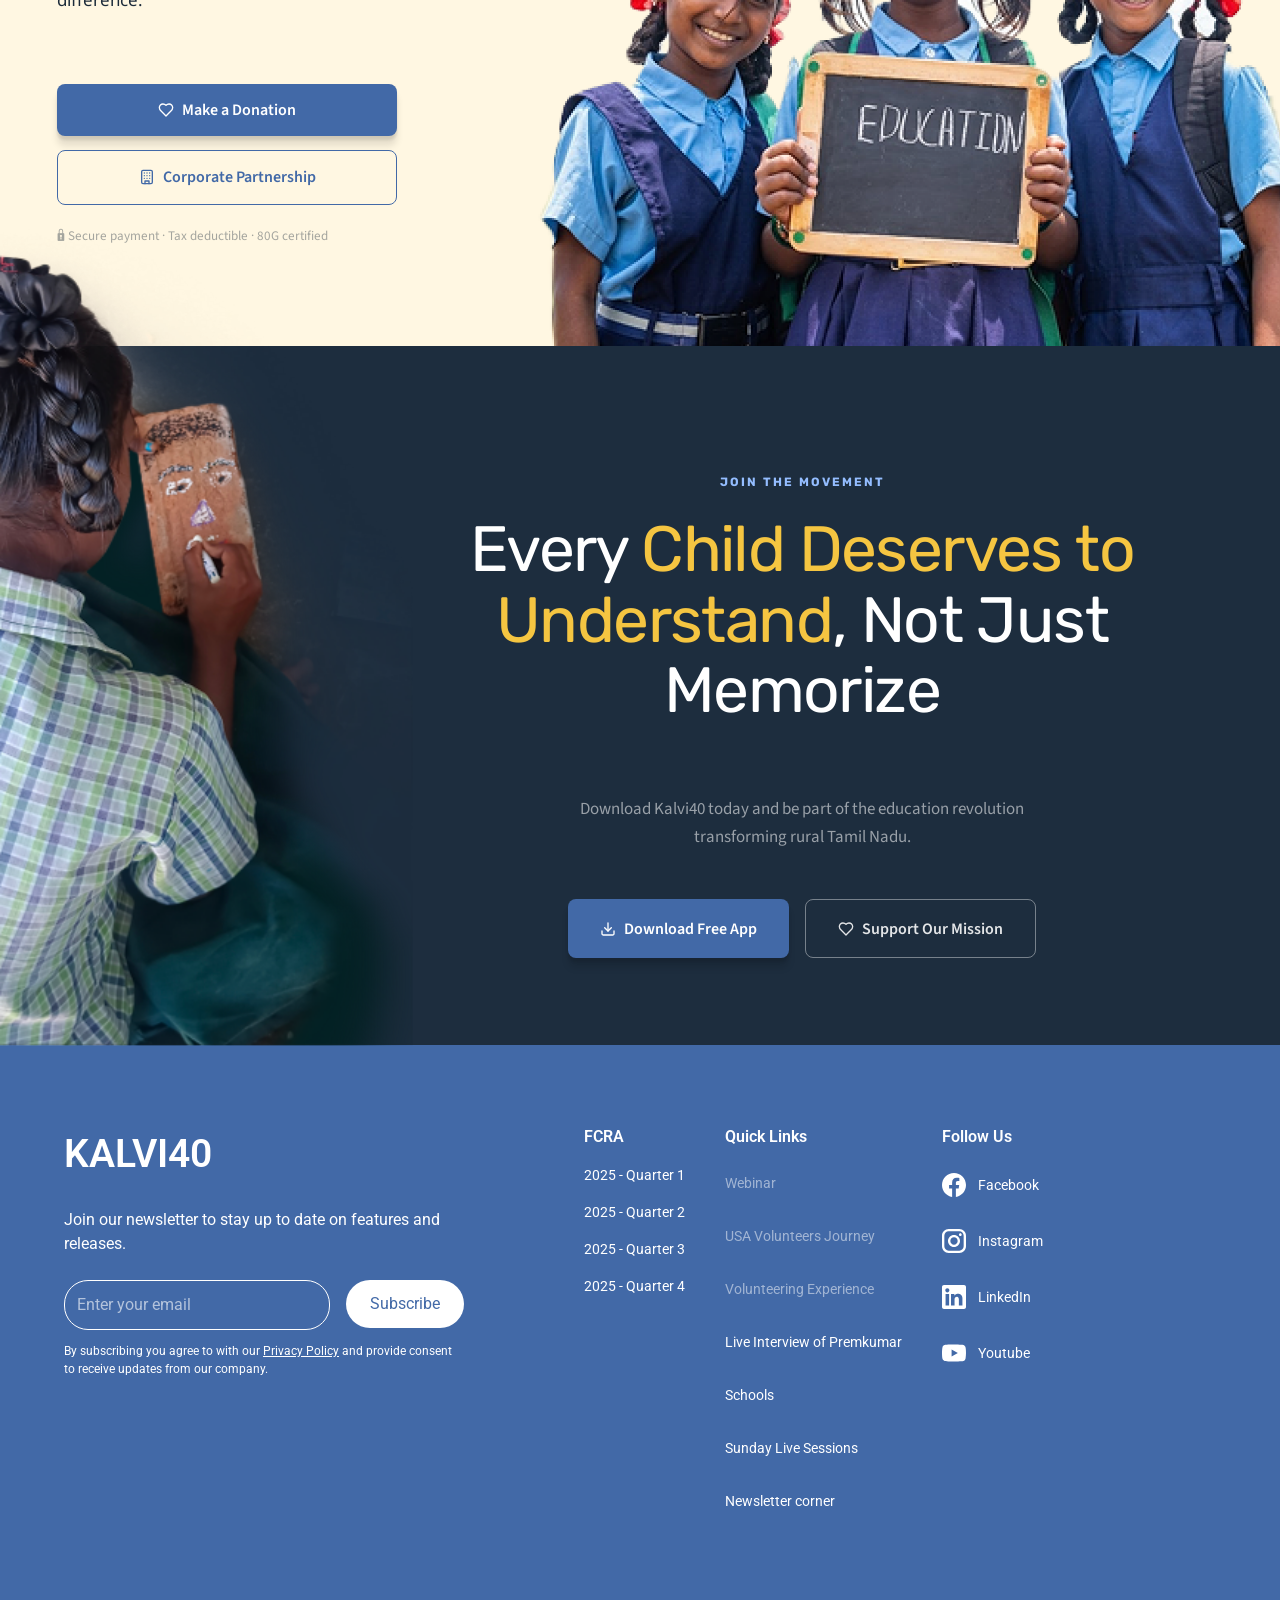
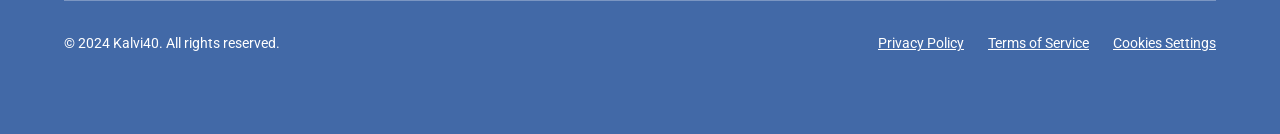
==== commit 00ecddd7: "Fix Women stats layout: align 3 stats in single row after removing duplicate Co-Authored-By: Claude " ====
--- a/index.html
+++ b/index.html
@@ -415,22 +415,18 @@
           <h2 class="women__heading">Women at the Heart of Change</h2>
           <p class="women__body">In rural Tamil Nadu, women's access to stable and meaningful work remains limited, with workforce participation still around 30 to 40%. Kalvi40 addresses this by training and employing educated rural women as Teaching Coordinators, supporting classrooms while building their own skills, confidence, and independence.</p>
         </div>
-        <div class="women__stats">
-          <div class="women__stats-row">
-            <div class="women__stat">
-              <span class="women__stat-number">212+</span>
-              <span class="women__stat-label">Schools supported</span>
-            </div>
-          </div>
-          <div class="women__stats-row">
-            <div class="women__stat">
-              <span class="women__stat-number">70%</span>
-              <span class="women__stat-label">Girl Beneficiaries</span>
-            </div>
-            <div class="women__stat">
-              <span class="women__stat-number">100%</span>
-              <span class="women__stat-label">Female Teaching<br>Co-ordinators</span>
-            </div>
+        <div class="women__stats women__stats--three">
+          <div class="women__stat">
+            <span class="women__stat-number">212+</span>
+            <span class="women__stat-label">Schools supported</span>
+          </div>
+          <div class="women__stat">
+            <span class="women__stat-number">70%</span>
+            <span class="women__stat-label">Girl Beneficiaries</span>
+          </div>
+          <div class="women__stat">
+            <span class="women__stat-number">100%</span>
+            <span class="women__stat-label">Female Teaching<br>Co-ordinators</span>
           </div>
         </div>
       </div>
--- a/styles.css
+++ b/styles.css
@@ -1282,35 +1282,19 @@
   align-items: flex-end;
 }
 
-.women__stats-row {
-  display: flex;
-  gap: 24px;
-}
-
-.women__stats-row:last-child {
-  gap: 59px;
+.women__stats--three {
+  flex-direction: row;
+  gap: 48px;
+  padding-top: 18px;
+  align-items: flex-start;
+  justify-content: flex-end;
 }
 
 .women__stat {
   display: flex;
   flex-direction: column;
-  gap: 4px;
-}
-
-.women__stats-row:first-child .women__stat {
-  width: 110px;
-}
-
-.women__stats-row:last-child .women__stat:first-child {
-  width: 80px;
-}
-
-.women__stats-row:last-child .women__stat:last-child {
-  width: 104px;
-}
-
-.women__stats-row:last-child .women__stat {
   gap: 5px;
+  min-width: 100px;
 }
 
 .women__stat-number {
